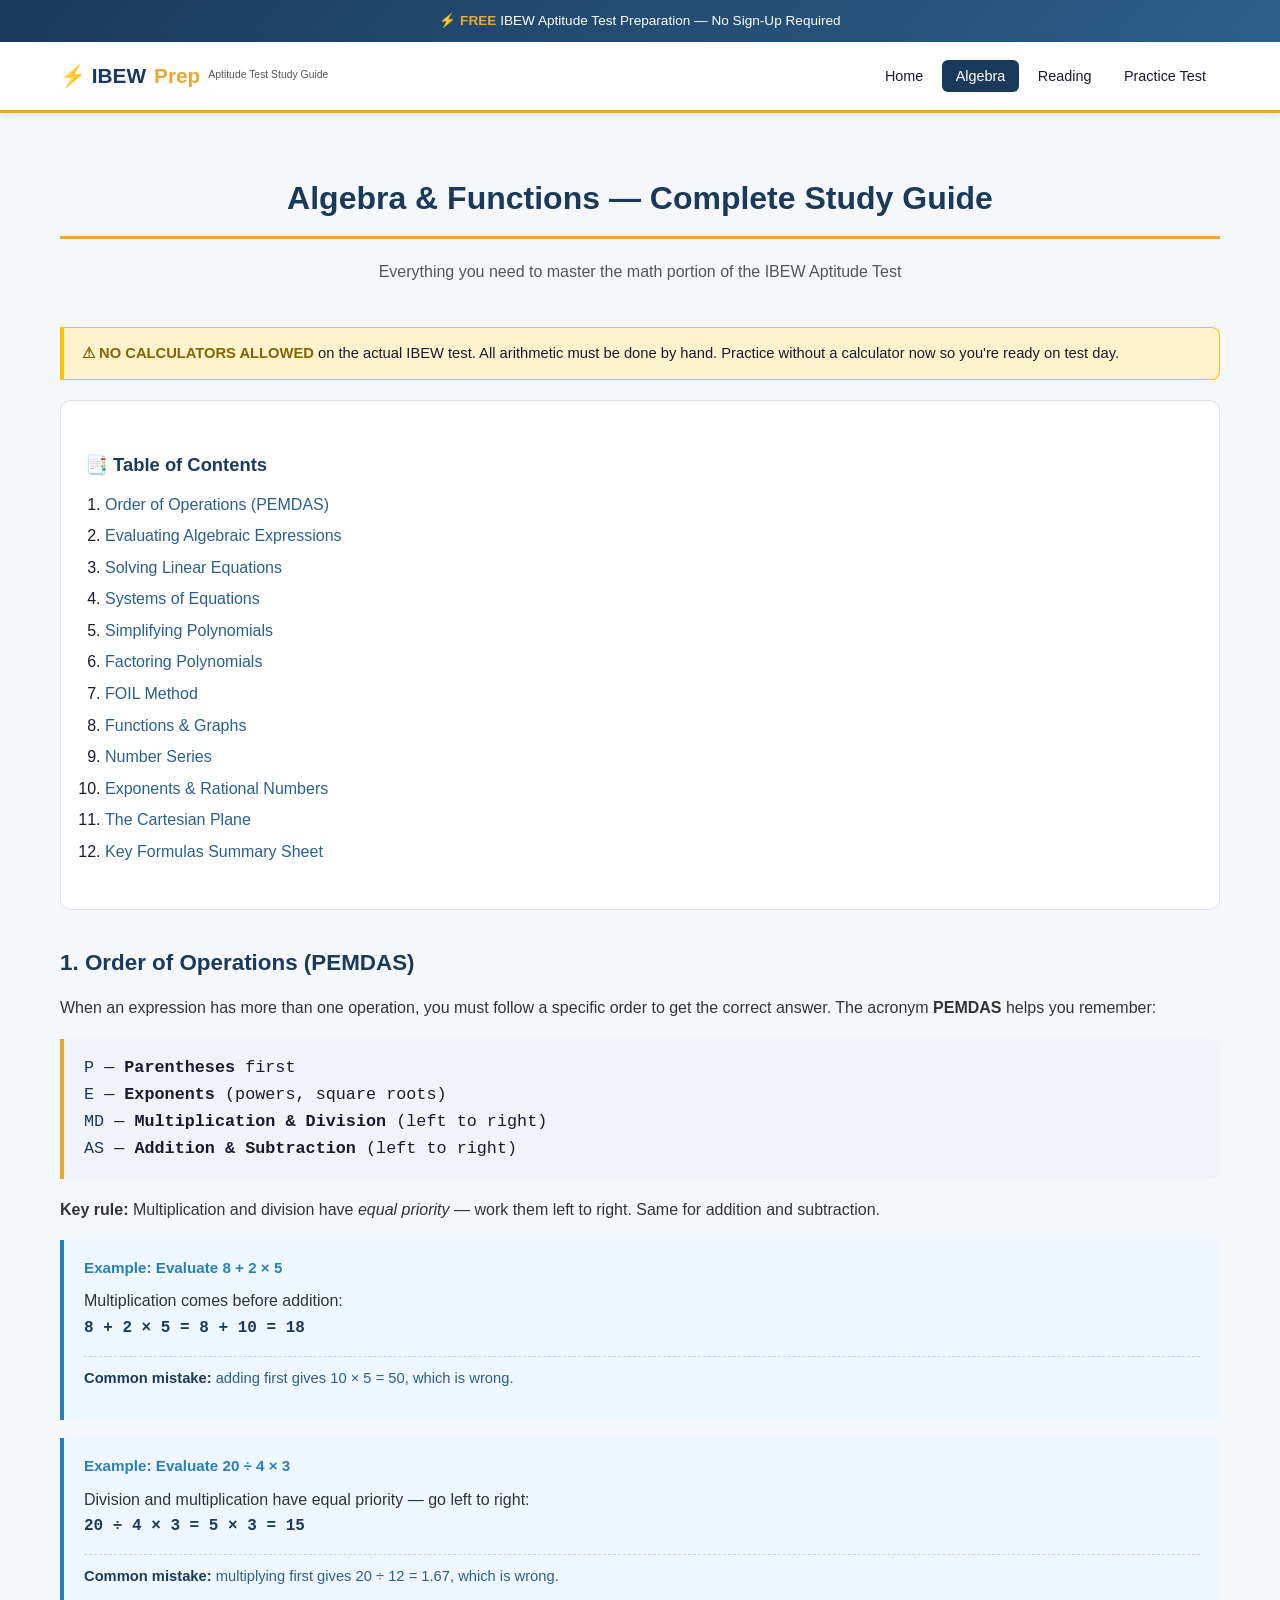
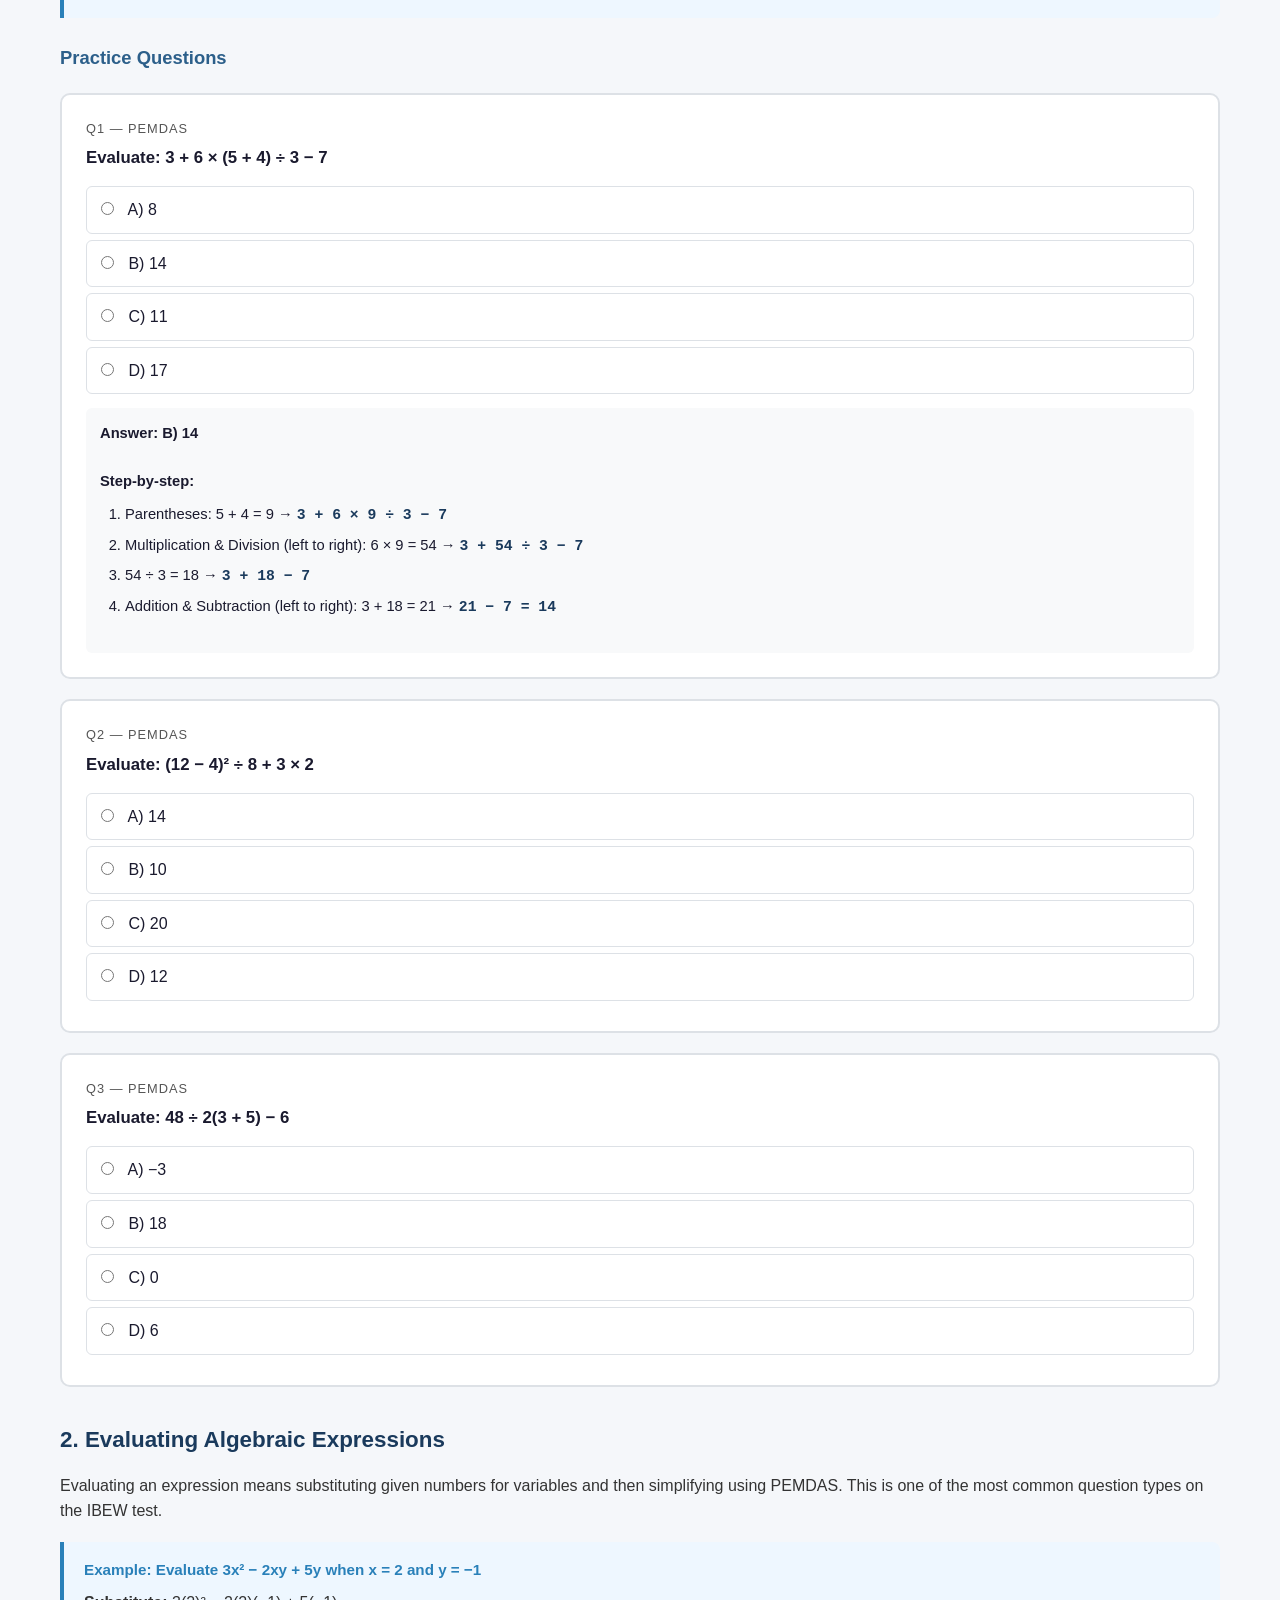
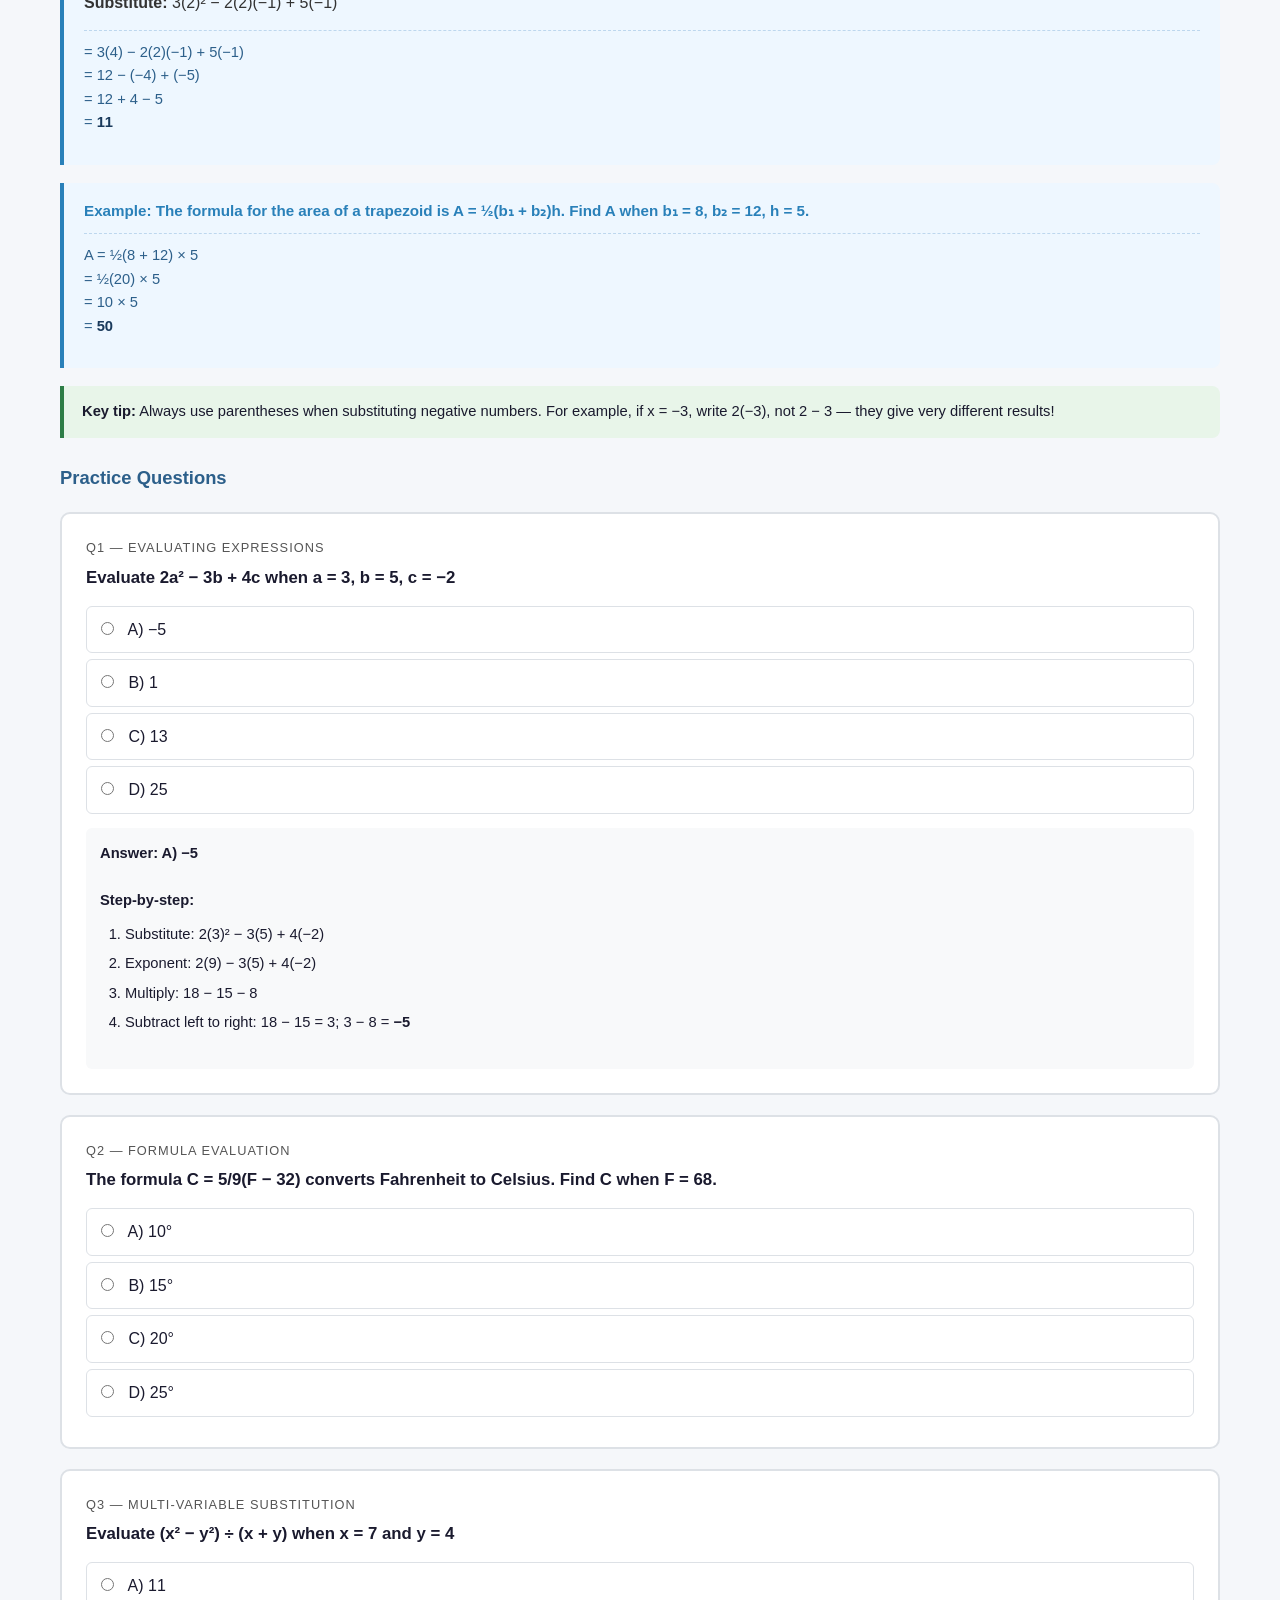
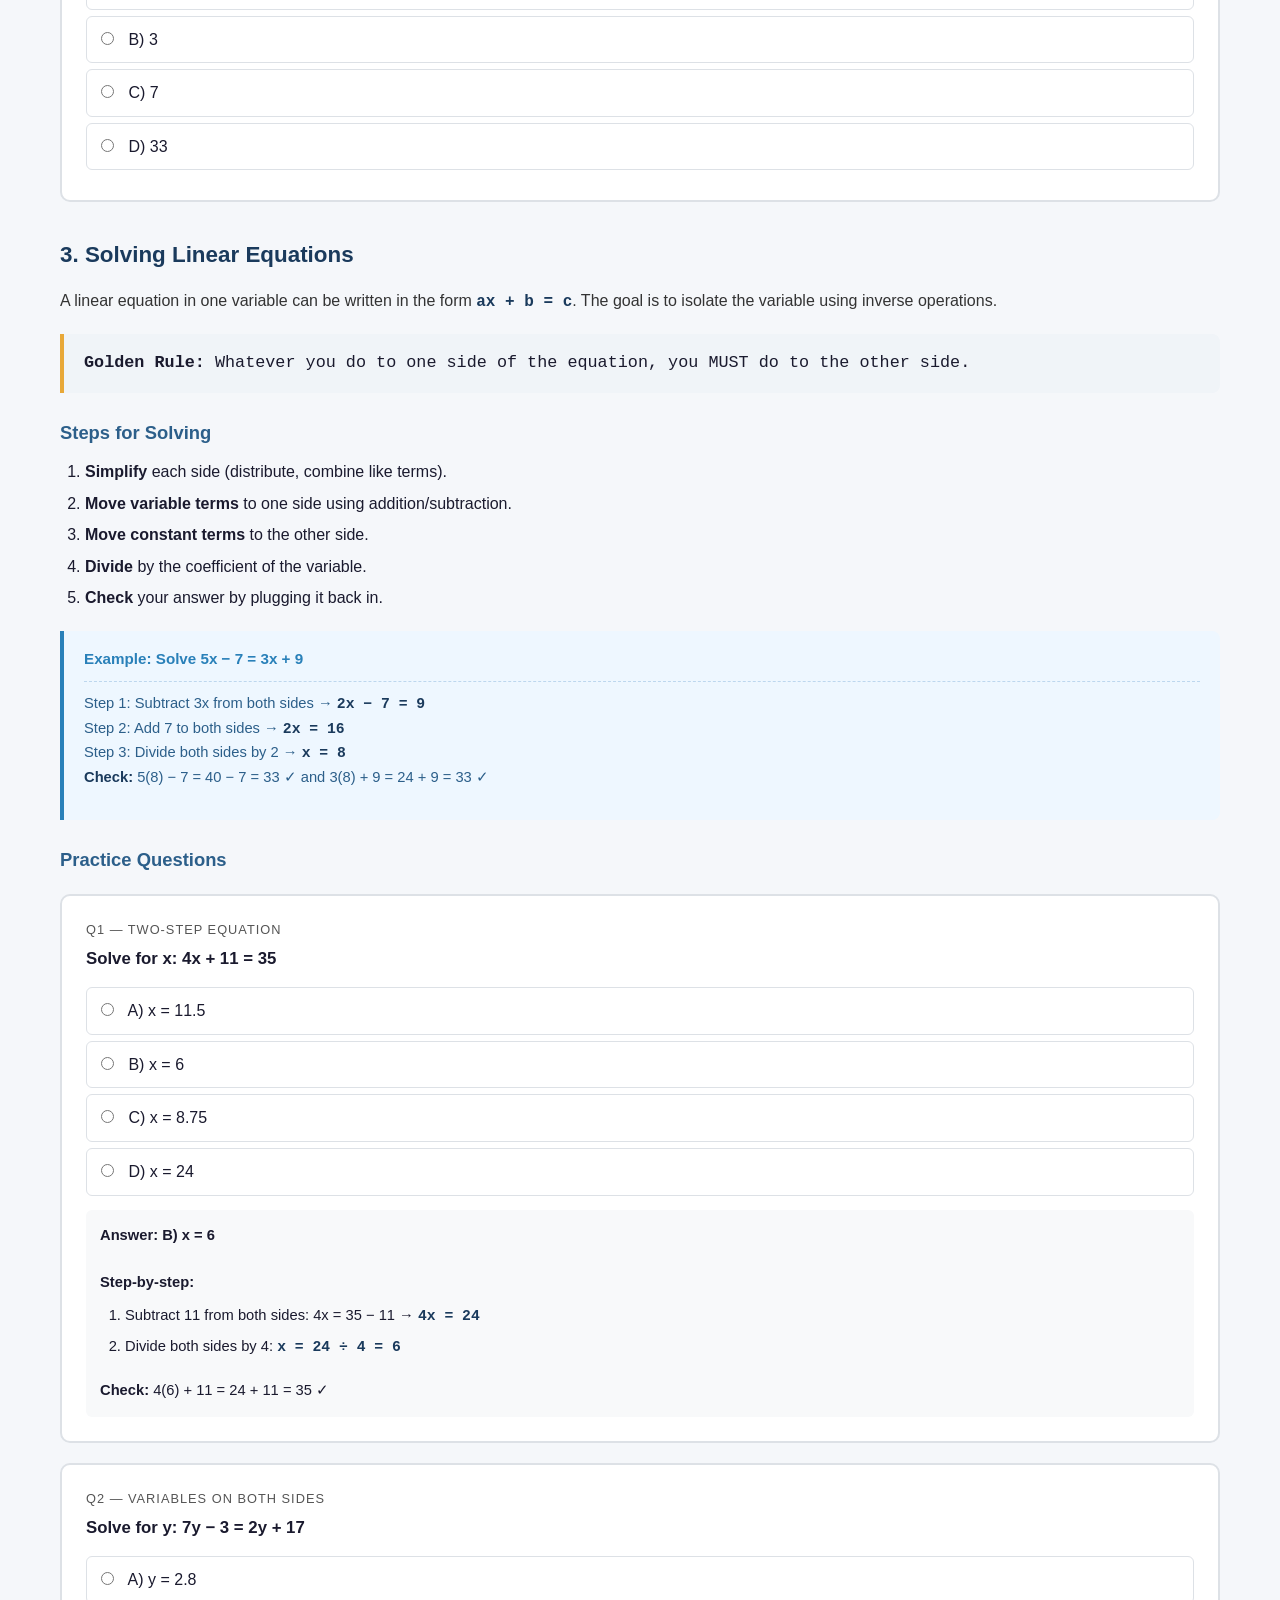
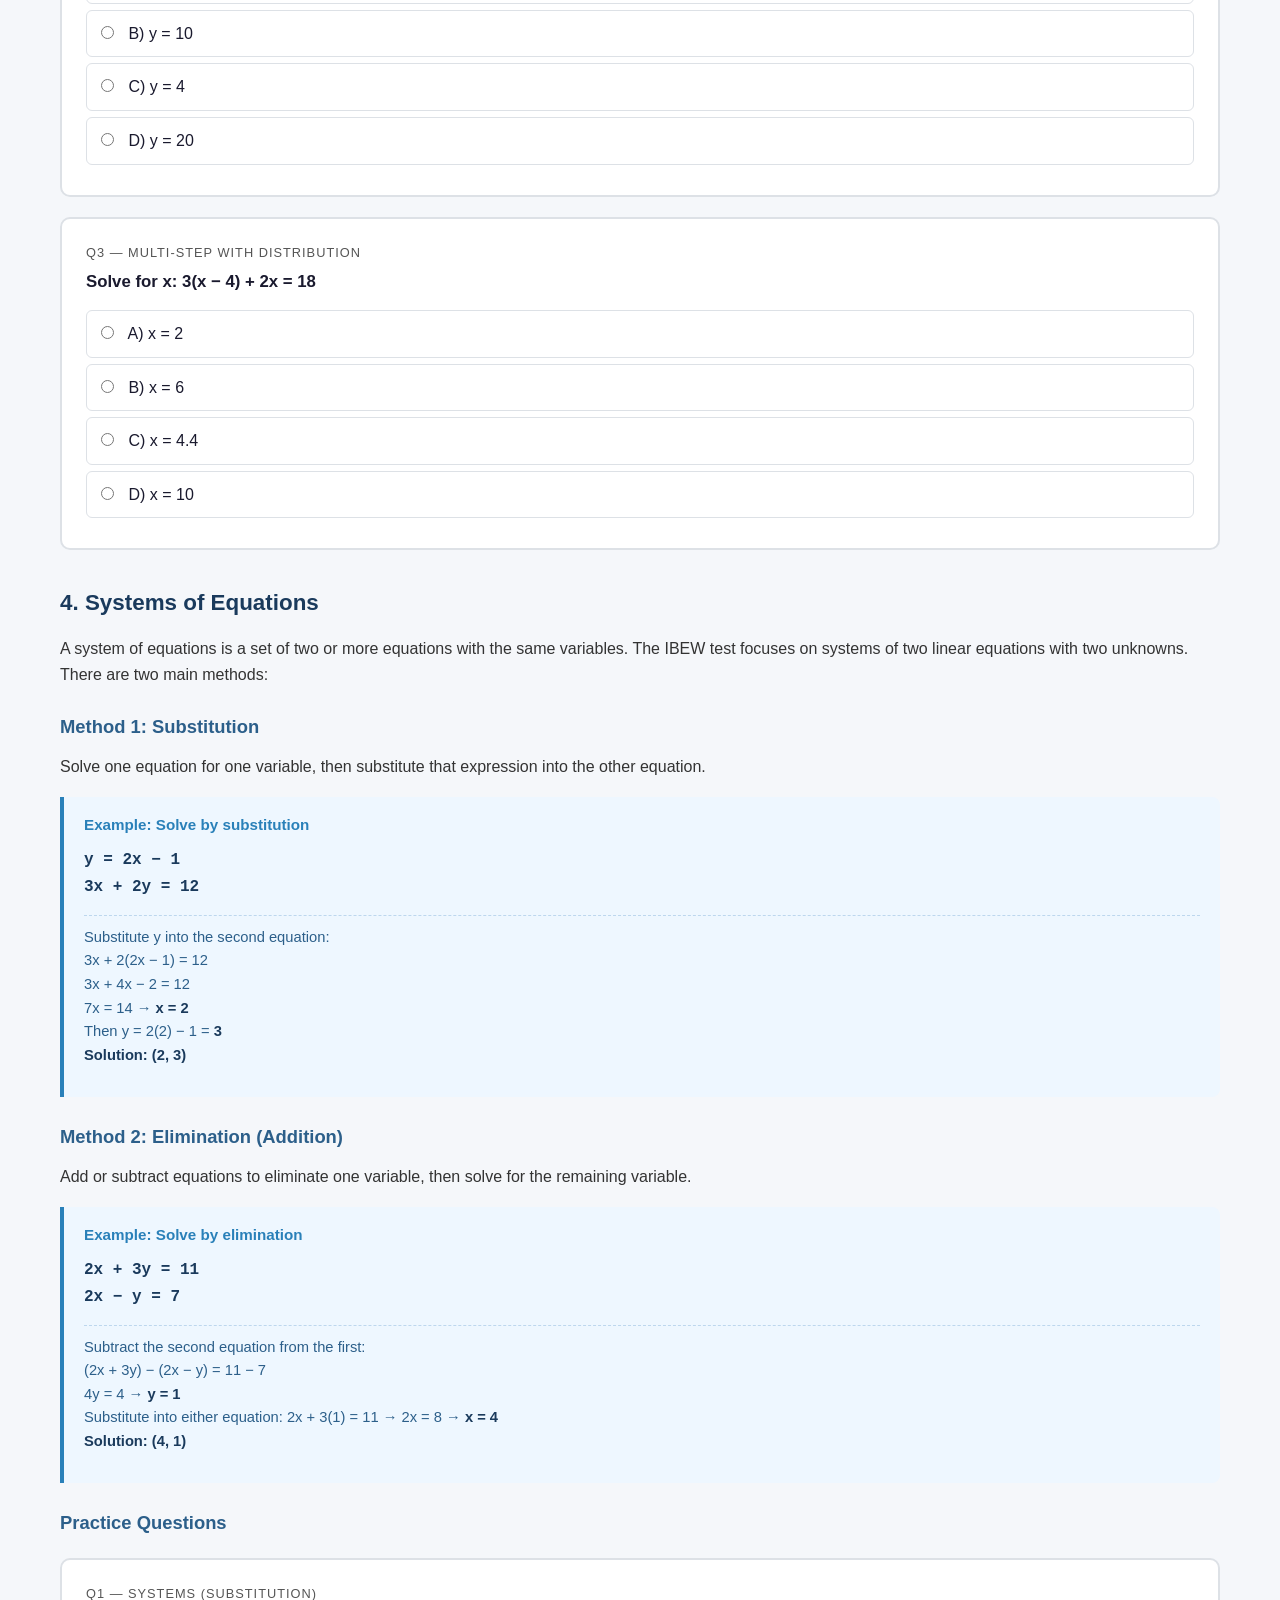
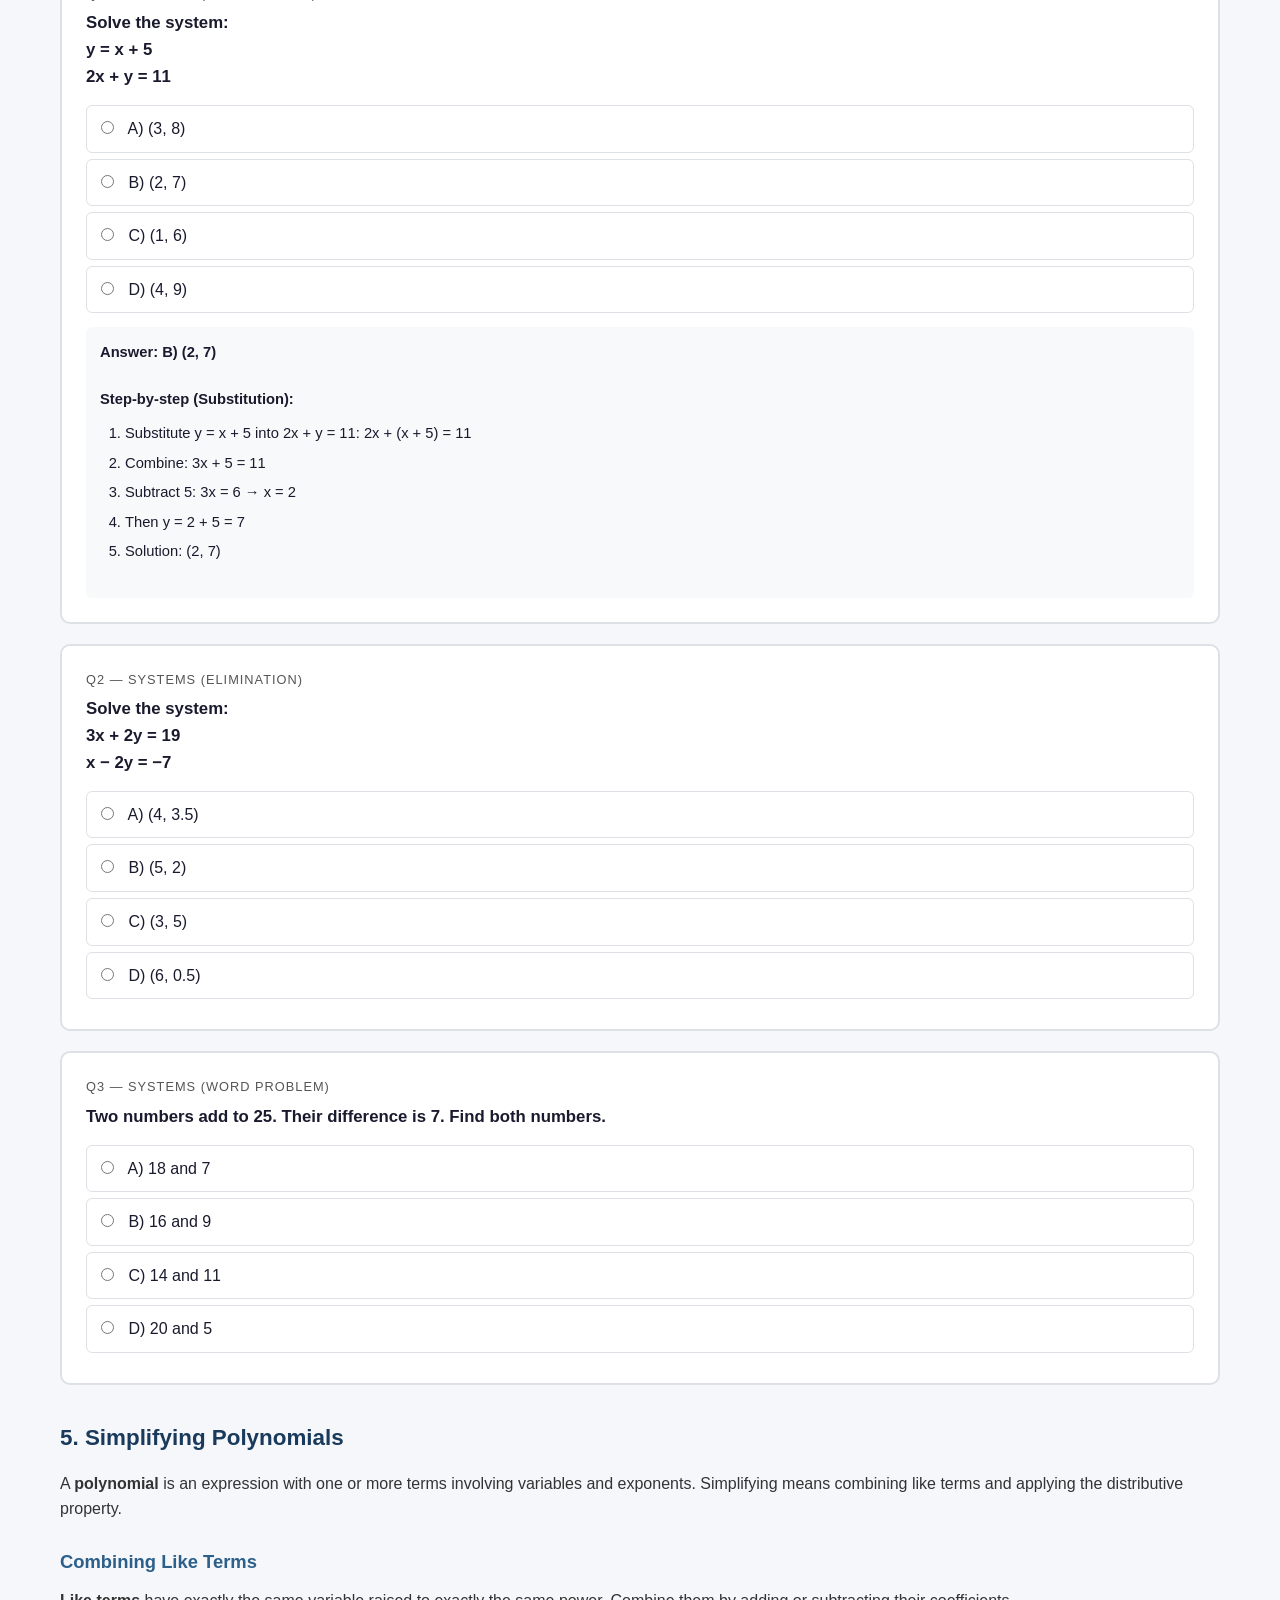
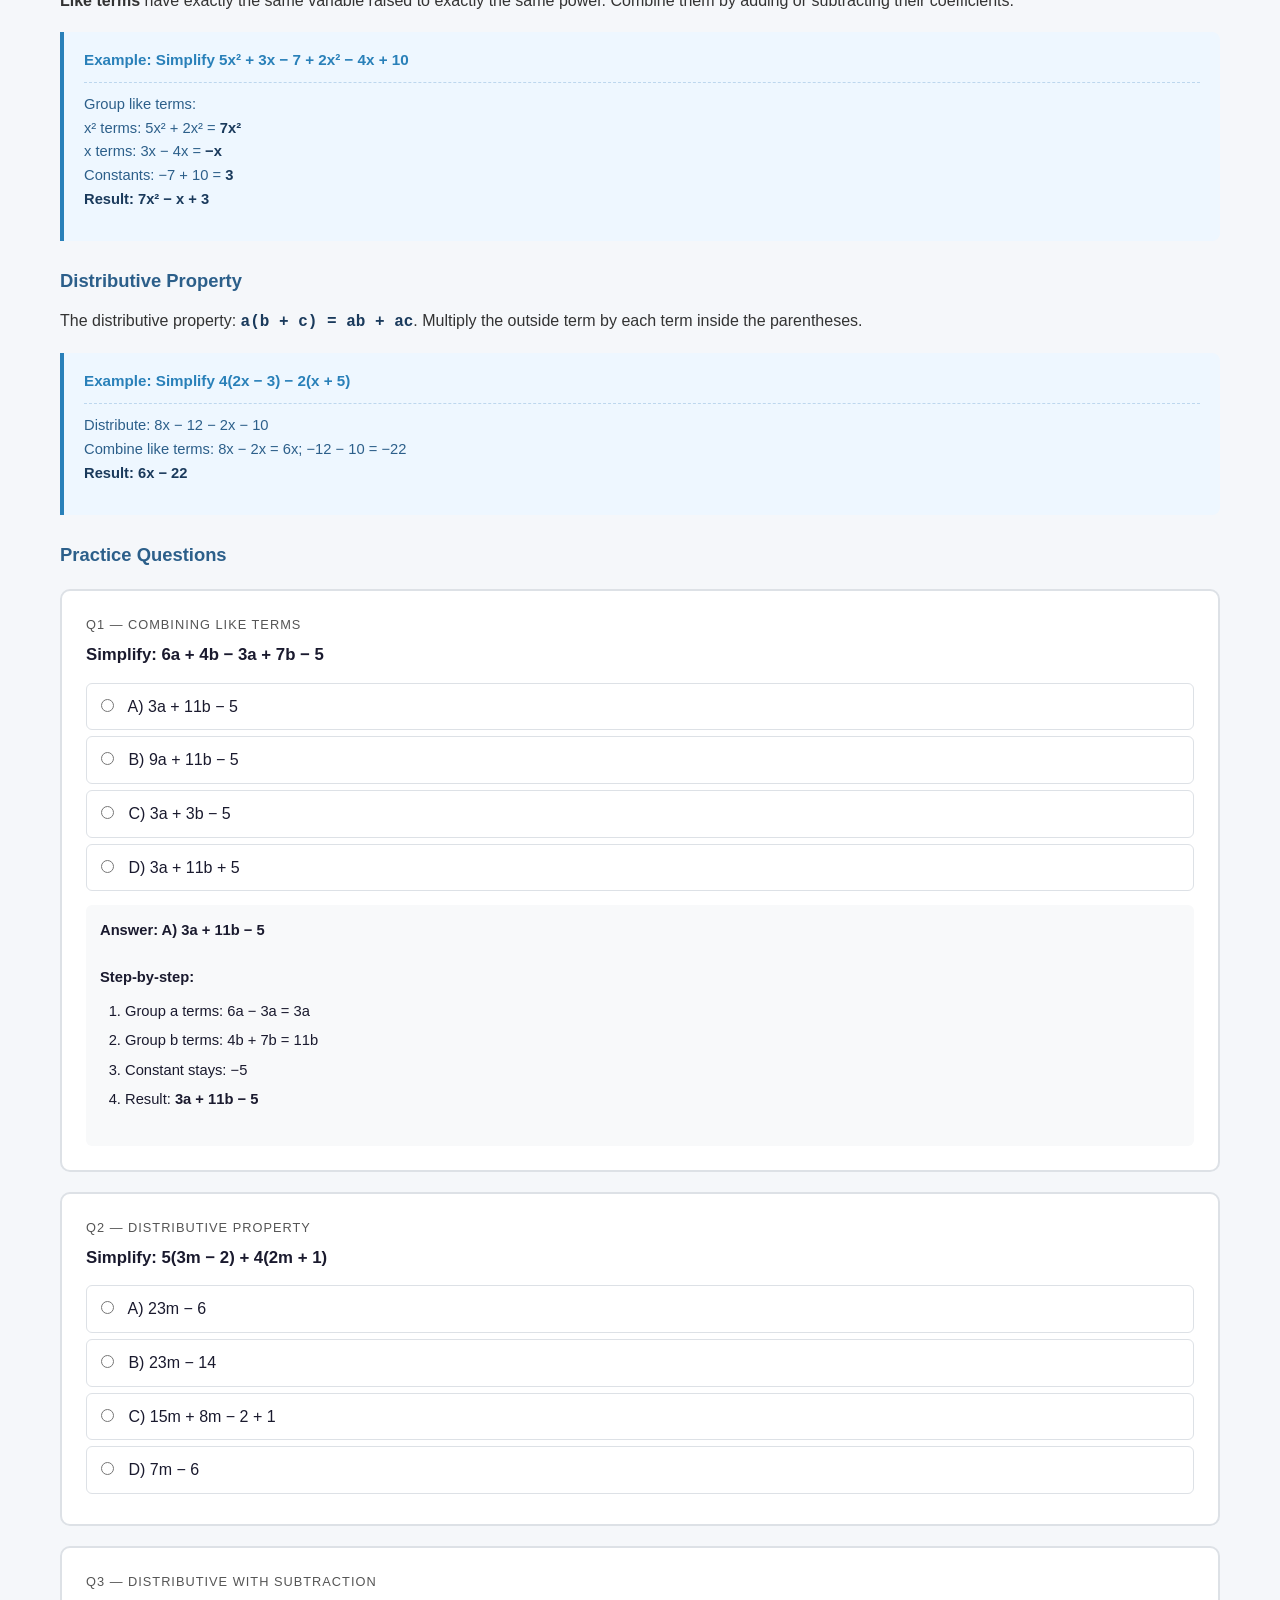
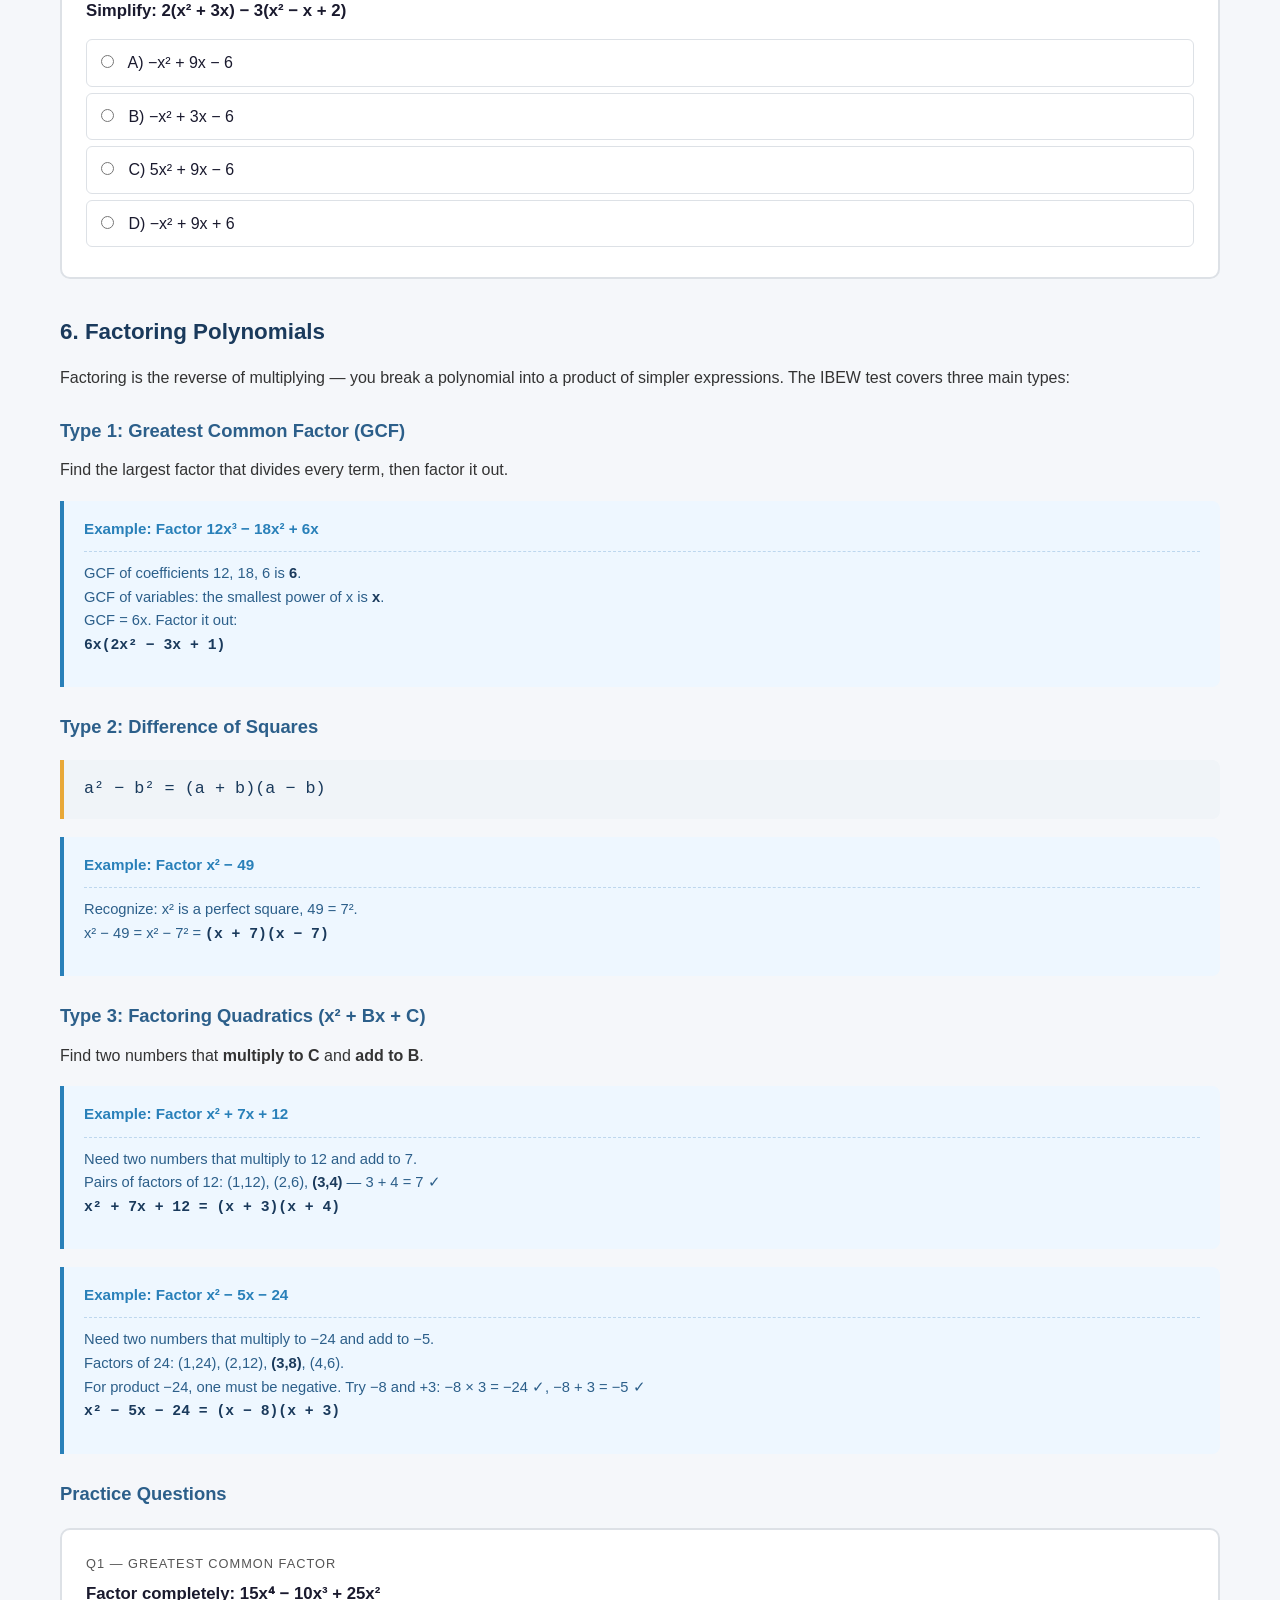
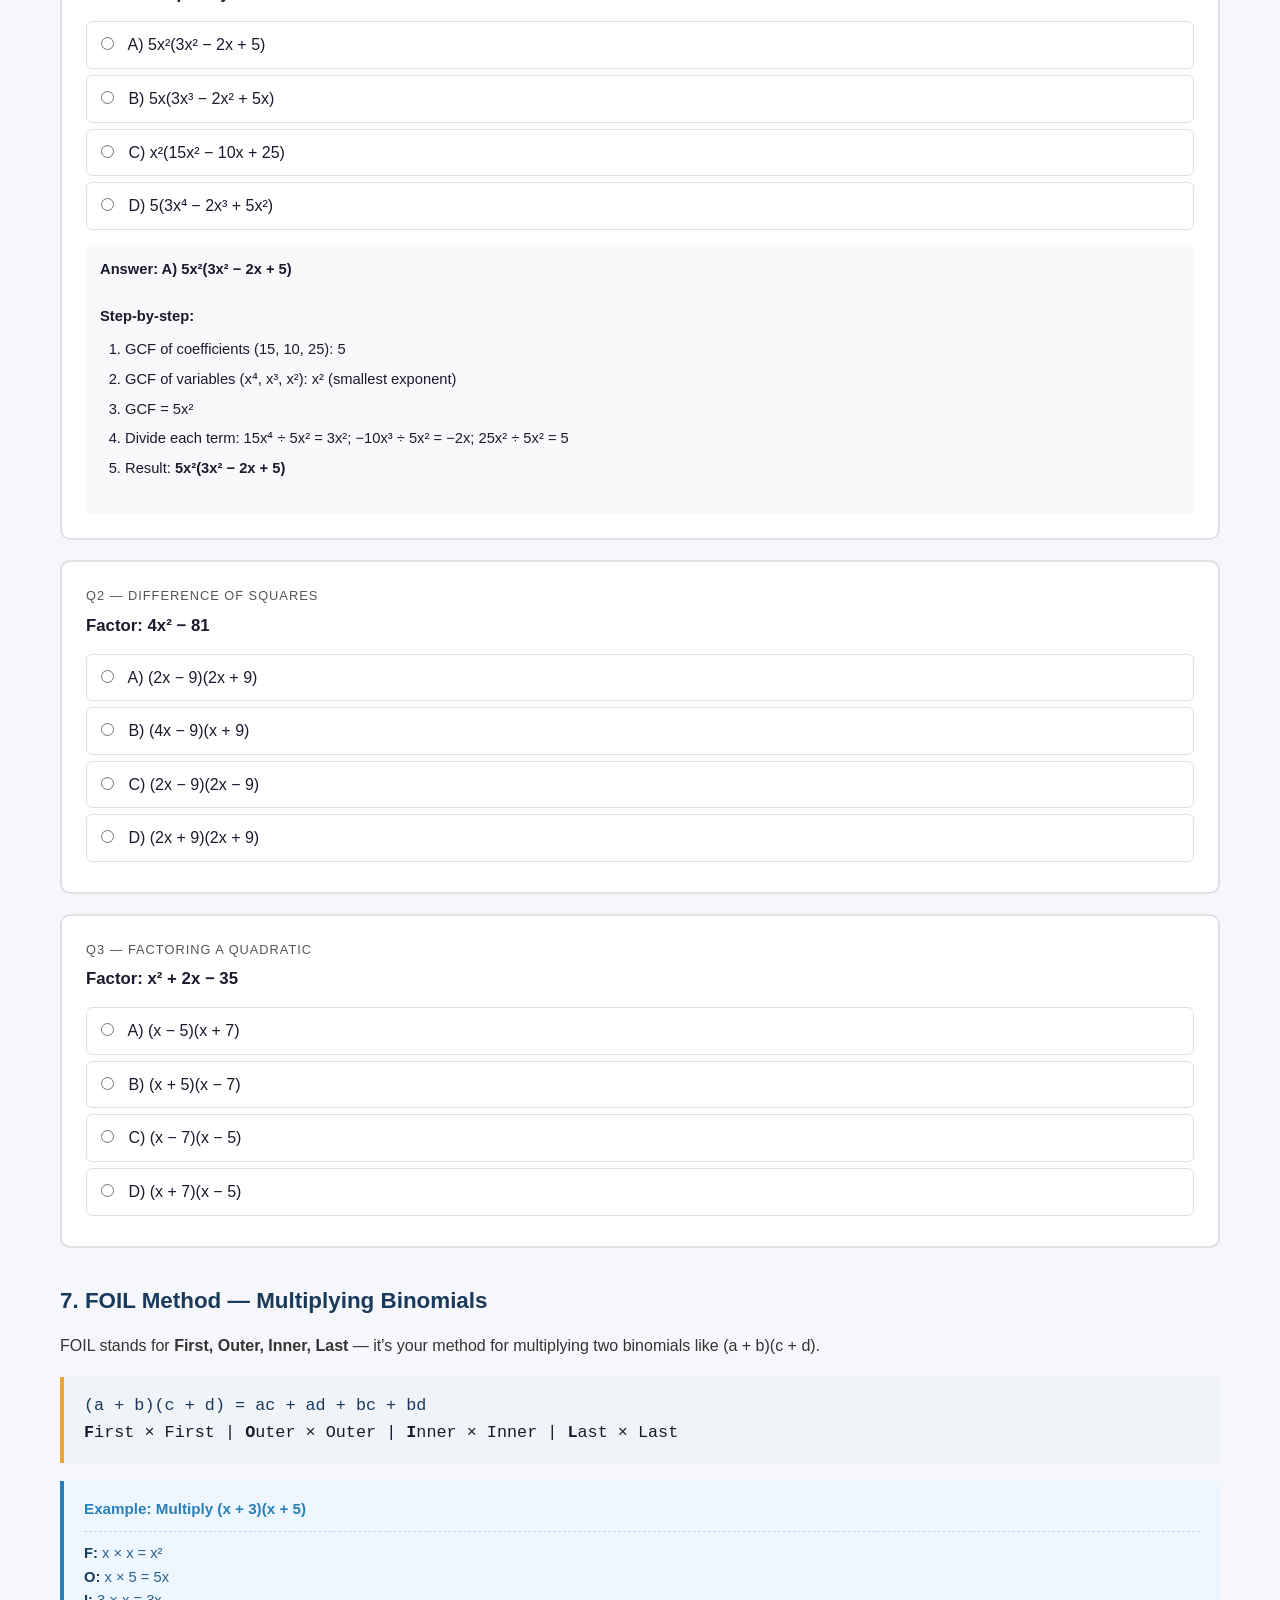
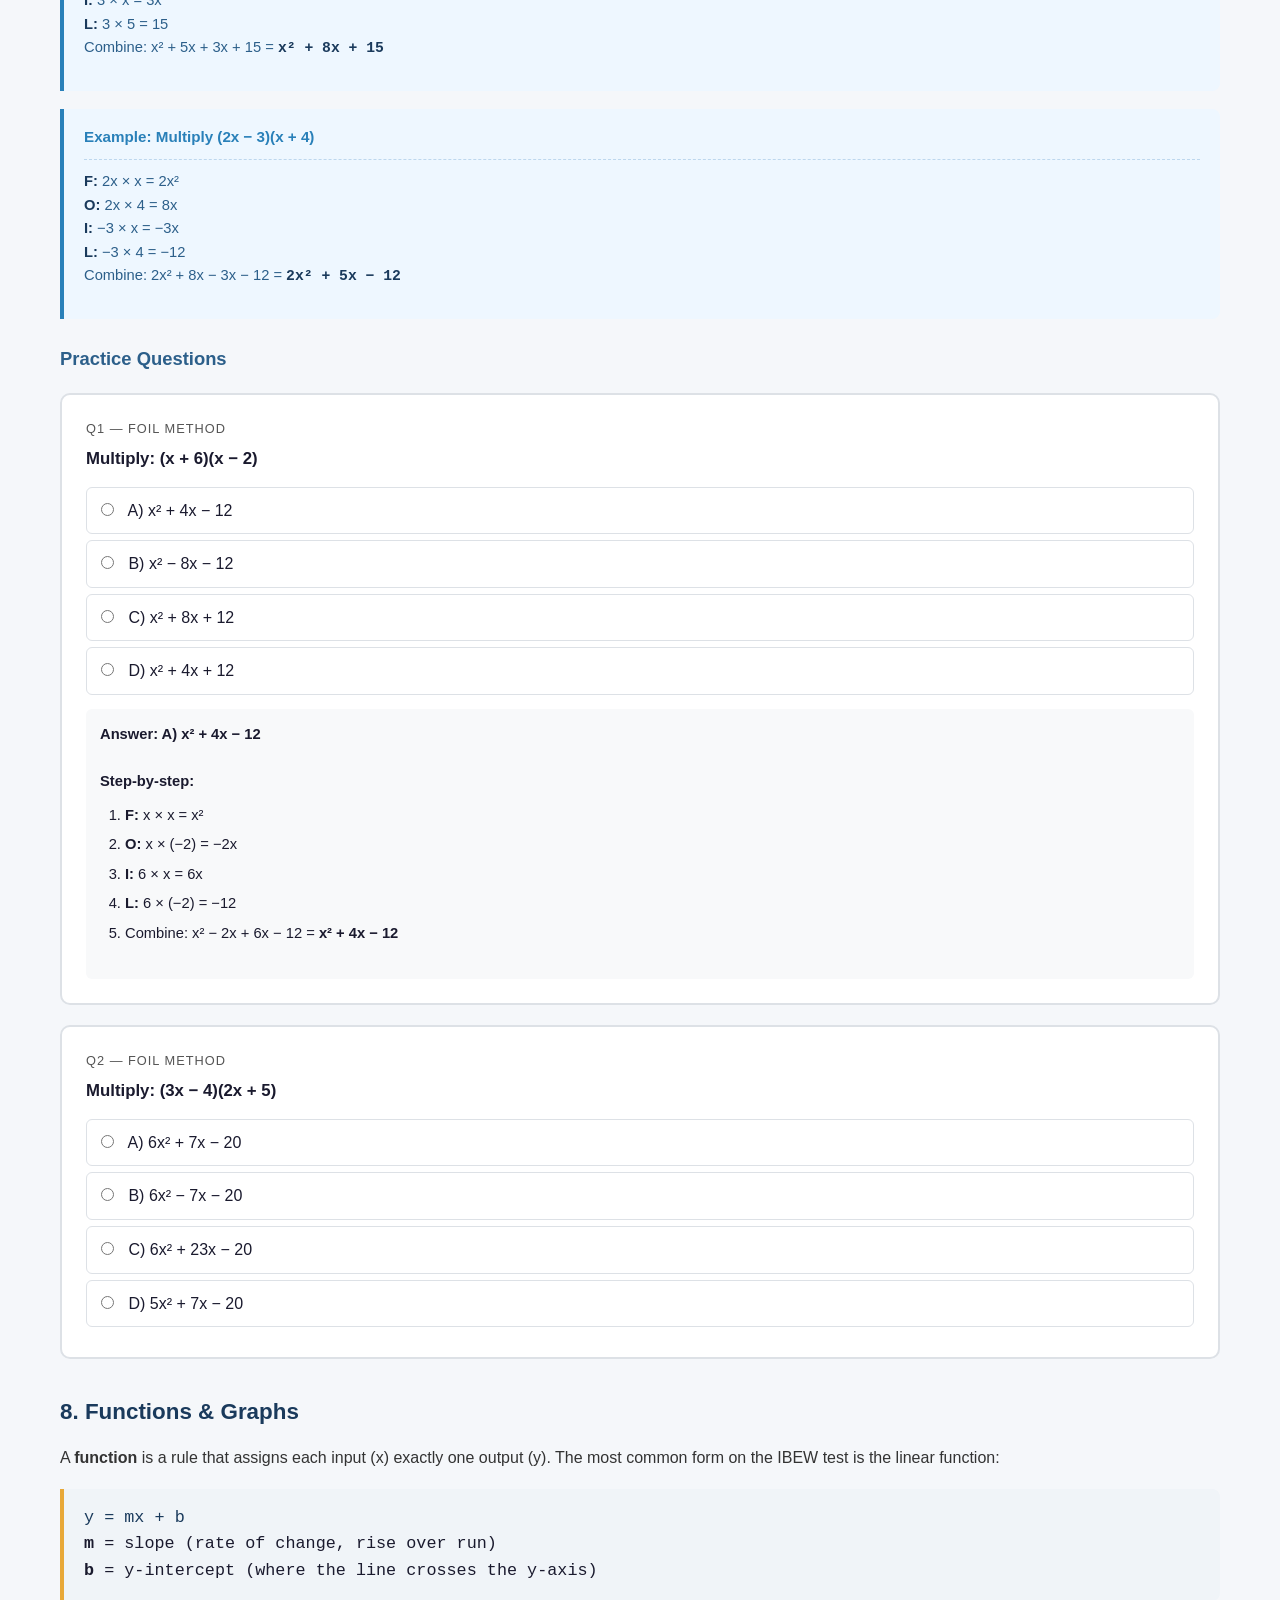
==== pages/algebra.html @ 41e1eb49 "Initial commit: comprehensive IBEW aptitude test prep website - Full algebra curriculum with 31 prac" ====
<!DOCTYPE html>
<html lang="en">
<head>
  <meta charset="UTF-8">
  <meta name="viewport" content="width=device-width, initial-scale=1.0">
  <title>Algebra & Functions — IBEW Aptitude Test Prep</title>
  <link rel="stylesheet" href="../css/style.css">
  <style>
    .math { font-family: 'Courier New', monospace; color: var(--primary); font-weight: 600; }
    .step-list { list-style: none; padding-left: 0; }
    .step-list li { padding: 6px 0 6px 28px; position: relative; }
    .step-list li::before { content: '→'; position: absolute; left: 4px; color: var(--secondary); font-weight: 700; }
    table.data-table { width: 100%; border-collapse: collapse; margin: 16px 0; }
    table.data-table th, table.data-table td { border: 1px solid var(--border); padding: 8px 12px; text-align: center; }
    table.data-table th { background: var(--primary); color: white; font-size: 0.85rem; }
    table.data-table tr:nth-child(even) { background: #f8f9fa; }
    .key-point { background: #e8f5e9; border-left: 4px solid var(--success); padding: 14px 18px; border-radius: 0 8px 8px 0; margin: 16px 0; font-size: 0.92rem; }
    sup { font-size: 0.78em; }
  </style>
</head>
<body>

<!-- === TOP BANNER === -->
<div class="top-banner">
  ⚡ <strong>FREE</strong> IBEW Aptitude Test Preparation — No Sign-Up Required
</div>

<!-- === HEADER === -->
<header>
  <div class="header-inner">
    <a href="../index.html" class="logo">
      ⚡ IBEW<span>Prep</span>
      <span class="sub">Aptitude Test Study Guide</span>
    </a>
    <nav>
      <a href="../index.html">Home</a>
      <a href="algebra.html" class="active">Algebra</a>
      <a href="reading.html">Reading</a>
      <a href="practice-test.html">Practice Test</a>
    </nav>
  </div>
</header>

<!-- === MAIN CONTENT === -->
<main class="lesson-page">
<div class="container">

  <!-- === PAGE HEADER === -->
  <div class="page-header">
    <h1>Algebra &amp; Functions — Complete Study Guide</h1>
    <p>Everything you need to master the math portion of the IBEW Aptitude Test</p>
  </div>

  <!-- === CALCULATOR WARNING === -->
  <div class="warning-box">
    <strong>⚠ NO CALCULATORS ALLOWED</strong> on the actual IBEW test. All arithmetic must be done by hand. Practice without a calculator now so you're ready on test day.
  </div>

  <!-- === TABLE OF CONTENTS === -->
  <div class="toc">
    <h3>📑 Table of Contents</h3>
    <ol>
      <li><a href="#s1">Order of Operations (PEMDAS)</a></li>
      <li><a href="#s2">Evaluating Algebraic Expressions</a></li>
      <li><a href="#s3">Solving Linear Equations</a></li>
      <li><a href="#s4">Systems of Equations</a></li>
      <li><a href="#s5">Simplifying Polynomials</a></li>
      <li><a href="#s6">Factoring Polynomials</a></li>
      <li><a href="#s7">FOIL Method</a></li>
      <li><a href="#s8">Functions &amp; Graphs</a></li>
      <li><a href="#s9">Number Series</a></li>
      <li><a href="#s10">Exponents &amp; Rational Numbers</a></li>
      <li><a href="#s11">The Cartesian Plane</a></li>
      <li><a href="#s12">Key Formulas Summary Sheet</a></li>
    </ol>
  </div>

<!-- ============================================================ -->
<!-- SECTION 1: ORDER OF OPERATIONS (PEMDAS)                       -->
<!-- ============================================================ -->
<section id="s1">
  <h2>1. Order of Operations (PEMDAS)</h2>
  <p>When an expression has more than one operation, you must follow a specific order to get the correct answer. The acronym <strong>PEMDAS</strong> helps you remember:</p>

  <div class="formula-box">
    <code>P</code> — <strong>Parentheses</strong> first<br>
    <code>E</code> — <strong>Exponents</strong> (powers, square roots)<br>
    <code>MD</code> — <strong>Multiplication &amp; Division</strong> (left to right)<br>
    <code>AS</code> — <strong>Addition &amp; Subtraction</strong> (left to right)
  </div>

  <p><strong>Key rule:</strong> Multiplication and division have <em>equal priority</em> — work them left to right. Same for addition and subtraction.</p>

  <div class="example-box">
    <h4>Example: Evaluate 8 + 2 × 5</h4>
    <p>Multiplication comes before addition:<br>
    <span class="math">8 + 2 × 5 = 8 + 10 = 18</span></p>
    <p class="solution"><strong>Common mistake:</strong> adding first gives 10 × 5 = 50, which is wrong.</p>
  </div>

  <div class="example-box">
    <h4>Example: Evaluate 20 ÷ 4 × 3</h4>
    <p>Division and multiplication have equal priority — go left to right:<br>
    <span class="math">20 ÷ 4 × 3 = 5 × 3 = 15</span></p>
    <p class="solution"><strong>Common mistake:</strong> multiplying first gives 20 ÷ 12 = 1.67, which is wrong.</p>
  </div>

  <!-- Practice Questions -->
  <h3>Practice Questions</h3>

  <div class="practice-question">
    <div class="q-label">Q1 — PEMDAS</div>
    <div class="q-text">Evaluate: 3 + 6 × (5 + 4) ÷ 3 − 7</div>
    <div class="options">
      <label><input type="radio" name="q1"> A) 8</label>
      <label><input type="radio" name="q1"> B) 14</label>
      <label><input type="radio" name="q1"> C) 11</label>
      <label><input type="radio" name="q1"> D) 17</label>
    </div>
    <div class="explanation show">
      <strong>Answer: B) 14</strong><br><br>
      <strong>Step-by-step:</strong>
      <ol>
        <li>Parentheses: 5 + 4 = 9 → <span class="math">3 + 6 × 9 ÷ 3 − 7</span></li>
        <li>Multiplication &amp; Division (left to right): 6 × 9 = 54 → <span class="math">3 + 54 ÷ 3 − 7</span></li>
        <li>54 ÷ 3 = 18 → <span class="math">3 + 18 − 7</span></li>
        <li>Addition &amp; Subtraction (left to right): 3 + 18 = 21 → <span class="math">21 − 7 = 14</span></li>
      </ol>
    </div>
  </div>

  <div class="practice-question">
    <div class="q-label">Q2 — PEMDAS</div>
    <div class="q-text">Evaluate: (12 − 4)² ÷ 8 + 3 × 2</div>
    <div class="options">
      <label><input type="radio" name="q2"> A) 14</label>
      <label><input type="radio" name="q2"> B) 10</label>
      <label><input type="radio" name="q2"> C) 20</label>
      <label><input type="radio" name="q2"> D) 12</label>
    </div>
    <div class="explanation">
      <strong>Answer: A) 14</strong><br><br>
      <strong>Step-by-step:</strong>
      <ol>
        <li>Parentheses: 12 − 4 = 8 → <span class="math">8² ÷ 8 + 3 × 2</span></li>
        <li>Exponent: 8² = 64 → <span class="math">64 ÷ 8 + 3 × 2</span></li>
        <li>Multiplication &amp; Division (left to right): 64 ÷ 8 = 8; 3 × 2 = 6 → <span class="math">8 + 6</span></li>
        <li>Addition: 8 + 6 = 14</li>
      </ol>
    </div>
  </div>

  <div class="practice-question">
    <div class="q-label">Q3 — PEMDAS</div>
    <div class="q-text">Evaluate: 48 ÷ 2(3 + 5) − 6</div>
    <div class="options">
      <label><input type="radio" name="q3"> A) −3</label>
      <label><input type="radio" name="q3"> B) 18</label>
      <label><input type="radio" name="q3"> C) 0</label>
      <label><input type="radio" name="q3"> D) 6</label>
    </div>
    <div class="explanation">
      <strong>Answer: A) −3</strong><br><br>
      <strong>Step-by-step:</strong>
      <ol>
        <li>Parentheses first: 3 + 5 = 8 → <span class="math">48 ÷ 2(8) − 6</span></li>
        <li>Implicit multiplication (juxtaposition) like 2(8) has higher priority than the ÷ sign on standardized tests. Evaluate 2(8) as a unit: 2 × 8 = 16 → <span class="math">48 ÷ 16 − 6</span></li>
        <li>Division: 48 ÷ 16 = 3 → <span class="math">3 − 6</span></li>
        <li>Subtraction: 3 − 6 = <strong>−3</strong></li>
      </ol>
      <p><em>Note: On the IBEW test, expressions like a(b) are treated as a single grouped term, so 2(8) is evaluated before the division.</em></p>
    </div>
  </div>
</section>

<!-- ============================================================ -->
<!-- SECTION 2: EVALUATING ALGEBRAIC EXPRESSIONS                   -->
<!-- ============================================================ -->
<section id="s2">
  <h2>2. Evaluating Algebraic Expressions</h2>
  <p>Evaluating an expression means substituting given numbers for variables and then simplifying using PEMDAS. This is one of the most common question types on the IBEW test.</p>

  <div class="example-box">
    <h4>Example: Evaluate 3x² − 2xy + 5y when x = 2 and y = −1</h4>
    <p><strong>Substitute:</strong> 3(2)² − 2(2)(−1) + 5(−1)</p>
    <p class="solution">
      = 3(4) − 2(2)(−1) + 5(−1)<br>
      = 12 − (−4) + (−5)<br>
      = 12 + 4 − 5<br>
      = <strong>11</strong>
    </p>
  </div>

  <div class="example-box">
    <h4>Example: The formula for the area of a trapezoid is A = ½(b₁ + b₂)h. Find A when b₁ = 8, b₂ = 12, h = 5.</h4>
    <p class="solution">
      A = ½(8 + 12) × 5<br>
      = ½(20) × 5<br>
      = 10 × 5<br>
      = <strong>50</strong>
    </p>
  </div>

  <div class="key-point">
    <strong>Key tip:</strong> Always use parentheses when substituting negative numbers. For example, if x = −3, write 2(−3), not 2 − 3 — they give very different results!
  </div>

  <h3>Practice Questions</h3>

  <div class="practice-question">
    <div class="q-label">Q1 — Evaluating Expressions</div>
    <div class="q-text">Evaluate 2a² − 3b + 4c when a = 3, b = 5, c = −2</div>
    <div class="options">
      <label><input type="radio" name="q4"> A) −5</label>
      <label><input type="radio" name="q4"> B) 1</label>
      <label><input type="radio" name="q4"> C) 13</label>
      <label><input type="radio" name="q4"> D) 25</label>
    </div>
    <div class="explanation show">
      <strong>Answer: A) −5</strong><br><br>
      <strong>Step-by-step:</strong>
      <ol>
        <li>Substitute: 2(3)² − 3(5) + 4(−2)</li>
        <li>Exponent: 2(9) − 3(5) + 4(−2)</li>
        <li>Multiply: 18 − 15 − 8</li>
        <li>Subtract left to right: 18 − 15 = 3; 3 − 8 = <strong>−5</strong></li>
      </ol>
    </div>
  </div>

  <div class="practice-question">
    <div class="q-label">Q2 — Formula Evaluation</div>
    <div class="q-text">The formula C = 5/9(F − 32) converts Fahrenheit to Celsius. Find C when F = 68.</div>
    <div class="options">
      <label><input type="radio" name="q5"> A) 10°</label>
      <label><input type="radio" name="q5"> B) 15°</label>
      <label><input type="radio" name="q5"> C) 20°</label>
      <label><input type="radio" name="q5"> D) 25°</label>
    </div>
    <div class="explanation">
      <strong>Answer: C) 20°</strong><br><br>
      <strong>Step-by-step:</strong>
      <ol>
        <li>Substitute: C = 5/9(68 − 32)</li>
        <li>Parentheses: 68 − 32 = 36 → C = 5/9 × 36</li>
        <li>Multiply: 5 × 36 = 180; 180 ÷ 9 = <strong>20</strong></li>
      </ol>
    </div>
  </div>

  <div class="practice-question">
    <div class="q-label">Q3 — Multi-Variable Substitution</div>
    <div class="q-text">Evaluate (x² − y²) ÷ (x + y) when x = 7 and y = 4</div>
    <div class="options">
      <label><input type="radio" name="q6"> A) 11</label>
      <label><input type="radio" name="q6"> B) 3</label>
      <label><input type="radio" name="q6"> C) 7</label>
      <label><input type="radio" name="q6"> D) 33</label>
    </div>
    <div class="explanation">
      <strong>Answer: B) 3</strong><br><br>
      <strong>Step-by-step:</strong>
      <ol>
        <li>Substitute: (7² − 4²) ÷ (7 + 4)</li>
        <li>Exponents: (49 − 16) ÷ (11)</li>
        <li>Parentheses: 33 ÷ 11 = <strong>3</strong></li>
      </ol>
      <p><em>Note: (x² − y²) = (x + y)(x − y), so this simplifies to x − y = 7 − 4 = 3.</em></p>
    </div>
  </div>
</section>

<!-- ============================================================ -->
<!-- SECTION 3: SOLVING LINEAR EQUATIONS                           -->
<!-- ============================================================ -->
<section id="s3">
  <h2>3. Solving Linear Equations</h2>
  <p>A linear equation in one variable can be written in the form <span class="math">ax + b = c</span>. The goal is to isolate the variable using inverse operations.</p>

  <div class="formula-box">
    <strong>Golden Rule:</strong> Whatever you do to one side of the equation, you MUST do to the other side.
  </div>

  <h3>Steps for Solving</h3>
  <ol>
    <li><strong>Simplify</strong> each side (distribute, combine like terms).</li>
    <li><strong>Move variable terms</strong> to one side using addition/subtraction.</li>
    <li><strong>Move constant terms</strong> to the other side.</li>
    <li><strong>Divide</strong> by the coefficient of the variable.</li>
    <li><strong>Check</strong> your answer by plugging it back in.</li>
  </ol>

  <div class="example-box">
    <h4>Example: Solve 5x − 7 = 3x + 9</h4>
    <p class="solution">
      Step 1: Subtract 3x from both sides → <span class="math">2x − 7 = 9</span><br>
      Step 2: Add 7 to both sides → <span class="math">2x = 16</span><br>
      Step 3: Divide both sides by 2 → <span class="math">x = 8</span><br>
      <strong>Check:</strong> 5(8) − 7 = 40 − 7 = 33 ✓ and 3(8) + 9 = 24 + 9 = 33 ✓
    </p>
  </div>

  <h3>Practice Questions</h3>

  <div class="practice-question">
    <div class="q-label">Q1 — Two-Step Equation</div>
    <div class="q-text">Solve for x: 4x + 11 = 35</div>
    <div class="options">
      <label><input type="radio" name="q7"> A) x = 11.5</label>
      <label><input type="radio" name="q7"> B) x = 6</label>
      <label><input type="radio" name="q7"> C) x = 8.75</label>
      <label><input type="radio" name="q7"> D) x = 24</label>
    </div>
    <div class="explanation show">
      <strong>Answer: B) x = 6</strong><br><br>
      <strong>Step-by-step:</strong>
      <ol>
        <li>Subtract 11 from both sides: 4x = 35 − 11 → <span class="math">4x = 24</span></li>
        <li>Divide both sides by 4: <span class="math">x = 24 ÷ 4 = 6</span></li>
      </ol>
      <strong>Check:</strong> 4(6) + 11 = 24 + 11 = 35 ✓
    </div>
  </div>

  <div class="practice-question">
    <div class="q-label">Q2 — Variables on Both Sides</div>
    <div class="q-text">Solve for y: 7y − 3 = 2y + 17</div>
    <div class="options">
      <label><input type="radio" name="q8"> A) y = 2.8</label>
      <label><input type="radio" name="q8"> B) y = 10</label>
      <label><input type="radio" name="q8"> C) y = 4</label>
      <label><input type="radio" name="q8"> D) y = 20</label>
    </div>
    <div class="explanation">
      <strong>Answer: C) y = 4</strong><br><br>
      <strong>Step-by-step:</strong>
      <ol>
        <li>Subtract 2y from both sides: 5y − 3 = 17</li>
        <li>Add 3 to both sides: 5y = 20</li>
        <li>Divide by 5: y = 4</li>
      </ol>
      <strong>Check:</strong> 7(4) − 3 = 28 − 3 = 25 ✓ and 2(4) + 17 = 8 + 17 = 25 ✓
    </div>
  </div>

  <div class="practice-question">
    <div class="q-label">Q3 — Multi-Step with Distribution</div>
    <div class="q-text">Solve for x: 3(x − 4) + 2x = 18</div>
    <div class="options">
      <label><input type="radio" name="q9"> A) x = 2</label>
      <label><input type="radio" name="q9"> B) x = 6</label>
      <label><input type="radio" name="q9"> C) x = 4.4</label>
      <label><input type="radio" name="q9"> D) x = 10</label>
    </div>
    <div class="explanation">
      <strong>Answer: B) x = 6</strong><br><br>
      <strong>Step-by-step:</strong>
      <ol>
        <li>Distribute: 3x − 12 + 2x = 18</li>
        <li>Combine like terms: 5x − 12 = 18</li>
        <li>Add 12 to both sides: 5x = 30</li>
        <li>Divide by 5: x = 6</li>
      </ol>
      <strong>Check:</strong> 3(6 − 4) + 2(6) = 3(2) + 12 = 6 + 12 = 18 ✓
    </div>
  </div>
</section>

<!-- ============================================================ -->
<!-- SECTION 4: SYSTEMS OF EQUATIONS                               -->
<!-- ============================================================ -->
<section id="s4">
  <h2>4. Systems of Equations</h2>
  <p>A system of equations is a set of two or more equations with the same variables. The IBEW test focuses on systems of two linear equations with two unknowns. There are two main methods:</p>

  <h3>Method 1: Substitution</h3>
  <p>Solve one equation for one variable, then substitute that expression into the other equation.</p>

  <div class="example-box">
    <h4>Example: Solve by substitution</h4>
    <p><span class="math">y = 2x − 1</span><br><span class="math">3x + 2y = 12</span></p>
    <p class="solution">
      Substitute y into the second equation:<br>
      3x + 2(2x − 1) = 12<br>
      3x + 4x − 2 = 12<br>
      7x = 14 → <strong>x = 2</strong><br>
      Then y = 2(2) − 1 = <strong>3</strong><br>
      <strong>Solution: (2, 3)</strong>
    </p>
  </div>

  <h3>Method 2: Elimination (Addition)</h3>
  <p>Add or subtract equations to eliminate one variable, then solve for the remaining variable.</p>

  <div class="example-box">
    <h4>Example: Solve by elimination</h4>
    <p><span class="math">2x + 3y = 11</span><br><span class="math">2x − y = 7</span></p>
    <p class="solution">
      Subtract the second equation from the first:<br>
      (2x + 3y) − (2x − y) = 11 − 7<br>
      4y = 4 → <strong>y = 1</strong><br>
      Substitute into either equation: 2x + 3(1) = 11 → 2x = 8 → <strong>x = 4</strong><br>
      <strong>Solution: (4, 1)</strong>
    </p>
  </div>

  <h3>Practice Questions</h3>

  <div class="practice-question">
    <div class="q-label">Q1 — Systems (Substitution)</div>
    <div class="q-text">Solve the system:<br>y = x + 5<br>2x + y = 11</div>
    <div class="options">
      <label><input type="radio" name="q10"> A) (3, 8)</label>
      <label><input type="radio" name="q10"> B) (2, 7)</label>
      <label><input type="radio" name="q10"> C) (1, 6)</label>
      <label><input type="radio" name="q10"> D) (4, 9)</label>
    </div>
    <div class="explanation show">
      <strong>Answer: B) (2, 7)</strong><br><br>
      <strong>Step-by-step (Substitution):</strong>
      <ol>
        <li>Substitute y = x + 5 into 2x + y = 11: 2x + (x + 5) = 11</li>
        <li>Combine: 3x + 5 = 11</li>
        <li>Subtract 5: 3x = 6 → x = 2</li>
        <li>Then y = 2 + 5 = 7</li>
        <li>Solution: (2, 7)</li>
      </ol>
    </div>
  </div>

  <div class="practice-question">
    <div class="q-label">Q2 — Systems (Elimination)</div>
    <div class="q-text">Solve the system:<br>3x + 2y = 19<br>x − 2y = −7</div>
    <div class="options">
      <label><input type="radio" name="q11"> A) (4, 3.5)</label>
      <label><input type="radio" name="q11"> B) (5, 2)</label>
      <label><input type="radio" name="q11"> C) (3, 5)</label>
      <label><input type="radio" name="q11"> D) (6, 0.5)</label>
    </div>
    <div class="explanation">
      <strong>Answer: C) (3, 5)</strong><br><br>
      <strong>Step-by-step (Elimination):</strong>
      <ol>
        <li>Add the equations to eliminate y: (3x + 2y) + (x − 2y) = 19 + (−7)</li>
        <li>4x = 12 → x = 3</li>
        <li>Substitute into x − 2y = −7: 3 − 2y = −7</li>
        <li>−2y = −10 → y = 5</li>
        <li>Solution: (3, 5)</li>
      </ol>
    </div>
  </div>

  <div class="practice-question">
    <div class="q-label">Q3 — Systems (Word Problem)</div>
    <div class="q-text">Two numbers add to 25. Their difference is 7. Find both numbers.</div>
    <div class="options">
      <label><input type="radio" name="q12"> A) 18 and 7</label>
      <label><input type="radio" name="q12"> B) 16 and 9</label>
      <label><input type="radio" name="q12"> C) 14 and 11</label>
      <label><input type="radio" name="q12"> D) 20 and 5</label>
    </div>
    <div class="explanation">
      <strong>Answer: B) 16 and 9</strong><br><br>
      <strong>Step-by-step:</strong>
      <ol>
        <li>Let the numbers be x and y. Then x + y = 25 and x − y = 7.</li>
        <li>Add the equations: (x + y) + (x − y) = 25 + 7</li>
        <li>2x = 32 → x = 16</li>
        <li>Then y = 25 − 16 = 9</li>
        <li>The numbers are <strong>16 and 9</strong>. Check: 16 + 9 = 25 ✓, 16 − 9 = 7 ✓</li>
      </ol>
    </div>
  </div>
</section>

<!-- ============================================================ -->
<!-- SECTION 5: SIMPLIFYING POLYNOMIALS                             -->
<!-- ============================================================ -->
<section id="s5">
  <h2>5. Simplifying Polynomials</h2>
  <p>A <strong>polynomial</strong> is an expression with one or more terms involving variables and exponents. Simplifying means combining like terms and applying the distributive property.</p>

  <h3>Combining Like Terms</h3>
  <p><strong>Like terms</strong> have exactly the same variable raised to exactly the same power. Combine them by adding or subtracting their coefficients.</p>

  <div class="example-box">
    <h4>Example: Simplify 5x² + 3x − 7 + 2x² − 4x + 10</h4>
    <p class="solution">
      Group like terms:<br>
      x² terms: 5x² + 2x² = <strong>7x²</strong><br>
      x terms: 3x − 4x = <strong>−x</strong><br>
      Constants: −7 + 10 = <strong>3</strong><br>
      <strong>Result: 7x² − x + 3</strong>
    </p>
  </div>

  <h3>Distributive Property</h3>
  <p>The distributive property: <span class="math">a(b + c) = ab + ac</span>. Multiply the outside term by each term inside the parentheses.</p>

  <div class="example-box">
    <h4>Example: Simplify 4(2x − 3) − 2(x + 5)</h4>
    <p class="solution">
      Distribute: 8x − 12 − 2x − 10<br>
      Combine like terms: 8x − 2x = 6x; −12 − 10 = −22<br>
      <strong>Result: 6x − 22</strong>
    </p>
  </div>

  <h3>Practice Questions</h3>

  <div class="practice-question">
    <div class="q-label">Q1 — Combining Like Terms</div>
    <div class="q-text">Simplify: 6a + 4b − 3a + 7b − 5</div>
    <div class="options">
      <label><input type="radio" name="q13"> A) 3a + 11b − 5</label>
      <label><input type="radio" name="q13"> B) 9a + 11b − 5</label>
      <label><input type="radio" name="q13"> C) 3a + 3b − 5</label>
      <label><input type="radio" name="q13"> D) 3a + 11b + 5</label>
    </div>
    <div class="explanation show">
      <strong>Answer: A) 3a + 11b − 5</strong><br><br>
      <strong>Step-by-step:</strong>
      <ol>
        <li>Group a terms: 6a − 3a = 3a</li>
        <li>Group b terms: 4b + 7b = 11b</li>
        <li>Constant stays: −5</li>
        <li>Result: <strong>3a + 11b − 5</strong></li>
      </ol>
    </div>
  </div>

  <div class="practice-question">
    <div class="q-label">Q2 — Distributive Property</div>
    <div class="q-text">Simplify: 5(3m − 2) + 4(2m + 1)</div>
    <div class="options">
      <label><input type="radio" name="q14"> A) 23m − 6</label>
      <label><input type="radio" name="q14"> B) 23m − 14</label>
      <label><input type="radio" name="q14"> C) 15m + 8m − 2 + 1</label>
      <label><input type="radio" name="q14"> D) 7m − 6</label>
    </div>
    <div class="explanation">
      <strong>Answer: A) 23m − 6</strong><br><br>
      <strong>Step-by-step:</strong>
      <ol>
        <li>Distribute: 5(3m) + 5(−2) + 4(2m) + 4(1) = 15m − 10 + 8m + 4</li>
        <li>Combine like terms: 15m + 8m = 23m</li>
        <li>Combine constants: −10 + 4 = −6</li>
        <li>Result: <strong>23m − 6</strong></li>
      </ol>
    </div>
  </div>

  <div class="practice-question">
    <div class="q-label">Q3 — Distributive with Subtraction</div>
    <div class="q-text">Simplify: 2(x² + 3x) − 3(x² − x + 2)</div>
    <div class="options">
      <label><input type="radio" name="q15"> A) −x² + 9x − 6</label>
      <label><input type="radio" name="q15"> B) −x² + 3x − 6</label>
      <label><input type="radio" name="q15"> C) 5x² + 9x − 6</label>
      <label><input type="radio" name="q15"> D) −x² + 9x + 6</label>
    </div>
    <div class="explanation">
      <strong>Answer: A) −x² + 9x − 6</strong><br><br>
      <strong>Step-by-step:</strong>
      <ol>
        <li>Distribute: 2x² + 6x − 3x² + 3x − 6<br>
        (Careful: −3(−x) = +3x and −3(2) = −6)</li>
        <li>Combine x² terms: 2x² − 3x² = −x²</li>
        <li>Combine x terms: 6x + 3x = 9x</li>
        <li>Constant: −6</li>
        <li>Result: <strong>−x² + 9x − 6</strong></li>
      </ol>
    </div>
  </div>
</section>

<!-- ============================================================ -->
<!-- SECTION 6: FACTORING POLYNOMIALS                               -->
<!-- ============================================================ -->
<section id="s6">
  <h2>6. Factoring Polynomials</h2>
  <p>Factoring is the reverse of multiplying — you break a polynomial into a product of simpler expressions. The IBEW test covers three main types:</p>

  <h3>Type 1: Greatest Common Factor (GCF)</h3>
  <p>Find the largest factor that divides every term, then factor it out.</p>

  <div class="example-box">
    <h4>Example: Factor 12x³ − 18x² + 6x</h4>
    <p class="solution">
      GCF of coefficients 12, 18, 6 is <strong>6</strong>.<br>
      GCF of variables: the smallest power of x is <strong>x</strong>.<br>
      GCF = 6x. Factor it out:<br>
      <span class="math">6x(2x² − 3x + 1)</span>
    </p>
  </div>

  <h3>Type 2: Difference of Squares</h3>
  <div class="formula-box">
    <code>a² − b² = (a + b)(a − b)</code>
  </div>

  <div class="example-box">
    <h4>Example: Factor x² − 49</h4>
    <p class="solution">
      Recognize: x² is a perfect square, 49 = 7².<br>
      x² − 49 = x² − 7² = <span class="math">(x + 7)(x − 7)</span>
    </p>
  </div>

  <h3>Type 3: Factoring Quadratics (x² + Bx + C)</h3>
  <p>Find two numbers that <strong>multiply to C</strong> and <strong>add to B</strong>.</p>

  <div class="example-box">
    <h4>Example: Factor x² + 7x + 12</h4>
    <p class="solution">
      Need two numbers that multiply to 12 and add to 7.<br>
      Pairs of factors of 12: (1,12), (2,6), <strong>(3,4)</strong> — 3 + 4 = 7 ✓<br>
      <span class="math">x² + 7x + 12 = (x + 3)(x + 4)</span>
    </p>
  </div>

  <div class="example-box">
    <h4>Example: Factor x² − 5x − 24</h4>
    <p class="solution">
      Need two numbers that multiply to −24 and add to −5.<br>
      Factors of 24: (1,24), (2,12), <strong>(3,8)</strong>, (4,6).<br>
      For product −24, one must be negative. Try −8 and +3: −8 × 3 = −24 ✓, −8 + 3 = −5 ✓<br>
      <span class="math">x² − 5x − 24 = (x − 8)(x + 3)</span>
    </p>
  </div>

  <h3>Practice Questions</h3>

  <div class="practice-question">
    <div class="q-label">Q1 — Greatest Common Factor</div>
    <div class="q-text">Factor completely: 15x⁴ − 10x³ + 25x²</div>
    <div class="options">
      <label><input type="radio" name="q16"> A) 5x²(3x² − 2x + 5)</label>
      <label><input type="radio" name="q16"> B) 5x(3x³ − 2x² + 5x)</label>
      <label><input type="radio" name="q16"> C) x²(15x² − 10x + 25)</label>
      <label><input type="radio" name="q16"> D) 5(3x⁴ − 2x³ + 5x²)</label>
    </div>
    <div class="explanation show">
      <strong>Answer: A) 5x²(3x² − 2x + 5)</strong><br><br>
      <strong>Step-by-step:</strong>
      <ol>
        <li>GCF of coefficients (15, 10, 25): 5</li>
        <li>GCF of variables (x⁴, x³, x²): x² (smallest exponent)</li>
        <li>GCF = 5x²</li>
        <li>Divide each term: 15x⁴ ÷ 5x² = 3x²; −10x³ ÷ 5x² = −2x; 25x² ÷ 5x² = 5</li>
        <li>Result: <strong>5x²(3x² − 2x + 5)</strong></li>
      </ol>
    </div>
  </div>

  <div class="practice-question">
    <div class="q-label">Q2 — Difference of Squares</div>
    <div class="q-text">Factor: 4x² − 81</div>
    <div class="options">
      <label><input type="radio" name="q17"> A) (2x − 9)(2x + 9)</label>
      <label><input type="radio" name="q17"> B) (4x − 9)(x + 9)</label>
      <label><input type="radio" name="q17"> C) (2x − 9)(2x − 9)</label>
      <label><input type="radio" name="q17"> D) (2x + 9)(2x + 9)</label>
    </div>
    <div class="explanation">
      <strong>Answer: A) (2x − 9)(2x + 9)</strong><br><br>
      <strong>Step-by-step:</strong>
      <ol>
        <li>Recognize: 4x² = (2x)² and 81 = 9²</li>
        <li>Apply difference of squares: a² − b² = (a − b)(a + b)</li>
        <li>4x² − 81 = (2x)² − 9² = <strong>(2x − 9)(2x + 9)</strong></li>
      </ol>
    </div>
  </div>

  <div class="practice-question">
    <div class="q-label">Q3 — Factoring a Quadratic</div>
    <div class="q-text">Factor: x² + 2x − 35</div>
    <div class="options">
      <label><input type="radio" name="q18"> A) (x − 5)(x + 7)</label>
      <label><input type="radio" name="q18"> B) (x + 5)(x − 7)</label>
      <label><input type="radio" name="q18"> C) (x − 7)(x − 5)</label>
      <label><input type="radio" name="q18"> D) (x + 7)(x − 5)</label>
    </div>
    <div class="explanation">
      <strong>Answer: D) (x + 7)(x − 5)</strong><br><br>
      <strong>Step-by-step:</strong>
      <ol>
        <li>Need two numbers that multiply to −35 and add to +2.</li>
        <li>Try factors of 35: (5, 7). For product −35, one is negative.</li>
        <li>+7 and −5: multiply = −35 ✓, sum = 7 + (−5) = 2 ✓</li>
        <li>Result: <strong>(x + 7)(x − 5)</strong></li>
      </ol>
    </div>
  </div>
</section>

<!-- ============================================================ -->
<!-- SECTION 7: FOIL METHOD                                        -->
<!-- ============================================================ -->
<section id="s7">
  <h2>7. FOIL Method — Multiplying Binomials</h2>
  <p>FOIL stands for <strong>First, Outer, Inner, Last</strong> — it's your method for multiplying two binomials like (a + b)(c + d).</p>

  <div class="formula-box">
    <code>(a + b)(c + d) = ac + ad + bc + bd</code><br>
    <strong>F</strong>irst × First | <strong>O</strong>uter × Outer | <strong>I</strong>nner × Inner | <strong>L</strong>ast × Last
  </div>

  <div class="example-box">
    <h4>Example: Multiply (x + 3)(x + 5)</h4>
    <p class="solution">
      <strong>F:</strong> x × x = x²<br>
      <strong>O:</strong> x × 5 = 5x<br>
      <strong>I:</strong> 3 × x = 3x<br>
      <strong>L:</strong> 3 × 5 = 15<br>
      Combine: x² + 5x + 3x + 15 = <span class="math">x² + 8x + 15</span>
    </p>
  </div>

  <div class="example-box">
    <h4>Example: Multiply (2x − 3)(x + 4)</h4>
    <p class="solution">
      <strong>F:</strong> 2x × x = 2x²<br>
      <strong>O:</strong> 2x × 4 = 8x<br>
      <strong>I:</strong> −3 × x = −3x<br>
      <strong>L:</strong> −3 × 4 = −12<br>
      Combine: 2x² + 8x − 3x − 12 = <span class="math">2x² + 5x − 12</span>
    </p>
  </div>

  <h3>Practice Questions</h3>

  <div class="practice-question">
    <div class="q-label">Q1 — FOIL Method</div>
    <div class="q-text">Multiply: (x + 6)(x − 2)</div>
    <div class="options">
      <label><input type="radio" name="q19"> A) x² + 4x − 12</label>
      <label><input type="radio" name="q19"> B) x² − 8x − 12</label>
      <label><input type="radio" name="q19"> C) x² + 8x + 12</label>
      <label><input type="radio" name="q19"> D) x² + 4x + 12</label>
    </div>
    <div class="explanation show">
      <strong>Answer: A) x² + 4x − 12</strong><br><br>
      <strong>Step-by-step:</strong>
      <ol>
        <li><strong>F:</strong> x × x = x²</li>
        <li><strong>O:</strong> x × (−2) = −2x</li>
        <li><strong>I:</strong> 6 × x = 6x</li>
        <li><strong>L:</strong> 6 × (−2) = −12</li>
        <li>Combine: x² − 2x + 6x − 12 = <strong>x² + 4x − 12</strong></li>
      </ol>
    </div>
  </div>

  <div class="practice-question">
    <div class="q-label">Q2 — FOIL Method</div>
    <div class="q-text">Multiply: (3x − 4)(2x + 5)</div>
    <div class="options">
      <label><input type="radio" name="q20"> A) 6x² + 7x − 20</label>
      <label><input type="radio" name="q20"> B) 6x² − 7x − 20</label>
      <label><input type="radio" name="q20"> C) 6x² + 23x − 20</label>
      <label><input type="radio" name="q20"> D) 5x² + 7x − 20</label>
    </div>
    <div class="explanation">
      <strong>Answer: A) 6x² + 7x − 20</strong><br><br>
      <strong>Step-by-step:</strong>
      <ol>
        <li><strong>F:</strong> 3x × 2x = 6x²</li>
        <li><strong>O:</strong> 3x × 5 = 15x</li>
        <li><strong>I:</strong> −4 × 2x = −8x</li>
        <li><strong>L:</strong> −4 × 5 = −20</li>
        <li>Combine: 6x² + 15x − 8x − 20 = <strong>6x² + 7x − 20</strong></li>
      </ol>
    </div>
  </div>
</section>

<!-- ============================================================ -->
<!-- SECTION 8: FUNCTIONS & GRAPHS                                  -->
<!-- ============================================================ -->
<section id="s8">
  <h2>8. Functions &amp; Graphs</h2>
  <p>A <strong>function</strong> is a rule that assigns each input (x) exactly one output (y). The most common form on the IBEW test is the linear function:</p>

  <div class="formula-box">
    <code>y = mx + b</code><br>
    <strong>m</strong> = slope (rate of change, rise over run)<br>
    <strong>b</strong> = y-intercept (where the line crosses the y-axis)
  </div>

  <h3>Finding Slope</h3>
  <div class="formula-box">
    <code>m = (y₂ − y₁) / (x₂ − x₁)</code>
  </div>

  <div class="example-box">
    <h4>Example: Find the slope of the line through (2, 5) and (6, 13)</h4>
    <p class="solution">
      m = (13 − 5) / (6 − 2) = 8 / 4 = <strong>2</strong><br>
      The line rises 2 units for every 1 unit it runs to the right.
    </p>
  </div>

  <h3>Using a Table of Values</h3>
  <p>You can find the function rule from a table by identifying the pattern.</p>

  <div class="example-box">
    <h4>Example: Find the equation from this table</h4>
    <table class="data-table">
      <tr><th>x</th><td>0</td><td>1</td><td>2</td><td>3</td></tr>
      <tr><th>y</th><td>4</td><td>7</td><td>10</td><td>13</td></tr>
    </table>
    <p class="solution">
      Each time x increases by 1, y increases by 3 → slope m = 3.<br>
      When x = 0, y = 4 → y-intercept b = 4.<br>
      <strong>Equation: y = 3x + 4</strong>
    </p>
  </div>

  <h3>Practice Questions</h3>

  <div class="practice-question">
    <div class="q-label">Q1 — Slope Calculation</div>
    <div class="q-text">Find the slope of the line passing through points (1, 2) and (5, 14).</div>
    <div class="options">
      <label><input type="radio" name="q21"> A) 4</label>
      <label><input type="radio" name="q21"> B) 3</label>
      <label><input type="radio" name="q21"> C) 6</label>
      <label><input type="radio" name="q21"> D) 12</label>
    </div>
    <div class="explanation show">
      <strong>Answer: B) 3</strong><br><br>
      <strong>Step-by-step:</strong>
      <ol>
        <li>m = (y₂ − y₁) / (x₂ − x₁)</li>
        <li>m = (14 − 2) / (5 − 1) = 12 / 4 = <strong>3</strong></li>
      </ol>
    </div>
  </div>

  <div class="practice-question">
    <div class="q-label">Q2 — Finding Equation from Table</div>
    <div class="q-text">Find the equation for this table:<br>
    <table class="data-table" style="margin:8px 0;"><tr><th>x</th><td>0</td><td>1</td><td>2</td><td>3</td></tr><tr><th>y</th><td>−2</td><td>2</td><td>6</td><td>10</td></tr></table></div>
    <div class="options">
      <label><input type="radio" name="q22"> A) y = 4x − 2</label>
      <label><input type="radio" name="q22"> B) y = 2x − 2</label>
      <label><input type="radio" name="q22"> C) y = 4x + 2</label>
      <label><input type="radio" name="q22"> D) y = −2x + 4</label>
    </div>
    <div class="explanation">
      <strong>Answer: A) y = 4x − 2</strong><br><br>
      <strong>Step-by-step:</strong>
      <ol>
        <li>Find slope: when x goes from 0→1, y goes from −2→2, change = +4 → m = 4</li>
        <li>Check: 1→2, y goes 2→6, change = +4 ✓</li>
        <li>y-intercept: when x = 0, y = −2 → b = −2</li>
        <li>Equation: <strong>y = 4x − 2</strong></li>
      </ol>
    </div>
  </div>

  <div class="practice-question">
    <div class="q-label">Q3 — Interpreting Slope</div>
    <div class="q-text">A plumber charges a $50 service fee plus $25 per hour. Which equation gives the total cost C for h hours?</div>
    <div class="options">
      <label><input type="radio" name="q23"> A) C = 50h + 25</label>
      <label><input type="radio" name="q23"> B) C = 25h + 50</label>
      <label><input type="radio" name="q23"> C) C = 75h</label>
      <label><input type="radio" name="q23"> D) C = 50 + 25 + h</label>
    </div>
    <div class="explanation">
      <strong>Answer: B) C = 25h + 50</strong><br><br>
      <strong>Step-by-step:</strong>
      <ol>
        <li>Fixed fee (y-intercept, b) = $50</li>
        <li>Rate per hour (slope, m) = $25 per hour</li>
        <li>C = mh + b = <strong>25h + 50</strong></li>
      </ol>
    </div>
  </div>
</section>

<!-- ============================================================ -->
<!-- SECTION 9: NUMBER SERIES                                      -->
<!-- ============================================================ -->
<section id="s9">
  <h2>9. Number Series</h2>
  <p>Number series questions test your ability to recognize patterns. The IBEW test often includes sequences where you must find the next term. Here are the main pattern types:</p>

  <h3>Pattern Type 1: Constant Difference (Arithmetic)</h3>
  <p>Each term is obtained by adding (or subtracting) the same number.</p>

  <div class="example-box">
    <h4>Example: 3, 7, 11, 15, 19, ___</h4>
    <p class="solution">
      Difference: +4, +4, +4, +4 → Next term: 19 + 4 = <strong>23</strong>
    </p>
  </div>

  <h3>Pattern Type 2: Constant Ratio (Geometric)</h3>
  <p>Each term is obtained by multiplying (or dividing) by the same number.</p>

  <div class="example-box">
    <h4>Example: 2, 6, 18, 54, ___</h4>
    <p class="solution">
      Ratio: ×3, ×3, ×3 → Next term: 54 × 3 = <strong>162</strong>
    </p>
  </div>

  <h3>Pattern Type 3: Alternating Patterns</h3>
  <p>Two different rules alternate between terms.</p>

  <div class="example-box">
    <h4>Example: 1, 10, 2, 9, 3, 8, ___</h4>
    <p class="solution">
      Odd positions: 1, 2, 3 (adding 1 each time)<br>
      Even positions: 10, 9, 8 (subtracting 1 each time)<br>
      Next term is at position 7 (odd): 3 + 1 = <strong>4</strong>
    </p>
  </div>

  <h3>Pattern Type 4: Second-Level Differences</h3>
  <p>The differences between terms form their own pattern.</p>

  <div class="example-box">
    <h4>Example: 1, 4, 9, 16, 25, ___</h4>
    <p class="solution">
      These are squares: 1², 2², 3², 4², 5² → Next: 6² = <strong>36</strong><br>
      (Also see: differences are 3, 5, 7, 9 — increasing by 2 each time → next difference is 11 → 25 + 11 = 36)
    </p>
  </div>

  <h3>Practice Questions</h3>

  <div class="practice-question">
    <div class="q-label">Q1 — Arithmetic Series</div>
    <div class="q-text">What comes next? 12, 17, 22, 27, 32, ___</div>
    <div class="options">
      <label><input type="radio" name="q24"> A) 35</label>
      <label><input type="radio" name="q24"> B) 37</label>
      <label><input type="radio" name="q24"> C) 38</label>
      <label><input type="radio" name="q24"> D) 42</label>
    </div>
    <div class="explanation show">
      <strong>Answer: B) 37</strong><br><br>
      <strong>Step-by-step:</strong>
      <ol>
        <li>Find the difference: 17 − 12 = 5, 22 − 17 = 5, etc.</li>
        <li>Constant difference of +5</li>
        <li>Next term: 32 + 5 = <strong>37</strong></li>
      </ol>
    </div>
  </div>

  <div class="practice-question">
    <div class="q-label">Q2 — Geometric Series</div>
    <div class="q-text">What comes next? 5, 15, 45, 135, ___</div>
    <div class="options">
      <label><input type="radio" name="q25"> A) 270</label>
      <label><input type="radio" name="q25"> B) 365</label>
      <label><input type="radio" name="q25"> C) 405</label>
      <label><input type="radio" name="q25"> D) 675</label>
    </div>
    <div class="explanation">
      <strong>Answer: C) 405</strong><br><br>
      <strong>Step-by-step:</strong>
      <ol>
        <li>Find the ratio: 15 ÷ 5 = 3, 45 ÷ 15 = 3, 135 ÷ 45 = 3</li>
        <li>Constant ratio of ×3</li>
        <li>Next term: 135 × 3 = <strong>405</strong></li>
      </ol>
    </div>
  </div>

  <div class="practice-question">
    <div class="q-label">Q3 — Alternating Pattern</div>
    <div class="q-text">What comes next? 2, 20, 4, 18, 6, 16, ___</div>
    <div class="options">
      <label><input type="radio" name="q26"> A) 14</label>
      <label><input type="radio" name="q26"> B) 8</label>
      <label><input type="radio" name="q26"> C) 12</label>
      <label><input type="radio" name="q26"> D) 10</label>
    </div>
    <div class="explanation">
      <strong>Answer: B) 8</strong><br><br>
      <strong>Step-by-step:</strong>
      <ol>
        <li>Split into two interleaved sequences:</li>
        <li>Odd positions: 2, 4, 6 — pattern: +2 each step → next odd (position 7) = 8</li>
        <li>Even positions: 20, 18, 16 — pattern: −2 each step</li>
        <li>The next term is the 7th term (odd position): <strong>8</strong></li>
      </ol>
    </div>
  </div>

  <div class="practice-question">
    <div class="q-label">Q4 — Second-Level Differences</div>
    <div class="q-text">What comes next? 1, 3, 6, 10, 15, ___</div>
    <div class="options">
      <label><input type="radio" name="q27"> A) 18</label>
      <label><input type="radio" name="q27"> B) 20</label>
      <label><input type="radio" name="q27"> C) 21</label>
      <label><input type="radio" name="q27"> D) 25</label>
    </div>
    <div class="explanation">
      <strong>Answer: C) 21</strong><br><br>
      <strong>Step-by-step:</strong>
      <ol>
        <li>First differences: 3−1=2, 6−3=3, 10−6=4, 15−10=5</li>
        <li>The differences are: 2, 3, 4, 5 — increasing by 1 each time</li>
        <li>Next difference: 6</li>
        <li>Next term: 15 + 6 = <strong>21</strong></li>
      </ol>
      <p><em>These are triangular numbers: Tₙ = n(n+1)/2. T₆ = 6×7/2 = 21.</em></p>
    </div>
  </div>
</section>

<!-- ============================================================ -->
<!-- SECTION 10: EXPONENTS & RATIONAL NUMBERS                       -->
<!-- ============================================================ -->
<section id="s10">
  <h2>10. Exponents &amp; Rational Numbers</h2>

  <h3>Rules of Exponents</h3>

  <div class="formula-box">
    <strong>Product Rule:</strong> xᵃ × xᵇ = xᵃ⁺ᵇ<br>
    <strong>Quotient Rule:</strong> xᵃ ÷ xᵇ = xᵃ⁻ᵇ<br>
    <strong>Power Rule:</strong> (xᵃ)ᵇ = xᵃˣᵇ<br>
    <strong>Zero Exponent:</strong> x⁰ = 1 (x ≠ 0)<br>
    <strong>Negative Exponent:</strong> x⁻ᵃ = 1/xᵃ<br>
    <strong>Product to Power:</strong> (xy)ᵃ = xᵃyᵃ
  </div>

  <div class="example-box">
    <h4>Example: Simplify (2x³)(5x⁴)</h4>
    <p class="solution">
      Multiply coefficients: 2 × 5 = 10<br>
      Add exponents: x³ × x⁴ = x³⁺⁴ = x⁷<br>
      <strong>Result: 10x⁷</strong>
    </p>
  </div>

  <div class="example-box">
    <h4>Example: Simplify x⁸ / x³</h4>
    <p class="solution">
      Subtract exponents: x⁸⁻³ = <strong>x⁵</strong>
    </p>
  </div>

  <h3>Fractions, Decimals &amp; Ratios</h3>

  <div class="example-box">
    <h4>Fraction Operations Reminder</h4>
    <p>
      <strong>Addition/Subtraction:</strong> Find a common denominator first.<br>
      <strong>Multiplication:</strong> Multiply numerators, multiply denominators.<br>
      <strong>Division:</strong> Multiply by the reciprocal (flip the second fraction).<br>
      <strong>Simplifying:</strong> Divide numerator and denominator by their GCF.
    </p>
  </div>

  <div class="example-box">
    <h4>Example: Simplify 3/4 + 2/3</h4>
    <p class="solution">
      Common denominator of 4 and 3 is 12.<br>
      3/4 = 9/12, 2/3 = 8/12<br>
      9/12 + 8/12 = <strong>17/12 = 1 5/12</strong>
    </p>
  </div>

  <h3>Practice Questions</h3>

  <div class="practice-question">
    <div class="q-label">Q1 — Exponent Rules</div>
    <div class="q-text">Simplify: (3x²y)(4x³y⁵)</div>
    <div class="options">
      <label><input type="radio" name="q28"> A) 12x⁶y⁵</label>
      <label><input type="radio" name="q28"> B) 12x⁵y⁶</label>
      <label><input type="radio" name="q28"> C) 7x⁵y⁶</label>
      <label><input type="radio" name="q28"> D) 12x⁶y⁶</label>
    </div>
    <div class="explanation show">
      <strong>Answer: B) 12x⁵y⁶</strong><br><br>
      <strong>Step-by-step:</strong>
      <ol>
        <li>Multiply coefficients: 3 × 4 = 12</li>
        <li>Add exponents for x: x² × x³ = x²⁺³ = x⁵</li>
        <li>Add exponents for y: y¹ × y⁵ = y¹⁺⁵ = y⁶</li>
        <li>Result: <strong>12x⁵y⁶</strong></li>
      </ol>
    </div>
  </div>

  <div class="practice-question">
    <div class="q-label">Q2 — Rational Numbers</div>
    <div class="q-text">A recipe calls for 2/3 cup of sugar. You want to make half the recipe. How much sugar do you need?</div>
    <div class="options">
      <label><input type="radio" name="q29"> A) 1/4 cup</label>
      <label><input type="radio" name="q29"> B) 1/3 cup</label>
      <label><input type="radio" name="q29"> C) 1/2 cup</label>
      <label><input type="radio" name="q29"> D) 2/6 cup</label>
    </div>
    <div class="explanation">
      <strong>Answer: B) 1/3 cup</strong><br><br>
      <strong>Step-by-step:</strong>
      <ol>
        <li>Half of 2/3 = 2/3 × 1/2</li>
        <li>Multiply numerators: 2 × 1 = 2</li>
        <li>Multiply denominators: 3 × 2 = 6</li>
        <li>Result: 2/6 = <strong>1/3</strong> cup (simplified)</li>
      </ol>
    </div>
  </div>
</section>

<!-- ============================================================ -->
<!-- SECTION 11: THE CARTESIAN PLANE                                -->
<!-- ============================================================ -->
<section id="s11">
  <h2>11. The Cartesian Plane</h2>
  <p>The <strong>Cartesian plane</strong> (coordinate plane) is a grid defined by the x-axis (horizontal) and y-axis (vertical). Every point is identified by an ordered pair (x, y).</p>

  <div class="key-point">
    <strong>Key facts:</strong>
    <ul>
      <li>The origin is (0, 0) — where the axes cross.</li>
      <li>The x-coordinate tells you how far left or right to go.</li>
      <li>The y-coordinate tells you how far up or down to go.</li>
      <li>Quadrant I: (+, +) — Quadrant II: (−, +) — Quadrant III: (−, −) — Quadrant IV: (+, −)</li>
    </ul>
  </div>

  <h3>Plotting Points</h3>
  <div class="example-box">
    <h4>Example: Plot the points A(3, 4), B(−2, 5), C(−3, −1), D(1, −2)</h4>
    <p class="solution">
      <strong>A(3, 4):</strong> Start at origin, go right 3, up 4. (Quadrant I)<br>
      <strong>B(−2, 5):</strong> Go left 2, up 5. (Quadrant II)<br>
      <strong>C(−3, −1):</strong> Go left 3, down 1. (Quadrant III)<br>
      <strong>D(1, −2):</strong> Go right 1, down 2. (Quadrant IV)
    </p>
  </div>

  <h3>Graphing a Line</h3>
  <p>To graph <span class="math">y = 2x − 1</span>:</p>
  <ol>
    <li>Plot the y-intercept (b = −1): point (0, −1).</li>
    <li>Use the slope (m = 2 = 2/1): from (0, −1), go up 2, right 1 to (1, 1).</li>
    <li>Connect the points with a straight line.</li>
  </ol>

  <div class="example-box">
    <h4>Example: Find the equation of a horizontal line through (4, 3)</h4>
    <p class="solution">
      A horizontal line has slope m = 0. All points have the same y-coordinate.<br>
      <strong>Equation: y = 3</strong>
    </p>
  </div>

  <div class="example-box">
    <h4>Example: Find the equation of a vertical line through (−2, 5)</h4>
    <p class="solution">
      A vertical line has an undefined slope. All points have the same x-coordinate.<br>
      <strong>Equation: x = −2</strong>
    </p>
  </div>

  <h3>Practice Questions</h3>

  <div class="practice-question">
    <div class="q-label">Q1 — Plotting Points</div>
    <div class="q-text">In which quadrant does the point (−5, 7) lie?</div>
    <div class="options">
      <label><input type="radio" name="q30"> A) Quadrant I</label>
      <label><input type="radio" name="q30"> B) Quadrant II</label>
      <label><input type="radio" name="q30"> C) Quadrant III</label>
      <label><input type="radio" name="q30"> D) Quadrant IV</label>
    </div>
    <div class="explanation show">
      <strong>Answer: B) Quadrant II</strong><br><br>
      <strong>Step-by-step:</strong>
      <ol>
        <li>x = −5 (negative), y = 7 (positive)</li>
        <li>Negative x, positive y → Quadrant II</li>
      </ol>
      <p><em>Quadrant II is the upper-left region of the plane.</em></p>
    </div>
  </div>

  <div class="practice-question">
    <div class="q-label">Q2 — Graphing a Line</div>
    <div class="q-text">What is the y-intercept of the line y = −3x + 8?</div>
    <div class="options">
      <label><input type="radio" name="q31"> A) −3</label>
      <label><input type="radio" name="q31"> B) 3</label>
      <label><input type="radio" name="q31"> C) 8</label>
      <label><input type="radio" name="q31"> D) −8</label>
    </div>
    <div class="explanation">
      <strong>Answer: C) 8</strong><br><br>
      <strong>Step-by-step:</strong>
      <ol>
        <li>The equation is in slope-intercept form: y = mx + b</li>
        <li>Here m = −3 and b = 8</li>
        <li>The y-intercept is b = <strong>8</strong>, meaning the line crosses the y-axis at (0, 8)</li>
      </ol>
    </div>
  </div>
</section>

<!-- ============================================================ -->
<!-- SECTION 12: KEY FORMULAS SUMMARY SHEET                        -->
<!-- ============================================================ -->
<section id="s12">
  <h2>12. Key Formulas Summary Sheet</h2>
  <p>Print or memorize these formulas — they are essential for the IBEW Aptitude Test.</p>

  <div class="formula-box">
    <strong>PEMDAS:</strong> Parentheses → Exponents → Multiply/Divide (L→R) → Add/Subtract (L→R)
  </div>

  <div class="formula-box">
    <strong>Slope of a Line:</strong> m = (y₂ − y₁) / (x₂ − x₁)
  </div>

  <div class="formula-box">
    <strong>Slope-Intercept Form:</strong> y = mx + b &nbsp;&nbsp; (m = slope, b = y-intercept)
  </div>

  <div class="formula-box">
    <strong>FOIL:</strong> (a + b)(c + d) = ac + ad + bc + bd
  </div>

  <div class="formula-box">
    <strong>Difference of Squares:</strong> a² − b² = (a + b)(a − b)
  </div>

  <div class="formula-box">
    <strong>Exponent Rules:</strong><br>
    xᵃ · xᵇ = xᵃ⁺ᵇ &nbsp;&nbsp;|&nbsp;&nbsp; xᵃ ÷ xᵇ = xᵃ⁻ᵇ &nbsp;&nbsp;|&nbsp;&nbsp; (xᵃ)ᵇ = xᵃᵇ<br>
    x⁰ = 1 &nbsp;&nbsp;|&nbsp;&nbsp; x⁻ᵃ = 1/xᵃ
  </div>

  <div class="formula-box">
    <strong>Distance Formula:</strong> d = √[(x₂ − x₁)² + (y₂ − y₁)²]
  </div>

  <div class="formula-box">
    <strong>Midpoint Formula:</strong> M = ((x₁ + x₂)/2, (y₁ + y₂)/2)
  </div>

  <div class="formula-box">
    <strong>Quadratic Formula:</strong> x = [−b ± √(b² − 4ac)] / 2a<br>
    (For ax² + bx + c = 0)
  </div>

  <div class="formula-box">
    <strong>Fraction Operations:</strong><br>
    a/b + c/d = (ad + bc)/bd &nbsp;&nbsp;|&nbsp;&nbsp; a/b × c/d = ac/bd &nbsp;&nbsp;|&nbsp;&nbsp; a/b ÷ c/d = a/b × d/c
  </div>

  <div class="formula-box">
    <strong>Percent to Decimal:</strong> Divide by 100 &nbsp;&nbsp;|&nbsp;&nbsp; <strong>Decimal to Percent:</strong> Multiply by 100
  </div>

  <div class="formula-box">
    <strong>Ratio:</strong> a:b = a/b &nbsp;&nbsp;|&nbsp;&nbsp; <strong>Proportion:</strong> a/b = c/d → ad = bc (cross multiply)
  </div>

  <div class="warning-box" style="margin-top: 30px;">
    <strong>⚠ REMEMBER:</strong> NO CALCULATORS ALLOWED on the actual IBEW Aptitude Test. Practice all problems by hand. Master your times tables up to 12×12. Be comfortable with fraction arithmetic without a calculator.
  </div>
</section>

<!-- ============================================================ -->
<!-- END OF CONTENT                                                -->
<!-- ============================================================ -->
</div><!-- /container -->
</main>

<!-- === FOOTER === -->
<footer>
  <p>IBEW Aptitude Test Prep — Free Study Resource</p>
  <p style="margin-top:6px;">This is an independent study guide. Not affiliated with IBEW or NJATC.</p>
  <p style="margin-top:6px;"><a href="algebra.html">Back to Top</a></p>
</footer>

<!-- === INTERACTIVE: Show/Hide Explanations === -->
<script>
  // For each practice question, clicking "Check Answer" or any option toggles explanation
  document.querySelectorAll('.practice-question .options input').forEach(function(input) {
    input.addEventListener('change', function() {
      var explanation = this.closest('.practice-question').querySelector('.explanation');
      if (explanation) {
        explanation.classList.add('show');
      }
    });
  });
</script>

</body>
</html>
---- css/style.css ----
/* ============================================ */
/* IBEW Aptitude Test Prep - Main Stylesheet    */
/* ============================================ */

:root {
  --primary: #1a3a5c;
  --primary-light: #2c5f8a;
  --secondary: #e8a838;
  --accent: #d4312a;
  --bg: #f5f7fa;
  --card-bg: #ffffff;
  --text: #1a1a2e;
  --text-light: #555;
  --border: #dde1e6;
  --success: #2d7d46;
  --danger: #c0392b;
  --info: #2980b9;
  --font: 'Segoe UI', 'Helvetica Neue', Arial, sans-serif;
}

* { margin: 0; padding: 0; box-sizing: border-box; }

body {
  font-family: var(--font);
  background: var(--bg);
  color: var(--text);
  line-height: 1.6;
}

/* ===== TOP BANNER ===== */
.top-banner {
  background: linear-gradient(135deg, var(--primary) 0%, var(--primary-light) 100%);
  color: white;
  text-align: center;
  padding: 10px 20px;
  font-size: 0.85rem;
}
.top-banner strong { color: var(--secondary); }

/* ===== HEADER / NAV ===== */
header {
  background: var(--card-bg);
  border-bottom: 3px solid var(--secondary);
  box-shadow: 0 2px 8px rgba(0,0,0,0.08);
  position: sticky;
  top: 0;
  z-index: 100;
}

.header-inner {
  max-width: 1200px;
  margin: 0 auto;
  padding: 0 20px;
  display: flex;
  align-items: center;
  justify-content: space-between;
  height: 68px;
}

.logo {
  font-size: 1.3rem;
  font-weight: 800;
  color: var(--primary);
  text-decoration: none;
  display: flex;
  align-items: center;
  gap: 8px;
}
.logo span { color: var(--secondary); }
.logo .sub { font-size: 0.65rem; font-weight: 400; color: var(--text-light); display: block; }

nav a {
  color: var(--text);
  text-decoration: none;
  padding: 8px 14px;
  border-radius: 6px;
  font-size: 0.9rem;
  font-weight: 500;
  transition: all 0.2s;
}
nav a:hover, nav a.active {
  background: var(--primary);
  color: white;
}

/* ===== HERO SECTION ===== */
.hero {
  background: linear-gradient(135deg, #1a3a5c 0%, #1f4d78 50%, #2c5f8a 100%);
  color: white;
  padding: 60px 20px;
  text-align: center;
  position: relative;
  overflow: hidden;
}
.hero::after {
  content: '';
  position: absolute;
  bottom: -2px;
  left: 0;
  right: 0;
  height: 40px;
  background: var(--bg);
  clip-path: polygon(0 100%, 100% 0, 100% 100%, 0% 100%);
}
.hero h1 { font-size: 2.5rem; margin-bottom: 15px; }
.hero h1 span { color: var(--secondary); }
.hero p { font-size: 1.1rem; opacity: 0.9; max-width: 700px; margin: 0 auto 25px; }
.hero-cta {
  display: inline-block;
  background: var(--secondary);
  color: var(--primary);
  padding: 14px 36px;
  border-radius: 8px;
  font-weight: 700;
  font-size: 1.1rem;
  text-decoration: none;
  transition: transform 0.2s, box-shadow 0.2s;
}
.hero-cta:hover { transform: translateY(-2px); box-shadow: 0 6px 20px rgba(0,0,0,0.25); }
.hero-stats {
  display: flex;
  justify-content: center;
  gap: 50px;
  margin-top: 35px;
  flex-wrap: wrap;
}
.stat { text-align: center; }
.stat-num { font-size: 2rem; font-weight: 800; color: var(--secondary); }
.stat-label { font-size: 0.85rem; opacity: 0.8; }

/* ===== MAIN CONTAINER ===== */
.container {
  max-width: 1200px;
  margin: 0 auto;
  padding: 0 20px;
}

/* ===== SECTION HEADERS ===== */
.section-title {
  text-align: center;
  margin: 50px 0 30px;
}
.section-title h2 {
  font-size: 1.8rem;
  color: var(--primary);
  position: relative;
  display: inline-block;
  padding-bottom: 10px;
}
.section-title h2::after {
  content: '';
  position: absolute;
  bottom: 0;
  left: 25%;
  width: 50%;
  height: 3px;
  background: var(--secondary);
}
.section-title p { color: var(--text-light); margin-top: 8px; font-size: 1rem; }

/* ===== CARDS GRID ===== */
.card-grid {
  display: grid;
  grid-template-columns: repeat(auto-fit, minmax(300px, 1fr));
  gap: 25px;
  margin: 30px 0;
}

.card {
  background: var(--card-bg);
  border-radius: 12px;
  padding: 28px;
  box-shadow: 0 2px 12px rgba(0,0,0,0.06);
  border: 1px solid var(--border);
  transition: transform 0.2s, box-shadow 0.2s;
}
.card:hover { transform: translateY(-3px); box-shadow: 0 6px 20px rgba(0,0,0,0.1); }
.card-icon { font-size: 2rem; margin-bottom: 12px; }
.card h3 { color: var(--primary); margin-bottom: 10px; font-size: 1.15rem; }
.card p { color: var(--text-light); font-size: 0.92rem; margin-bottom: 14px; }
.card .btn {
  display: inline-block;
  padding: 8px 20px;
  background: var(--primary);
  color: white;
  text-decoration: none;
  border-radius: 6px;
  font-size: 0.85rem;
  font-weight: 600;
  transition: background 0.2s;
}
.card .btn:hover { background: var(--primary-light); }
.card .btn-secondary {
  background: transparent;
  color: var(--primary);
  border: 2px solid var(--primary);
}
.card .btn-secondary:hover { background: var(--primary); color: white; }

/* ===== LESSON CONTENT ===== */
.lesson-page {
  padding: 30px 0 60px;
}
.lesson-page h1 {
  font-size: 1.9rem;
  color: var(--primary);
  margin-bottom: 20px;
  padding-bottom: 12px;
  border-bottom: 3px solid var(--secondary);
}
.lesson-page h2 {
  font-size: 1.4rem;
  color: var(--primary);
  margin: 35px 0 15px;
}
.lesson-page h3 {
  font-size: 1.15rem;
  color: var(--primary-light);
  margin: 25px 0 12px;
}
.lesson-page p { margin-bottom: 14px; color: #333; }
.lesson-page ul, .lesson-page ol { margin: 10px 0 20px 25px; }
.lesson-page li { margin-bottom: 6px; }

/* ===== MATH FORMULAS ===== */
.formula-box {
  background: #f0f4f8;
  border-left: 4px solid var(--secondary);
  padding: 16px 20px;
  margin: 18px 0;
  border-radius: 0 8px 8px 0;
  font-family: 'Courier New', monospace;
  font-size: 1.05rem;
  overflow-x: auto;
}
.formula-box code {
  font-size: 1.05rem;
  color: var(--primary);
}

/* ===== EXAMPLE BOX ===== */
.example-box {
  background: #eef7ff;
  border-left: 4px solid var(--info);
  padding: 16px 20px;
  margin: 18px 0;
  border-radius: 0 8px 8px 0;
}
.example-box h4 {
  color: var(--info);
  margin-bottom: 8px;
  font-size: 0.95rem;
}
.example-box .solution {
  margin-top: 10px;
  padding-top: 10px;
  border-top: 1px dashed #bdd7ee;
  color: #2c5f8a;
  font-size: 0.92rem;
}
.example-box .solution strong { color: var(--primary); }

/* ===== PRACTICE QUESTION ===== */
.practice-question {
  background: var(--card-bg);
  border: 2px solid var(--border);
  border-radius: 10px;
  padding: 24px;
  margin: 20px 0;
}
.practice-question .q-label {
  font-size: 0.8rem;
  text-transform: uppercase;
  color: var(--text-light);
  letter-spacing: 1px;
  margin-bottom: 6px;
}
.practice-question .q-text {
  font-size: 1.05rem;
  font-weight: 600;
  margin-bottom: 14px;
}
.practice-question .options label {
  display: block;
  padding: 10px 14px;
  margin-bottom: 6px;
  border: 1px solid var(--border);
  border-radius: 6px;
  cursor: pointer;
  transition: all 0.2s;
}
.practice-question .options label:hover { background: #f0f4f8; }
.practice-question .options input { margin-right: 10px; }
.practice-question .options .correct { background: #d4edda; border-color: var(--success); }
.practice-question .options .wrong { background: #f8d7da; border-color: var(--danger); }
.practice-question .explanation {
  margin-top: 14px;
  padding: 14px;
  background: #f8f9fa;
  border-radius: 6px;
  display: none;
  font-size: 0.92rem;
}
.practice-question .explanation.show { display: block; }

/* ===== READING PASSAGE ===== */
.passage-box {
  background: #faf6ee;
  border: 1px solid #e8dcc8;
  border-radius: 8px;
  padding: 24px;
  margin: 20px 0;
  font-size: 0.95rem;
  line-height: 1.7;
}
.passage-box .passage-title {
  font-weight: 700;
  color: var(--primary);
  margin-bottom: 10px;
}

/* ===== PROGRESS BAR ===== */
.progress-bar {
  background: var(--border);
  border-radius: 10px;
  height: 10px;
  margin: 20px 0;
  overflow: hidden;
}
.progress-fill {
  height: 100%;
  background: linear-gradient(90deg, var(--primary) 0%, var(--primary-light) 100%);
  border-radius: 10px;
  transition: width 0.5s ease;
}

/* ===== BUTTONS ===== */
.btn-check {
  background: var(--primary);
  color: white;
  border: none;
  padding: 10px 24px;
  border-radius: 6px;
  font-size: 0.9rem;
  font-weight: 600;
  cursor: pointer;
  transition: background 0.2s;
  margin-top: 10px;
}
.btn-check:hover { background: var(--primary-light); }
.btn-reset {
  background: transparent;
  color: var(--text-light);
  border: 1px solid var(--border);
  padding: 8px 18px;
  border-radius: 6px;
  font-size: 0.85rem;
  cursor: pointer;
  margin-left: 8px;
}

/* ===== TIMER ===== */
.timer-bar {
  background: var(--danger);
  color: white;
  text-align: center;
  padding: 8px;
  font-weight: 700;
  font-size: 1.1rem;
  border-radius: 6px;
  margin: 15px 0;
}

/* ===== PAGE HEADER ===== */
.page-header {
  padding: 30px 0 10px;
  text-align: center;
}
.page-header h1 { font-size: 2rem; color: var(--primary); }
.page-header p { color: var(--text-light); margin-top: 6px; }

/* ===== TABLE OF CONTENTS ===== */
.toc {
  background: var(--card-bg);
  border: 1px solid var(--border);
  border-radius: 10px;
  padding: 24px;
  margin: 20px 0;
}
.toc h3 { color: var(--primary); margin-bottom: 12px; }
.toc ol { margin-left: 20px; }
.toc ol li { margin-bottom: 6px; }
.toc ol li a { color: var(--primary-light); text-decoration: none; }
.toc ol li a:hover { text-decoration: underline; }

/* ===== STUDY SCHEDULE TABLE ===== */
.schedule-table {
  width: 100%;
  border-collapse: collapse;
  margin: 20px 0;
}
.schedule-table th, .schedule-table td {
  border: 1px solid var(--border);
  padding: 12px 16px;
  text-align: left;
}
.schedule-table th {
  background: var(--primary);
  color: white;
  font-size: 0.9rem;
}
.schedule-table tr:nth-child(even) { background: #f8f9fa; }

/* ===== SCORE DISPLAY ===== */
.score-display {
  text-align: center;
  padding: 30px;
  margin: 20px 0;
  background: var(--card-bg);
  border-radius: 12px;
  border: 2px solid var(--border);
}
.score-display .score-num {
  font-size: 3.5rem;
  font-weight: 800;
  color: var(--primary);
}
.score-display .score-label { color: var(--text-light); margin-top: 5px; }
.score-display .score-bar {
  max-width: 400px;
  margin: 15px auto;
}

/* ===== CALCULATOR WARNING ===== */
.warning-box {
  background: #fff3cd;
  border: 1px solid #ffc107;
  border-left: 4px solid #ffc107;
  padding: 14px 18px;
  border-radius: 0 8px 8px 0;
  margin: 18px 0;
  font-size: 0.92rem;
}
.warning-box strong { color: #856404; }

/* ===== FOOTER ===== */
footer {
  background: var(--primary);
  color: rgba(255,255,255,0.8);
  text-align: center;
  padding: 30px 20px;
  margin-top: 50px;
  font-size: 0.85rem;
}
footer a { color: var(--secondary); text-decoration: none; }
footer a:hover { text-decoration: underline; }

/* ===== RESPONSIVE ===== */
@media (max-width: 768px) {
  .hero h1 { font-size: 1.7rem; }
  .header-inner { flex-direction: column; height: auto; padding: 12px 15px; gap: 8px; }
  nav a { font-size: 0.8rem; padding: 5px 10px; }
  .hero-stats { gap: 25px; }
  .card-grid { grid-template-columns: 1fr; }
  .section-title h2 { font-size: 1.4rem; }
  .schedule-table { font-size: 0.85rem; }
}

/* ===== PRINT ===== */
@media print {
  header, .top-banner, .hero-cta, footer { display: none; }
  .card { break-inside: avoid; }
}

/* ===== SCROLLBAR ===== */
::-webkit-scrollbar { width: 8px; }
::-webkit-scrollbar-track { background: #f1f1f1; }
::-webkit-scrollbar-thumb { background: #888; border-radius: 4px; }
::-webkit-scrollbar-thumb:hover { background: #555; }
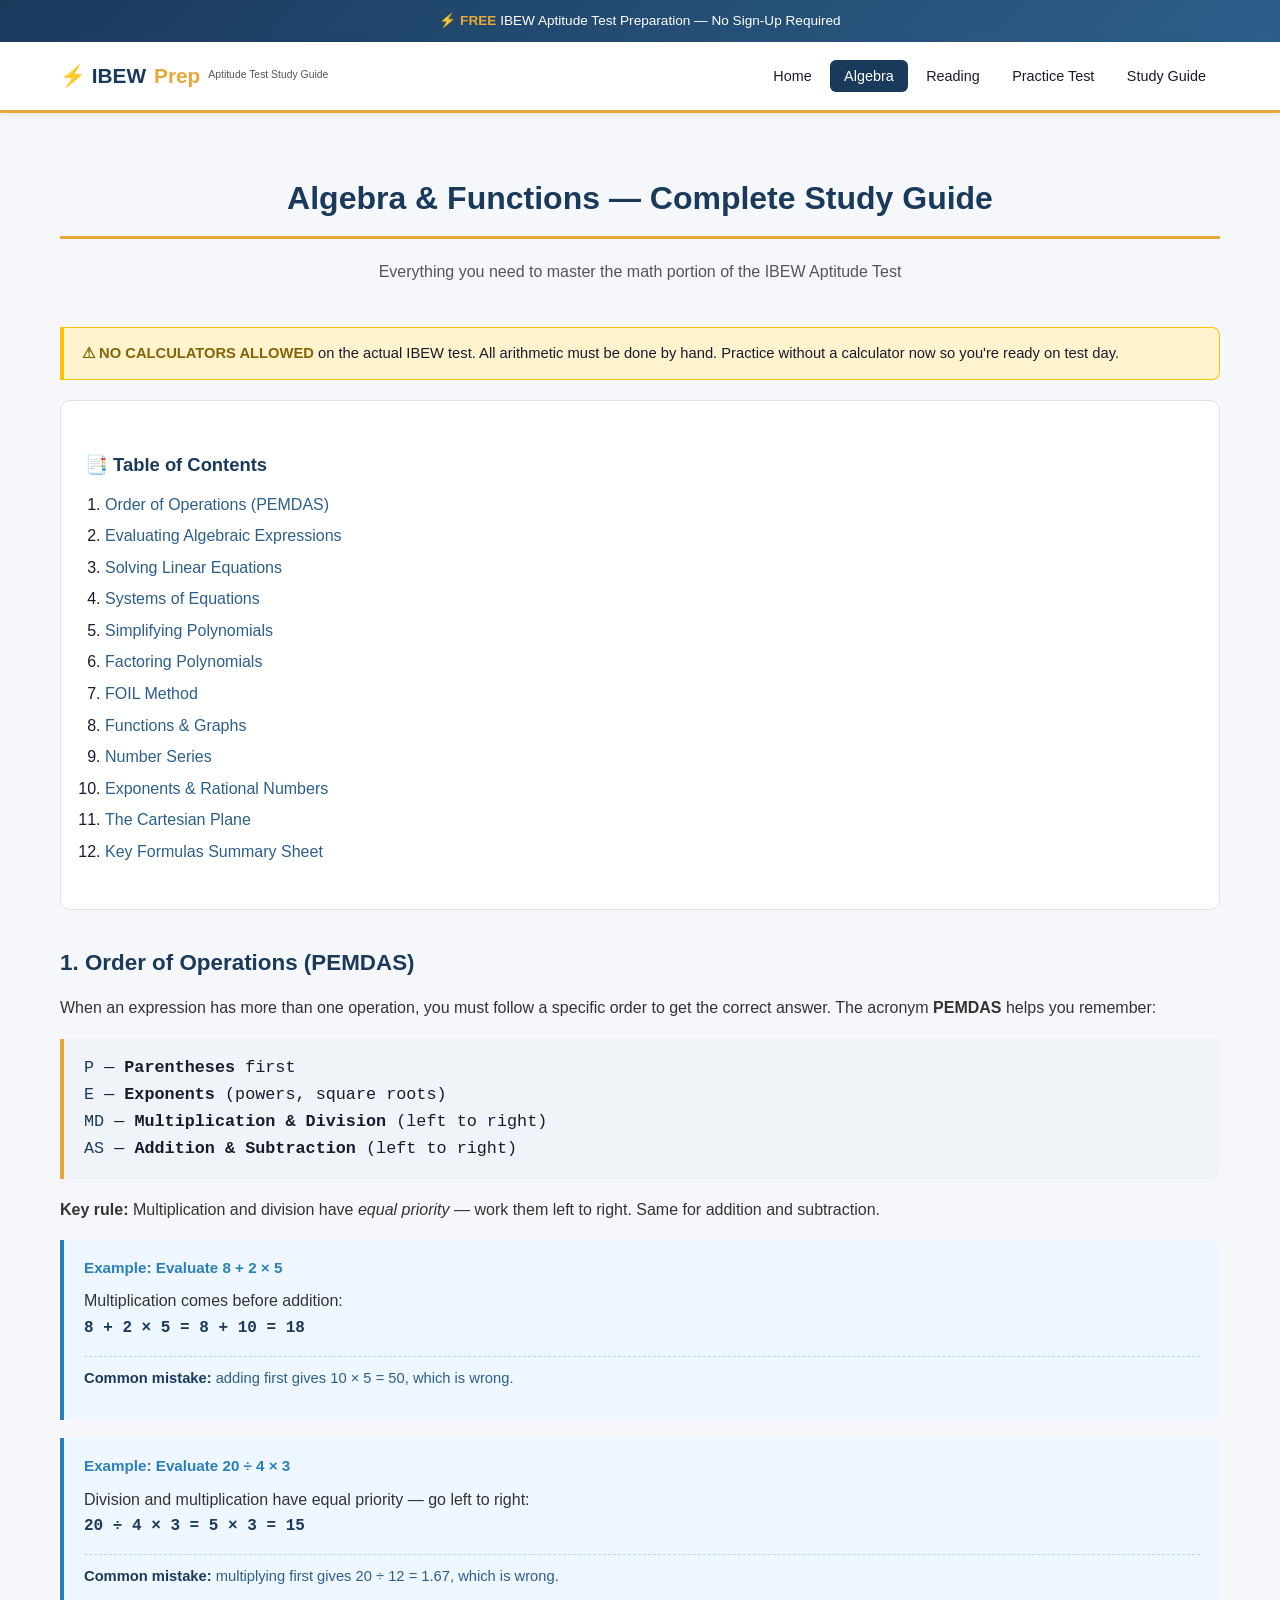
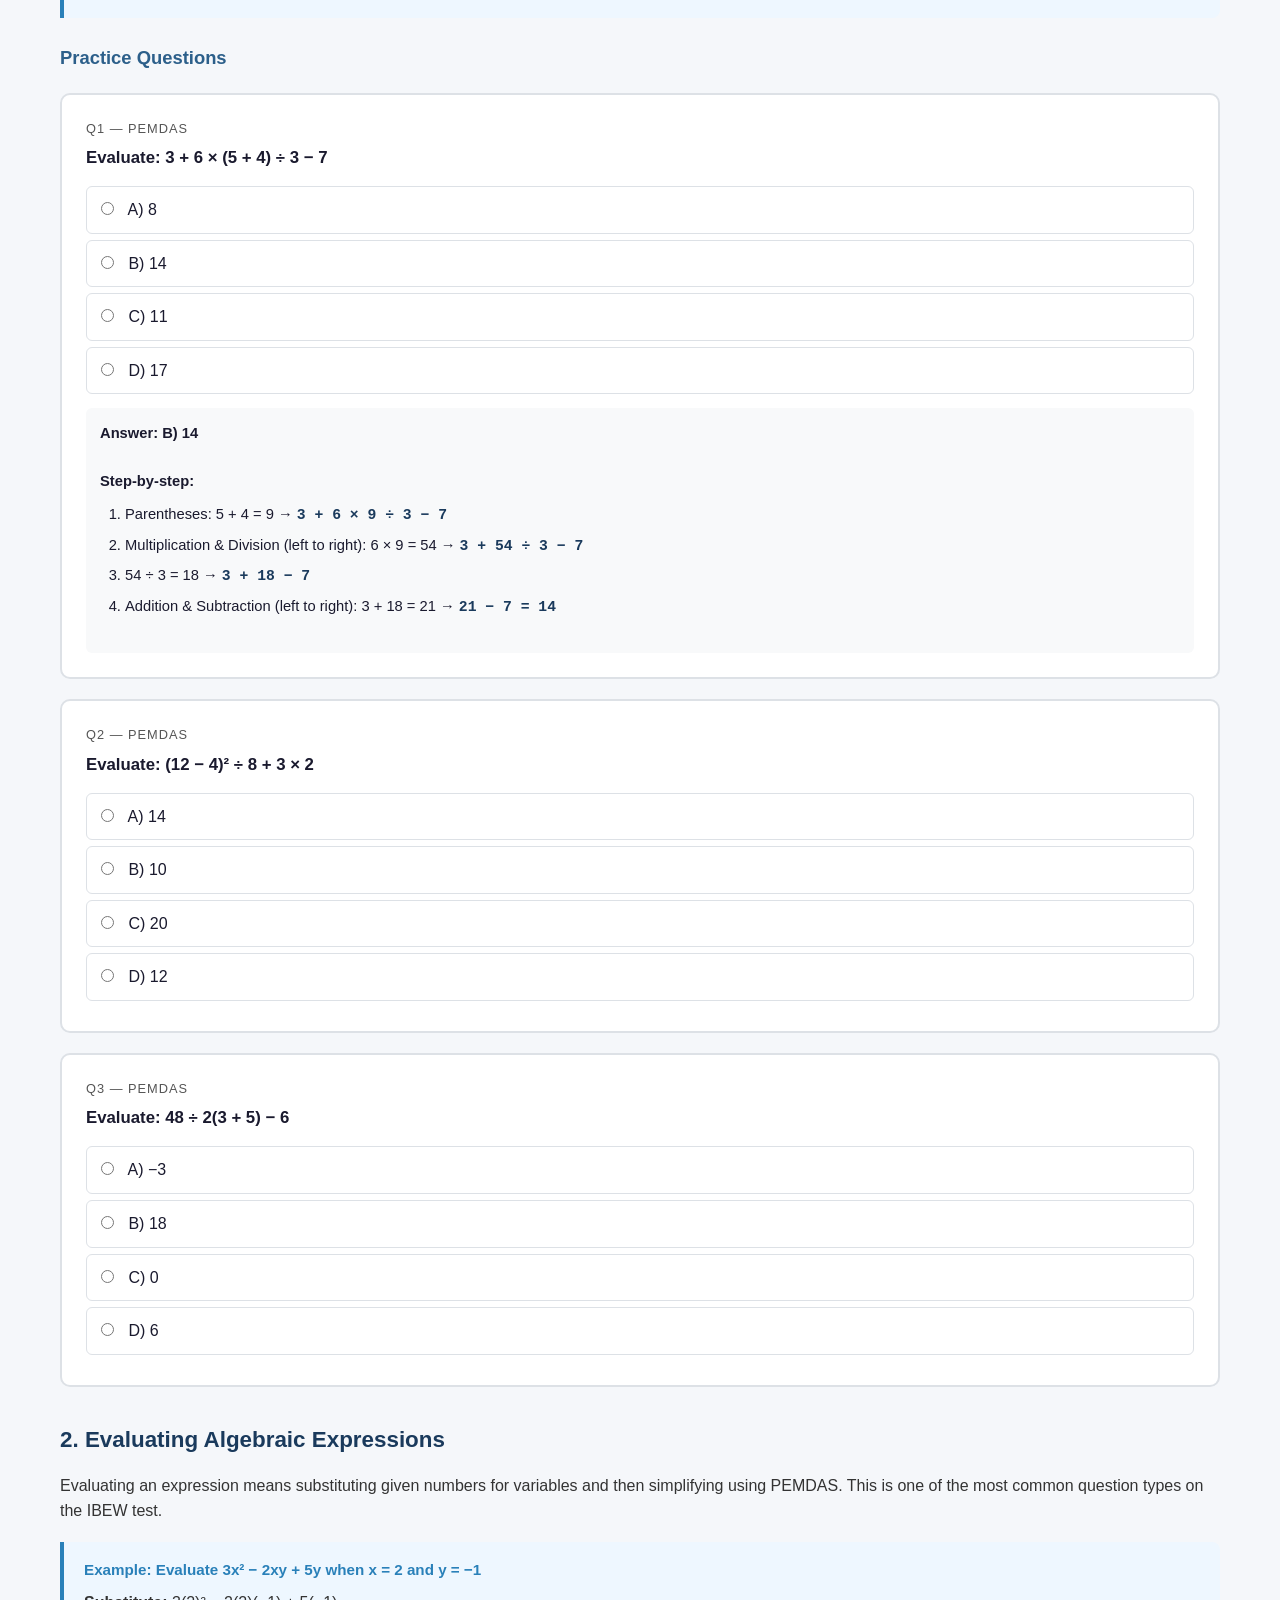
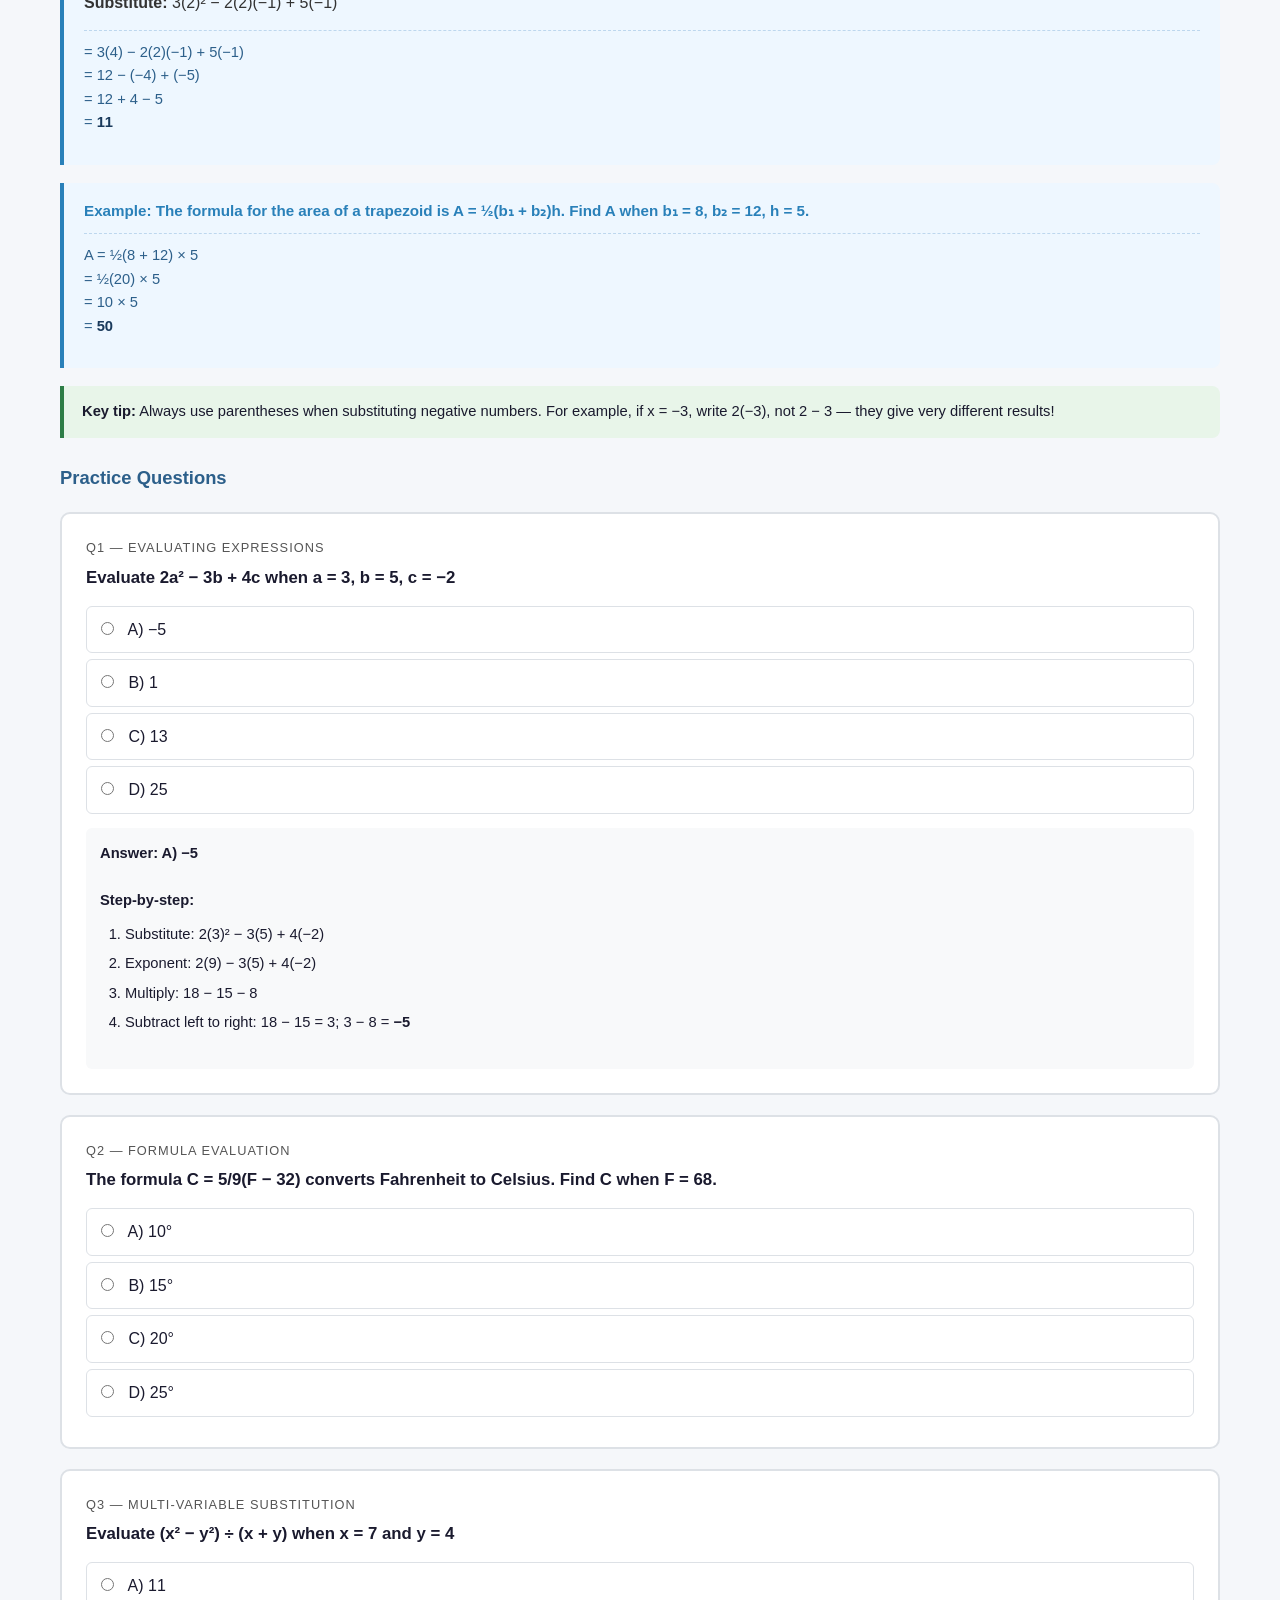
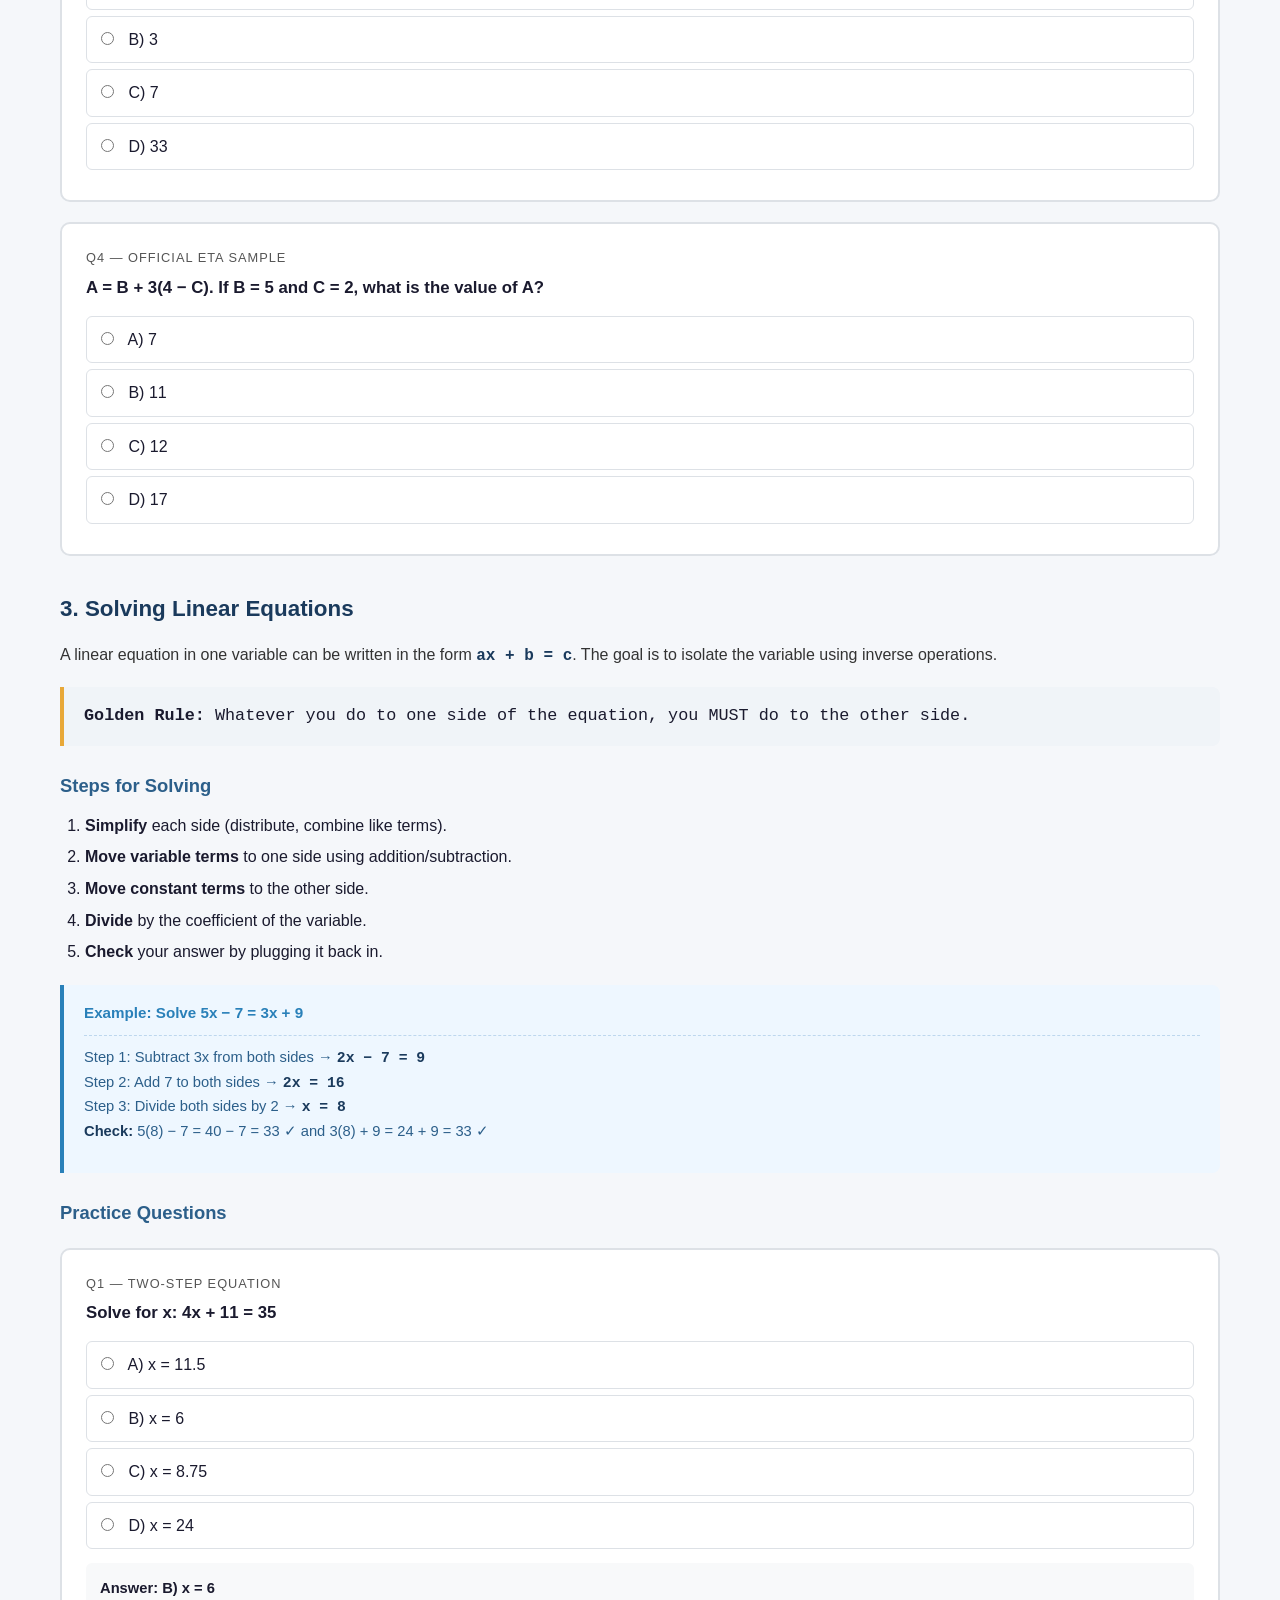
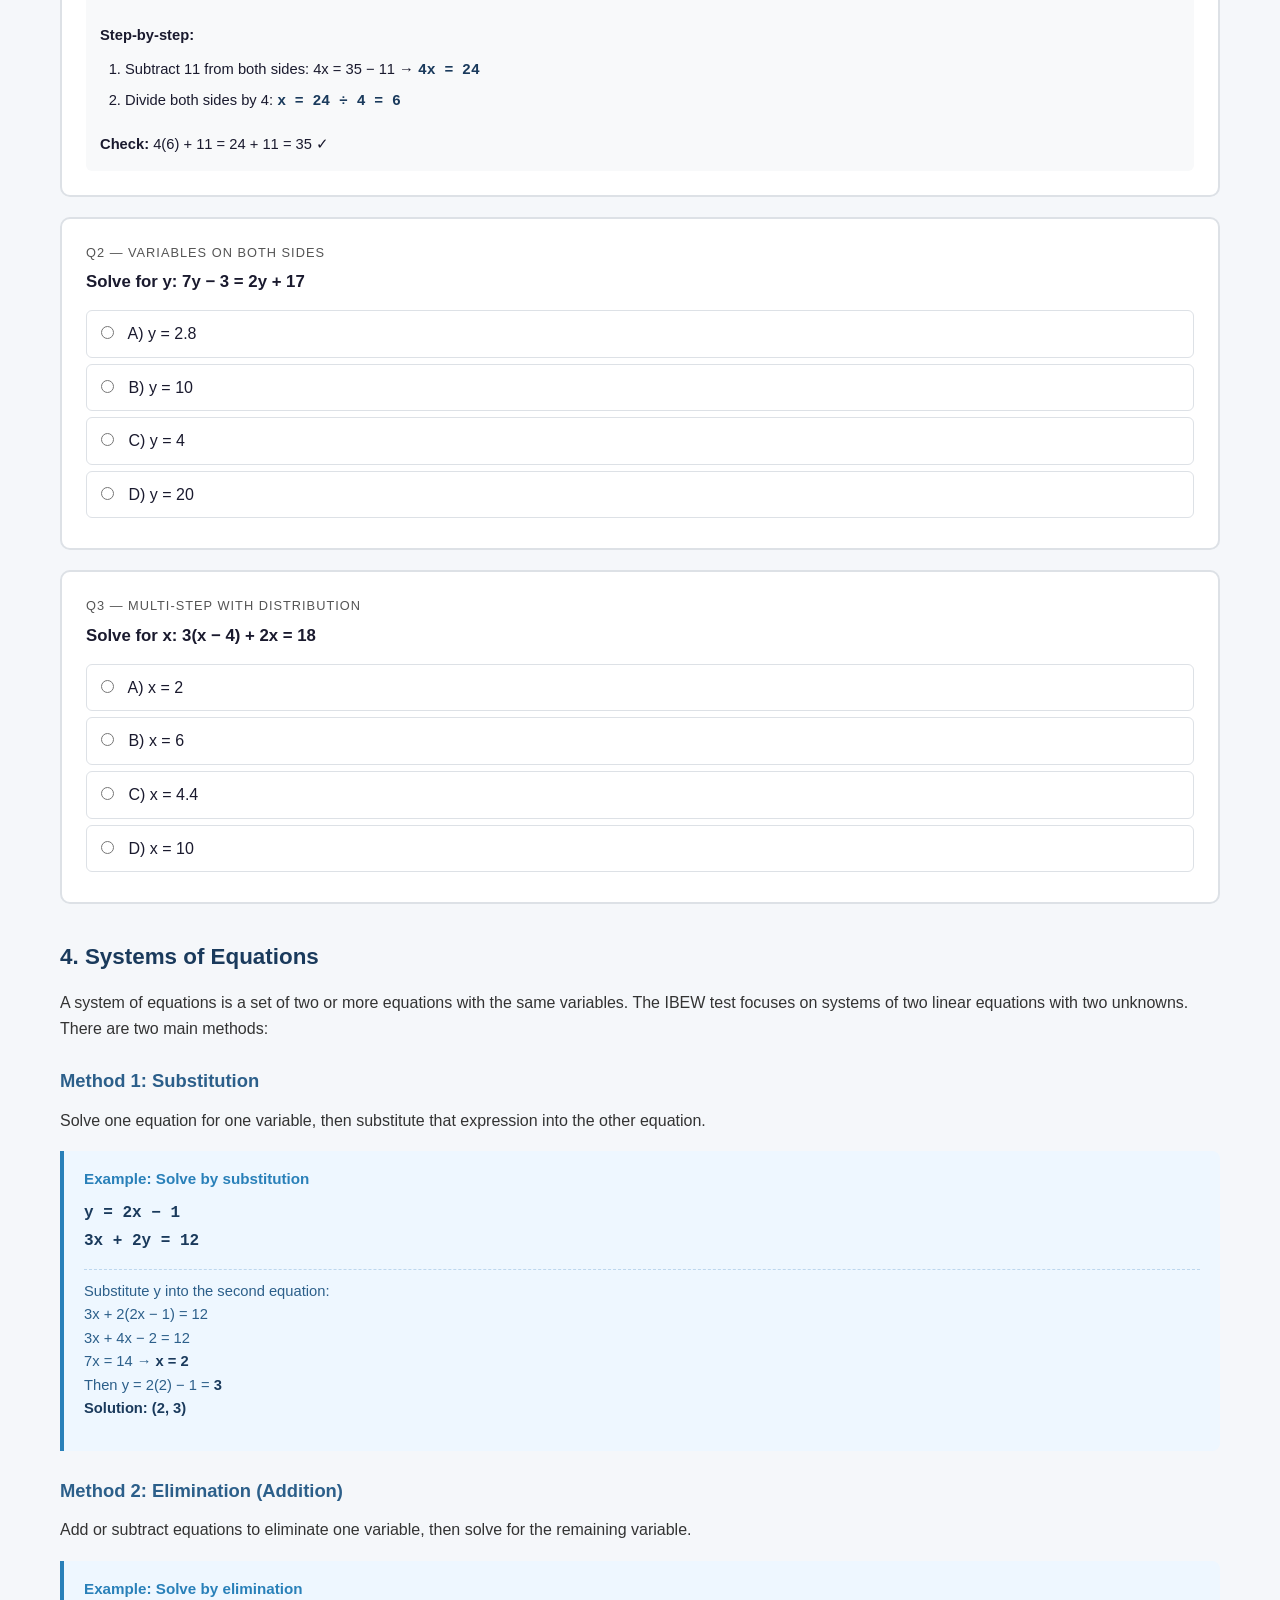
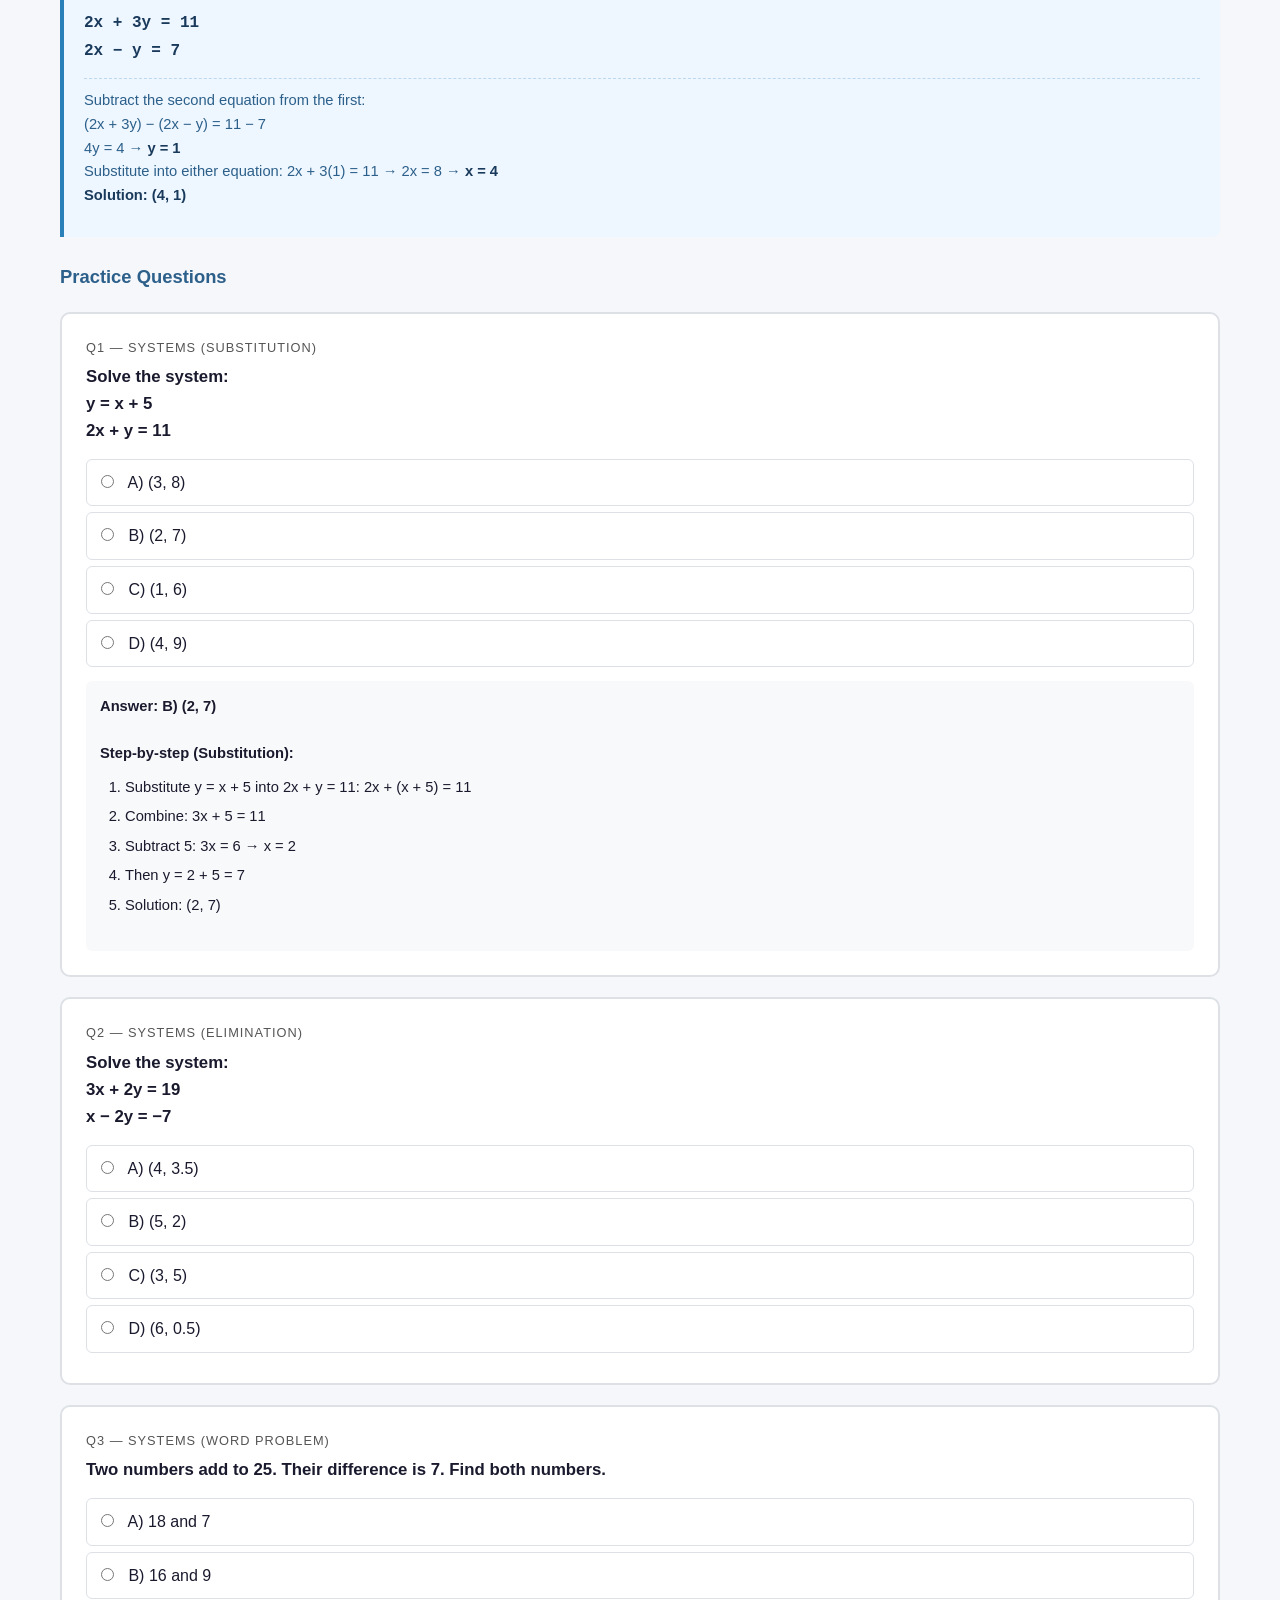
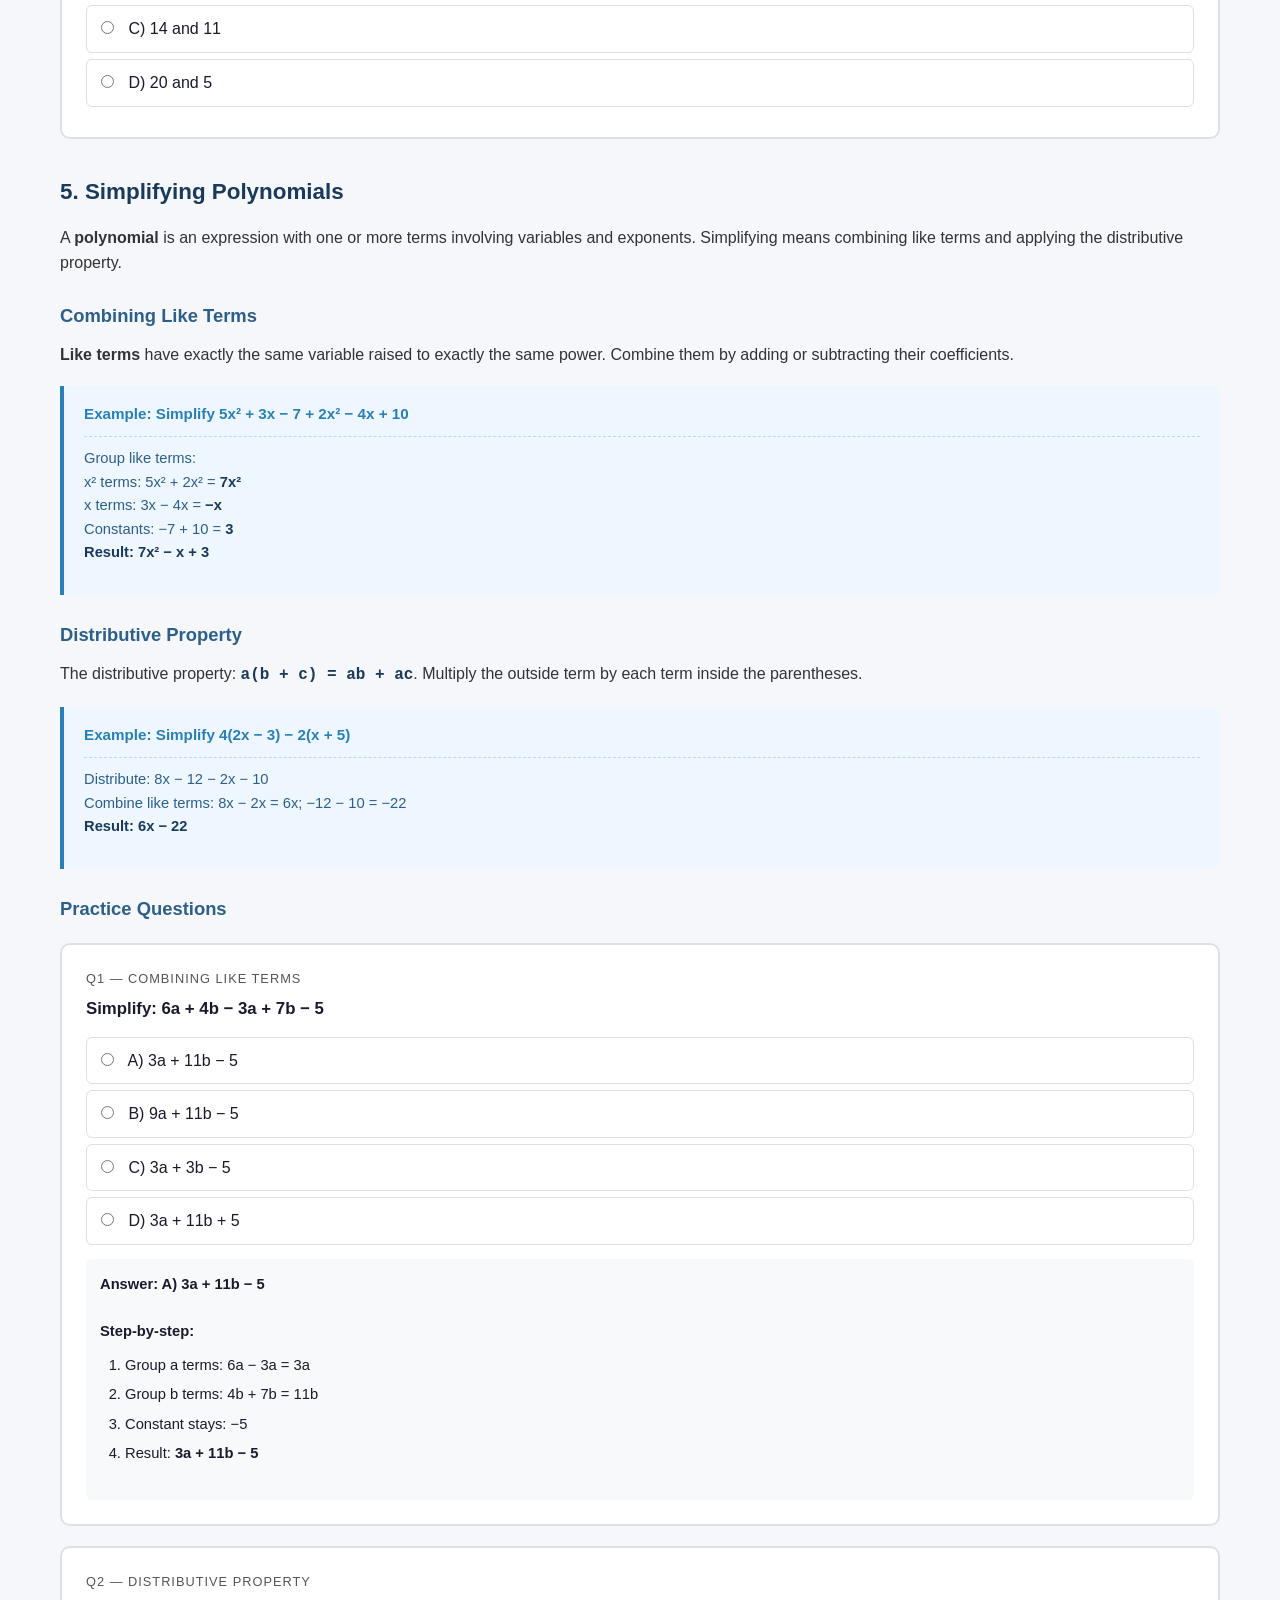
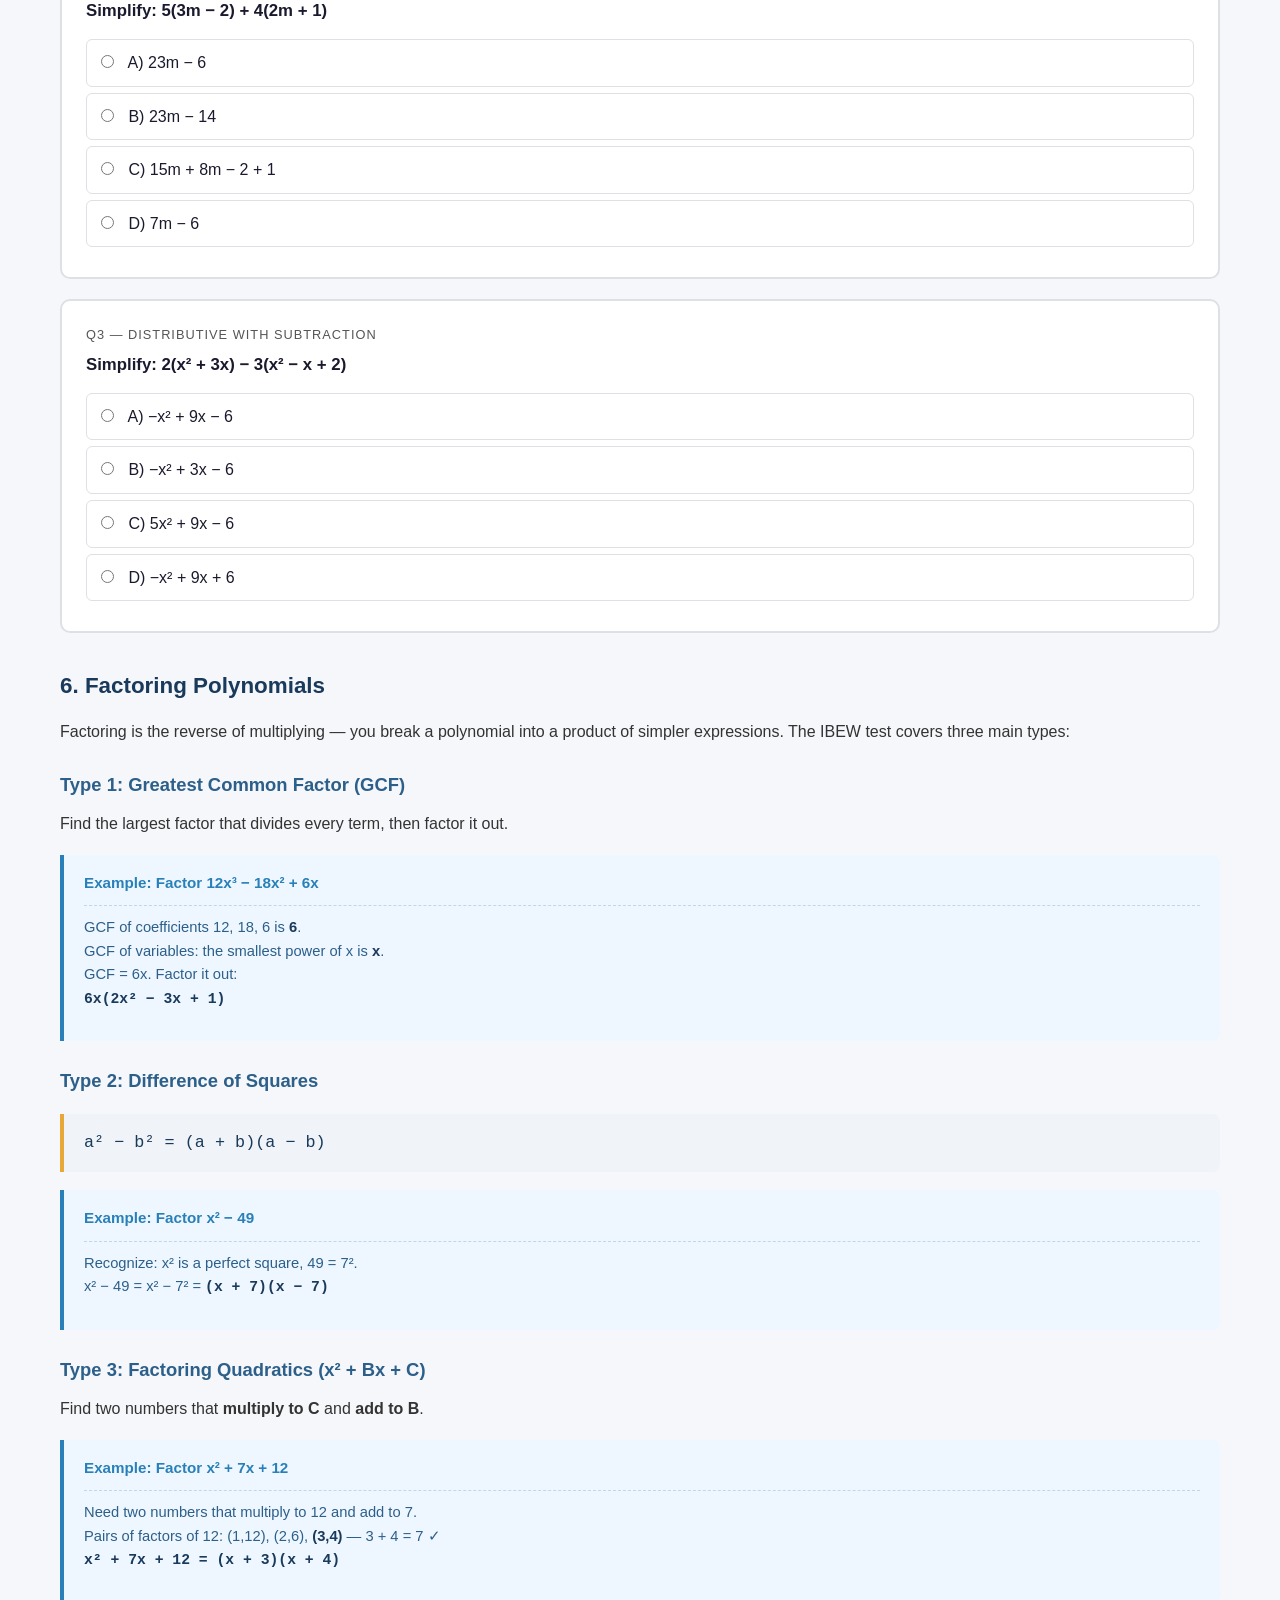
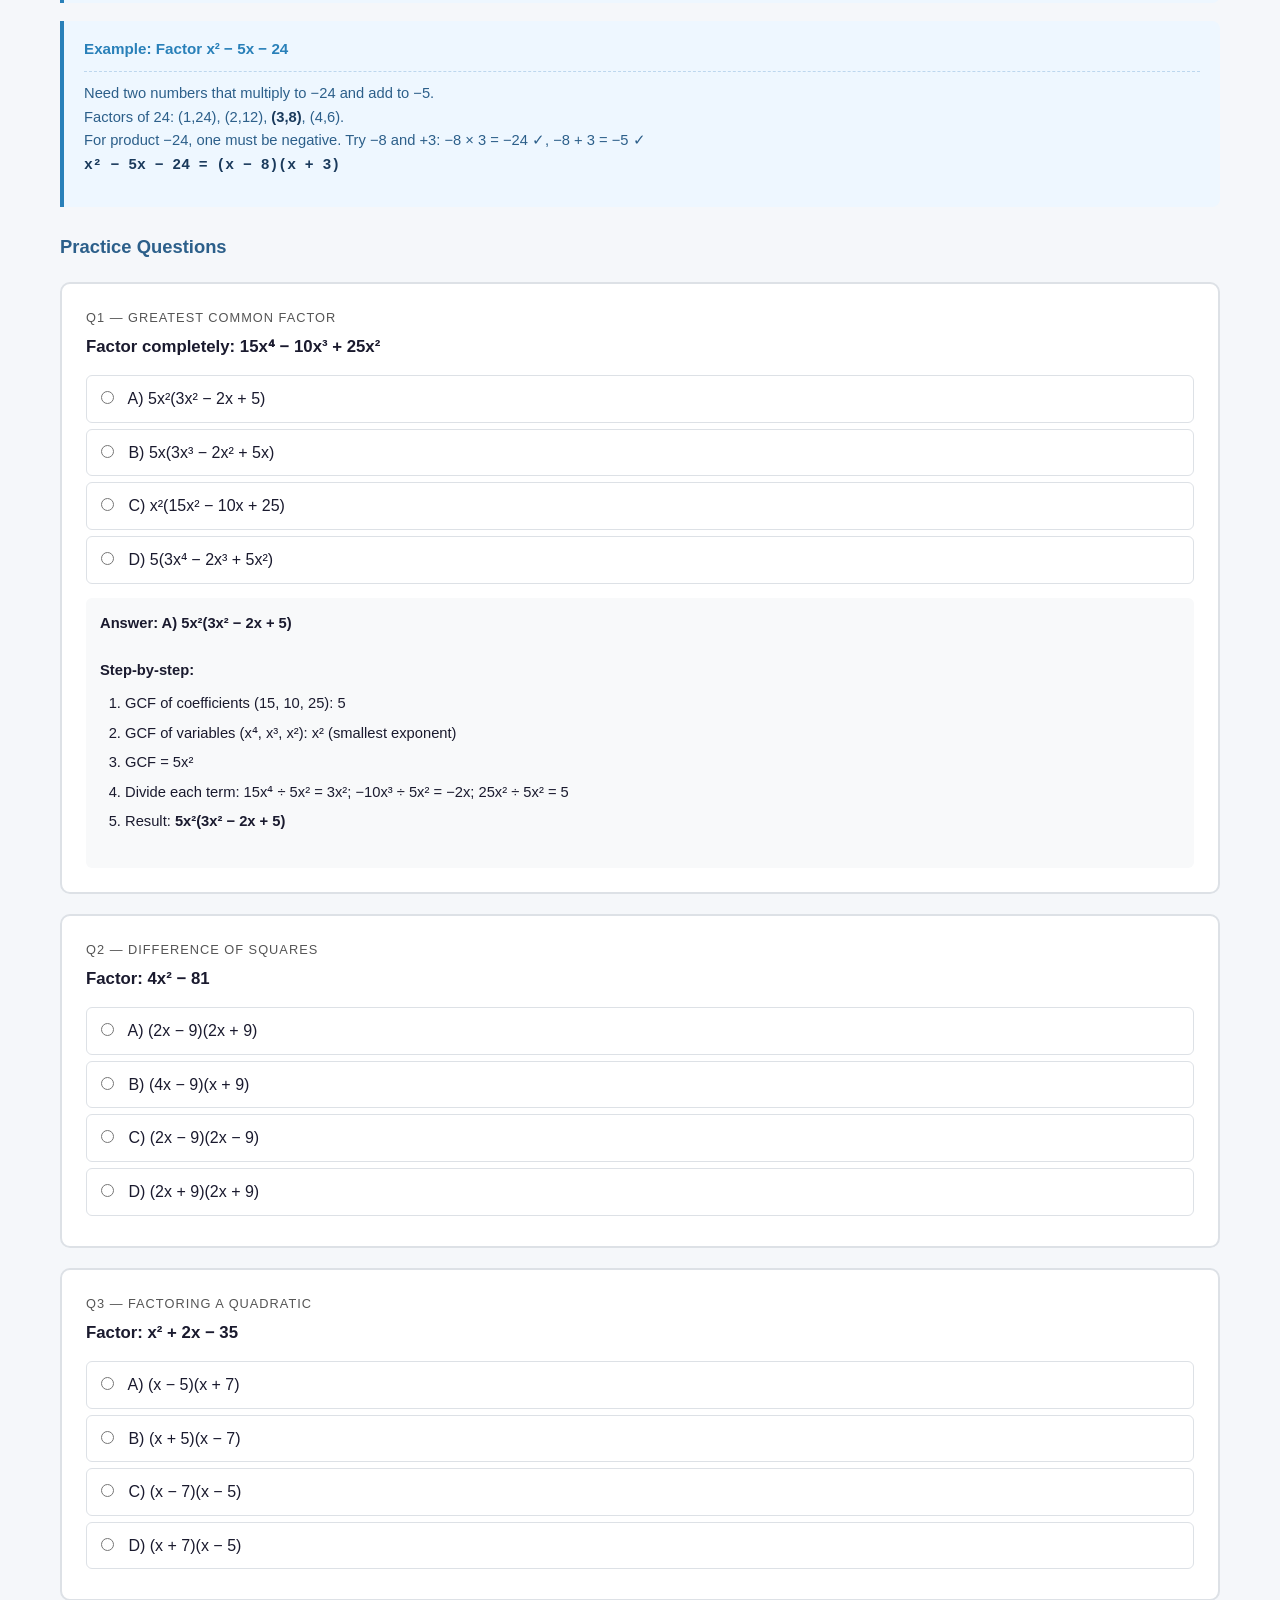
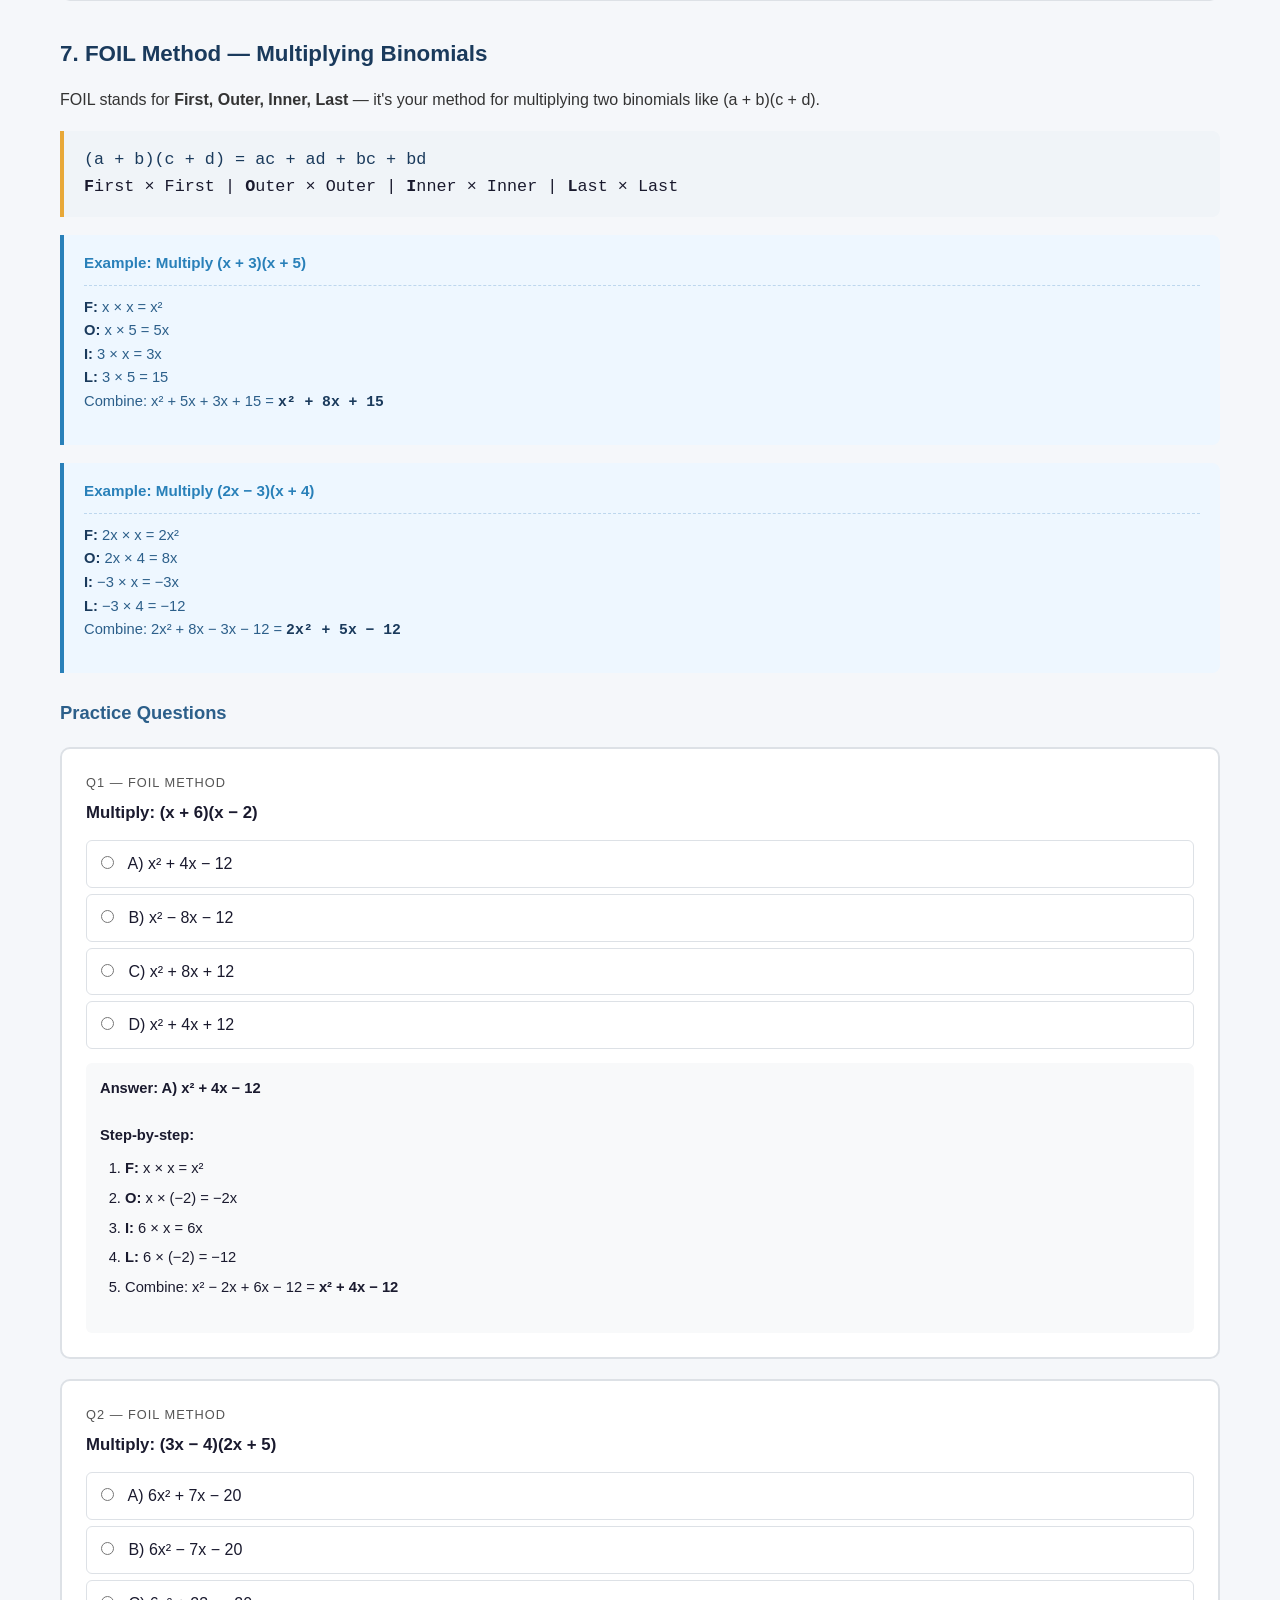
==== commit 3409d74f: "Major upgrade: redesign practice test + add official ETA questions + fix navs - Redesigned practice-" ====
--- a/pages/algebra.html
+++ b/pages/algebra.html
@@ -37,6 +37,7 @@
       <a href="algebra.html" class="active">Algebra</a>
       <a href="reading.html">Reading</a>
       <a href="practice-test.html">Practice Test</a>
+      <a href="study-guide.html">Study Guide</a>
     </nav>
   </div>
 </header>
@@ -60,15 +61,15 @@
   <div class="toc">
     <h3>📑 Table of Contents</h3>
     <ol>
-      <li><a href="#s1">Order of Operations (PEMDAS)</a></li>
+      <li><a href="#fundamentals">Order of Operations (PEMDAS)</a></li>
       <li><a href="#s2">Evaluating Algebraic Expressions</a></li>
       <li><a href="#s3">Solving Linear Equations</a></li>
       <li><a href="#s4">Systems of Equations</a></li>
       <li><a href="#s5">Simplifying Polynomials</a></li>
       <li><a href="#s6">Factoring Polynomials</a></li>
       <li><a href="#s7">FOIL Method</a></li>
-      <li><a href="#s8">Functions &amp; Graphs</a></li>
-      <li><a href="#s9">Number Series</a></li>
+      <li><a href="#functions">Functions &amp; Graphs</a></li>
+      <li><a href="#series">Number Series</a></li>
       <li><a href="#s10">Exponents &amp; Rational Numbers</a></li>
       <li><a href="#s11">The Cartesian Plane</a></li>
       <li><a href="#s12">Key Formulas Summary Sheet</a></li>
@@ -78,7 +79,7 @@
 <!-- ============================================================ -->
 <!-- SECTION 1: ORDER OF OPERATIONS (PEMDAS)                       -->
 <!-- ============================================================ -->
-<section id="s1">
+<section id="fundamentals">
   <h2>1. Order of Operations (PEMDAS)</h2>
   <p>When an expression has more than one operation, you must follow a specific order to get the correct answer. The acronym <strong>PEMDAS</strong> helps you remember:</p>
 
@@ -266,6 +267,27 @@
         <li>Parentheses: 33 ÷ 11 = <strong>3</strong></li>
       </ol>
       <p><em>Note: (x² − y²) = (x + y)(x − y), so this simplifies to x − y = 7 − 4 = 3.</em></p>
+    </div>
+  </div>
+
+  <div class="practice-question">
+    <div class="q-label">Q4 — Official ETA Sample</div>
+    <div class="q-text">A = B + 3(4 − C). If B = 5 and C = 2, what is the value of A?</div>
+    <div class="options">
+      <label><input type="radio" name="q6b"> A) 7</label>
+      <label><input type="radio" name="q6b"> B) 11</label>
+      <label><input type="radio" name="q6b"> C) 12</label>
+      <label><input type="radio" name="q6b"> D) 17</label>
+    </div>
+    <div class="explanation">
+      <strong>Answer: B) 11</strong><br><br>
+      <strong>Step-by-step:</strong>
+      <ol>
+        <li>Substitute B = 5 and C = 2: A = 5 + 3(4 − 2)</li>
+        <li>Parentheses first: 4 − 2 = 2 → <span class="math">A = 5 + 3(2)</span></li>
+        <li>Multiply: 3 × 2 = 6 → <span class="math">A = 5 + 6</span></li>
+        <li>Add: <strong>A = 11</strong></li>
+      </ol>
     </div>
   </div>
 </section>
@@ -774,12 +796,33 @@
       </ol>
     </div>
   </div>
+
+  <div class="practice-question">
+    <div class="q-label">Q3 — Official ETA Sample (FOIL + Distributive)</div>
+    <div class="q-text">y = 3(x + 5)(x − 2). Which formula is equivalent to this?</div>
+    <div class="options">
+      <label><input type="radio" name="q20b"> A) y = 3x² + 9x − 30</label>
+      <label><input type="radio" name="q20b"> B) y = x² + 3x − 10</label>
+      <label><input type="radio" name="q20b"> C) y = 3x² + 3x − 10</label>
+      <label><input type="radio" name="q20b"> D) y = 3x² + 3x − 30</label>
+    </div>
+    <div class="explanation">
+      <strong>Answer: A) y = 3x² + 9x − 30</strong><br><br>
+      <strong>Step-by-step:</strong>
+      <ol>
+        <li>First FOIL the two binomials: (x + 5)(x − 2)</li>
+        <li><strong>F:</strong> x × x = x² | <strong>O:</strong> x × (−2) = −2x | <strong>I:</strong> 5 × x = 5x | <strong>L:</strong> 5 × (−2) = −10</li>
+        <li>Combine: x² − 2x + 5x − 10 = <span class="math">x² + 3x − 10</span></li>
+        <li>Now multiply everything by 3: <span class="math">3(x² + 3x − 10) = 3x² + 9x − 30</span></li>
+      </ol>
+    </div>
+  </div>
 </section>
 
 <!-- ============================================================ -->
 <!-- SECTION 8: FUNCTIONS & GRAPHS                                  -->
 <!-- ============================================================ -->
-<section id="s8">
+<section id="functions">
   <h2>8. Functions &amp; Graphs</h2>
   <p>A <strong>function</strong> is a rule that assigns each input (x) exactly one output (y). The most common form on the IBEW test is the linear function:</p>
 
@@ -880,12 +923,57 @@
       </ol>
     </div>
   </div>
+
+  <div class="practice-question">
+    <div class="q-label">Q4 — Official ETA Sample (Function Analysis)</div>
+    <div class="q-text">a = ½b − 4. Which statement is true?</div>
+    <div class="options">
+      <label><input type="radio" name="q23b"> A) When b &lt; 8, a is negative</label>
+      <label><input type="radio" name="q23b"> B) When b &gt; 8, a is negative</label>
+      <label><input type="radio" name="q23b"> C) When b &lt; 8, a is positive</label>
+      <label><input type="radio" name="q23b"> D) When b &gt; 4, a is positive</label>
+    </div>
+    <div class="explanation">
+      <strong>Answer: A) When b &lt; 8, a is negative</strong><br><br>
+      <strong>Step-by-step:</strong>
+      <ol>
+        <li>Find when a = 0: ½b − 4 = 0 → ½b = 4 → b = 8</li>
+        <li>When b = 8, a = 0. When b &lt; 8, a is negative. When b &gt; 8, a is positive.</li>
+        <li>Test with b = 6: a = ½(6) − 4 = 3 − 4 = <strong>−1</strong> (negative ✓)</li>
+        <li>Test with b = 10: a = ½(10) − 4 = 5 − 4 = <strong>+1</strong> (positive)</li>
+        <li>Therefore: <strong>When b &lt; 8, a is negative</strong> is the correct statement.</li>
+      </ol>
+    </div>
+  </div>
+
+  <div class="practice-question">
+    <div class="q-label">Q5 — Official ETA Sample (Equation from Table)</div>
+    <div class="q-text">Which equation represents the same relationship as this table?<br>
+    <table class="data-table" style="margin:8px 0;"><tr><th>x</th><td>0</td><td>1</td><td>2</td><td>3</td><td>4</td><td>5</td><td>6</td></tr><tr><th>y</th><td>−5</td><td>−4</td><td>−3</td><td>−2</td><td>−1</td><td>0</td><td>1</td></tr></table></div>
+    <div class="options">
+      <label><input type="radio" name="q23c"> A) y = x + 5</label>
+      <label><input type="radio" name="q23c"> B) y = x − 5</label>
+      <label><input type="radio" name="q23c"> C) y = 5x</label>
+      <label><input type="radio" name="q23c"> D) y = −x − 5</label>
+    </div>
+    <div class="explanation">
+      <strong>Answer: B) y = x − 5</strong><br><br>
+      <strong>Step-by-step:</strong>
+      <ol>
+        <li>When x = 0, y = −5 → y-intercept b = −5</li>
+        <li>When x increases by 1 (from 0→1), y goes from −5→−4, change = +1 → slope m = 1</li>
+        <li>Check: x = 2, y = −3 → y = 1(2) − 5 = −3 ✓</li>
+        <li>Check: x = 6, y = 1 → y = 1(6) − 5 = 1 ✓</li>
+        <li>Equation: <strong>y = x − 5</strong></li>
+      </ol>
+    </div>
+  </div>
 </section>
 
 <!-- ============================================================ -->
 <!-- SECTION 9: NUMBER SERIES                                      -->
 <!-- ============================================================ -->
-<section id="s9">
+<section id="series">
   <h2>9. Number Series</h2>
   <p>Number series questions test your ability to recognize patterns. The IBEW test often includes sequences where you must find the next term. Here are the main pattern types:</p>
 
@@ -1014,6 +1102,27 @@
         <li>Next term: 15 + 6 = <strong>21</strong></li>
       </ol>
       <p><em>These are triangular numbers: Tₙ = n(n+1)/2. T₆ = 6×7/2 = 21.</em></p>
+    </div>
+  </div>
+
+  <div class="practice-question">
+    <div class="q-label">Q5 — Official ETA Sample (Alternating Pattern)</div>
+    <div class="q-text">What comes next? 110, 112, 107, 109, 104, ___</div>
+    <div class="options">
+      <label><input type="radio" name="q27b"> A) 97</label>
+      <label><input type="radio" name="q27b"> B) 99</label>
+      <label><input type="radio" name="q27b"> C) 106</label>
+      <label><input type="radio" name="q27b"> D) 109</label>
+    </div>
+    <div class="explanation">
+      <strong>Answer: C) 106</strong><br><br>
+      <strong>Step-by-step:</strong>
+      <ol>
+        <li>Look at the pattern of changes from one term to the next:</li>
+        <li>112 − 110 = <strong>+2</strong> | 107 − 112 = <strong>−5</strong> | 109 − 107 = <strong>+2</strong> | 104 − 109 = <strong>−5</strong></li>
+        <li>The pattern alternates: +2, −5, +2, −5, +2, −5...</li>
+        <li>Next operation: 104 + 2 = <strong>106</strong></li>
+      </ol>
     </div>
   </div>
 </section>
@@ -1274,6 +1383,20 @@
   <div class="warning-box" style="margin-top: 30px;">
     <strong>⚠ REMEMBER:</strong> NO CALCULATORS ALLOWED on the actual IBEW Aptitude Test. Practice all problems by hand. Master your times tables up to 12×12. Be comfortable with fraction arithmetic without a calculator.
   </div>
+</section>
+
+<!-- ============================================================ -->
+<!-- SECTION 13: FREE RESOURCES                                    -->
+<!-- ============================================================ -->
+<section id="resources">
+  <h2>📚 Free Resources</h2>
+  <p>Continue practicing with these excellent free resources:</p>
+  <ul>
+    <li><a href="https://www.khanacademy.org/math/algebra" target="_blank" rel="noopener">Khan Academy — Algebra 1</a> — Free video lessons and interactive practice problems covering all the algebra topics on the IBEW test.</li>
+    <li><a href="https://www.purplemath.com/" target="_blank" rel="noopener">PurpleMath</a> — Detailed algebra lessons with step-by-step explanations. Great for reviewing specific topics you find difficult.</li>
+    <li><a href="https://www.mathsisfun.com/algebra/" target="_blank" rel="noopener">MathIsFun — Algebra</a> — Clear, beginner-friendly algebra explanations with worked examples and interactive widgets.</li>
+    <li><a href="https://www.mometrix.com/academy/ibew-test/" target="_blank" rel="noopener">Mometrix Academy — IBEW Test Prep</a> — Free IBEW aptitude test study videos and practice questions.</li>
+  </ul>
 </section>
 
 <!-- ============================================================ -->
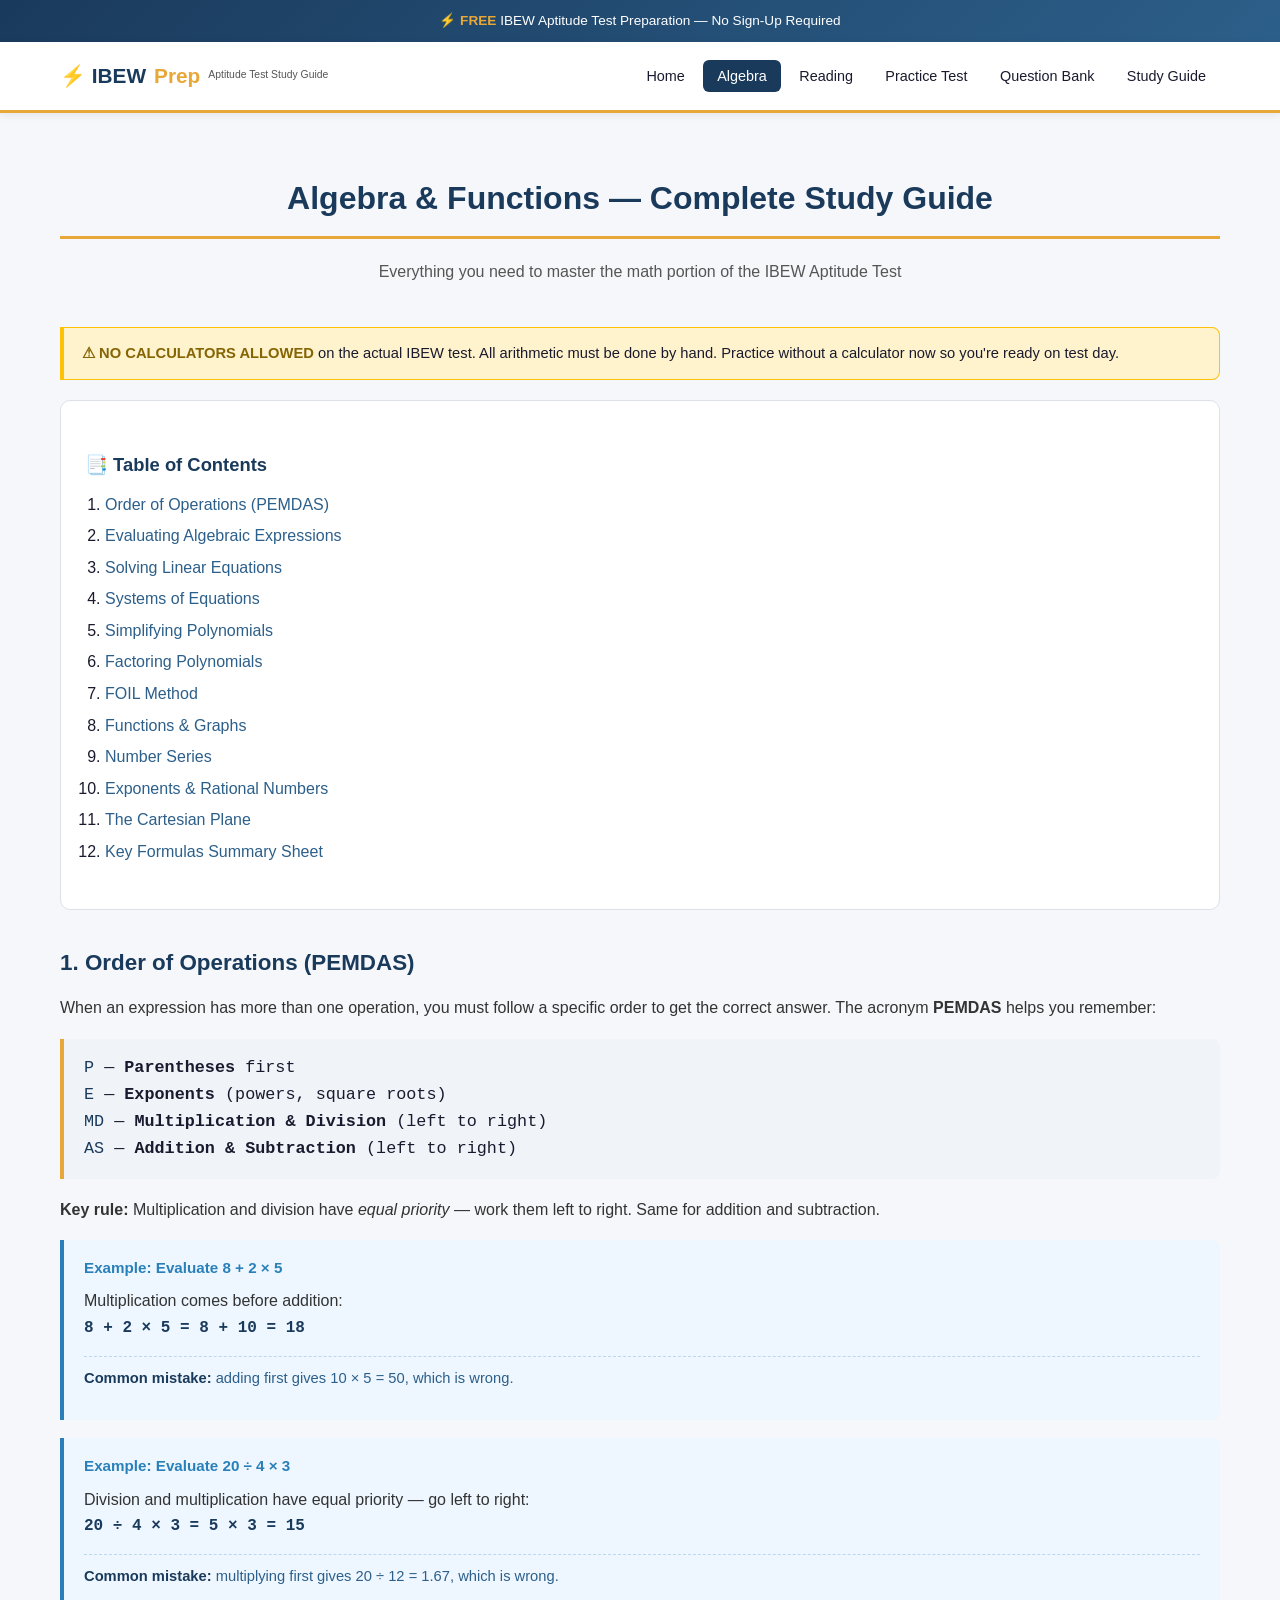
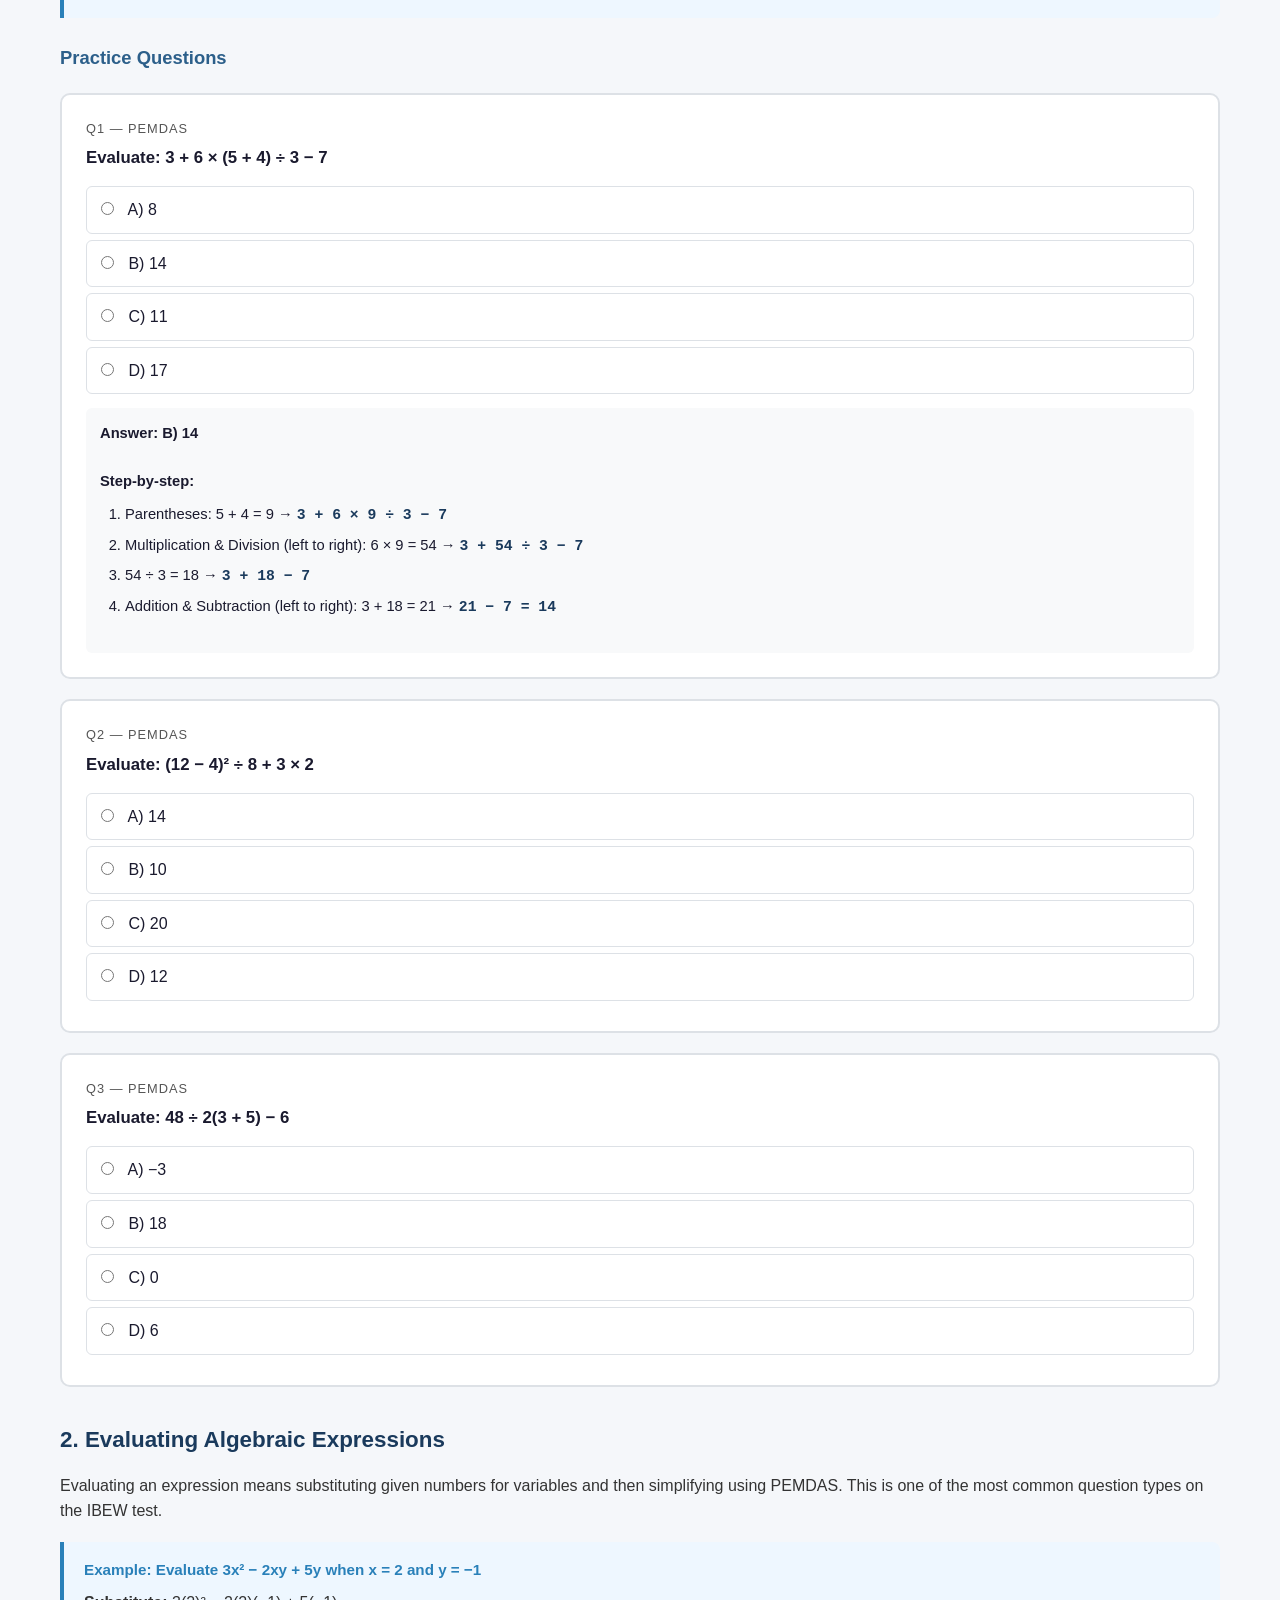
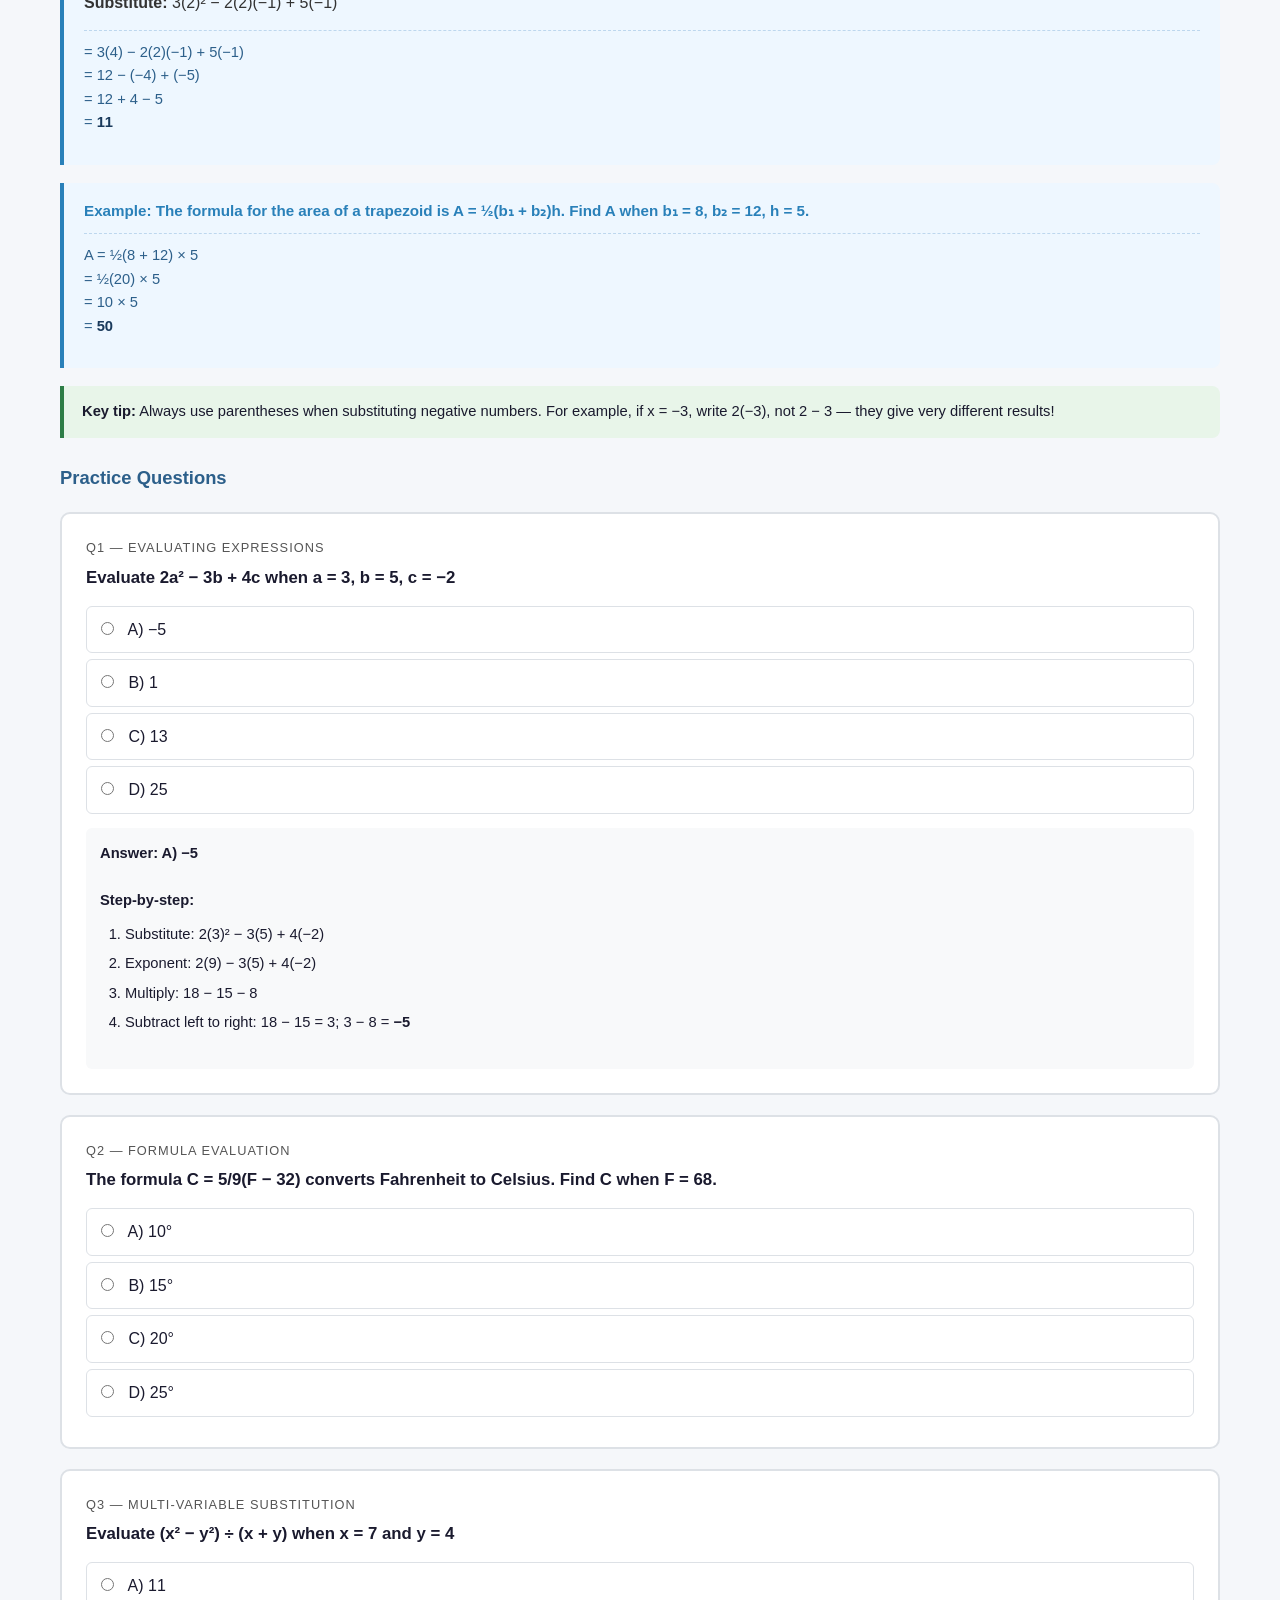
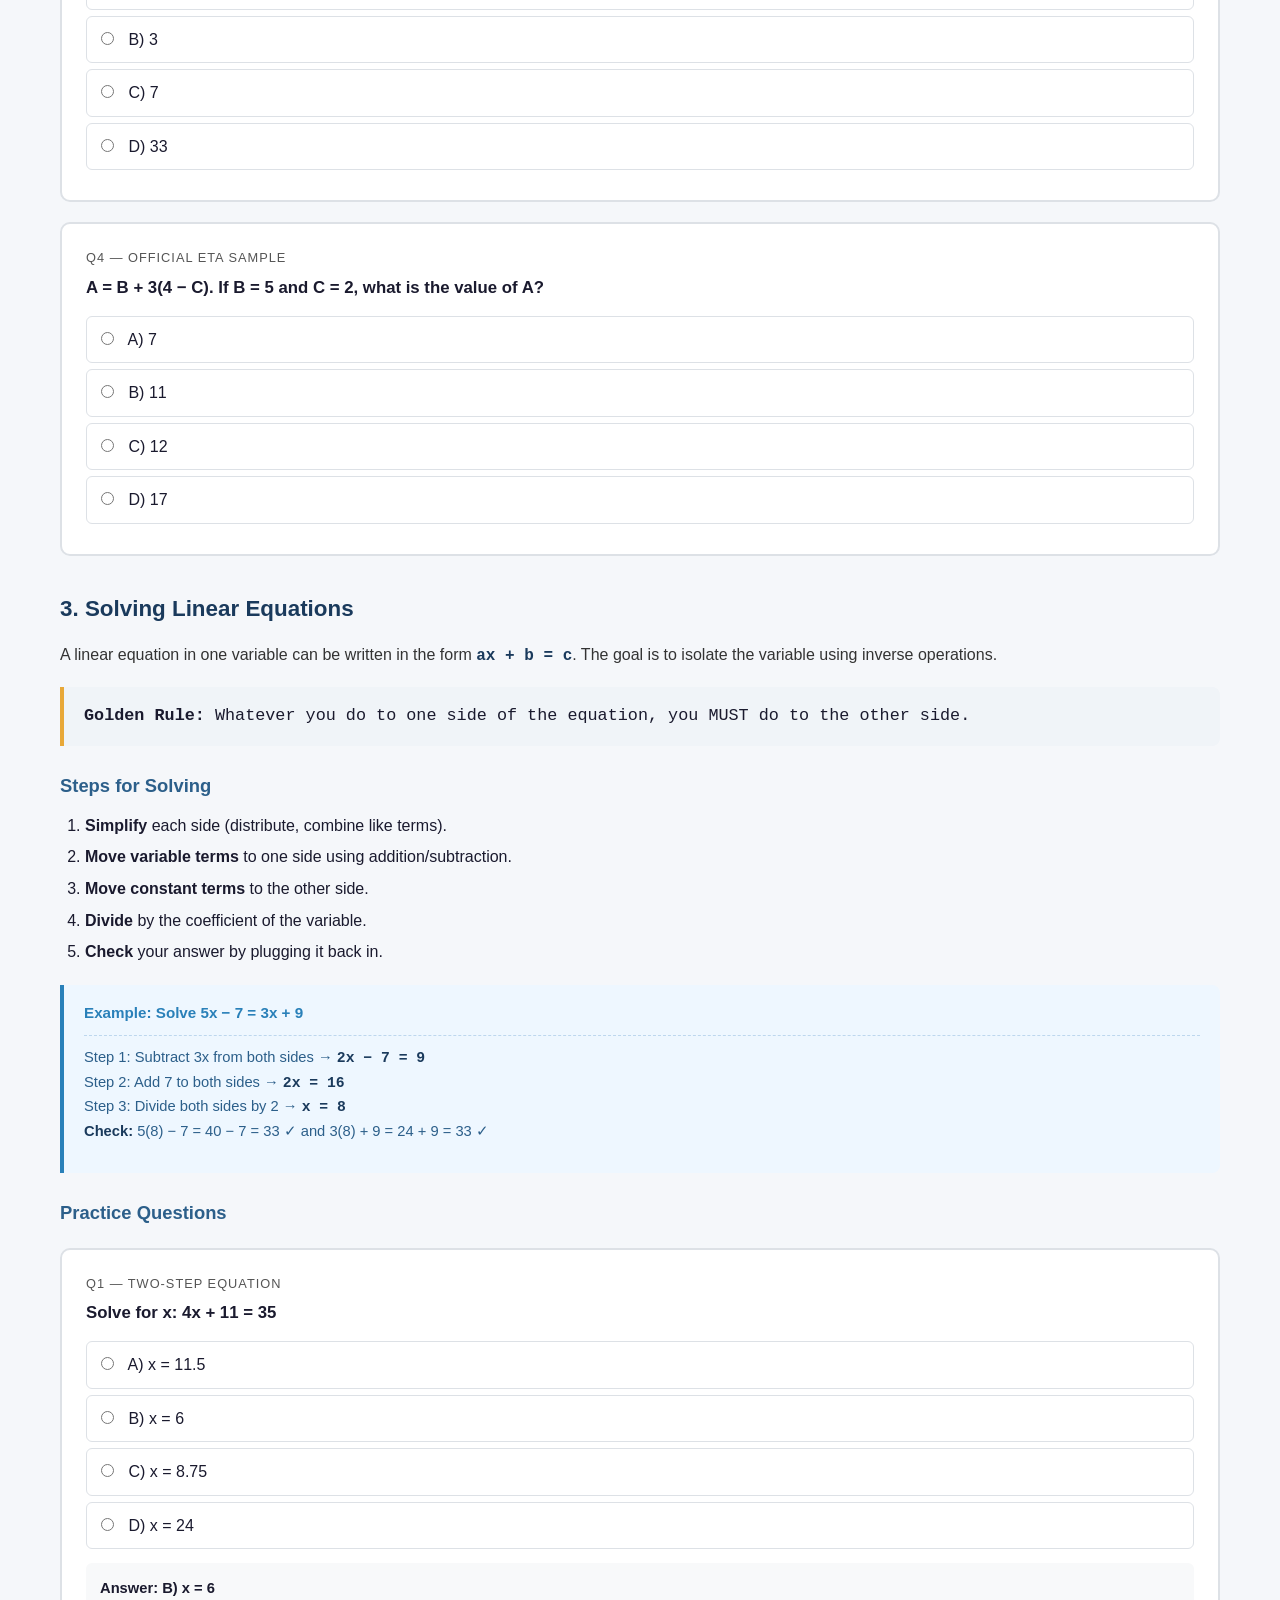
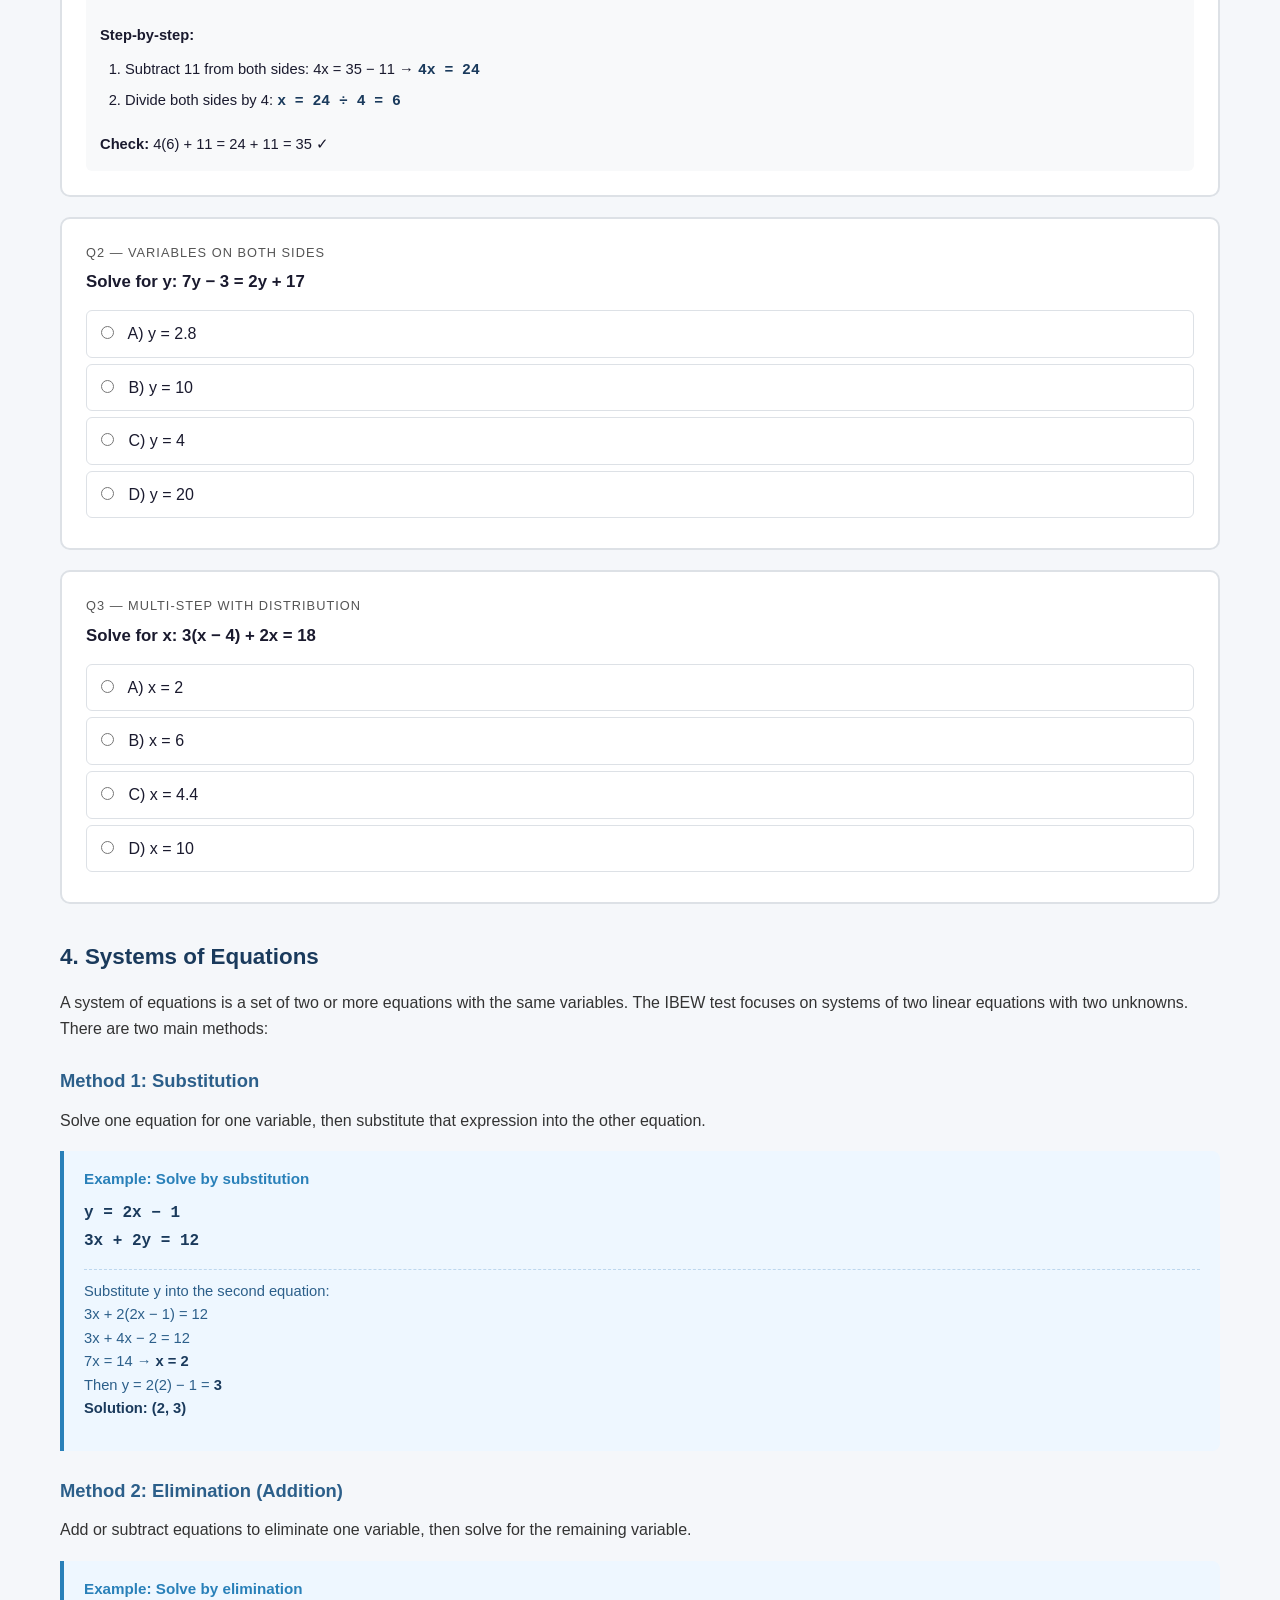
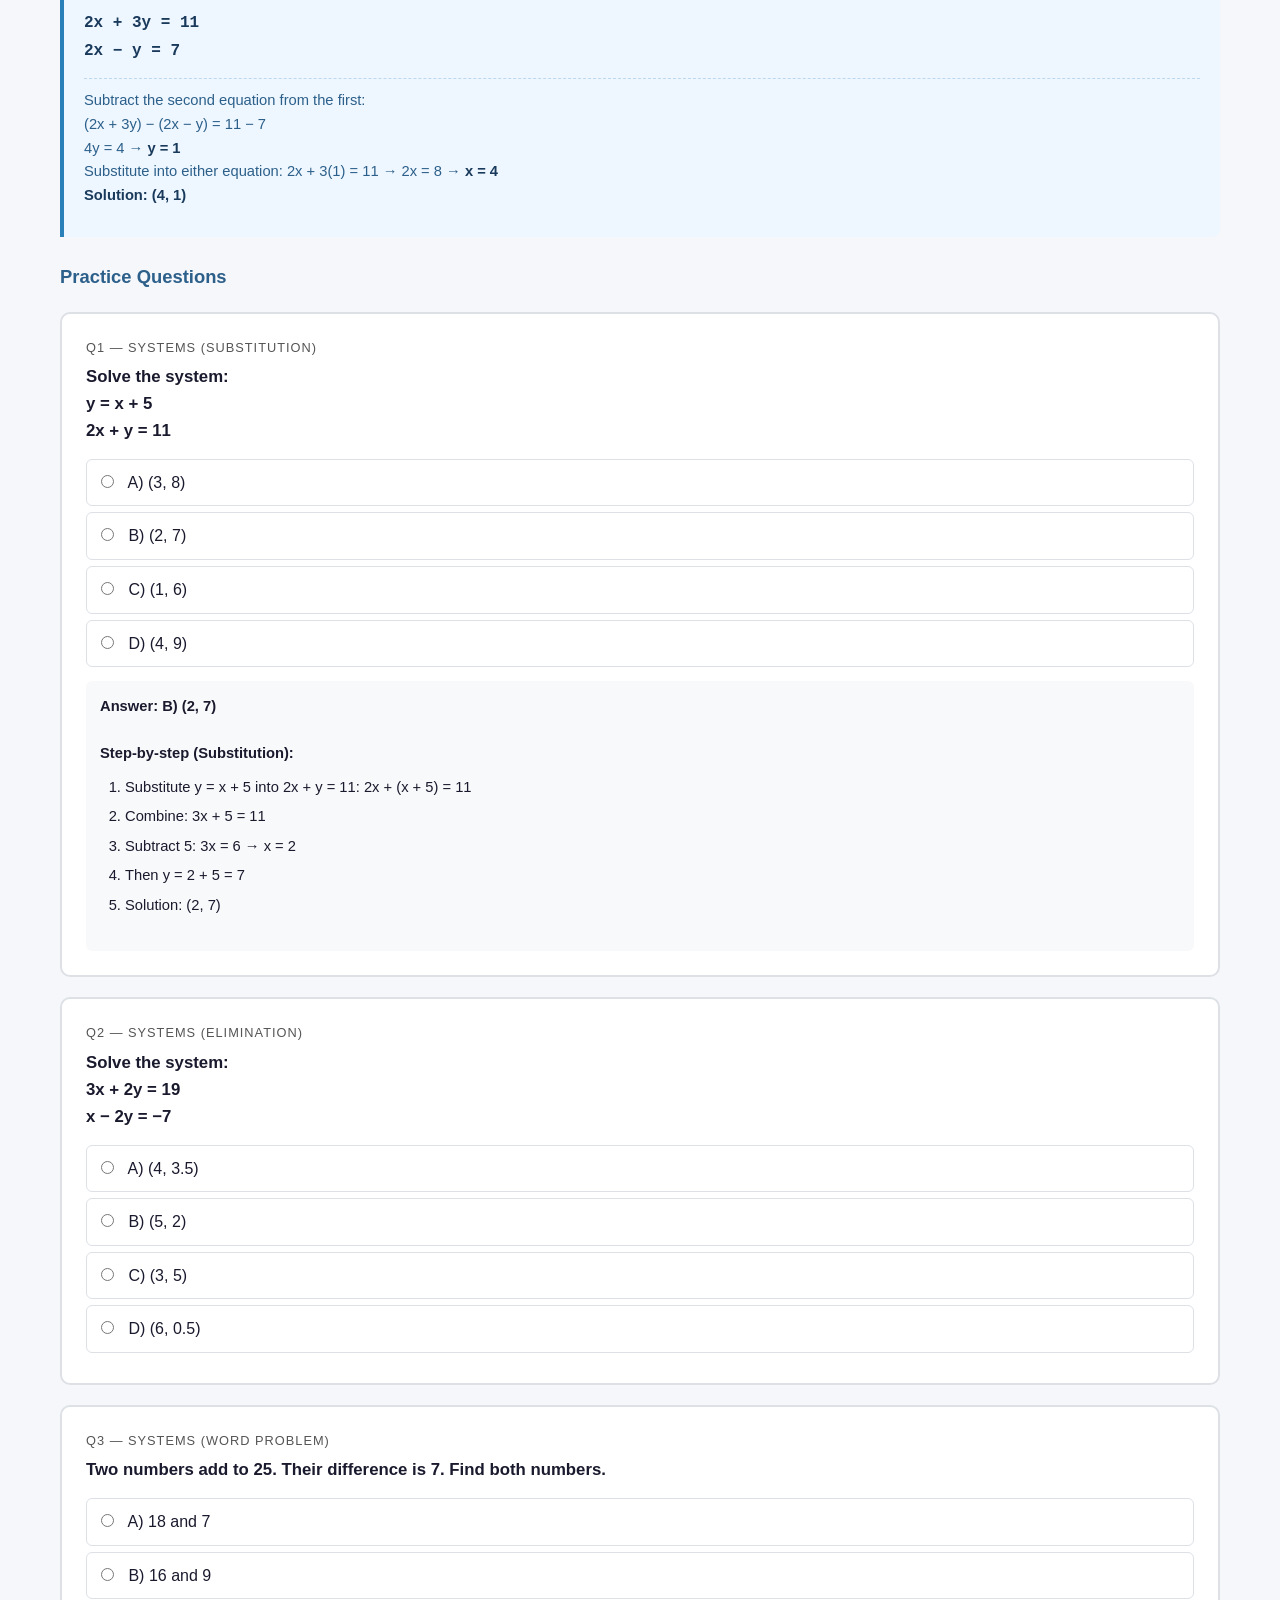
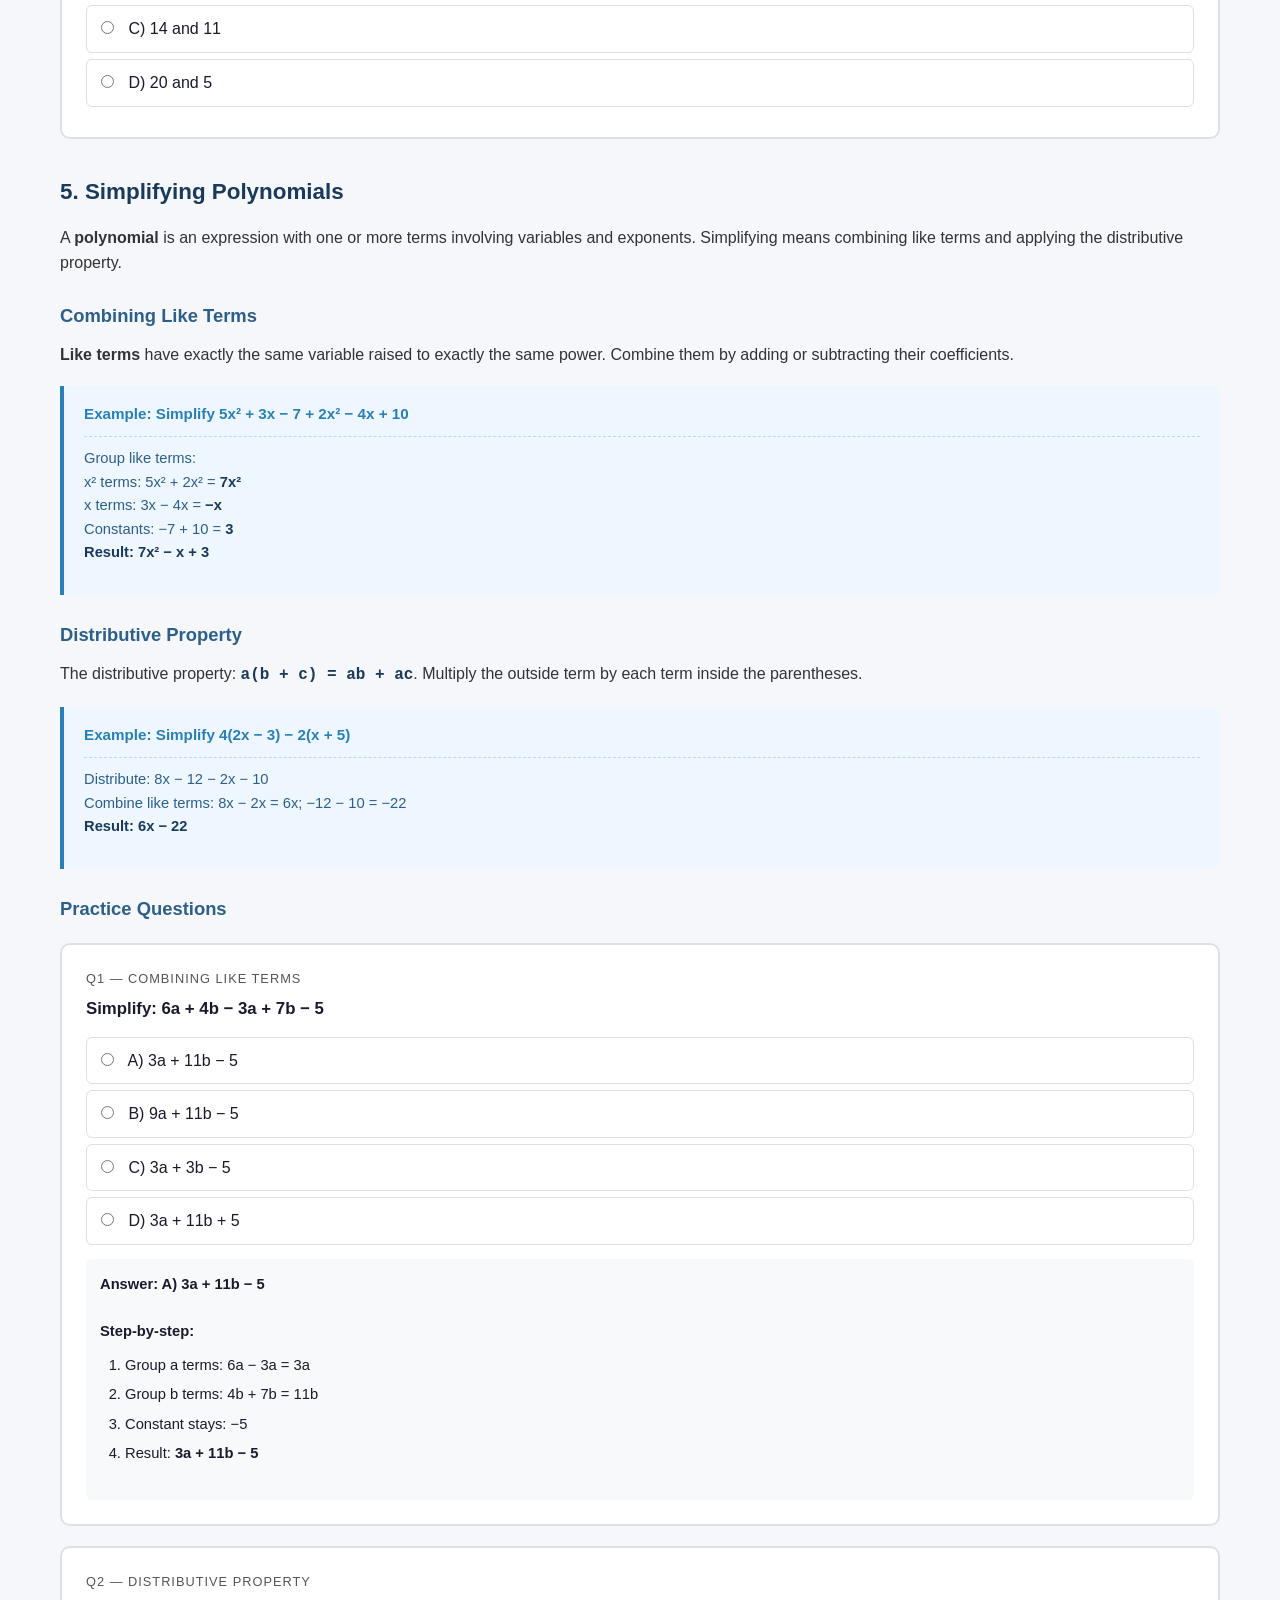
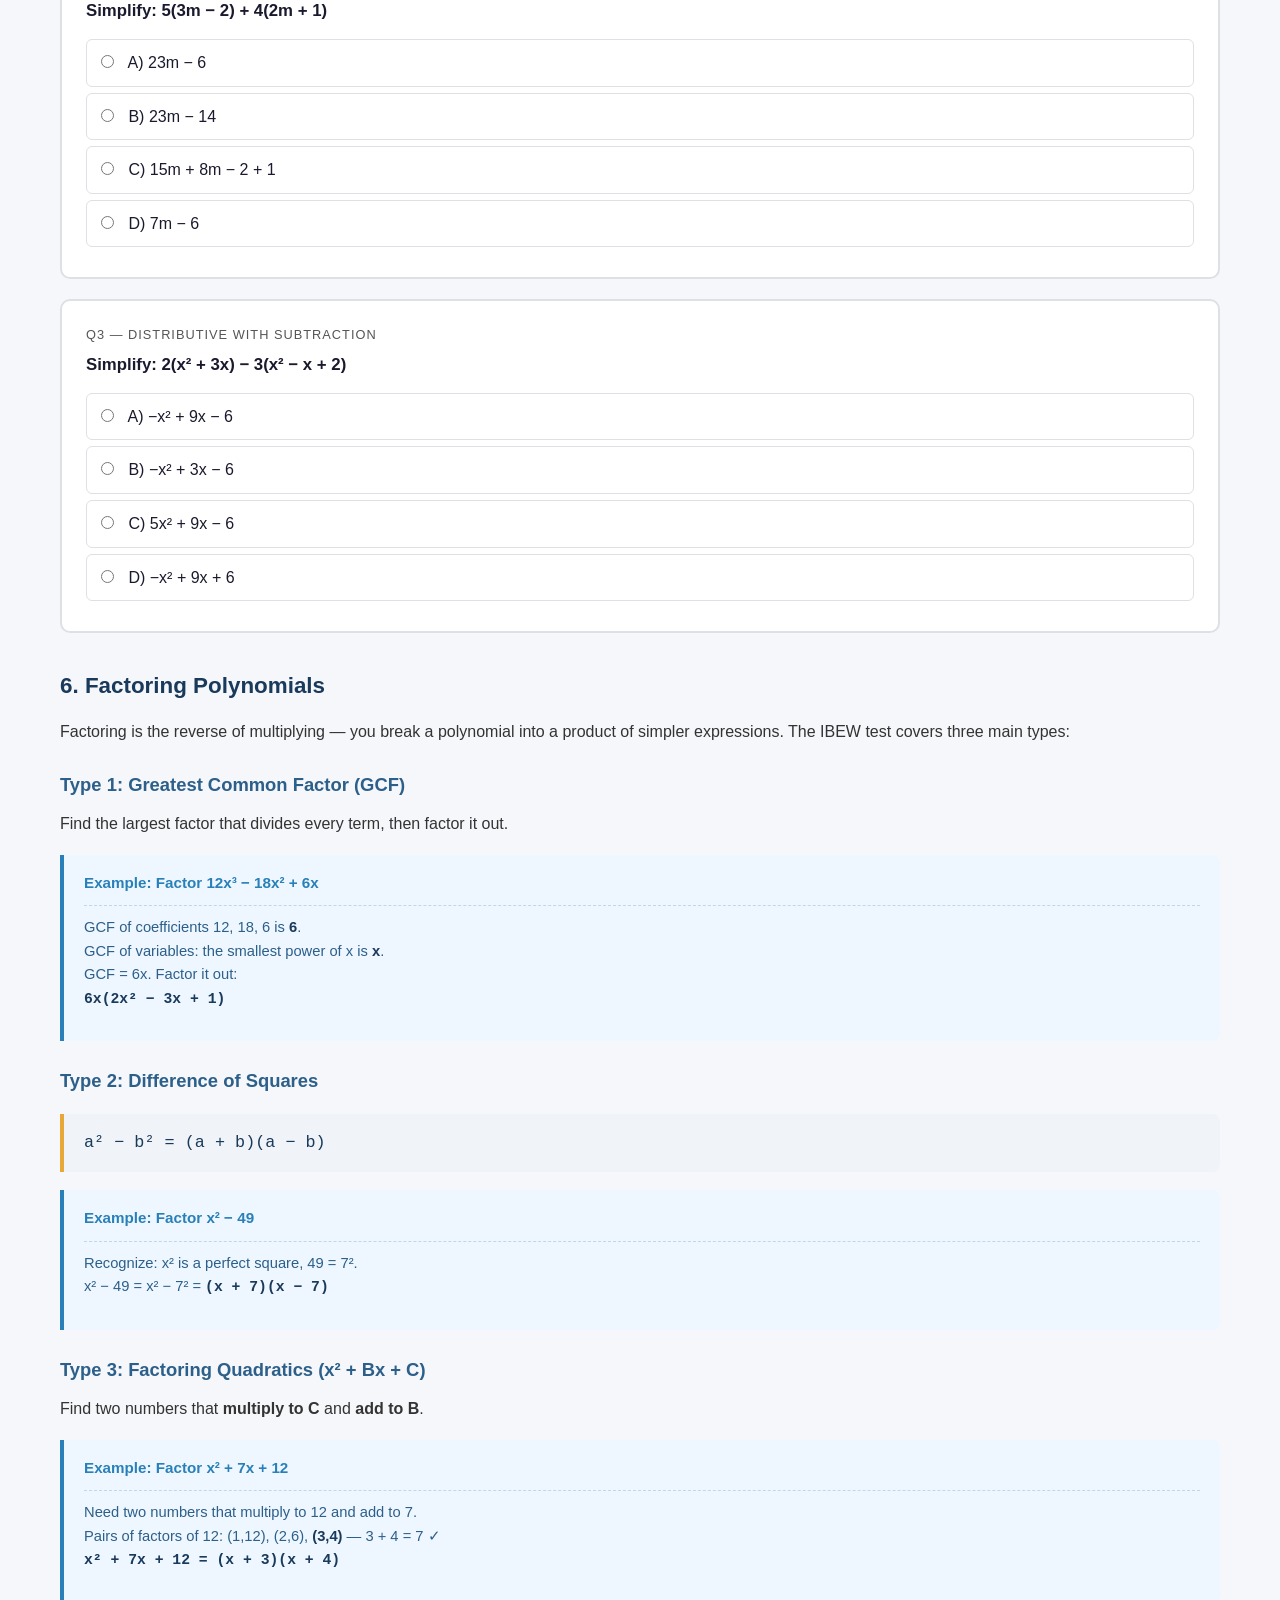
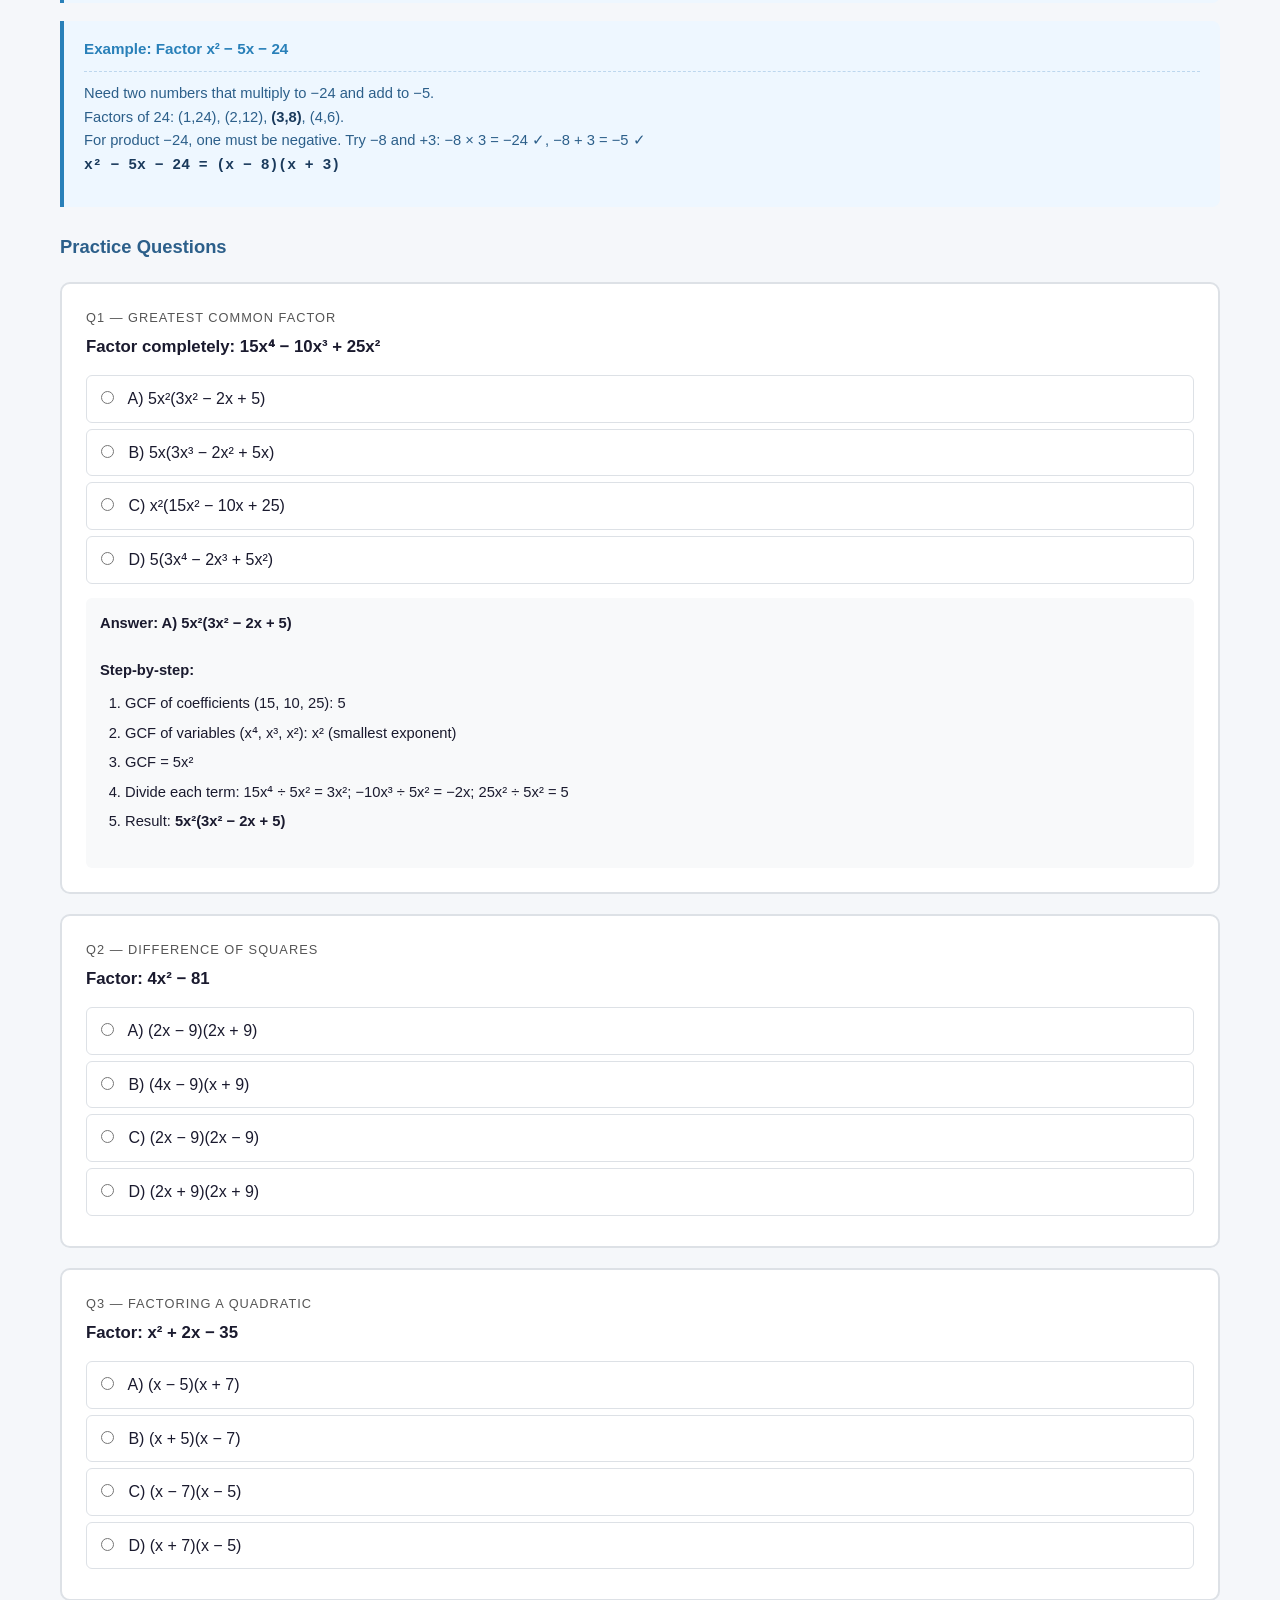
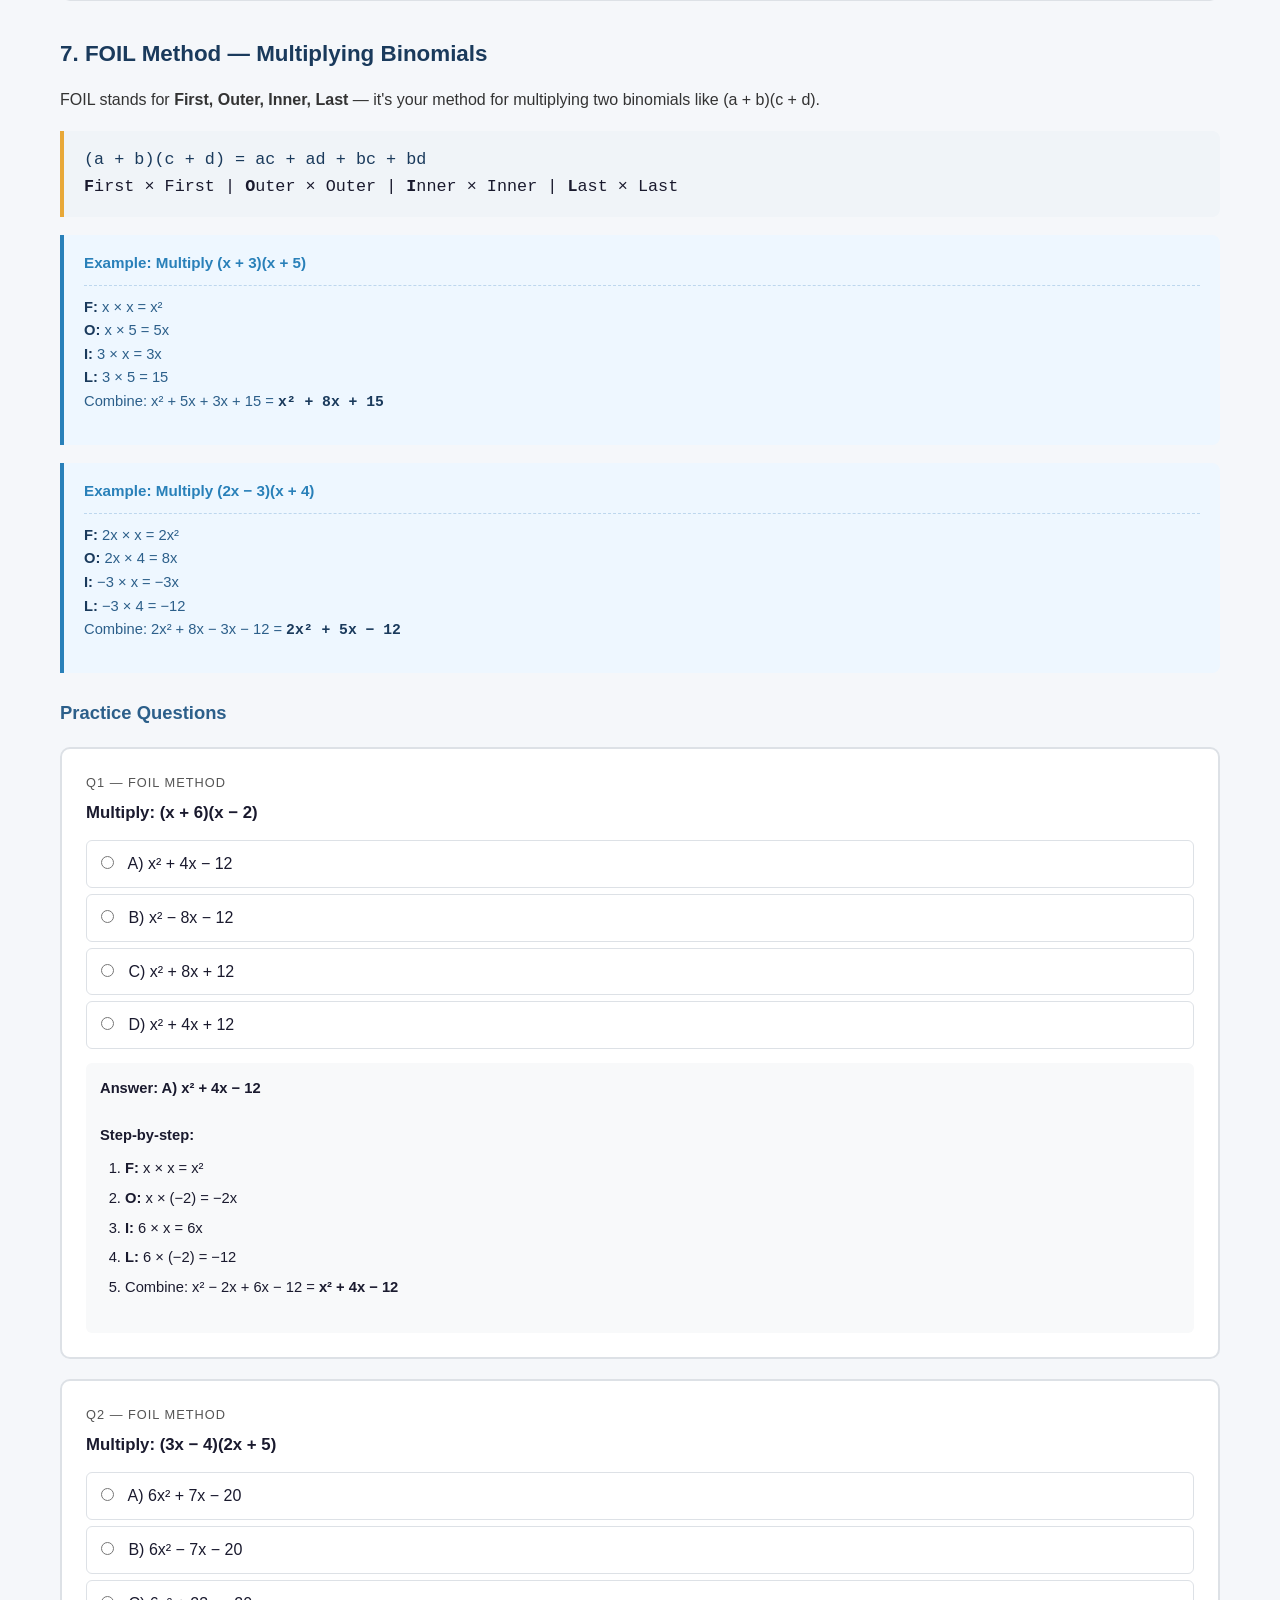
==== commit 63d142b3: "Add 520+ algebra question bank with interactive practice page - Created js/questions.js with 520 alg" ====
--- a/pages/algebra.html
+++ b/pages/algebra.html
@@ -37,6 +37,7 @@
       <a href="algebra.html" class="active">Algebra</a>
       <a href="reading.html">Reading</a>
       <a href="practice-test.html">Practice Test</a>
+      <a href="question-bank.html">Question Bank</a>
       <a href="study-guide.html">Study Guide</a>
     </nav>
   </div>
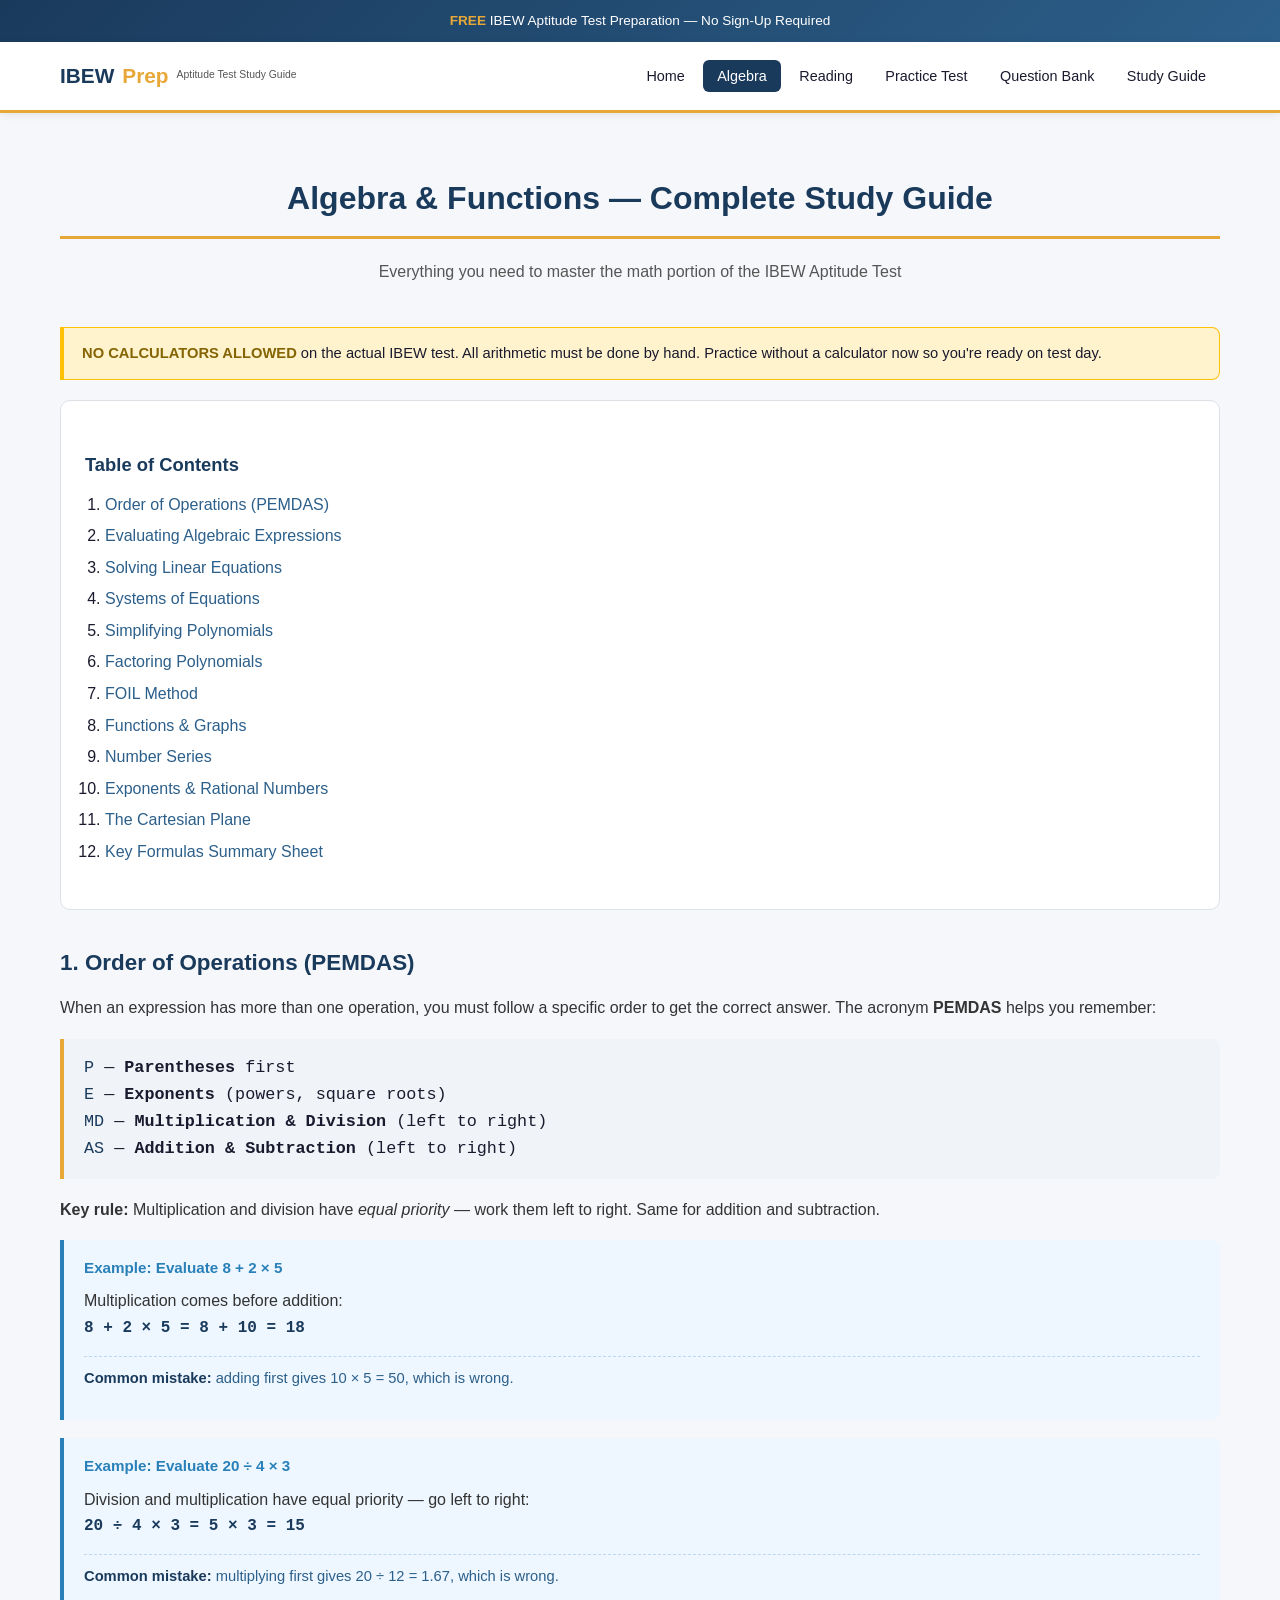
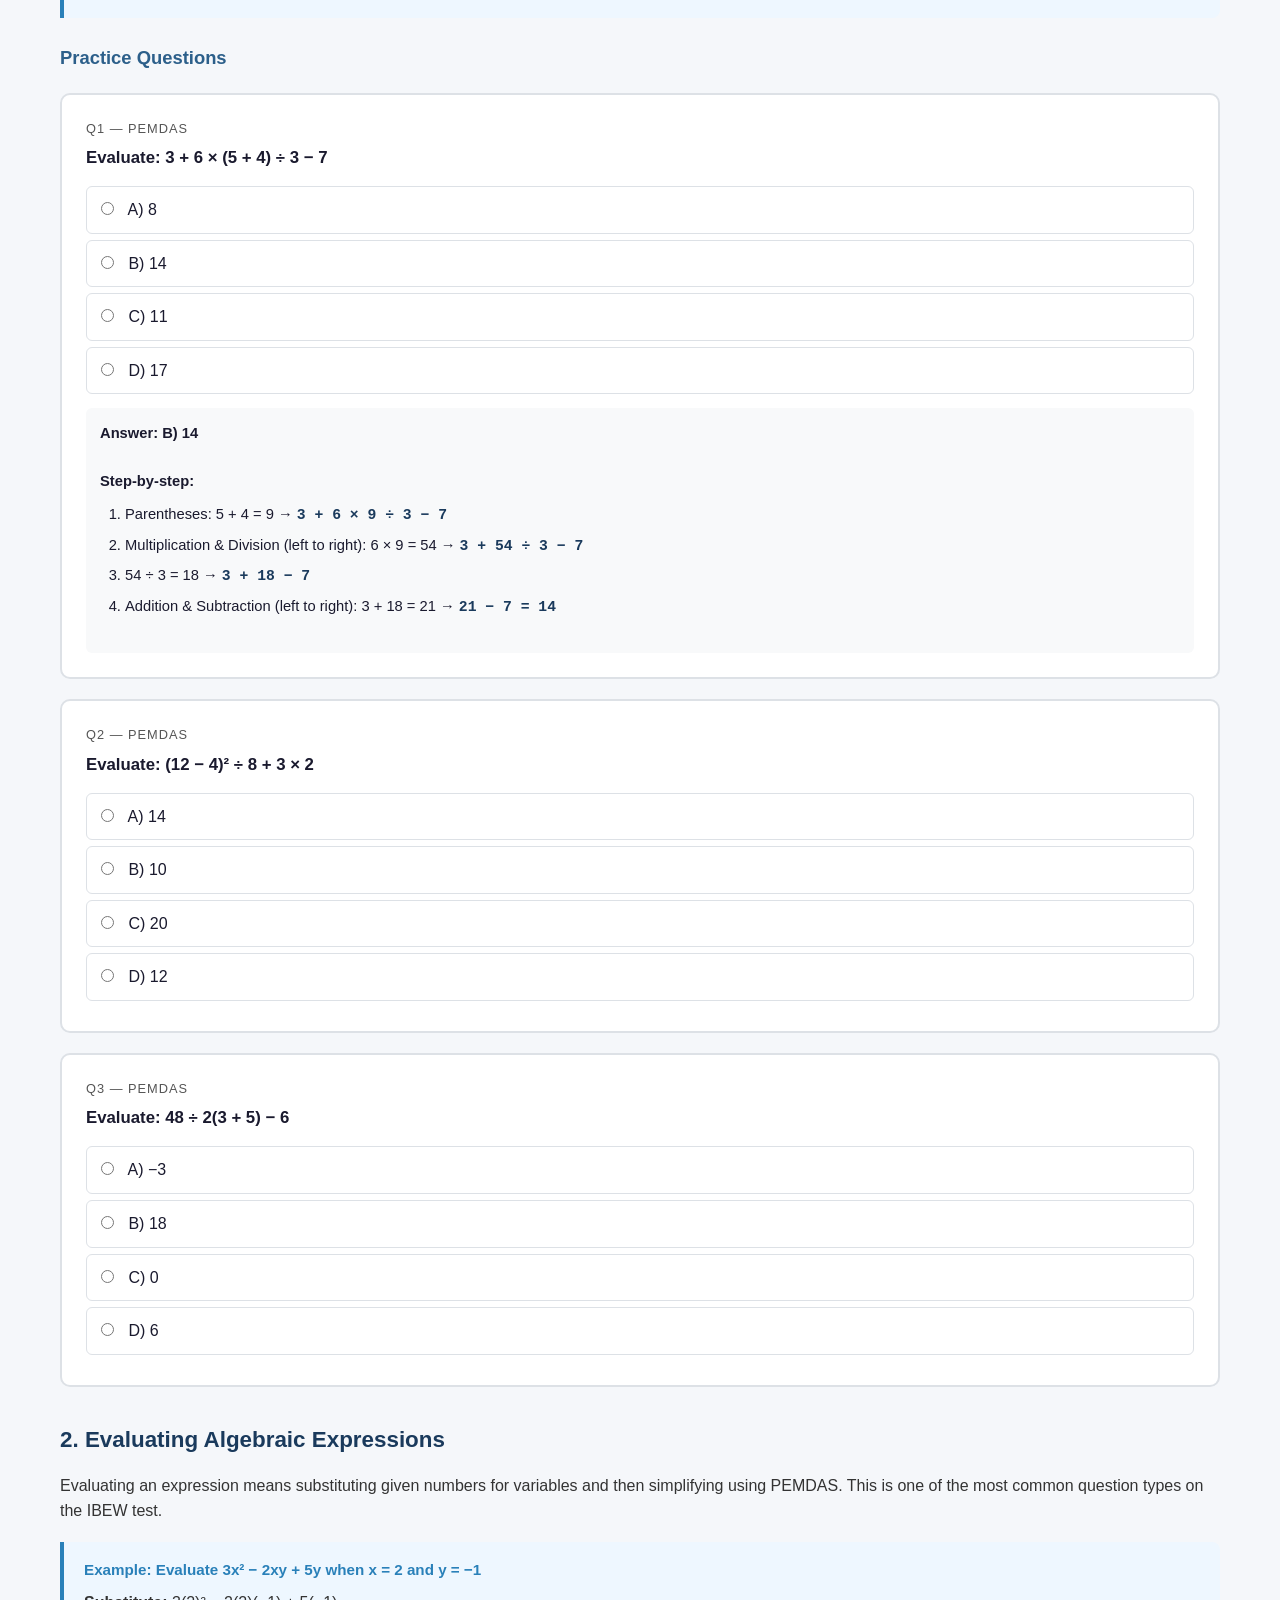
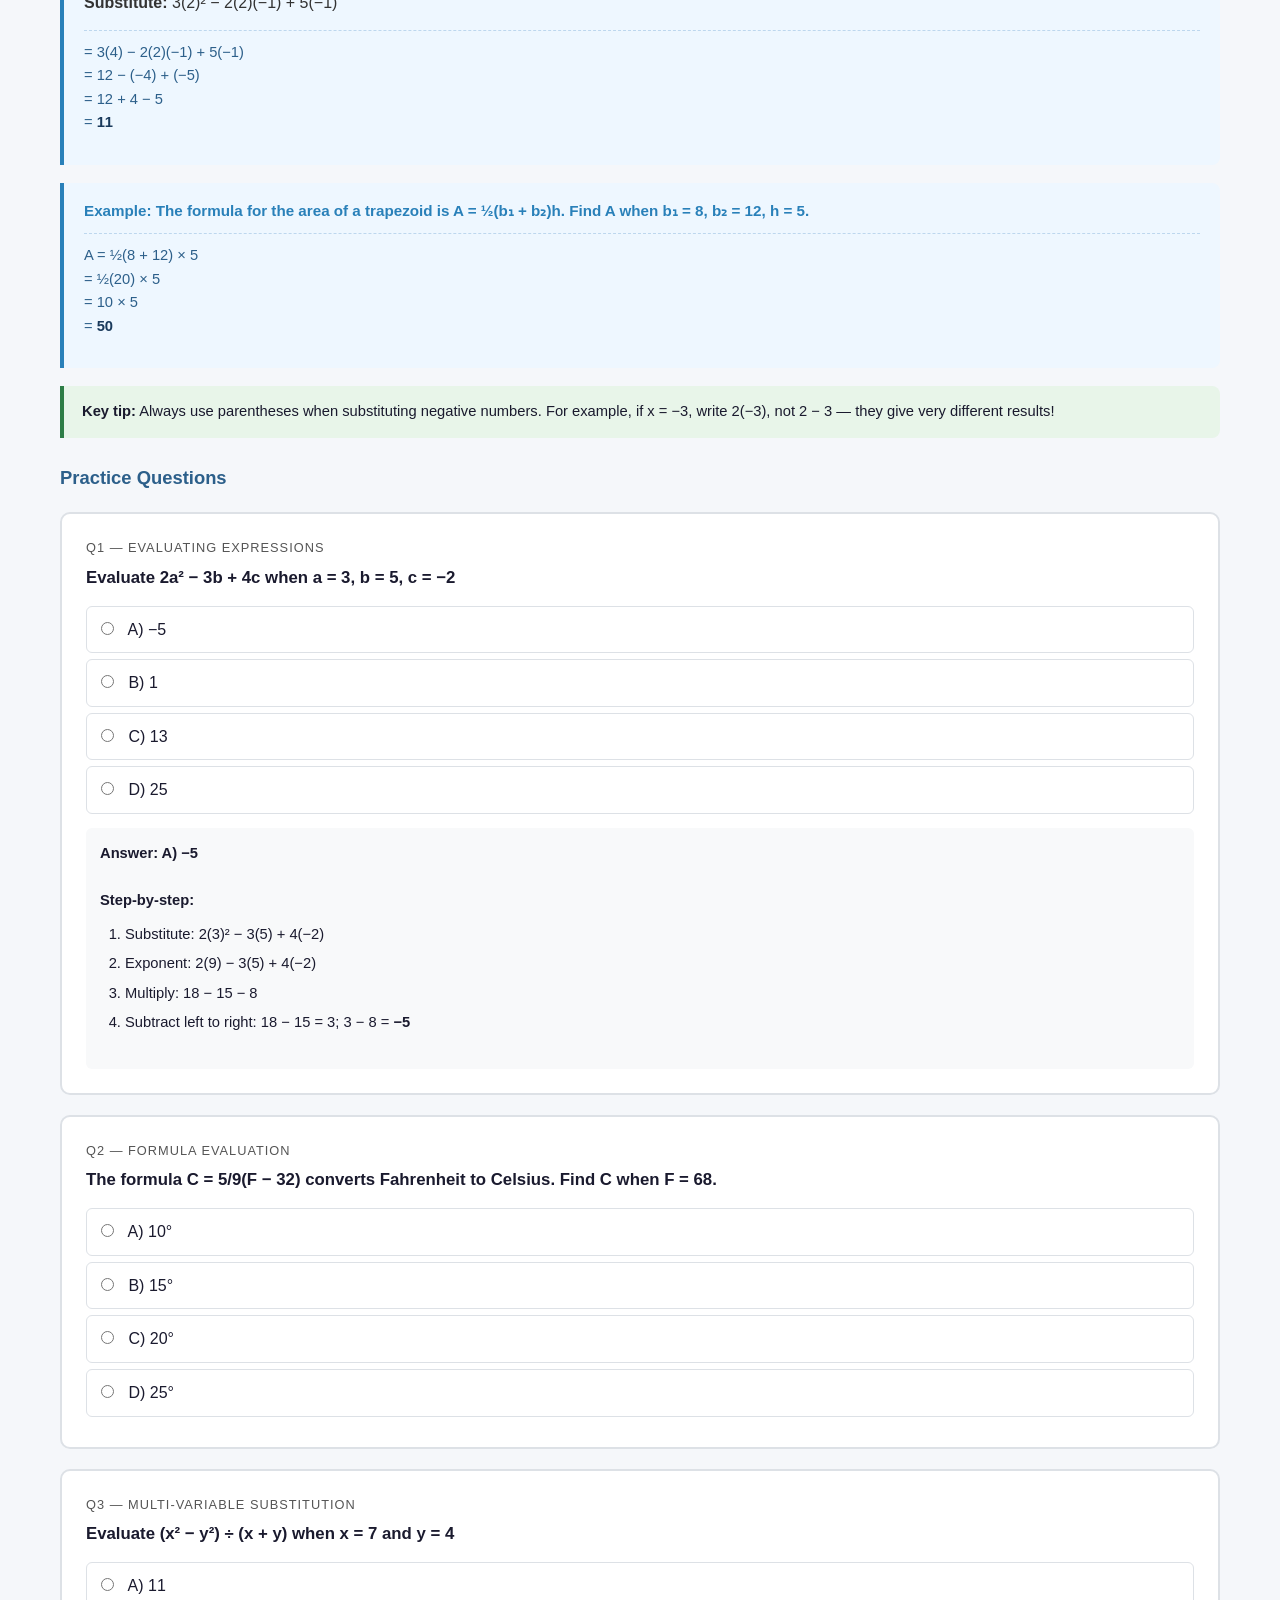
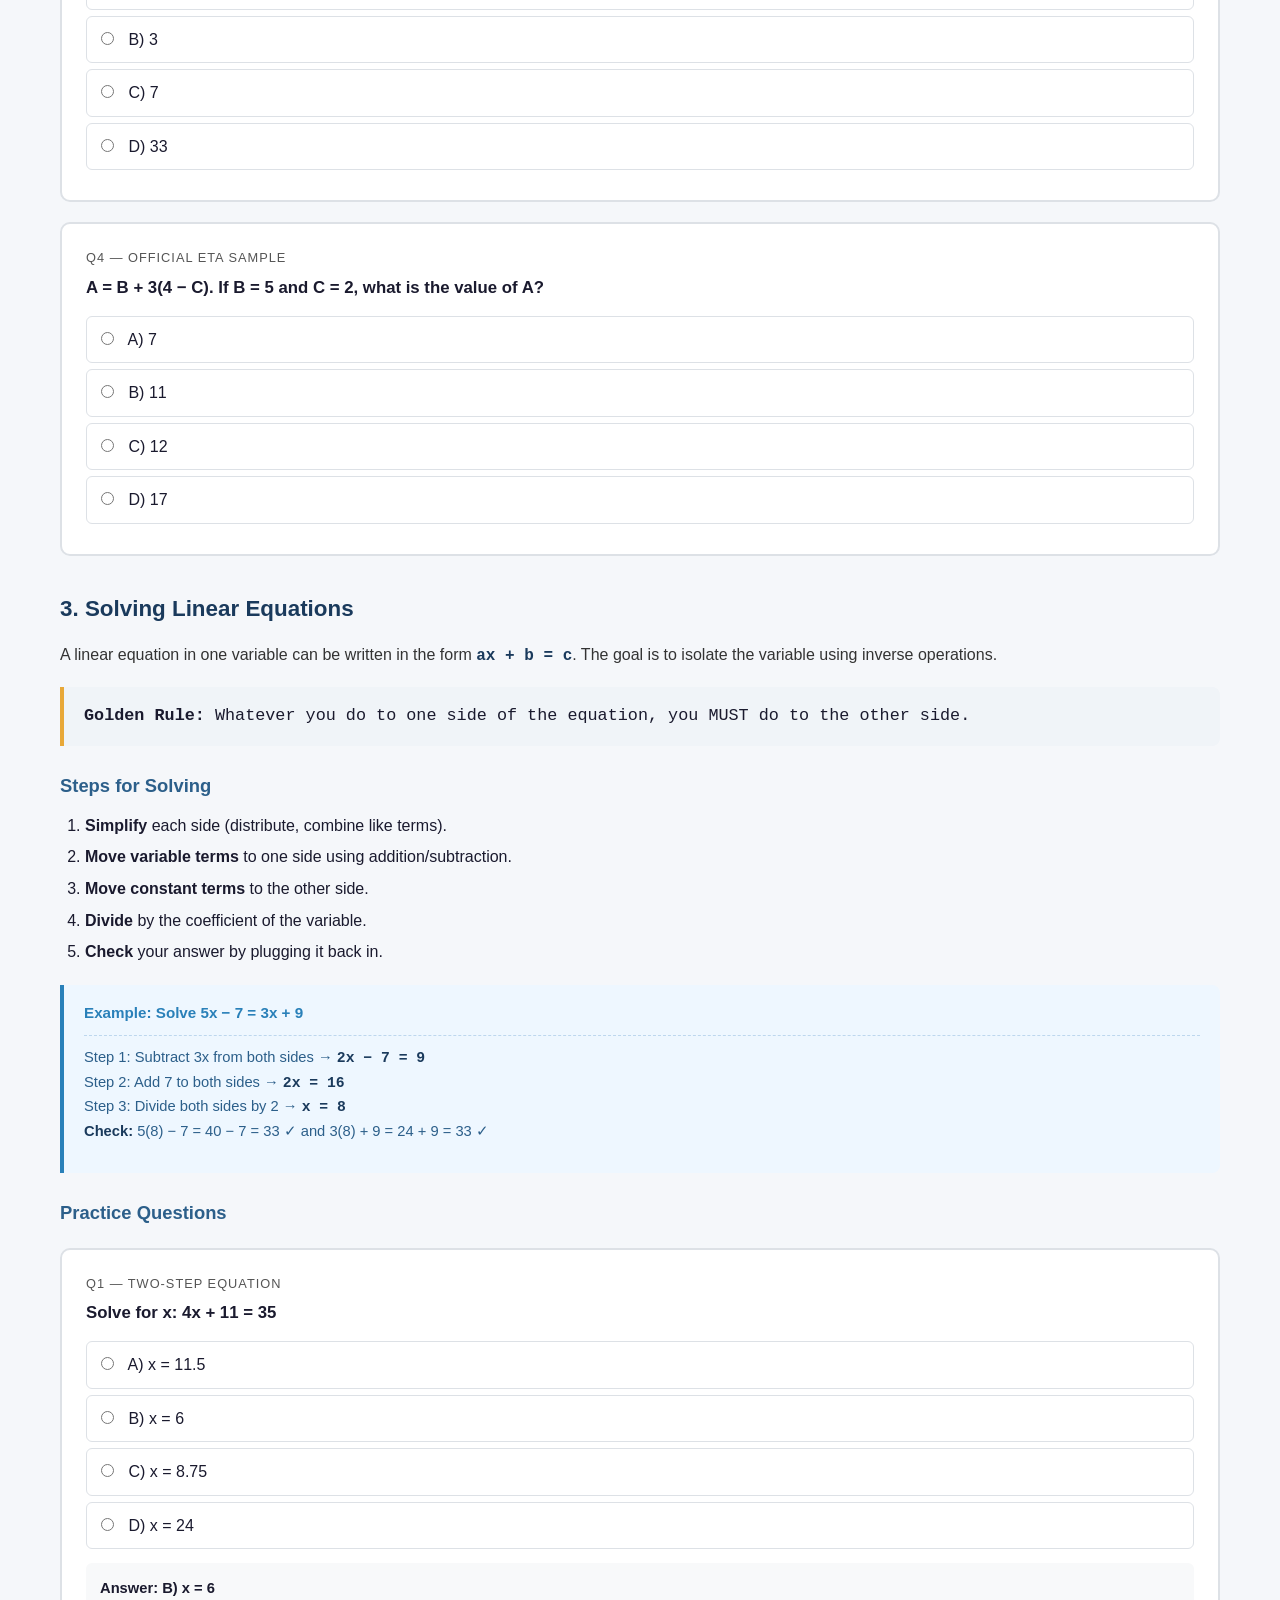
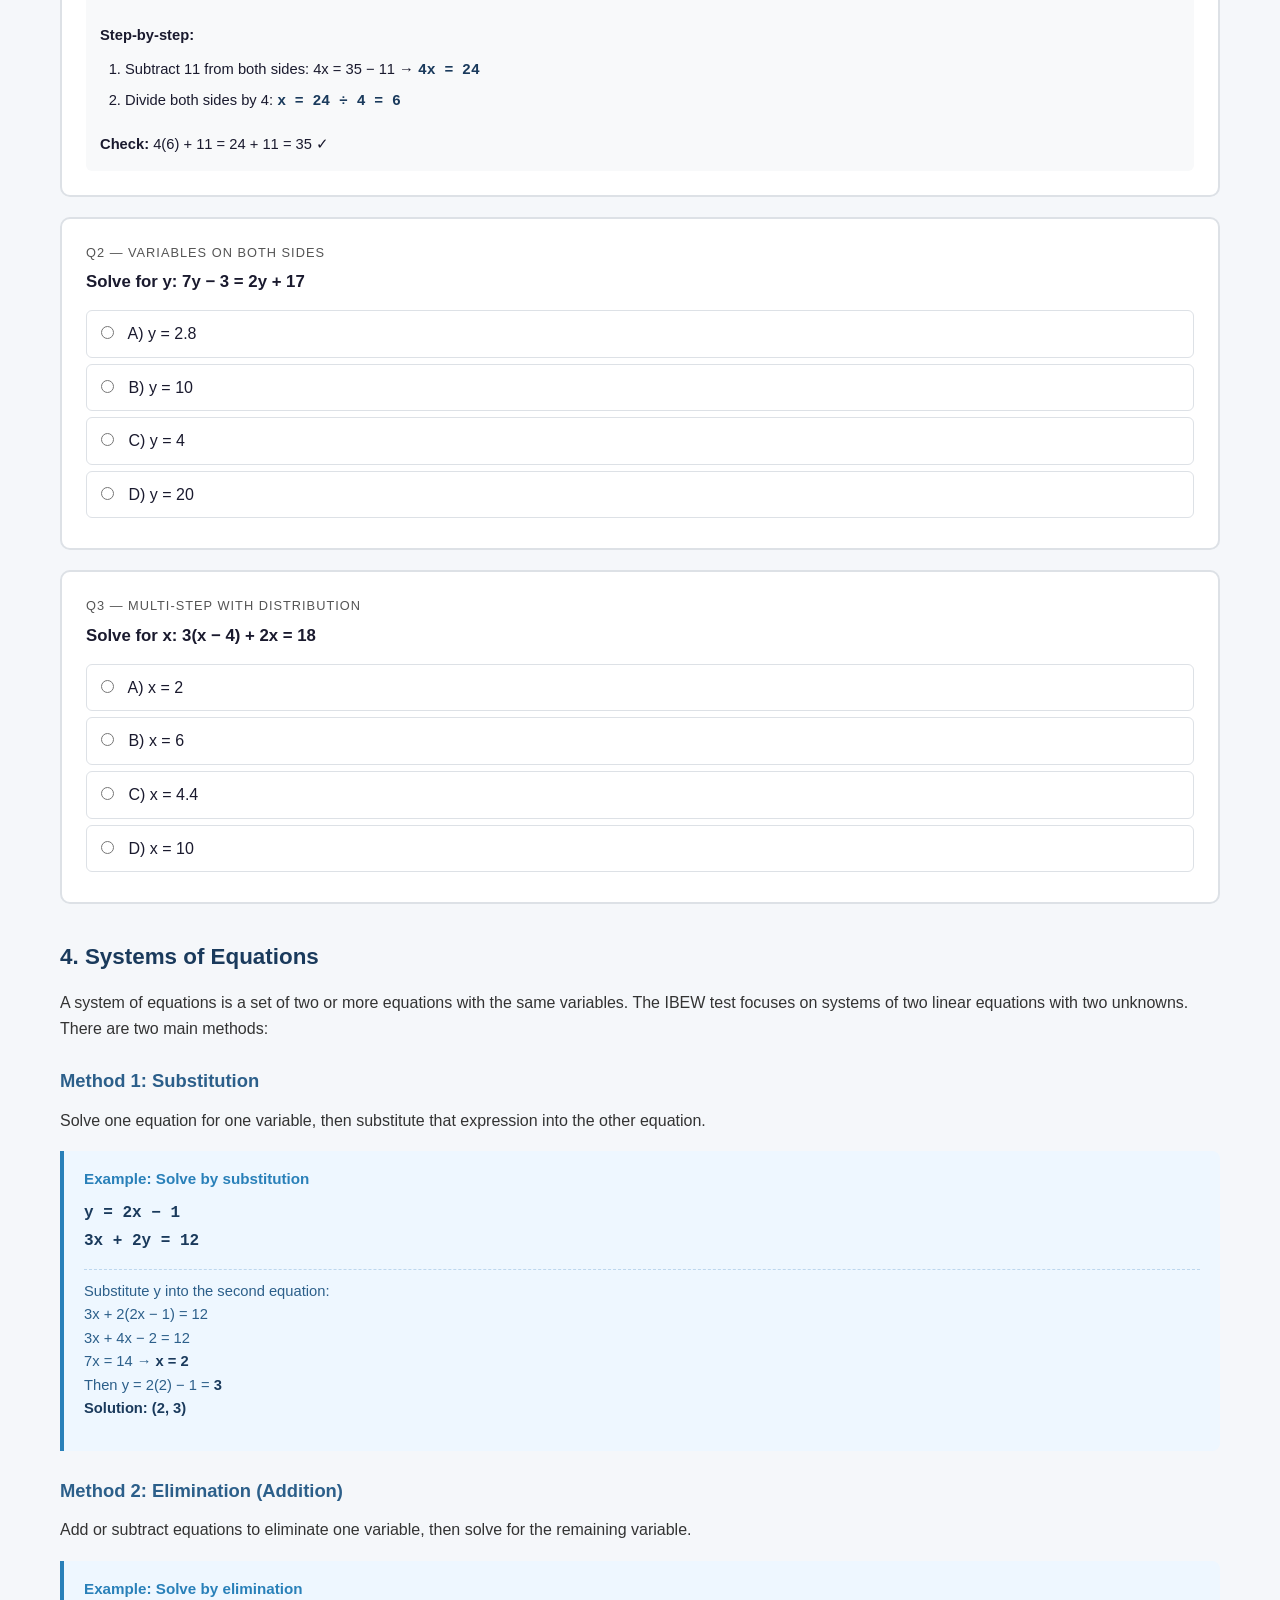
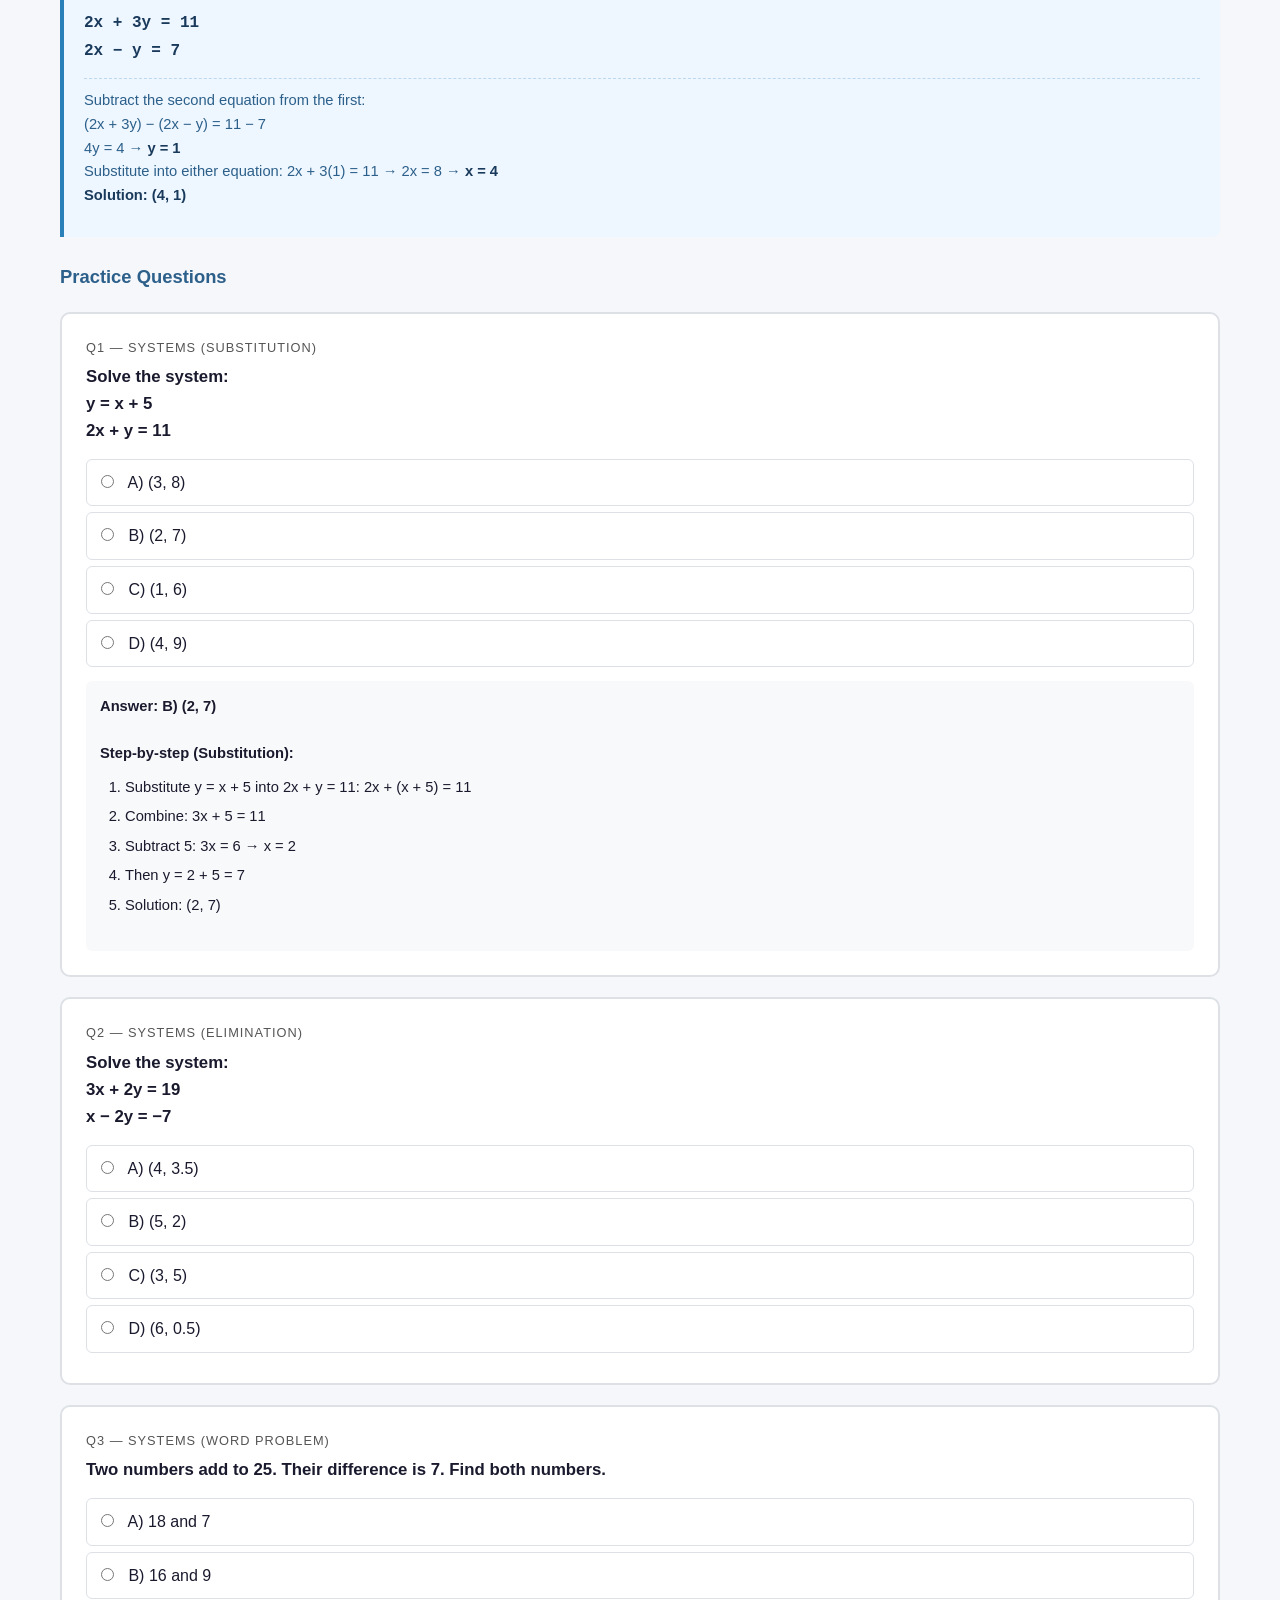
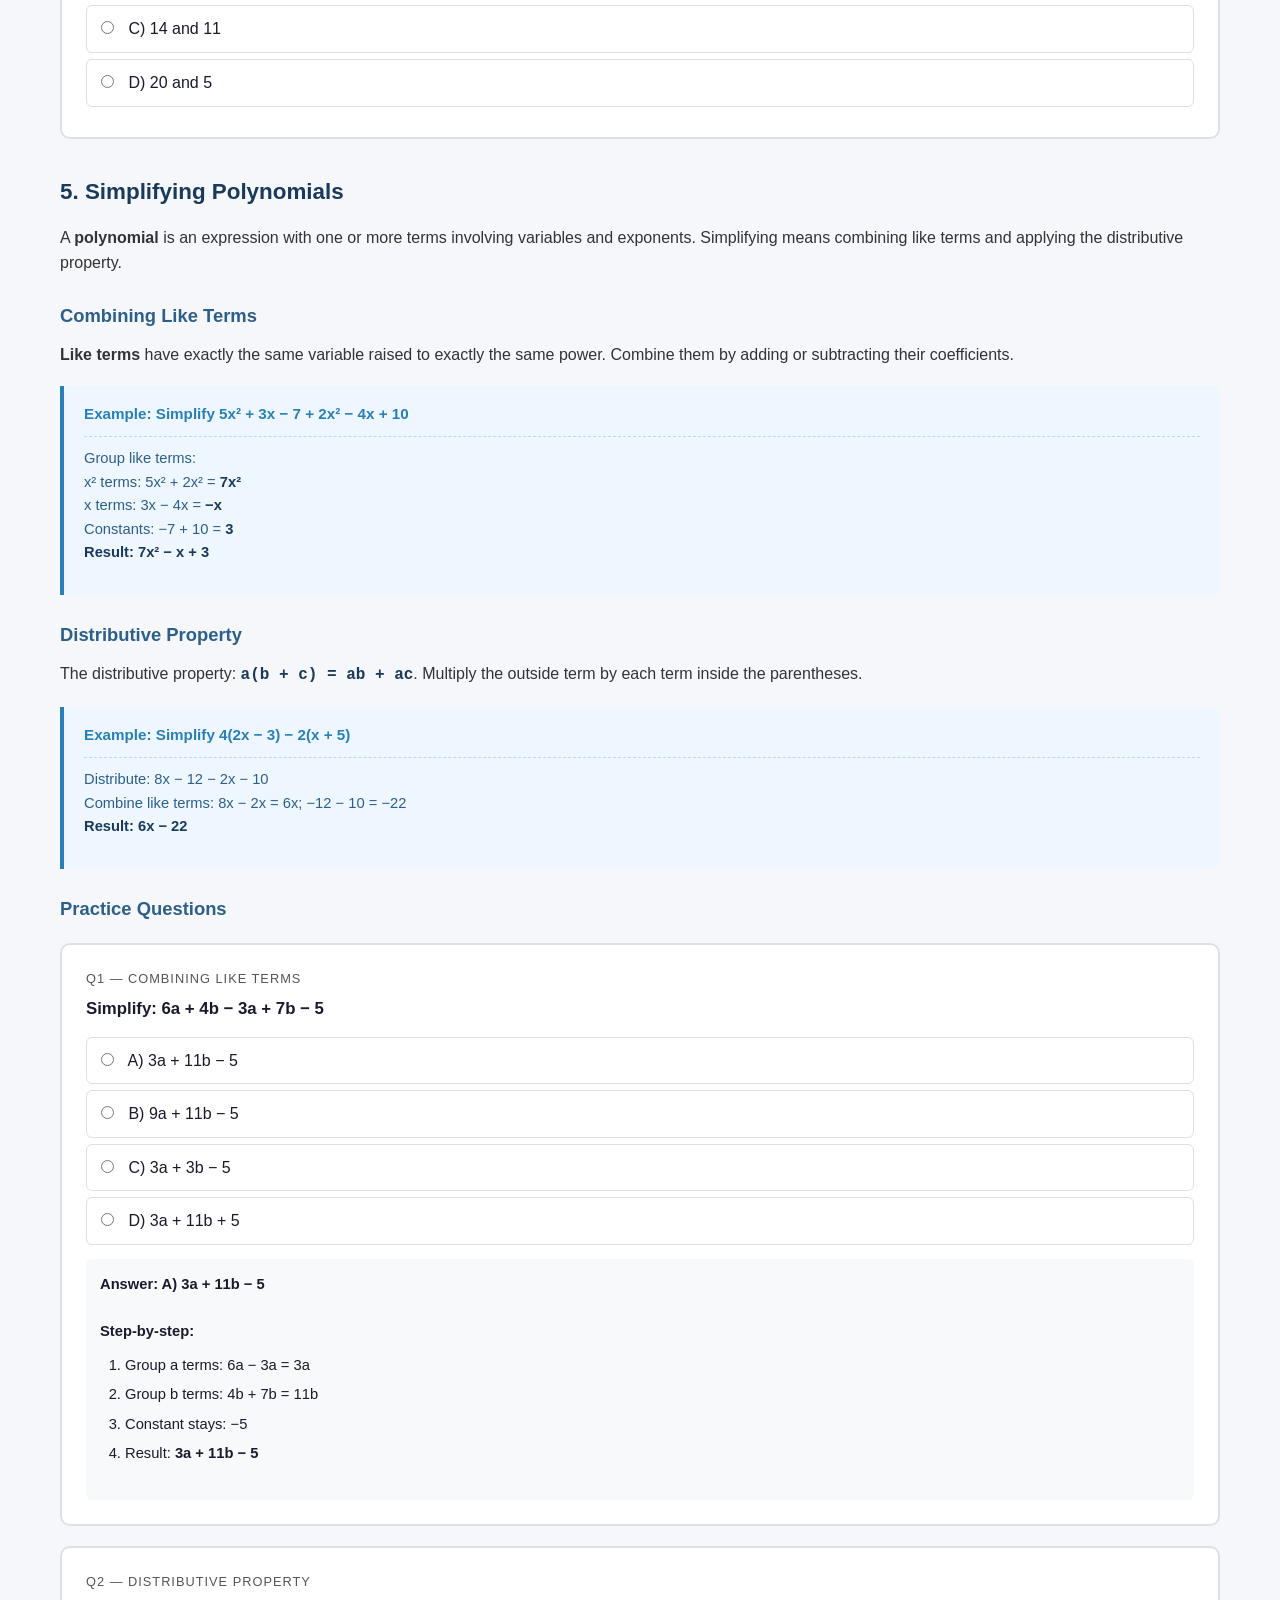
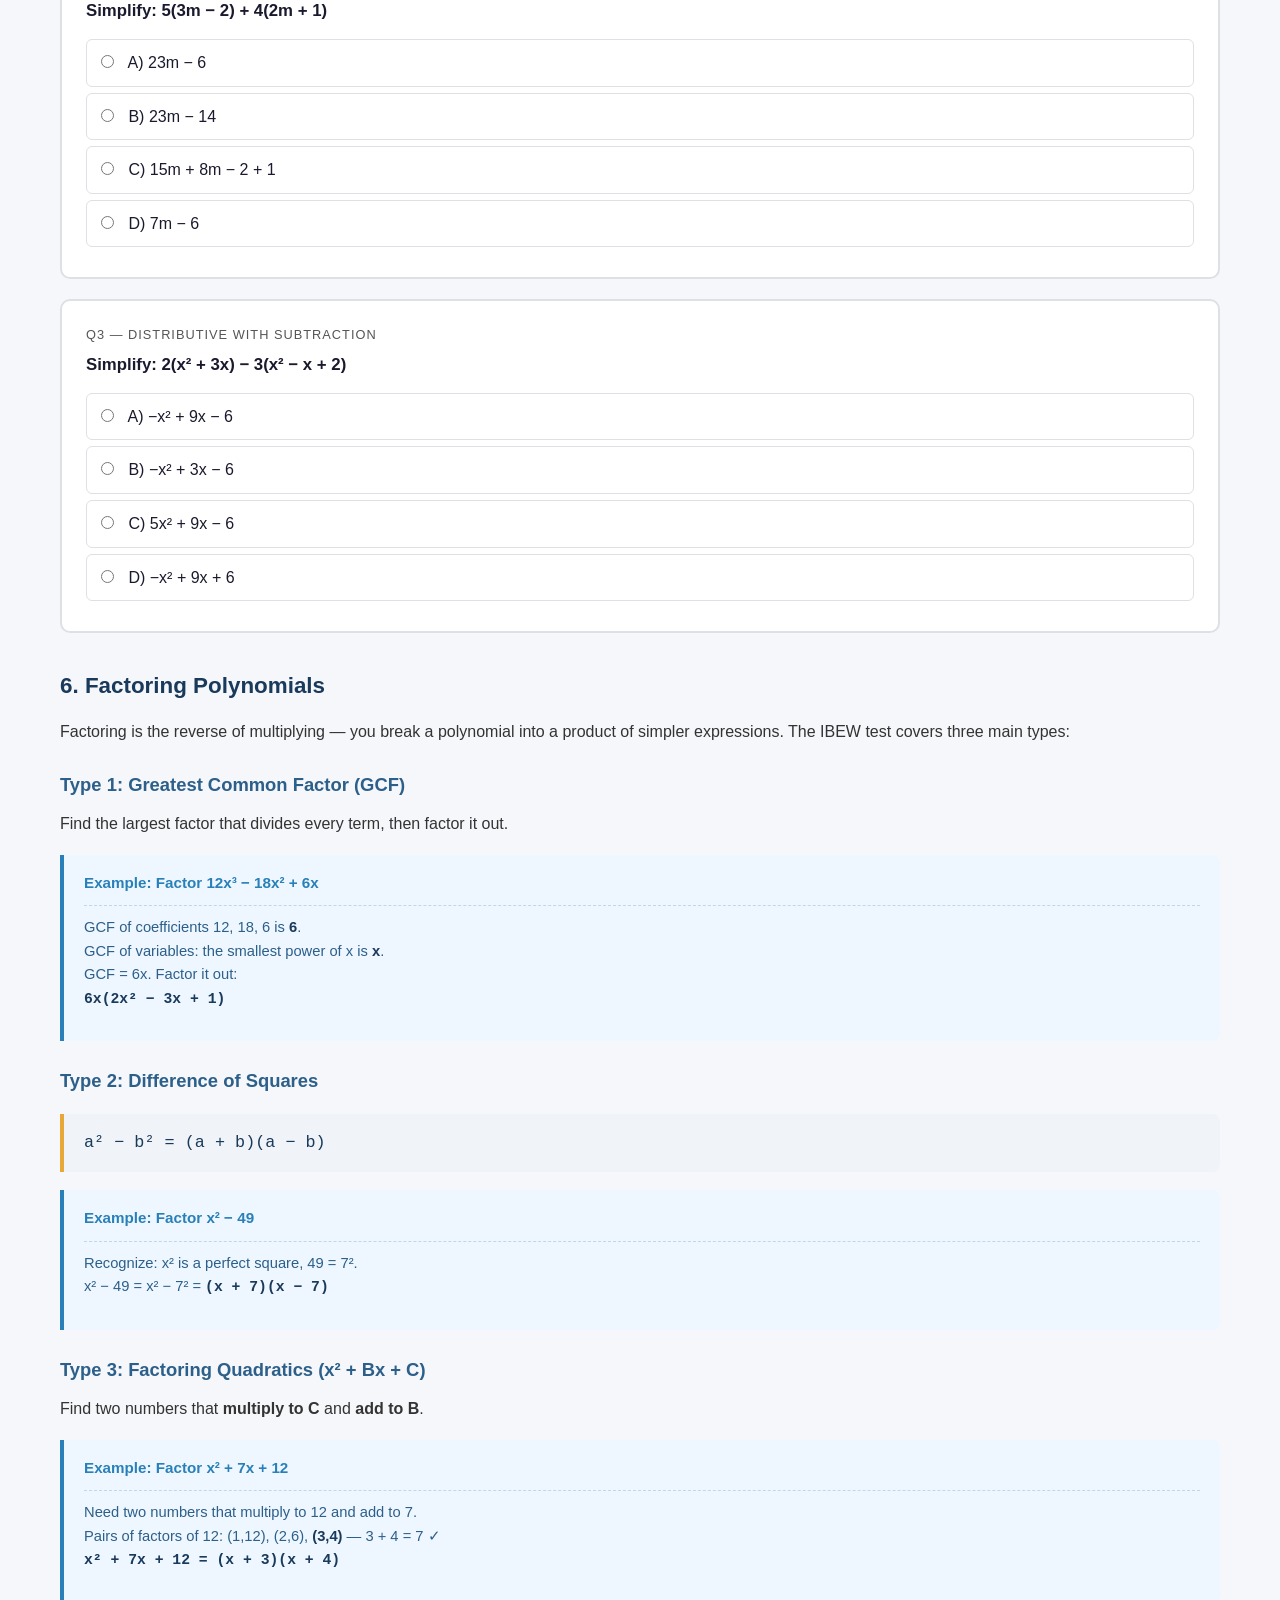
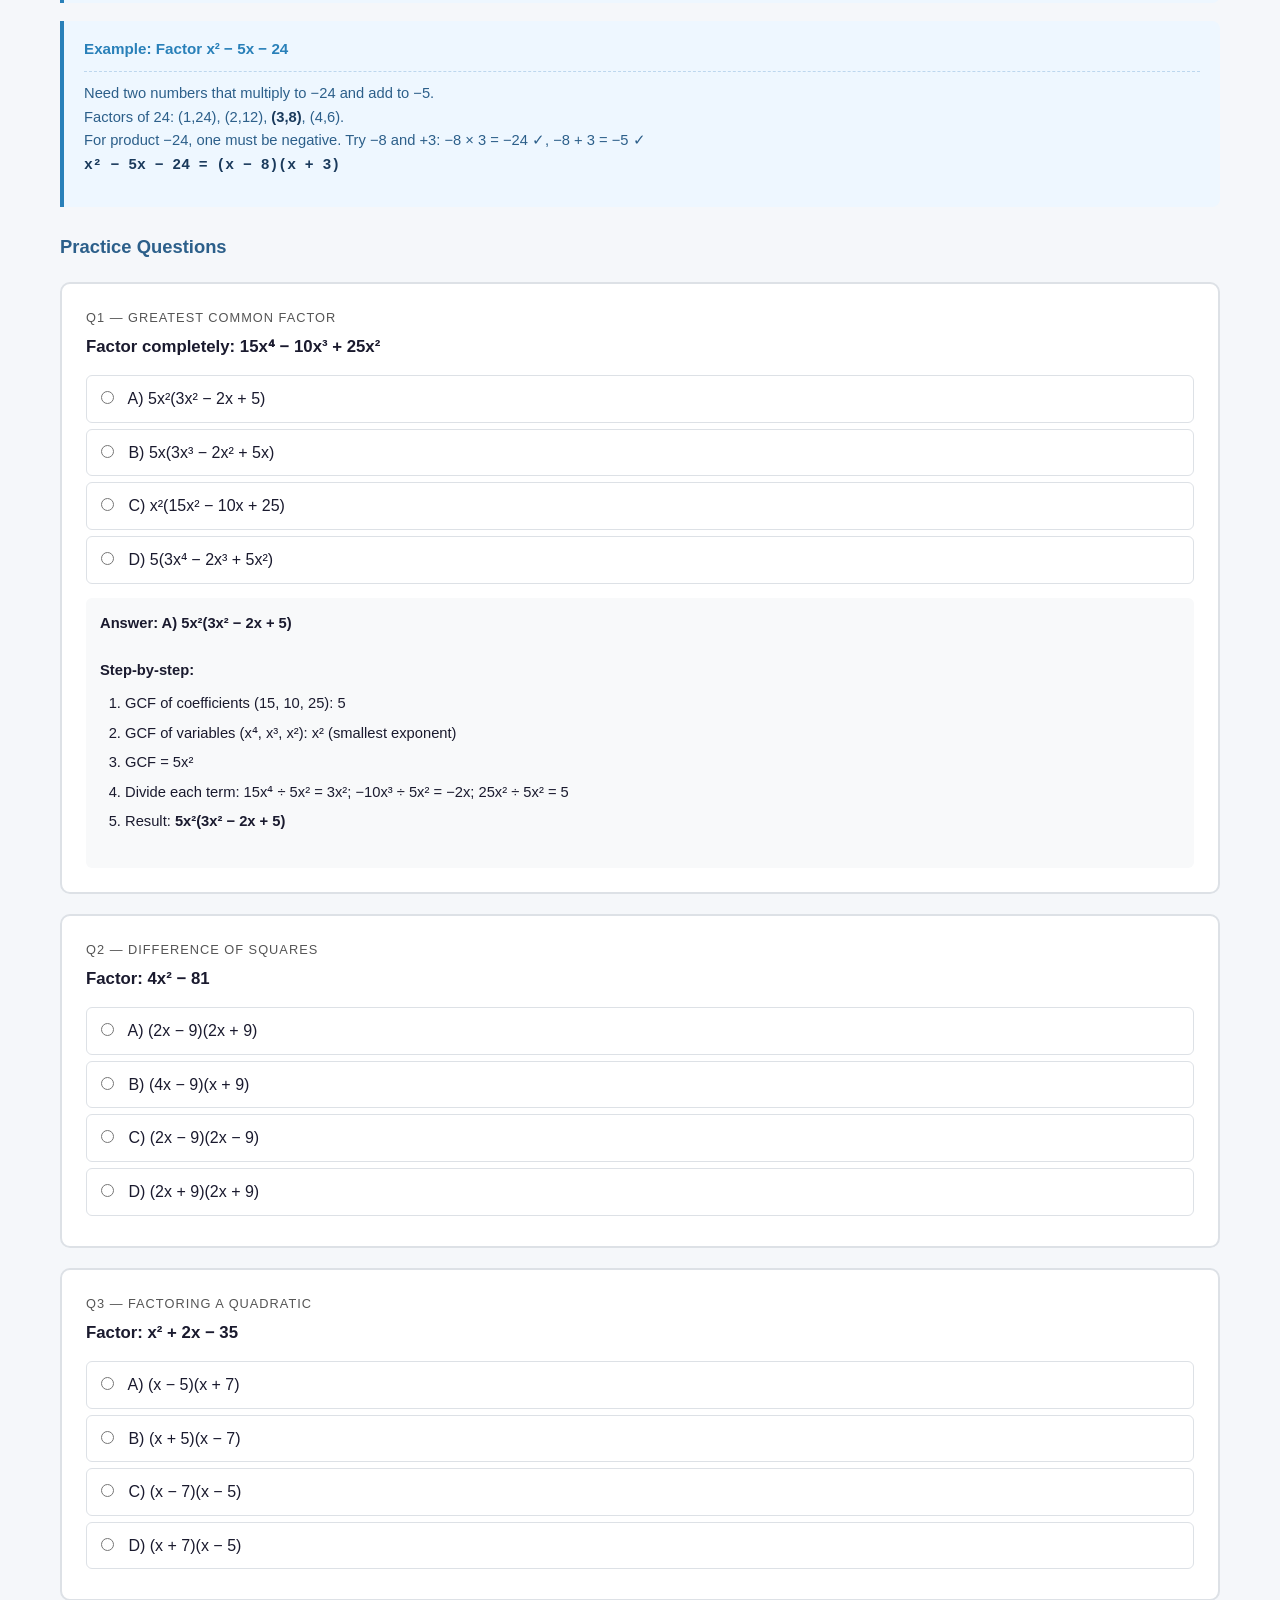
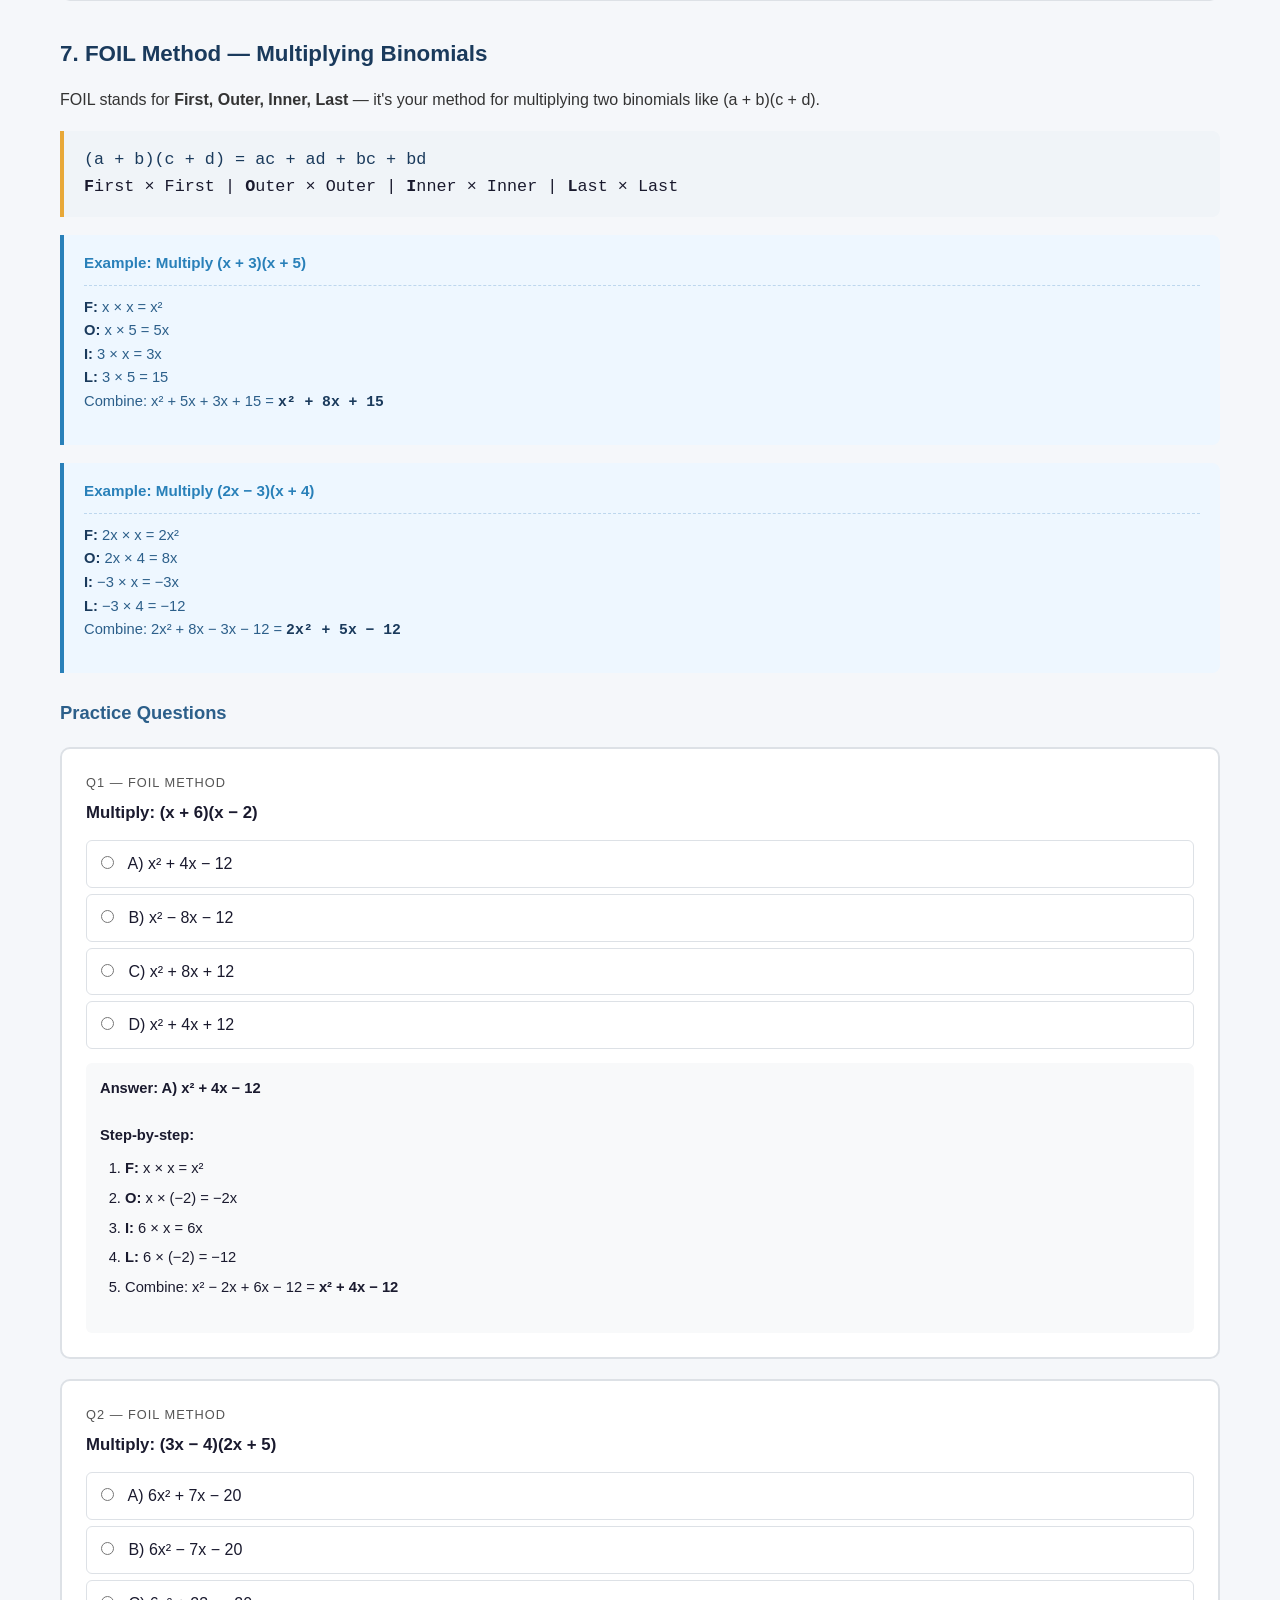
==== commit d200701c: "Fix question bank JS syntax, make random/1-per-page default, remove all emoji site-wide - Fixed miss" ====
--- a/pages/algebra.html
+++ b/pages/algebra.html
@@ -22,14 +22,14 @@
 
 <!-- === TOP BANNER === -->
 <div class="top-banner">
-  ⚡ <strong>FREE</strong> IBEW Aptitude Test Preparation — No Sign-Up Required
+  <strong>FREE</strong> IBEW Aptitude Test Preparation — No Sign-Up Required
 </div>
 
 <!-- === HEADER === -->
 <header>
   <div class="header-inner">
     <a href="../index.html" class="logo">
-      ⚡ IBEW<span>Prep</span>
+      IBEW<span>Prep</span>
       <span class="sub">Aptitude Test Study Guide</span>
     </a>
     <nav>
@@ -55,12 +55,12 @@
 
   <!-- === CALCULATOR WARNING === -->
   <div class="warning-box">
-    <strong>⚠ NO CALCULATORS ALLOWED</strong> on the actual IBEW test. All arithmetic must be done by hand. Practice without a calculator now so you're ready on test day.
+    <strong>NO CALCULATORS ALLOWED</strong> on the actual IBEW test. All arithmetic must be done by hand. Practice without a calculator now so you're ready on test day.
   </div>
 
   <!-- === TABLE OF CONTENTS === -->
   <div class="toc">
-    <h3>📑 Table of Contents</h3>
+    <h3>Table of Contents</h3>
     <ol>
       <li><a href="#fundamentals">Order of Operations (PEMDAS)</a></li>
       <li><a href="#s2">Evaluating Algebraic Expressions</a></li>
@@ -1382,7 +1382,7 @@
   </div>
 
   <div class="warning-box" style="margin-top: 30px;">
-    <strong>⚠ REMEMBER:</strong> NO CALCULATORS ALLOWED on the actual IBEW Aptitude Test. Practice all problems by hand. Master your times tables up to 12×12. Be comfortable with fraction arithmetic without a calculator.
+    <strong>REMEMBER:</strong> NO CALCULATORS ALLOWED on the actual IBEW Aptitude Test. Practice all problems by hand. Master your times tables up to 12×12. Be comfortable with fraction arithmetic without a calculator.
   </div>
 </section>
 
@@ -1390,7 +1390,7 @@
 <!-- SECTION 13: FREE RESOURCES                                    -->
 <!-- ============================================================ -->
 <section id="resources">
-  <h2>📚 Free Resources</h2>
+  <h2>Free Resources</h2>
   <p>Continue practicing with these excellent free resources:</p>
   <ul>
     <li><a href="https://www.khanacademy.org/math/algebra" target="_blank" rel="noopener">Khan Academy — Algebra 1</a> — Free video lessons and interactive practice problems covering all the algebra topics on the IBEW test.</li>
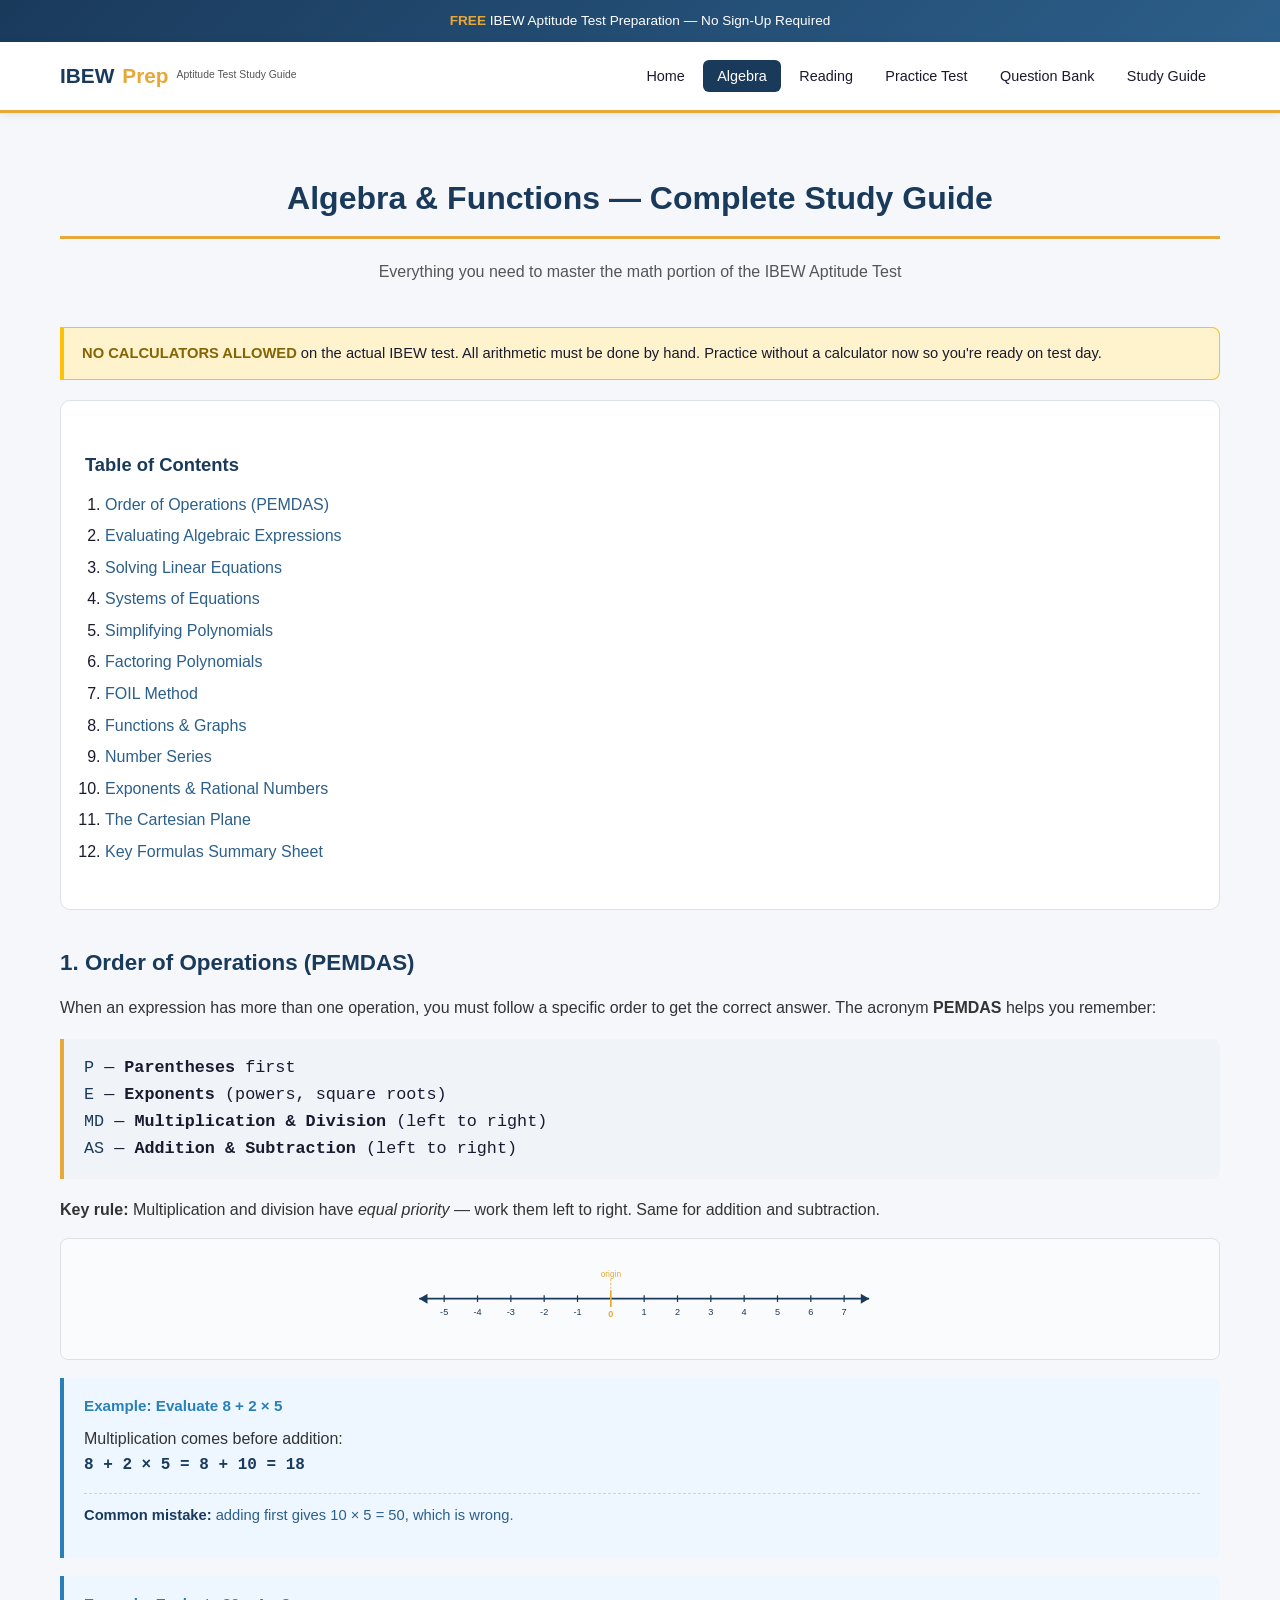
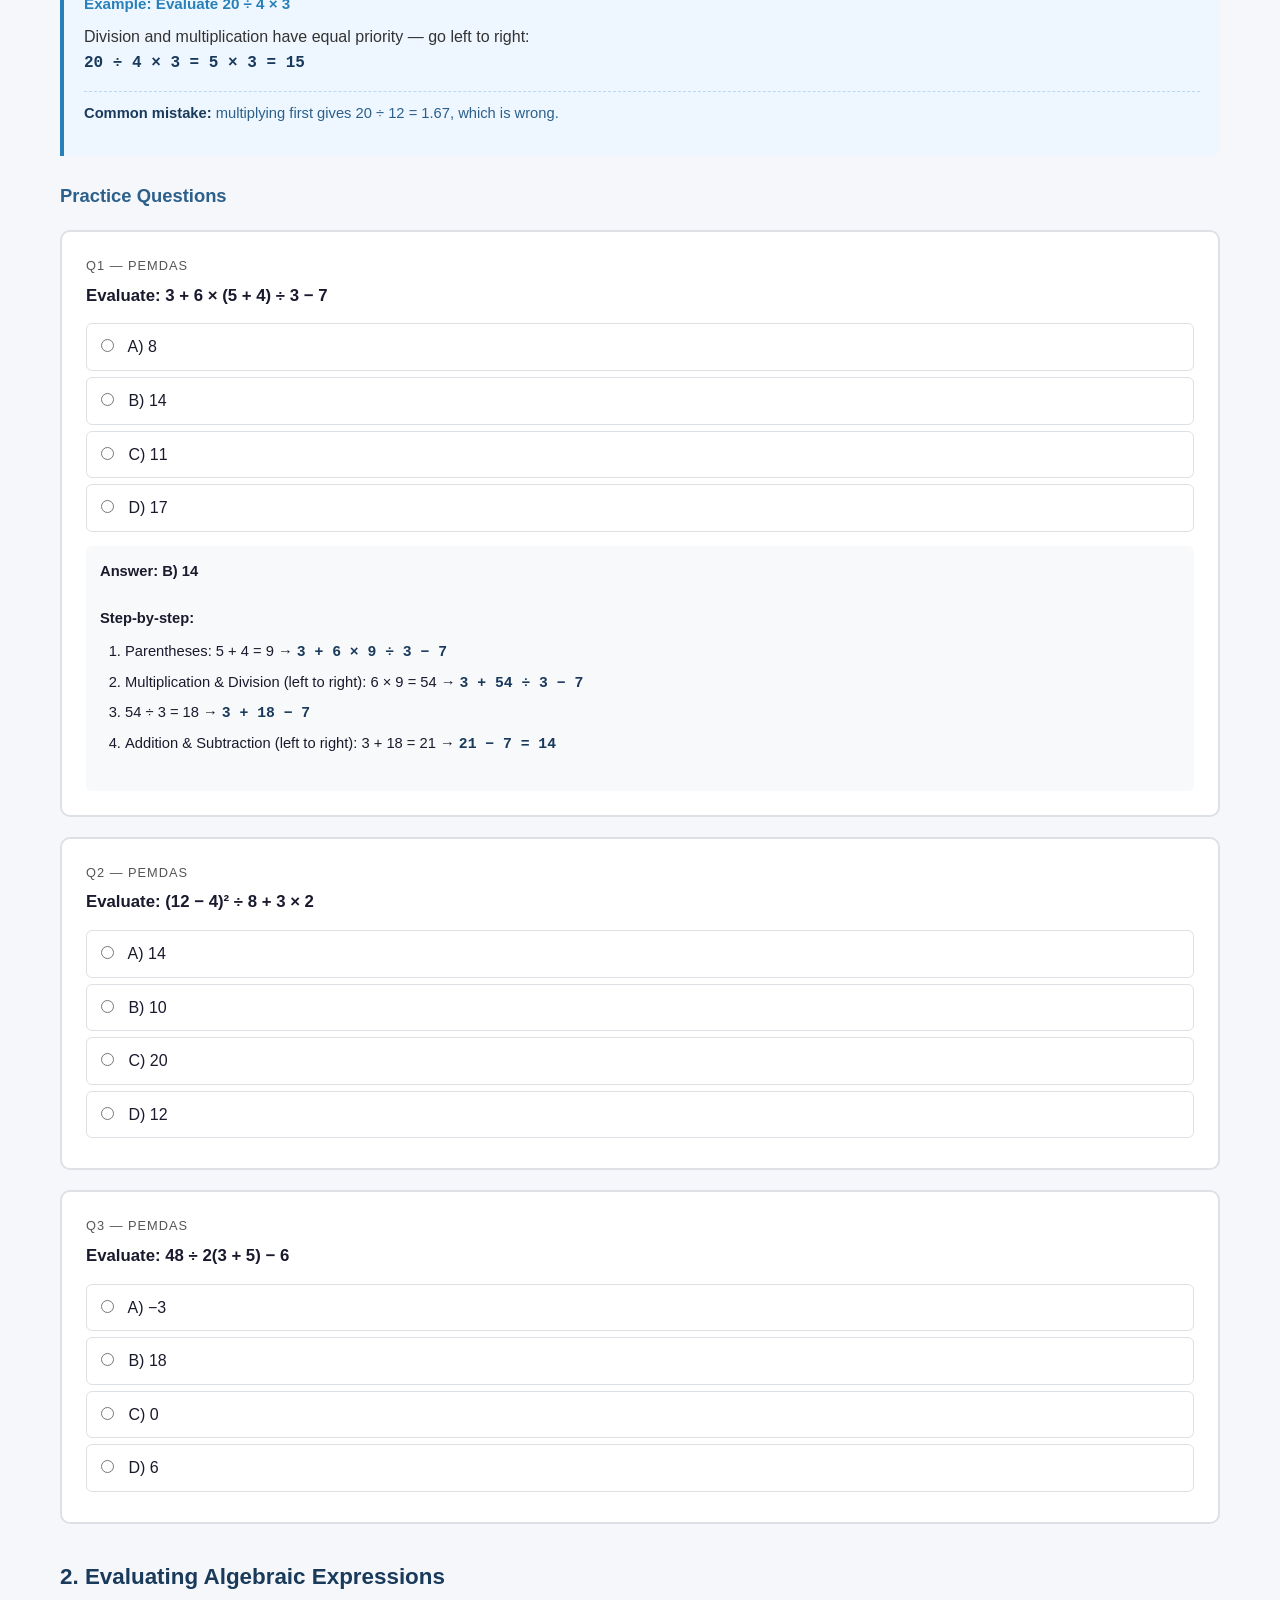
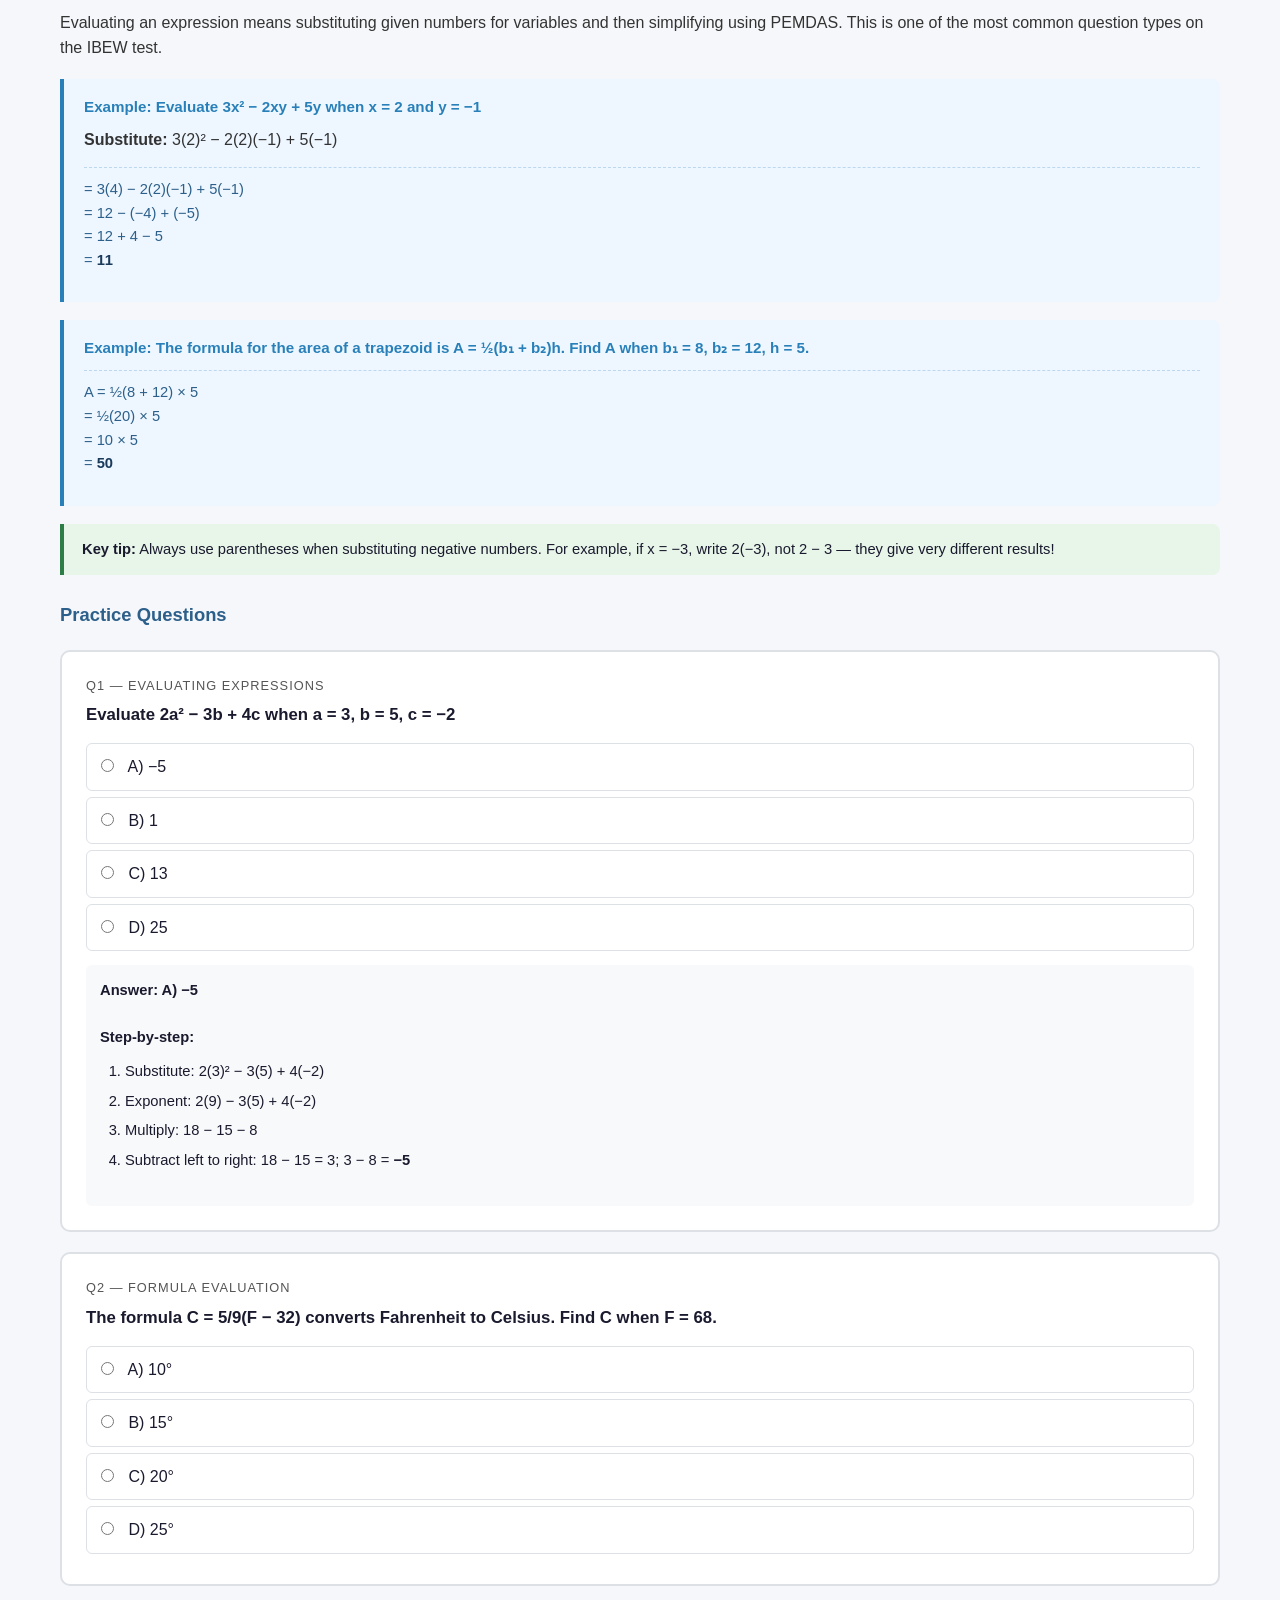
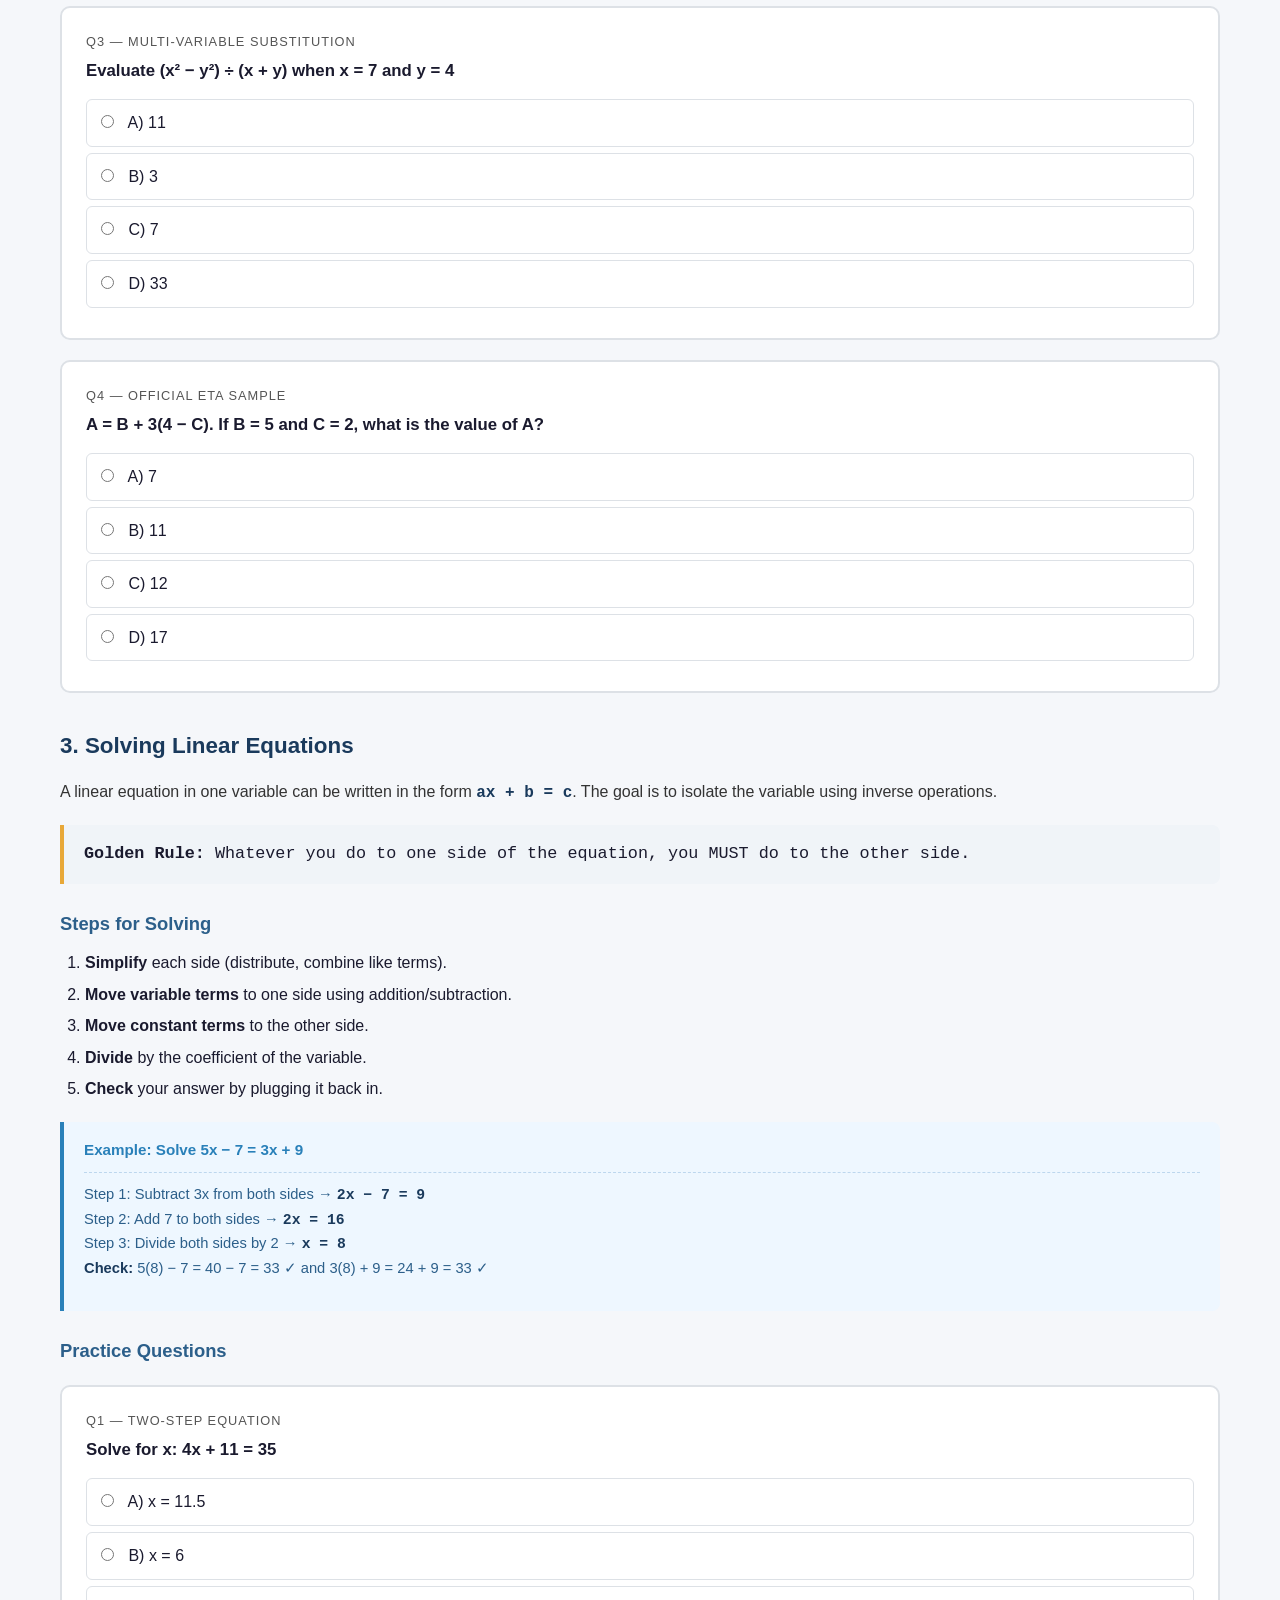
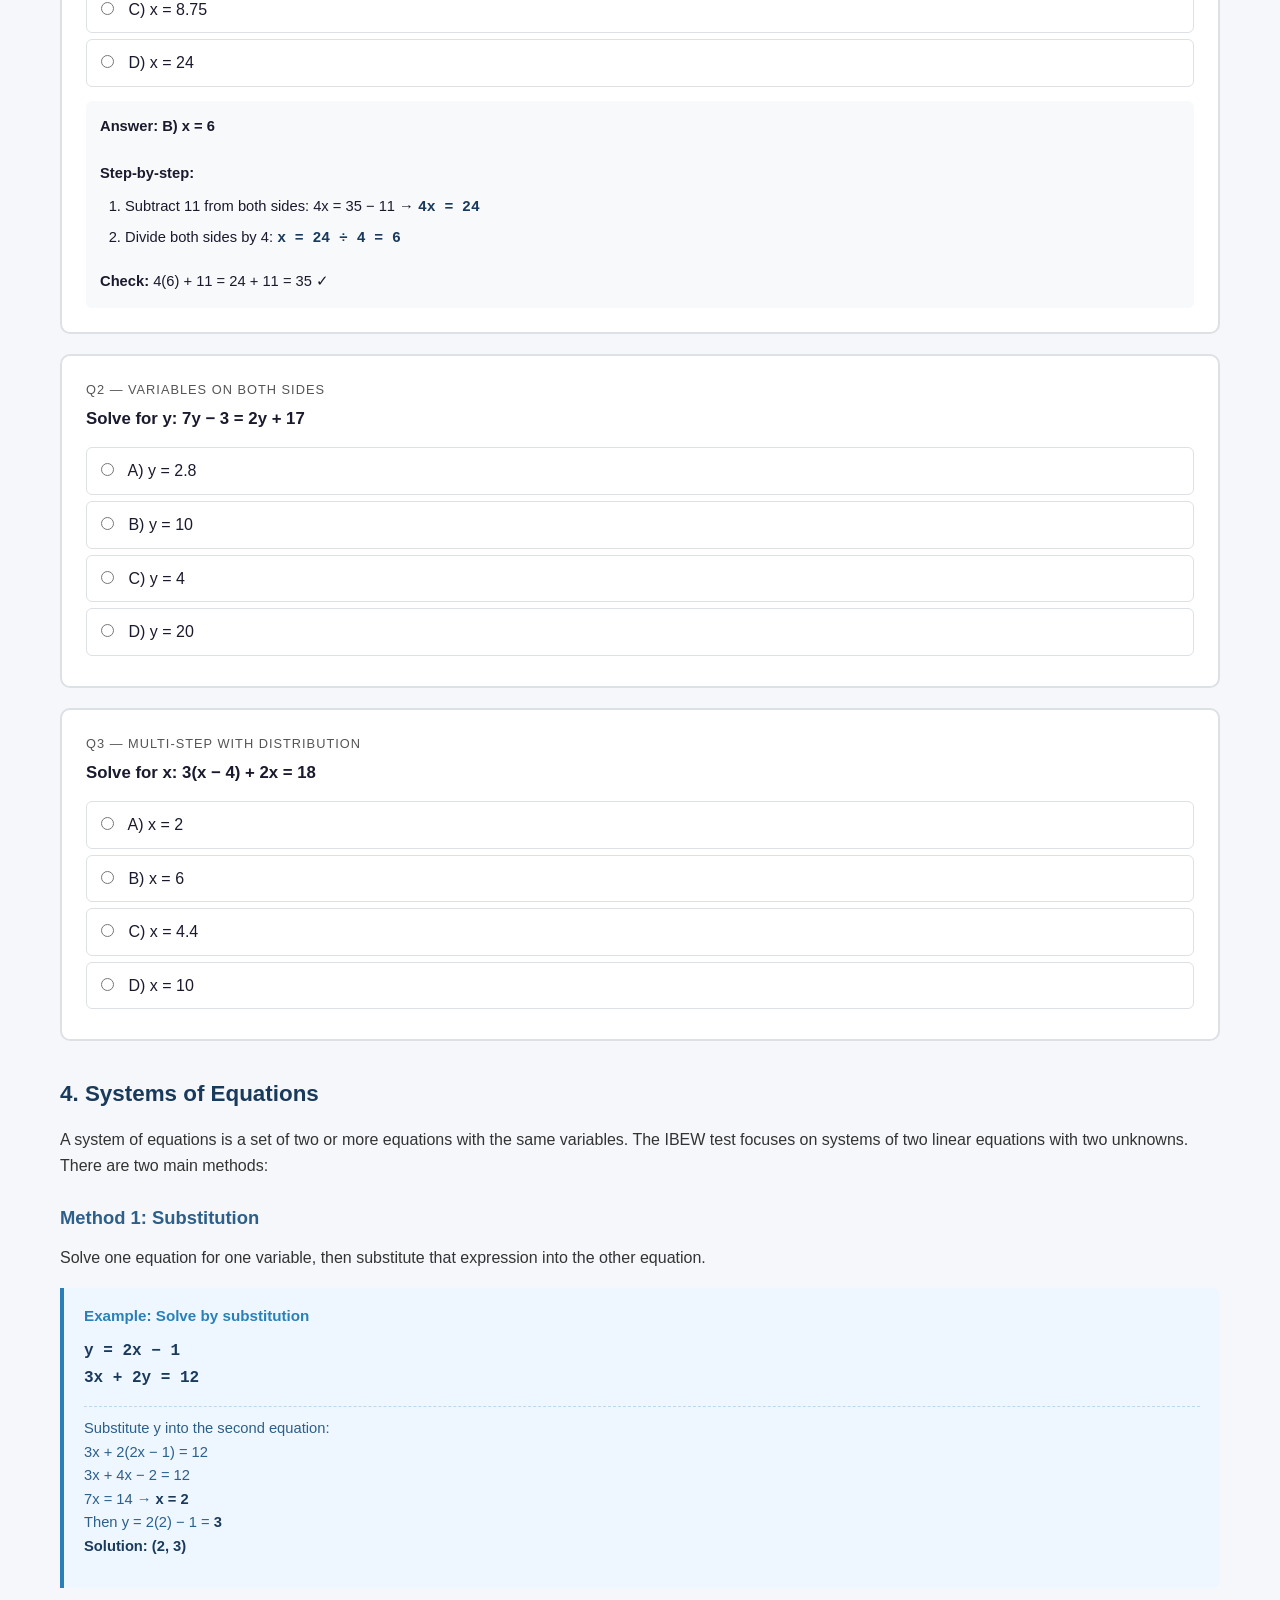
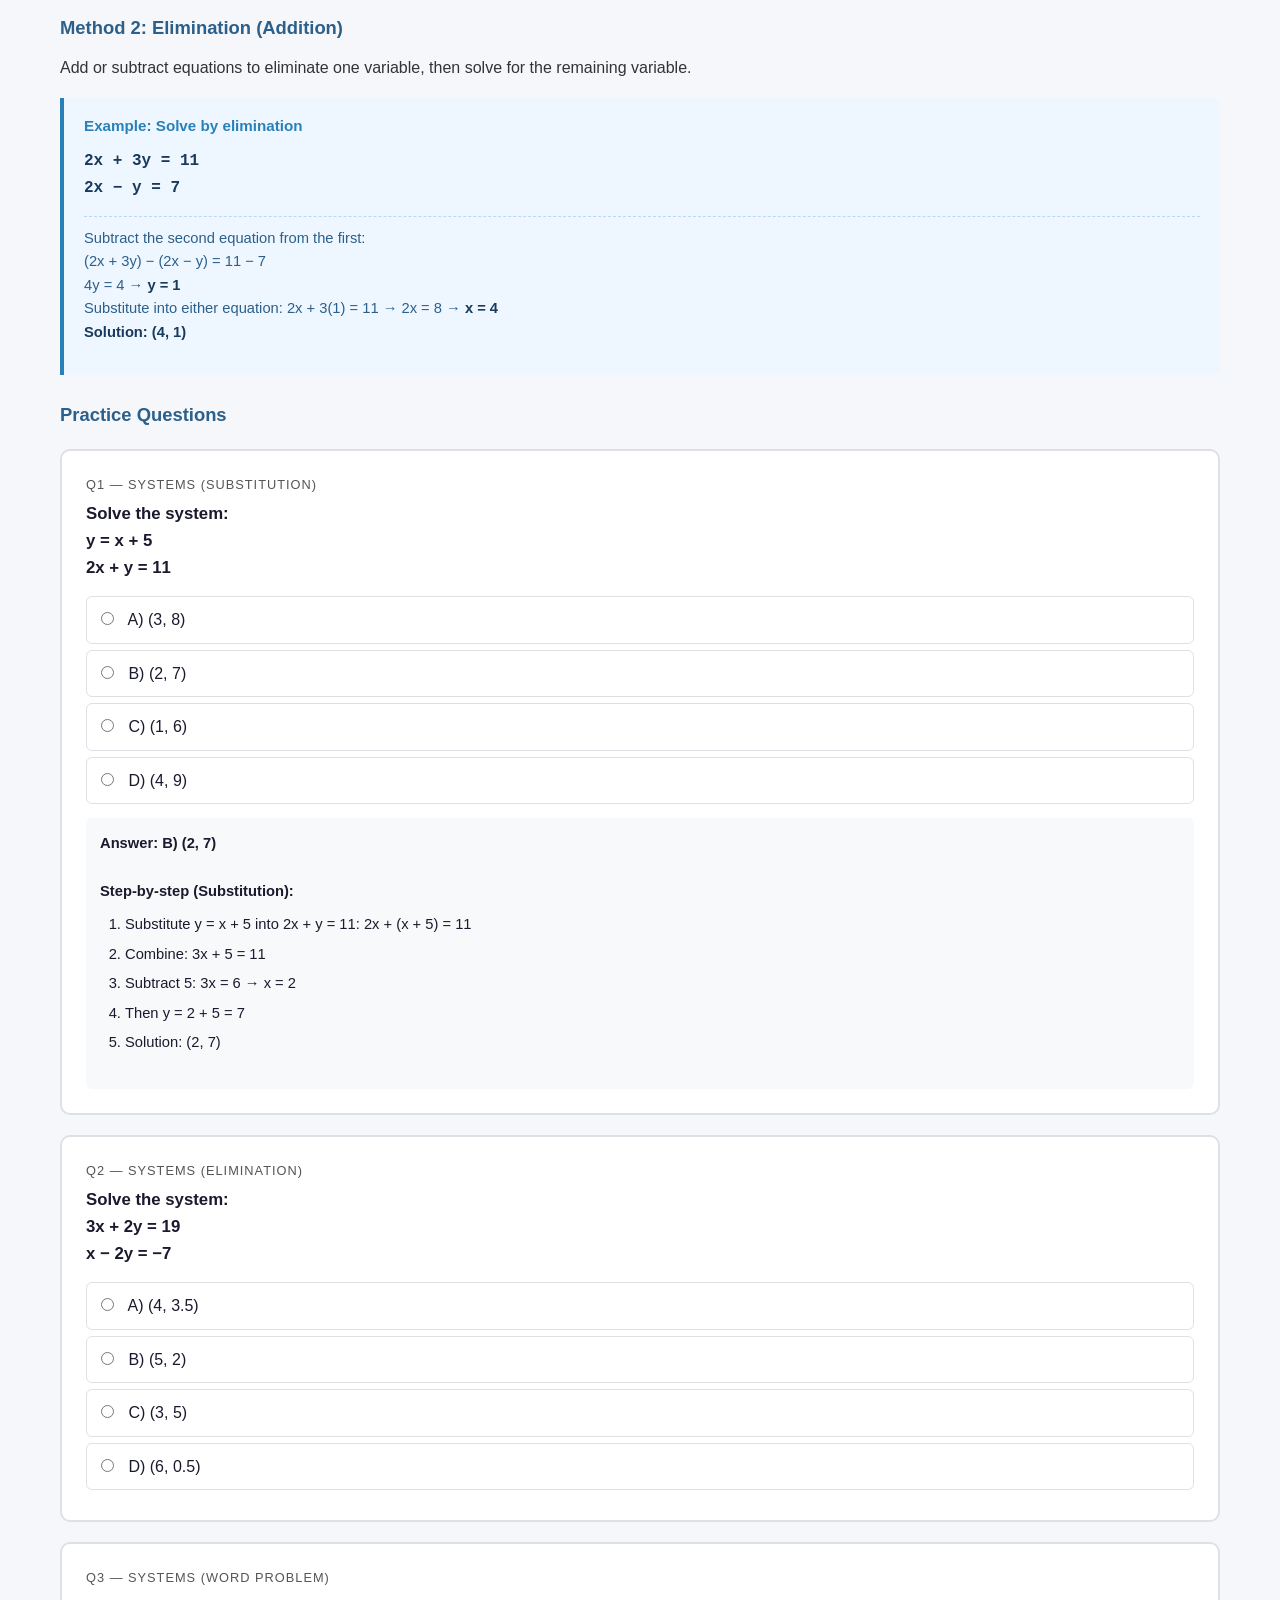
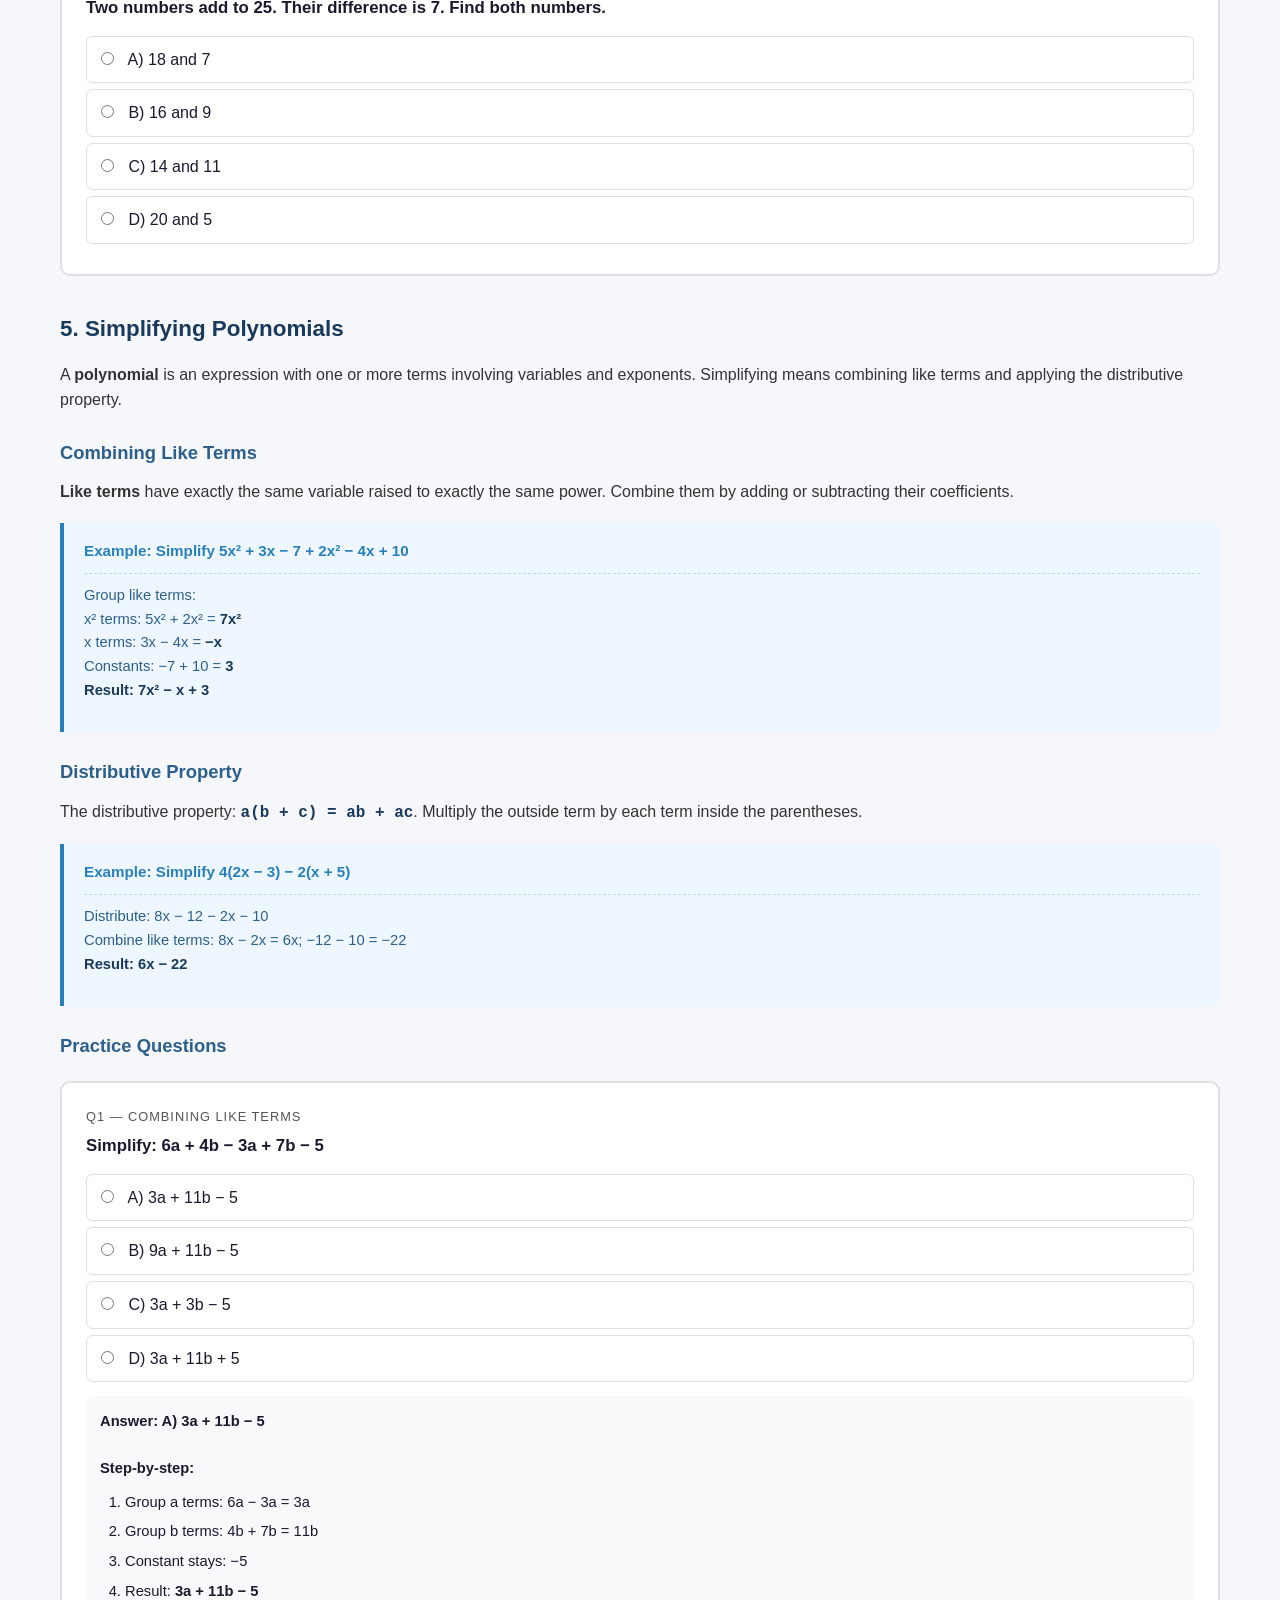
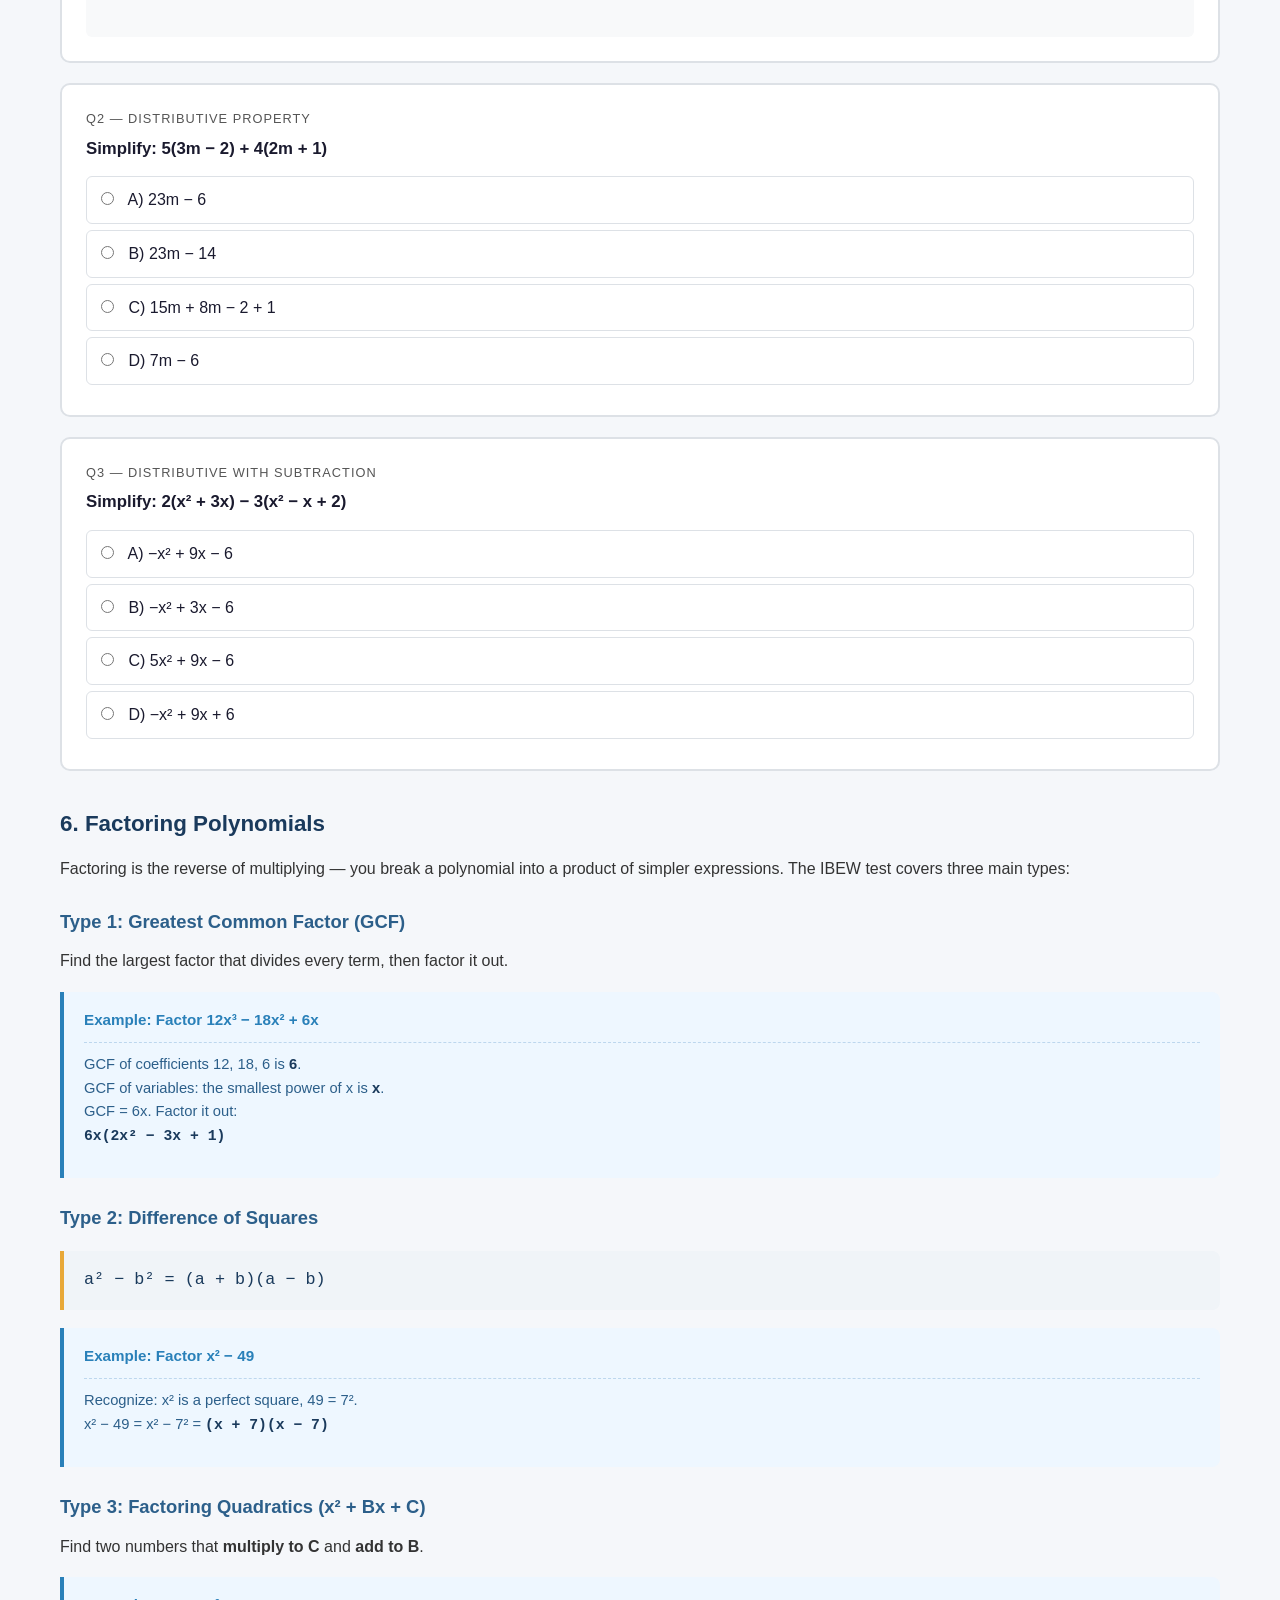
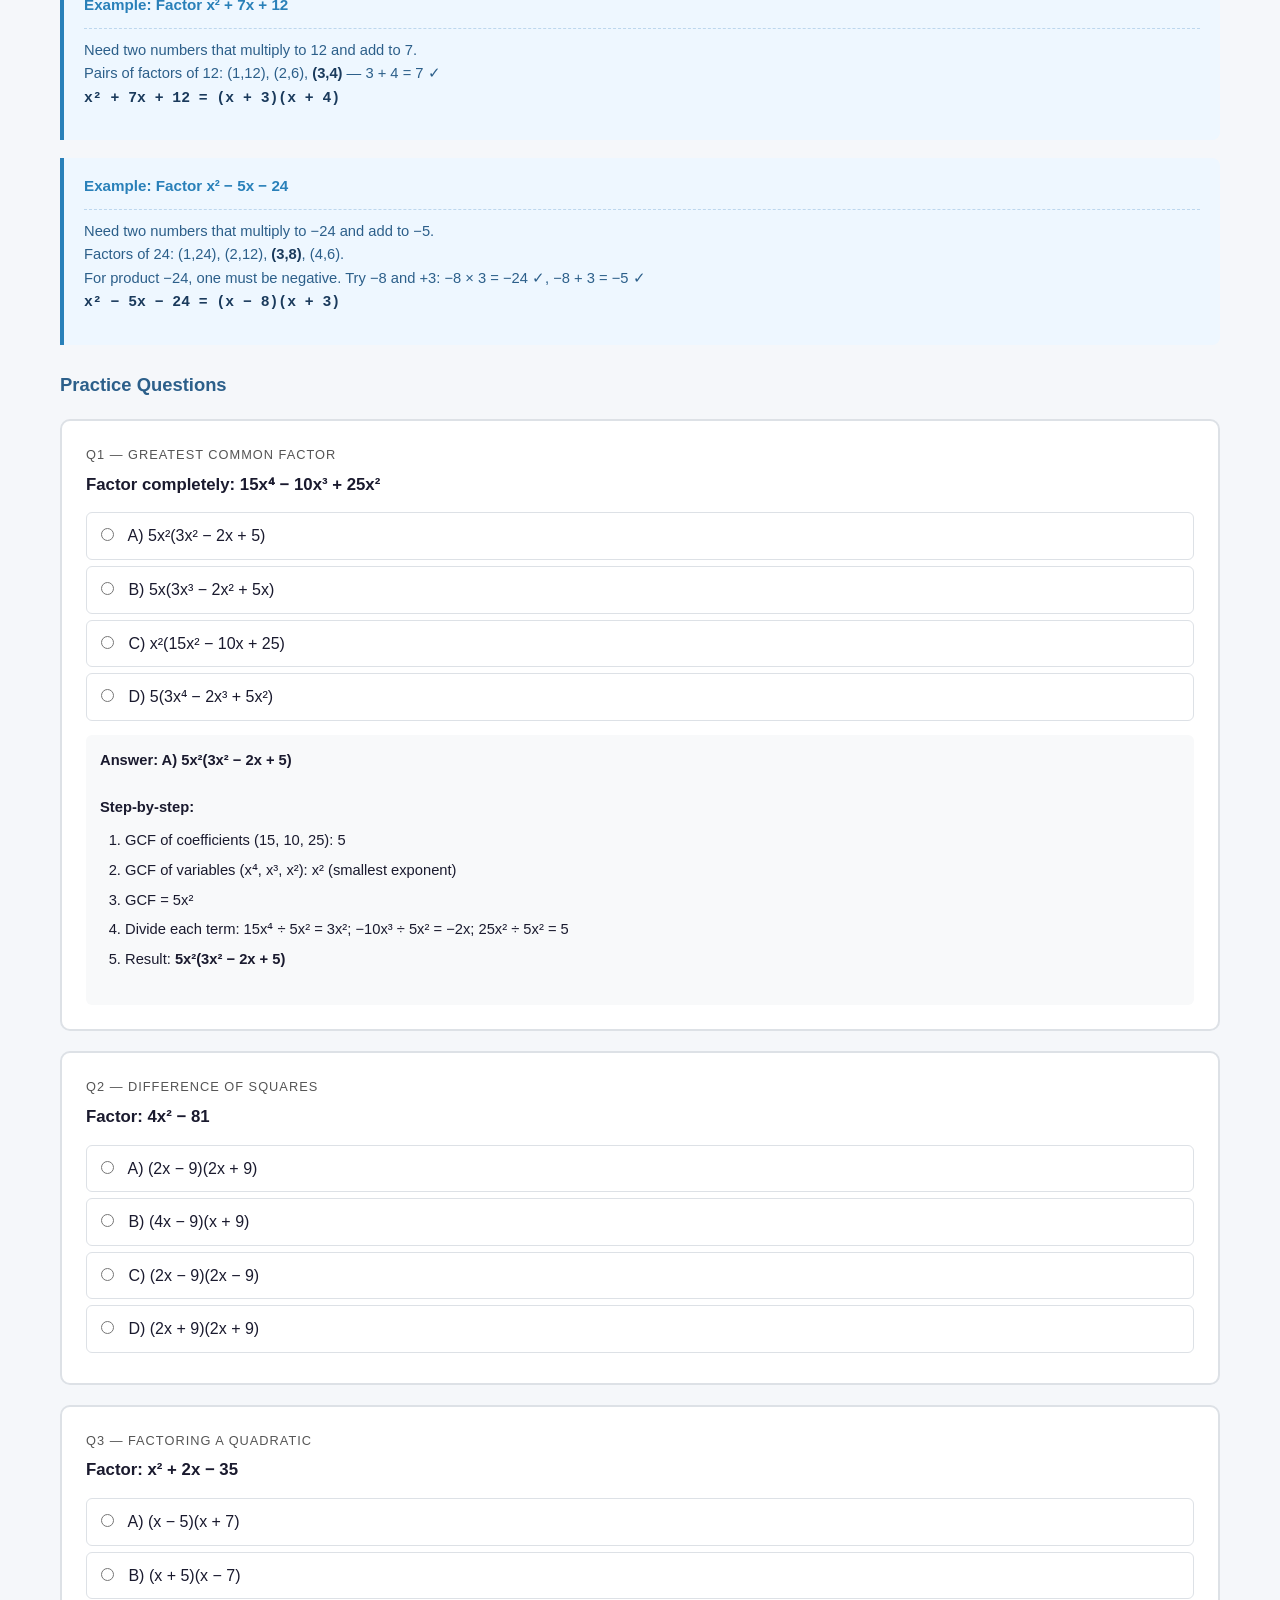
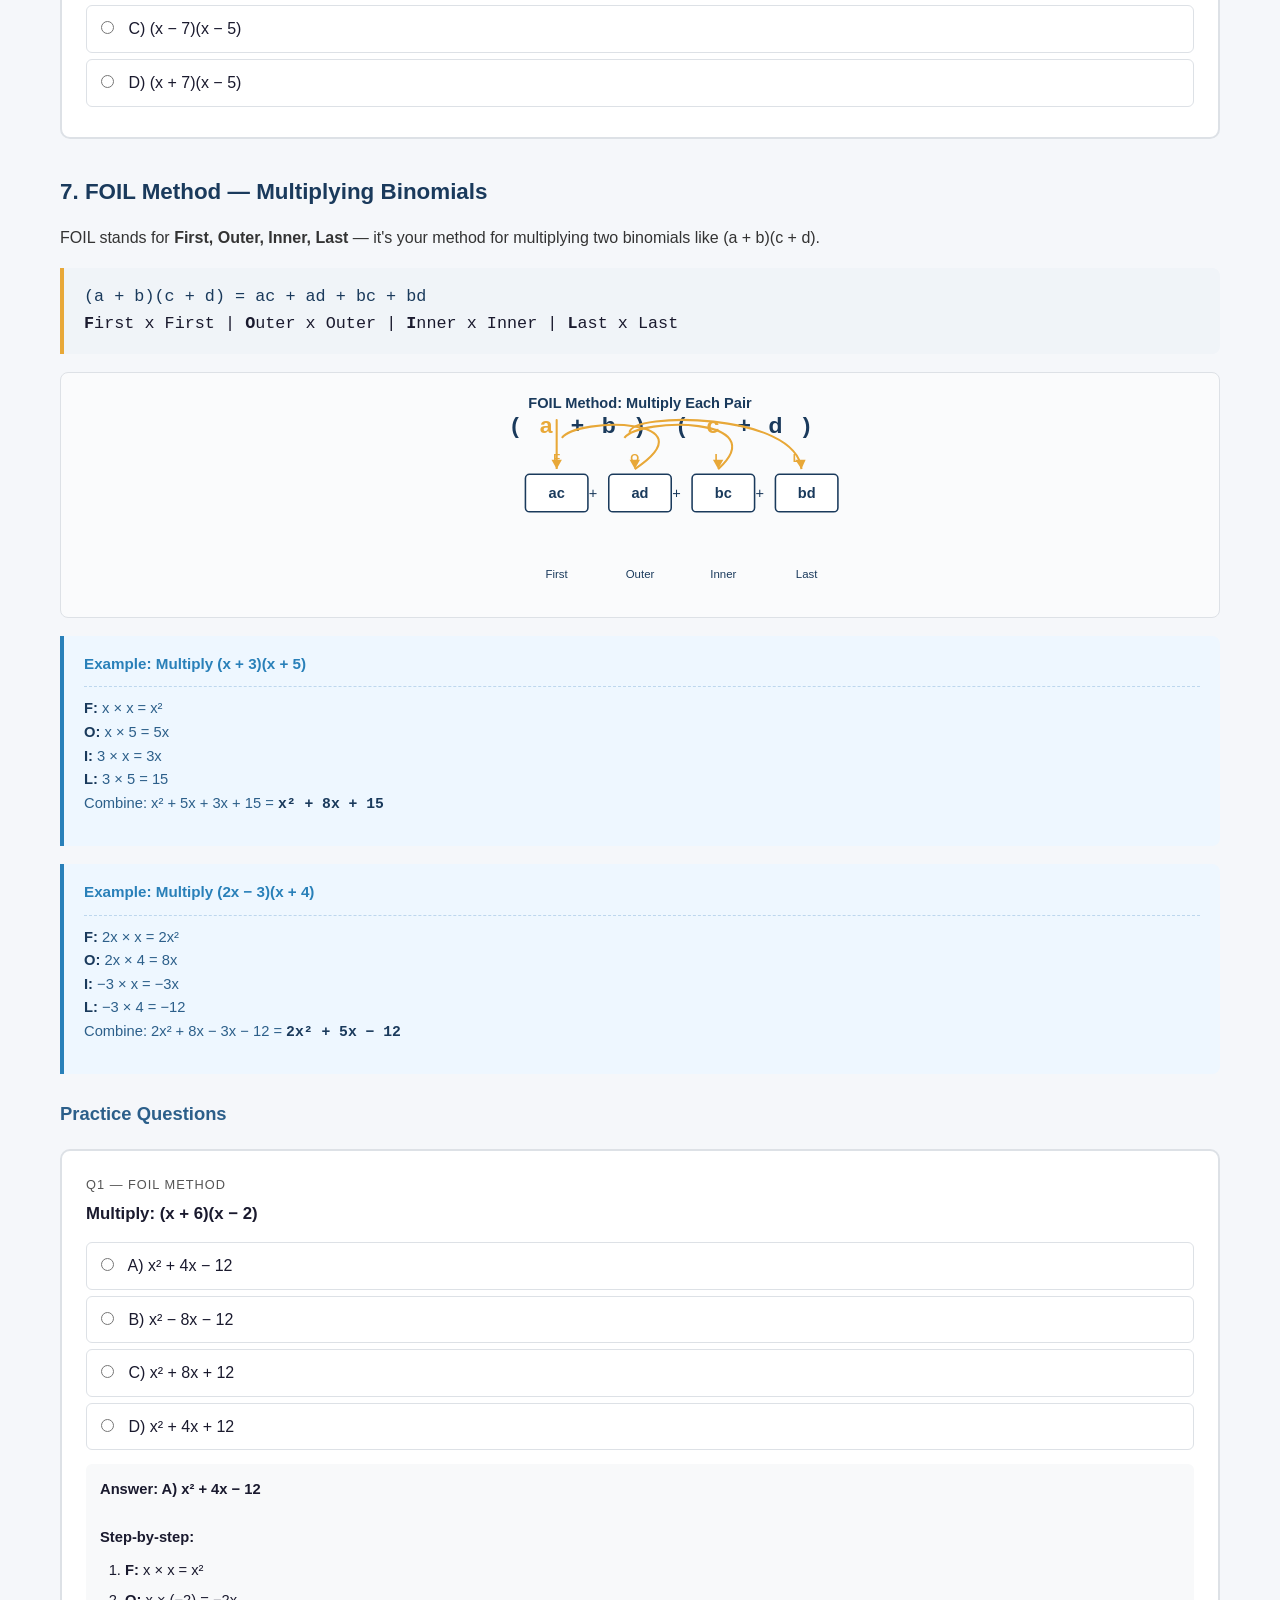
==== commit 13ce95d5: "Add SVG diagrams, verify all answers, add SEIA JATC questions + community tips - Added 7 SVG diagram" ====
--- a/pages/algebra.html
+++ b/pages/algebra.html
@@ -15,6 +15,8 @@
     table.data-table th { background: var(--primary); color: white; font-size: 0.85rem; }
     table.data-table tr:nth-child(even) { background: #f8f9fa; }
     .key-point { background: #e8f5e9; border-left: 4px solid var(--success); padding: 14px 18px; border-radius: 0 8px 8px 0; margin: 16px 0; font-size: 0.92rem; }
+    .diagram-box { background: #fafbfc; border: 1px solid var(--border); border-radius: 8px; padding: 18px; margin: 16px 0; text-align: center; overflow-x: auto; }
+    .diagram-box svg { display: block; margin: 0 auto; max-width: 100%; height: auto; }
     sup { font-size: 0.78em; }
   </style>
 </head>
@@ -93,6 +95,46 @@
 
   <p><strong>Key rule:</strong> Multiplication and division have <em>equal priority</em> — work them left to right. Same for addition and subtraction.</p>
 
+  <div class="diagram-box">
+    <svg viewBox="0 0 600 100" xmlns="http://www.w3.org/2000/svg" style="max-width:500px;">
+      <line x1="35" y1="50" x2="575" y2="50" stroke="#1a3a5c" stroke-width="2"/>
+      <polygon points="575,50 565,44 565,56" fill="#1a3a5c"/>
+      <polygon points="35,50 45,44 45,56" fill="#1a3a5c"/>
+      <g font-family="Arial,Helvetica,sans-serif" font-size="11" fill="#1a3a5c" text-anchor="middle">
+        <line x1="65" y1="46" x2="65" y2="54" stroke="#1a3a5c" stroke-width="1.5"/>
+        <text x="65" y="70">-5</text>
+        <line x1="105" y1="46" x2="105" y2="54" stroke="#1a3a5c" stroke-width="1.5"/>
+        <text x="105" y="70">-4</text>
+        <line x1="145" y1="46" x2="145" y2="54" stroke="#1a3a5c" stroke-width="1.5"/>
+        <text x="145" y="70">-3</text>
+        <line x1="185" y1="46" x2="185" y2="54" stroke="#1a3a5c" stroke-width="1.5"/>
+        <text x="185" y="70">-2</text>
+        <line x1="225" y1="46" x2="225" y2="54" stroke="#1a3a5c" stroke-width="1.5"/>
+        <text x="225" y="70">-1</text>
+        <line x1="265" y1="40" x2="265" y2="60" stroke="#e8a838" stroke-width="2"/>
+        <text x="265" y="72" fill="#e8a838" font-weight="bold">0</text>
+        <line x1="305" y1="46" x2="305" y2="54" stroke="#1a3a5c" stroke-width="1.5"/>
+        <text x="305" y="70">1</text>
+        <line x1="345" y1="46" x2="345" y2="54" stroke="#1a3a5c" stroke-width="1.5"/>
+        <text x="345" y="70">2</text>
+        <line x1="385" y1="46" x2="385" y2="54" stroke="#1a3a5c" stroke-width="1.5"/>
+        <text x="385" y="70">3</text>
+        <line x1="425" y1="46" x2="425" y2="54" stroke="#1a3a5c" stroke-width="1.5"/>
+        <text x="425" y="70">4</text>
+        <line x1="465" y1="46" x2="465" y2="54" stroke="#1a3a5c" stroke-width="1.5"/>
+        <text x="465" y="70">5</text>
+        <line x1="505" y1="46" x2="505" y2="54" stroke="#1a3a5c" stroke-width="1.5"/>
+        <text x="505" y="70">6</text>
+        <line x1="545" y1="46" x2="545" y2="54" stroke="#1a3a5c" stroke-width="1.5"/>
+        <text x="545" y="70">7</text>
+      </g>
+      <g font-family="Arial,Helvetica,sans-serif" font-size="10" fill="#e8a838" text-anchor="middle">
+        <text x="265" y="24">origin</text>
+        <line x1="265" y1="26" x2="265" y2="38" stroke="#e8a838" stroke-width="1" stroke-dasharray="3,2"/>
+      </g>
+    </svg>
+  </div>
+
   <div class="example-box">
     <h4>Example: Evaluate 8 + 2 × 5</h4>
     <p>Multiplication comes before addition:<br>
@@ -727,7 +769,62 @@
 
   <div class="formula-box">
     <code>(a + b)(c + d) = ac + ad + bc + bd</code><br>
-    <strong>F</strong>irst × First | <strong>O</strong>uter × Outer | <strong>I</strong>nner × Inner | <strong>L</strong>ast × Last
+    <strong>F</strong>irst x First | <strong>O</strong>uter x Outer | <strong>I</strong>nner x Inner | <strong>L</strong>ast x Last
+  </div>
+
+  <div class="diagram-box">
+    <svg viewBox="0 0 480 200" xmlns="http://www.w3.org/2000/svg" style="max-width:500px;">
+      <!-- Expression: (a + b)(c + d) -->
+      <g font-family="Arial,Helvetica,sans-serif">
+        <text x="120" y="40" font-size="22" fill="#1a3a5c" font-weight="bold" text-anchor="middle">(</text>
+        <text x="150" y="40" font-size="22" fill="#e8a838" font-weight="bold" text-anchor="middle">a</text>
+        <text x="180" y="40" font-size="22" fill="#1a3a5c" font-weight="bold" text-anchor="middle">+</text>
+        <text x="210" y="40" font-size="22" fill="#1a3a5c" font-weight="bold" text-anchor="middle">b</text>
+        <text x="240" y="40" font-size="22" fill="#1a3a5c" font-weight="bold" text-anchor="middle">)</text>
+        <text x="280" y="40" font-size="22" fill="#1a3a5c" font-weight="bold" text-anchor="middle">(</text>
+        <text x="310" y="40" font-size="22" fill="#e8a838" font-weight="bold" text-anchor="middle">c</text>
+        <text x="340" y="40" font-size="22" fill="#1a3a5c" font-weight="bold" text-anchor="middle">+</text>
+        <text x="370" y="40" font-size="22" fill="#1a3a5c" font-weight="bold" text-anchor="middle">d</text>
+        <text x="400" y="40" font-size="22" fill="#1a3a5c" font-weight="bold" text-anchor="middle">)</text>
+        <!-- Products row -->
+        <rect x="130" y="80" width="60" height="36" rx="4" fill="#fff" stroke="#1a3a5c" stroke-width="1.5"/>
+        <text x="160" y="103" font-size="14" fill="#1a3a5c" font-weight="bold" text-anchor="middle">ac</text>
+        <rect x="210" y="80" width="60" height="36" rx="4" fill="#fff" stroke="#1a3a5c" stroke-width="1.5"/>
+        <text x="240" y="103" font-size="14" fill="#1a3a5c" font-weight="bold" text-anchor="middle">ad</text>
+        <rect x="290" y="80" width="60" height="36" rx="4" fill="#fff" stroke="#1a3a5c" stroke-width="1.5"/>
+        <text x="320" y="103" font-size="14" fill="#1a3a5c" font-weight="bold" text-anchor="middle">bc</text>
+        <rect x="370" y="80" width="60" height="36" rx="4" fill="#fff" stroke="#1a3a5c" stroke-width="1.5"/>
+        <text x="400" y="103" font-size="14" fill="#1a3a5c" font-weight="bold" text-anchor="middle">bd</text>
+        <!-- Curved arrows: F -->
+        <path d="M160,40 C160,20 160,20 160,75" fill="none" stroke="#e8a838" stroke-width="2"/>
+        <polygon points="160,75 155,66 165,66" fill="#e8a838"/>
+        <!-- O -->
+        <path d="M165,45 C180,25 310,25 235,75" fill="none" stroke="#e8a838" stroke-width="2"/>
+        <polygon points="235,75 230,66 240,66" fill="#e8a838"/>
+        <!-- I -->
+        <path d="M225,45 C240,25 370,25 315,75" fill="none" stroke="#e8a838" stroke-width="2"/>
+        <polygon points="315,75 310,66 320,66" fill="#e8a838"/>
+        <!-- L -->
+        <path d="M230,40 C230,20 390,20 395,75" fill="none" stroke="#e8a838" stroke-width="2"/>
+        <polygon points="395,75 389,66 399,66" fill="#e8a838"/>
+        <!-- Labels -->
+        <text x="160" y="68" font-size="11" fill="#e8a838" font-weight="bold" text-anchor="middle">F</text>
+        <text x="235" y="68" font-size="11" fill="#e8a838" font-weight="bold" text-anchor="middle">O</text>
+        <text x="313" y="68" font-size="11" fill="#e8a838" font-weight="bold" text-anchor="middle">I</text>
+        <text x="390" y="68" font-size="11" fill="#e8a838" font-weight="bold" text-anchor="middle">L</text>
+        <!-- Labels at bottom -->
+        <text x="160" y="180" font-size="11" fill="#1a3a5c" text-anchor="middle">First</text>
+        <text x="240" y="180" font-size="11" fill="#1a3a5c" text-anchor="middle">Outer</text>
+        <text x="320" y="180" font-size="11" fill="#1a3a5c" text-anchor="middle">Inner</text>
+        <text x="400" y="180" font-size="11" fill="#1a3a5c" text-anchor="middle">Last</text>
+        <!-- Plus signs between products -->
+        <text x="195" y="103" font-size="14" fill="#1a3a5c" text-anchor="middle">+</text>
+        <text x="275" y="103" font-size="14" fill="#1a3a5c" text-anchor="middle">+</text>
+        <text x="355" y="103" font-size="14" fill="#1a3a5c" text-anchor="middle">+</text>
+        <!-- Title -->
+        <text x="240" y="16" font-size="14" fill="#1a3a5c" font-weight="bold" text-anchor="middle">FOIL Method: Multiply Each Pair</text>
+      </g>
+    </svg>
   </div>
 
   <div class="example-box">
@@ -833,9 +930,115 @@
     <strong>b</strong> = y-intercept (where the line crosses the y-axis)
   </div>
 
+  <div class="diagram-box">
+    <svg viewBox="0 0 400 400" xmlns="http://www.w3.org/2000/svg" style="max-width:420px;">
+      <rect width="400" height="400" fill="#fff"/>
+      <!-- Grid lines -->
+      <g stroke="#dde1e6" stroke-width="0.5">
+        <line x1="40" y1="0" x2="40" y2="400"/>
+        <line x1="80" y1="0" x2="80" y2="400"/>
+        <line x1="120" y1="0" x2="120" y2="400"/>
+        <line x1="160" y1="0" x2="160" y2="400"/>
+        <line x1="200" y1="0" x2="200" y2="400"/>
+        <line x1="240" y1="0" x2="240" y2="400"/>
+        <line x1="280" y1="0" x2="280" y2="400"/>
+        <line x1="320" y1="0" x2="320" y2="400"/>
+        <line x1="360" y1="0" x2="360" y2="400"/>
+        <line x1="0" y1="40" x2="400" y2="40"/>
+        <line x1="0" y1="80" x2="400" y2="80"/>
+        <line x1="0" y1="120" x2="400" y2="120"/>
+        <line x1="0" y1="160" x2="400" y2="160"/>
+        <line x1="0" y1="200" x2="400" y2="200"/>
+        <line x1="0" y1="240" x2="400" y2="240"/>
+        <line x1="0" y1="280" x2="400" y2="280"/>
+        <line x1="0" y1="320" x2="400" y2="320"/>
+        <line x1="0" y1="360" x2="400" y2="360"/>
+      </g>
+      <!-- X axis -->
+      <line x1="20" y1="200" x2="385" y2="200" stroke="#1a3a5c" stroke-width="2"/>
+      <polygon points="385,200 373,194 373,206" fill="#1a3a5c"/>
+      <!-- Y axis -->
+      <line x1="200" y1="380" x2="200" y2="20" stroke="#1a3a5c" stroke-width="2"/>
+      <polygon points="200,20 194,32 206,32" fill="#1a3a5c"/>
+      <!-- Axis labels -->
+      <g font-family="Arial,Helvetica,sans-serif" font-size="12" fill="#1a3a5c" font-weight="bold">
+        <text x="390" y="205">x</text>
+        <text x="195" y="16">y</text>
+      </g>
+      <!-- Tick labels X -->
+      <g font-family="Arial,Helvetica,sans-serif" font-size="10" fill="#1a3a5c" text-anchor="middle">
+        <text x="40" y="216">-4</text><text x="80" y="216">-3</text><text x="120" y="216">-2</text><text x="160" y="216">-1</text>
+        <text x="200" y="216">0</text>
+        <text x="240" y="216">1</text><text x="280" y="216">2</text><text x="320" y="216">3</text><text x="360" y="216">4</text>
+      </g>
+      <!-- Tick labels Y -->
+      <g font-family="Arial,Helvetica,sans-serif" font-size="10" fill="#1a3a5c" text-anchor="end">
+        <text x="194" y="364">-4</text><text x="194" y="324">-3</text><text x="194" y="284">-2</text><text x="194" y="244">-1</text>
+        <text x="194" y="204">0</text>
+        <text x="194" y="164">1</text><text x="194" y="124">2</text><text x="194" y="84">3</text><text x="194" y="44">4</text>
+      </g>
+      <!-- Line: y = 2x + 1 -->
+      <!-- Points: x=-2,y=-3; x=-1,y=-1; x=0,y=1; x=1,y=3; x=2,y=5 -->
+      <!-- In pixel coords: origin at (200,200), scale 40px per unit -->
+      <!-- x=-2->120, y=-3->320; x=-1->160, y=-1->240; x=0->200, y=1->160; x=1->240, y=3->80; x=2->280, y=5->0 -->
+      <line x1="120" y1="320" x2="280" y2="0" stroke="#e8a838" stroke-width="2.5"/>
+      <!-- Highlighted points -->
+      <circle cx="120" cy="320" r="5" fill="#1a3a5c"/><circle cx="120" cy="320" r="3" fill="#e8a838"/>
+      <circle cx="160" cy="240" r="5" fill="#1a3a5c"/><circle cx="160" cy="240" r="3" fill="#e8a838"/>
+      <circle cx="200" cy="160" r="7" fill="#1a3a5c"/><circle cx="200" cy="160" r="4" fill="#e8a838"/>
+      <circle cx="240" cy="80" r="5" fill="#1a3a5c"/><circle cx="240" cy="80" r="3" fill="#e8a838"/>
+      <!-- Labels -->
+      <text x="286" y="12" font-family="Arial,Helvetica,sans-serif" font-size="13" fill="#1a3a5c" font-weight="bold">y = 2x + 1</text>
+    </svg>
+  </div>
+
   <h3>Finding Slope</h3>
   <div class="formula-box">
     <code>m = (y₂ − y₁) / (x₂ − x₁)</code>
+  </div>
+
+  <div class="diagram-box">
+    <svg viewBox="0 0 300 200" xmlns="http://www.w3.org/2000/svg" style="max-width:320px;">
+      <!-- Grid -->
+      <rect width="300" height="200" fill="#fafbfc"/>
+      <g stroke="#dde1e6" stroke-width="0.5">
+        <line x1="0" y1="0" x2="300" y2="0"/>
+        <line x1="0" y1="40" x2="300" y2="40"/>
+        <line x1="0" y1="80" x2="300" y2="80"/>
+        <line x1="0" y1="120" x2="300" y2="120"/>
+        <line x1="0" y1="160" x2="300" y2="160"/>
+        <line x1="0" y1="0" x2="0" y2="200"/>
+        <line x1="60" y1="0" x2="60" y2="200"/>
+        <line x1="120" y1="0" x2="120" y2="200"/>
+        <line x1="180" y1="0" x2="180" y2="200"/>
+        <line x1="240" y1="0" x2="240" y2="200"/>
+      </g>
+      <!-- Points: (2,5) -> (60,40), (6,13) -> (220,40) in our coord system? Actually let me use screen coords -->
+      <!-- Point A at (40,140) going up-left to Point B at (220,50) -->
+      <!-- Slope line -->
+      <line x1="40" y1="140" x2="240" y2="40" stroke="#1a3a5c" stroke-width="3"/>
+      <!-- Points -->
+      <circle cx="40" cy="140" r="6" fill="#1a3a5c"/><circle cx="40" cy="140" r="3" fill="#e8a838"/>
+      <circle cx="240" cy="40" r="6" fill="#1a3a5c"/><circle cx="240" cy="40" r="3" fill="#e8a838"/>
+      <!-- Rise (vertical dashed line) -->
+      <line x1="240" y1="40" x2="240" y2="140" stroke="#e8a838" stroke-width="2" stroke-dasharray="5,3"/>
+      <!-- Run (horizontal dashed line) -->
+      <line x1="40" y1="140" x2="240" y2="140" stroke="#e8a838" stroke-width="2" stroke-dasharray="5,3"/>
+      <!-- Right angle marker -->
+      <polyline points="235,135 235,140 240,140" fill="none" stroke="#e8a838" stroke-width="1.5"/>
+      <!-- Labels -->
+      <g font-family="Arial,Helvetica,sans-serif" font-size="11">
+        <text x="10" y="132" fill="#1a3a5c" font-weight="bold">A</text>
+        <text x="248" y="36" fill="#1a3a5c" font-weight="bold">B</text>
+        <text x="248" y="92" fill="#e8a838" font-weight="bold">rise</text>
+        <text x="128" y="160" fill="#e8a838" font-weight="bold">run</text>
+        <text x="100" y="190" fill="#1a3a5c" font-size="12" font-weight="bold">slope = rise / run</text>
+      </g>
+      <!-- Arrow on rise -->
+      <polygon points="240,50 236,58 244,58" fill="#e8a838"/>
+      <!-- Arrow on run -->
+      <polygon points="230,140 222,136 222,144" fill="#e8a838"/>
+    </svg>
   </div>
 
   <div class="example-box">
@@ -977,6 +1180,47 @@
 <section id="series">
   <h2>9. Number Series</h2>
   <p>Number series questions test your ability to recognize patterns. The IBEW test often includes sequences where you must find the next term. Here are the main pattern types:</p>
+
+  <div class="diagram-box">
+    <svg viewBox="0 0 520 120" xmlns="http://www.w3.org/2000/svg" style="max-width:520px;">
+      <!-- Arithmetic sequence: 3, 7, 11, 15, 19, ? -->
+      <g font-family="Arial,Helvetica,sans-serif">
+        <!-- Boxes -->
+        <rect x="10" y="35" width="52" height="36" rx="4" fill="#fff" stroke="#1a3a5c" stroke-width="1.5"/>
+        <text x="36" y="58" font-size="16" fill="#1a3a5c" font-weight="bold" text-anchor="middle">3</text>
+        <rect x="102" y="35" width="52" height="36" rx="4" fill="#fff" stroke="#1a3a5c" stroke-width="1.5"/>
+        <text x="128" y="58" font-size="16" fill="#1a3a5c" font-weight="bold" text-anchor="middle">7</text>
+        <rect x="194" y="35" width="52" height="36" rx="4" fill="#fff" stroke="#1a3a5c" stroke-width="1.5"/>
+        <text x="220" y="58" font-size="16" fill="#1a3a5c" font-weight="bold" text-anchor="middle">11</text>
+        <rect x="286" y="35" width="52" height="36" rx="4" fill="#fff" stroke="#1a3a5c" stroke-width="1.5"/>
+        <text x="312" y="58" font-size="16" fill="#1a3a5c" font-weight="bold" text-anchor="middle">15</text>
+        <rect x="378" y="35" width="52" height="36" rx="4" fill="#fff" stroke="#1a3a5c" stroke-width="1.5"/>
+        <text x="404" y="58" font-size="16" fill="#1a3a5c" font-weight="bold" text-anchor="middle">19</text>
+        <rect x="470" y="35" width="40" height="36" rx="4" fill="#e8a838" stroke="#1a3a5c" stroke-width="1.5" stroke-dasharray="4,2"/>
+        <text x="490" y="58" font-size="16" fill="#1a3a5c" font-weight="bold" text-anchor="middle">?</text>
+        <!-- Arrows between boxes -->
+        <line x1="64" y1="53" x2="96" y2="53" stroke="#e8a838" stroke-width="2"/>
+        <polygon points="96,53 90,48 90,58" fill="#e8a838"/>
+        <line x1="156" y1="53" x2="188" y2="53" stroke="#e8a838" stroke-width="2"/>
+        <polygon points="188,53 182,48 182,58" fill="#e8a838"/>
+        <line x1="248" y1="53" x2="280" y2="53" stroke="#e8a838" stroke-width="2"/>
+        <polygon points="280,53 274,48 274,58" fill="#e8a838"/>
+        <line x1="340" y1="53" x2="372" y2="53" stroke="#e8a838" stroke-width="2"/>
+        <polygon points="372,53 366,48 366,58" fill="#e8a838"/>
+        <line x1="432" y1="53" x2="464" y2="53" stroke="#e8a838" stroke-width="2"/>
+        <polygon points="464,53 458,48 458,58" fill="#e8a838"/>
+        <!-- Difference labels -->
+        <text x="80" y="30" font-size="11" fill="#e8a838" text-anchor="middle">+4</text>
+        <text x="172" y="30" font-size="11" fill="#e8a838" text-anchor="middle">+4</text>
+        <text x="264" y="30" font-size="11" fill="#e8a838" text-anchor="middle">+4</text>
+        <text x="356" y="30" font-size="11" fill="#e8a838" text-anchor="middle">+4</text>
+        <text x="448" y="30" font-size="11" fill="#e8a838" text-anchor="middle">+4</text>
+        <!-- Title -->
+        <text x="260" y="92" font-size="12" fill="#1a3a5c" font-weight="bold" text-anchor="middle">Constant Difference (Arithmetic Pattern)</text>
+        <text x="260" y="108" font-size="10" fill="#1a3a5c" text-anchor="middle">Each term is 4 more than the previous term</text>
+      </g>
+    </svg>
+  </div>
 
   <h3>Pattern Type 1: Constant Difference (Arithmetic)</h3>
   <p>Each term is obtained by adding (or subtracting) the same number.</p>
@@ -1244,6 +1488,80 @@
     </ul>
   </div>
 
+  <div class="diagram-box">
+    <svg viewBox="0 0 400 400" xmlns="http://www.w3.org/2000/svg" style="max-width:420px;">
+      <rect width="400" height="400" fill="#fff"/>
+      <!-- Grid lines -->
+      <g stroke="#dde1e6" stroke-width="0.5">
+        <line x1="40" y1="0" x2="40" y2="400"/>
+        <line x1="80" y1="0" x2="80" y2="400"/>
+        <line x1="120" y1="0" x2="120" y2="400"/>
+        <line x1="160" y1="0" x2="160" y2="400"/>
+        <line x1="200" y1="0" x2="200" y2="400"/>
+        <line x1="240" y1="0" x2="240" y2="400"/>
+        <line x1="280" y1="0" x2="280" y2="400"/>
+        <line x1="320" y1="0" x2="320" y2="400"/>
+        <line x1="360" y1="0" x2="360" y2="400"/>
+        <line x1="0" y1="40" x2="400" y2="40"/>
+        <line x1="0" y1="80" x2="400" y2="80"/>
+        <line x1="0" y1="120" x2="400" y2="120"/>
+        <line x1="0" y1="160" x2="400" y2="160"/>
+        <line x1="0" y1="200" x2="400" y2="200"/>
+        <line x1="0" y1="240" x2="400" y2="240"/>
+        <line x1="0" y1="280" x2="400" y2="280"/>
+        <line x1="0" y1="320" x2="400" y2="320"/>
+        <line x1="0" y1="360" x2="400" y2="360"/>
+      </g>
+      <!-- X axis -->
+      <line x1="15" y1="200" x2="385" y2="200" stroke="#1a3a5c" stroke-width="2.5"/>
+      <polygon points="385,200 373,193 373,207" fill="#1a3a5c"/>
+      <!-- Y axis -->
+      <line x1="200" y1="385" x2="200" y2="15" stroke="#1a3a5c" stroke-width="2.5"/>
+      <polygon points="200,15 193,27 207,27" fill="#1a3a5c"/>
+      <!-- Axis labels -->
+      <g font-family="Arial,Helvetica,sans-serif" font-size="13" fill="#1a3a5c" font-weight="bold">
+        <text x="390" y="206">x</text>
+        <text x="194" y="13">y</text>
+      </g>
+      <!-- Origin -->
+      <circle cx="200" cy="200" r="4" fill="#e8a838"/>
+      <!-- Quadrant labels -->
+      <g font-family="Arial,Helvetica,sans-serif" font-size="11" fill="#1a3a5c" opacity="0.7">
+        <text x="280" y="100">I (+,+)</text>
+        <text x="70" y="100">II (-,+)</text>
+        <text x="70" y="330">III (-,-)</text>
+        <text x="280" y="330">IV (+,-)</text>
+      </g>
+      <!-- X tick labels -->
+      <g font-family="Arial,Helvetica,sans-serif" font-size="10" fill="#1a3a5c" text-anchor="middle">
+        <text x="40" y="216">-4</text><text x="80" y="216">-3</text><text x="120" y="216">-2</text><text x="160" y="216">-1</text>
+        <text x="200" y="216">0</text>
+        <text x="240" y="216">1</text><text x="280" y="216">2</text><text x="320" y="216">3</text><text x="360" y="216">4</text>
+      </g>
+      <!-- Y tick labels -->
+      <g font-family="Arial,Helvetica,sans-serif" font-size="10" fill="#1a3a5c" text-anchor="end">
+        <text x="194" y="364">-4</text><text x="194" y="324">-3</text><text x="194" y="284">-2</text><text x="194" y="244">-1</text>
+        <text x="194" y="204">0</text>
+        <text x="194" y="164">1</text><text x="194" y="124">2</text><text x="194" y="84">3</text><text x="194" y="44">4</text>
+      </g>
+      <!-- Plotted points -->
+      <!-- A(3,4): x=3->320, y=4->40 -->
+      <circle cx="320" cy="40" r="6" fill="#1a3a5c"/><circle cx="320" cy="40" r="3" fill="#e8a838"/>
+      <text x="326" y="36" font-family="Arial,Helvetica,sans-serif" font-size="10" fill="#1a3a5c" font-weight="bold">A(3,4)</text>
+      <!-- B(-2,5): x=-2->120, y=5->0 -->
+      <circle cx="120" cy="0" r="6" fill="#1a3a5c"/><circle cx="120" cy="0" r="3" fill="#e8a838"/>
+      <text x="126" y="8" font-family="Arial,Helvetica,sans-serif" font-size="10" fill="#1a3a5c" font-weight="bold">B(-2,5)</text>
+      <!-- C(-3,-1): x=-3->80, y=-1->240 -->
+      <circle cx="80" cy="240" r="6" fill="#1a3a5c"/><circle cx="80" cy="240" r="3" fill="#e8a838"/>
+      <text x="86" y="236" font-family="Arial,Helvetica,sans-serif" font-size="10" fill="#1a3a5c" font-weight="bold">C(-3,-1)</text>
+      <!-- D(1,-2): x=1->240, y=-2->280 -->
+      <circle cx="240" cy="280" r="6" fill="#1a3a5c"/><circle cx="240" cy="280" r="3" fill="#e8a838"/>
+      <text x="246" y="276" font-family="Arial,Helvetica,sans-serif" font-size="10" fill="#1a3a5c" font-weight="bold">D(1,-2)</text>
+      <!-- Title -->
+      <text x="200" y="395" font-family="Arial,Helvetica,sans-serif" font-size="12" fill="#1a3a5c" font-weight="bold" text-anchor="middle">Coordinate Plane with Plotted Points</text>
+    </svg>
+  </div>
+
   <h3>Plotting Points</h3>
   <div class="example-box">
     <h4>Example: Plot the points A(3, 4), B(−2, 5), C(−3, −1), D(1, −2)</h4>
@@ -1328,6 +1646,59 @@
 <section id="s12">
   <h2>12. Key Formulas Summary Sheet</h2>
   <p>Print or memorize these formulas — they are essential for the IBEW Aptitude Test.</p>
+
+  <div class="diagram-box">
+    <svg viewBox="0 0 720 180" xmlns="http://www.w3.org/2000/svg" style="max-width:720px;">
+      <g font-family="Arial,Helvetica,sans-serif">
+        <!-- RECTANGLE -->
+        <rect x="10" y="20" width="180" height="100" fill="#fafbfc" stroke="#1a3a5c" stroke-width="2.5"/>
+        <!-- Width label -->
+        <text x="100" y="14" font-size="10" fill="#1a3a5c" text-anchor="middle">w</text>
+        <line x1="10" y1="8" x2="10" y2="18" stroke="#1a3a5c" stroke-width="1"/>
+        <line x1="190" y1="8" x2="190" y2="18" stroke="#1a3a5c" stroke-width="1"/>
+        <line x1="10" y1="12" x2="190" y2="12" stroke="#e8a838" stroke-width="1.5"/>
+        <polygon points="100,12 95,8 105,8" fill="#e8a838"/>
+        <polygon points="100,12 95,16 105,16" fill="#e8a838"/>
+        <!-- Height label -->
+        <text x="198" y="75" font-size="10" fill="#1a3a5c">h</text>
+        <line x1="194" y1="20" x2="204" y2="20" stroke="#1a3a5c" stroke-width="1"/>
+        <line x1="194" y1="120" x2="204" y2="120" stroke="#1a3a5c" stroke-width="1"/>
+        <line x1="198" y1="20" x2="198" y2="120" stroke="#e8a838" stroke-width="1.5"/>
+        <polygon points="198,25 193,30 203,30" fill="#e8a838"/>
+        <polygon points="198,115 193,110 203,110" fill="#e8a838"/>
+        <!-- Rectangle formula -->
+        <text x="100" y="145" font-size="12" fill="#1a3a5c" font-weight="bold" text-anchor="middle">Rectangle</text>
+        <text x="100" y="160" font-size="10" fill="#1a3a5c" text-anchor="middle">A = lw    P = 2l + 2w</text>
+
+        <!-- CIRCLE -->
+        <circle cx="370" cy="70" r="50" fill="#fafbfc" stroke="#1a3a5c" stroke-width="2.5"/>
+        <!-- Radius -->
+        <line x1="370" y1="70" x2="420" y2="70" stroke="#e8a838" stroke-width="2"/>
+        <circle cx="370" cy="70" r="3" fill="#1a3a5c"/>
+        <circle cx="420" cy="70" r="3" fill="#1a3a5c"/>
+        <text x="395" y="64" font-size="11" fill="#e8a838" font-weight="bold" text-anchor="middle">r</text>
+        <!-- Diameter -->
+        <line x1="320" y1="70" x2="420" y2="70" stroke="#1a3a5c" stroke-width="1" stroke-dasharray="4,2"/>
+        <text x="370" y="62" font-size="10" fill="#1a3a5c" text-anchor="middle">d</text>
+        <!-- Circle formula -->
+        <text x="370" y="145" font-size="12" fill="#1a3a5c" font-weight="bold" text-anchor="middle">Circle</text>
+        <text x="370" y="160" font-size="10" fill="#1a3a5c" text-anchor="middle">A = pi r^2    C = 2 pi r</text>
+
+        <!-- RIGHT TRIANGLE -->
+        <polygon points="570,120 570,20 700,120" fill="#fafbfc" stroke="#1a3a5c" stroke-width="2.5"/>
+        <!-- Right angle marker -->
+        <polyline points="570,110 580,110 580,120" fill="none" stroke="#1a3a5c" stroke-width="1.5"/>
+        <!-- Leg labels -->
+        <text x="555" y="72" font-size="11" fill="#1a3a5c" font-weight="bold" text-anchor="end">a</text>
+        <text x="638" y="135" font-size="11" fill="#1a3a5c" font-weight="bold" text-anchor="middle">b</text>
+        <!-- Hypotenuse label -->
+        <text x="620" y="62" font-size="11" fill="#e8a838" font-weight="bold" text-anchor="middle">c</text>
+        <!-- Triangle formula -->
+        <text x="635" y="160" font-size="12" fill="#1a3a5c" font-weight="bold" text-anchor="middle">Right Triangle</text>
+        <text x="635" y="175" font-size="10" fill="#1a3a5c" text-anchor="middle">A = 1/2 ab    c^2 = a^2 + b^2</text>
+      </g>
+    </svg>
+  </div>
 
   <div class="formula-box">
     <strong>PEMDAS:</strong> Parentheses → Exponents → Multiply/Divide (L→R) → Add/Subtract (L→R)
